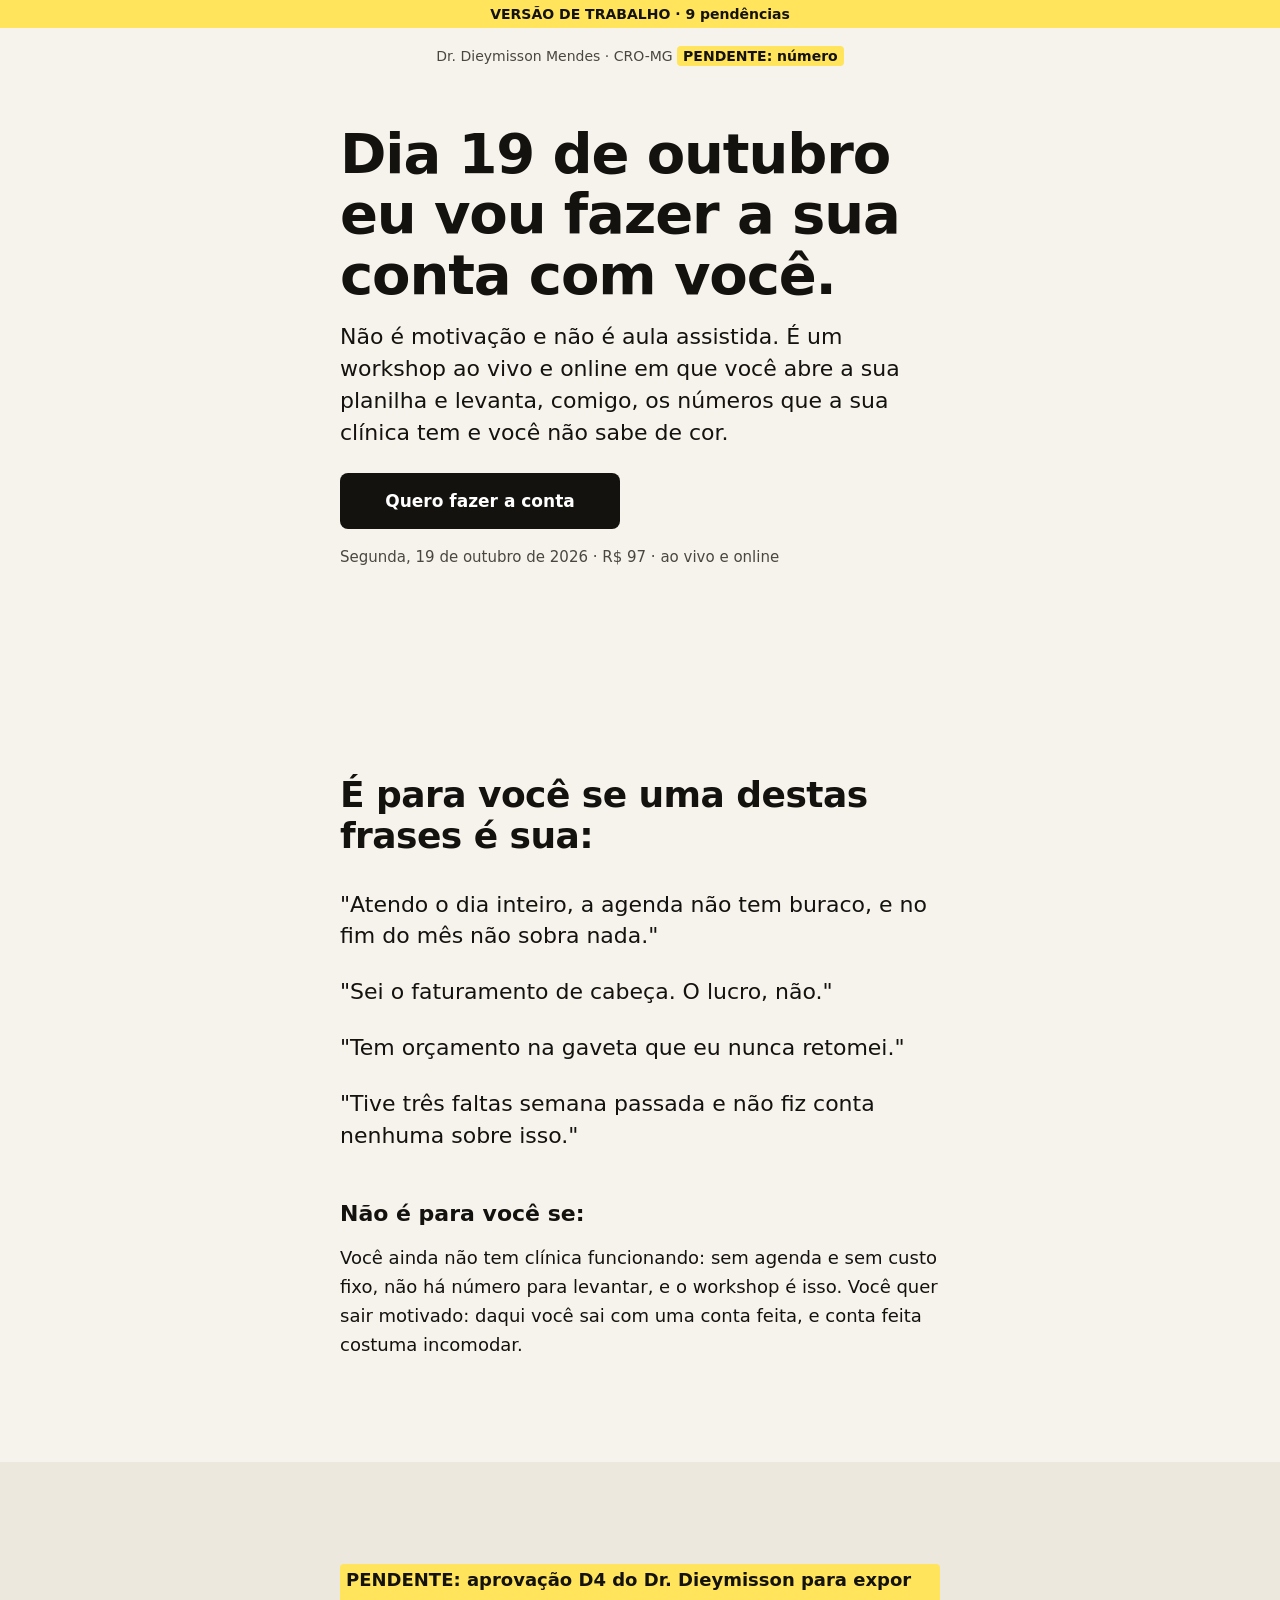
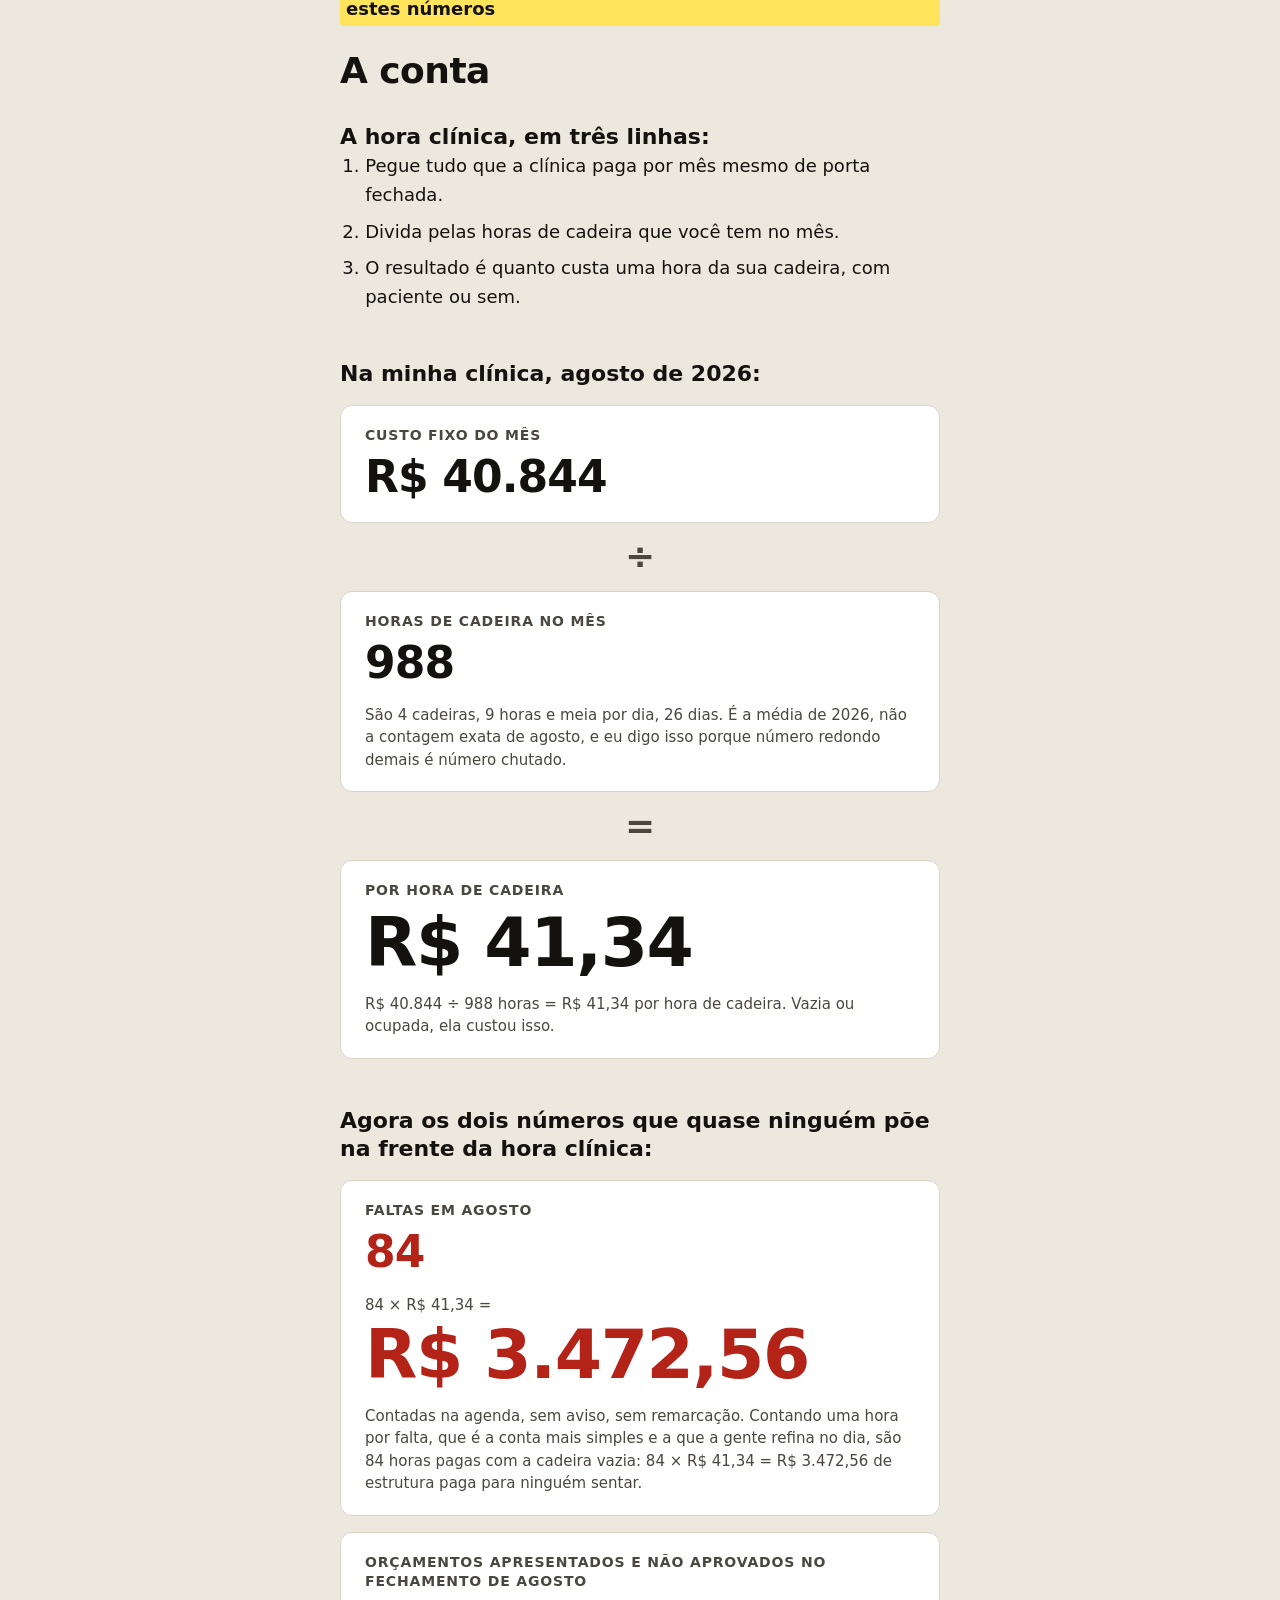
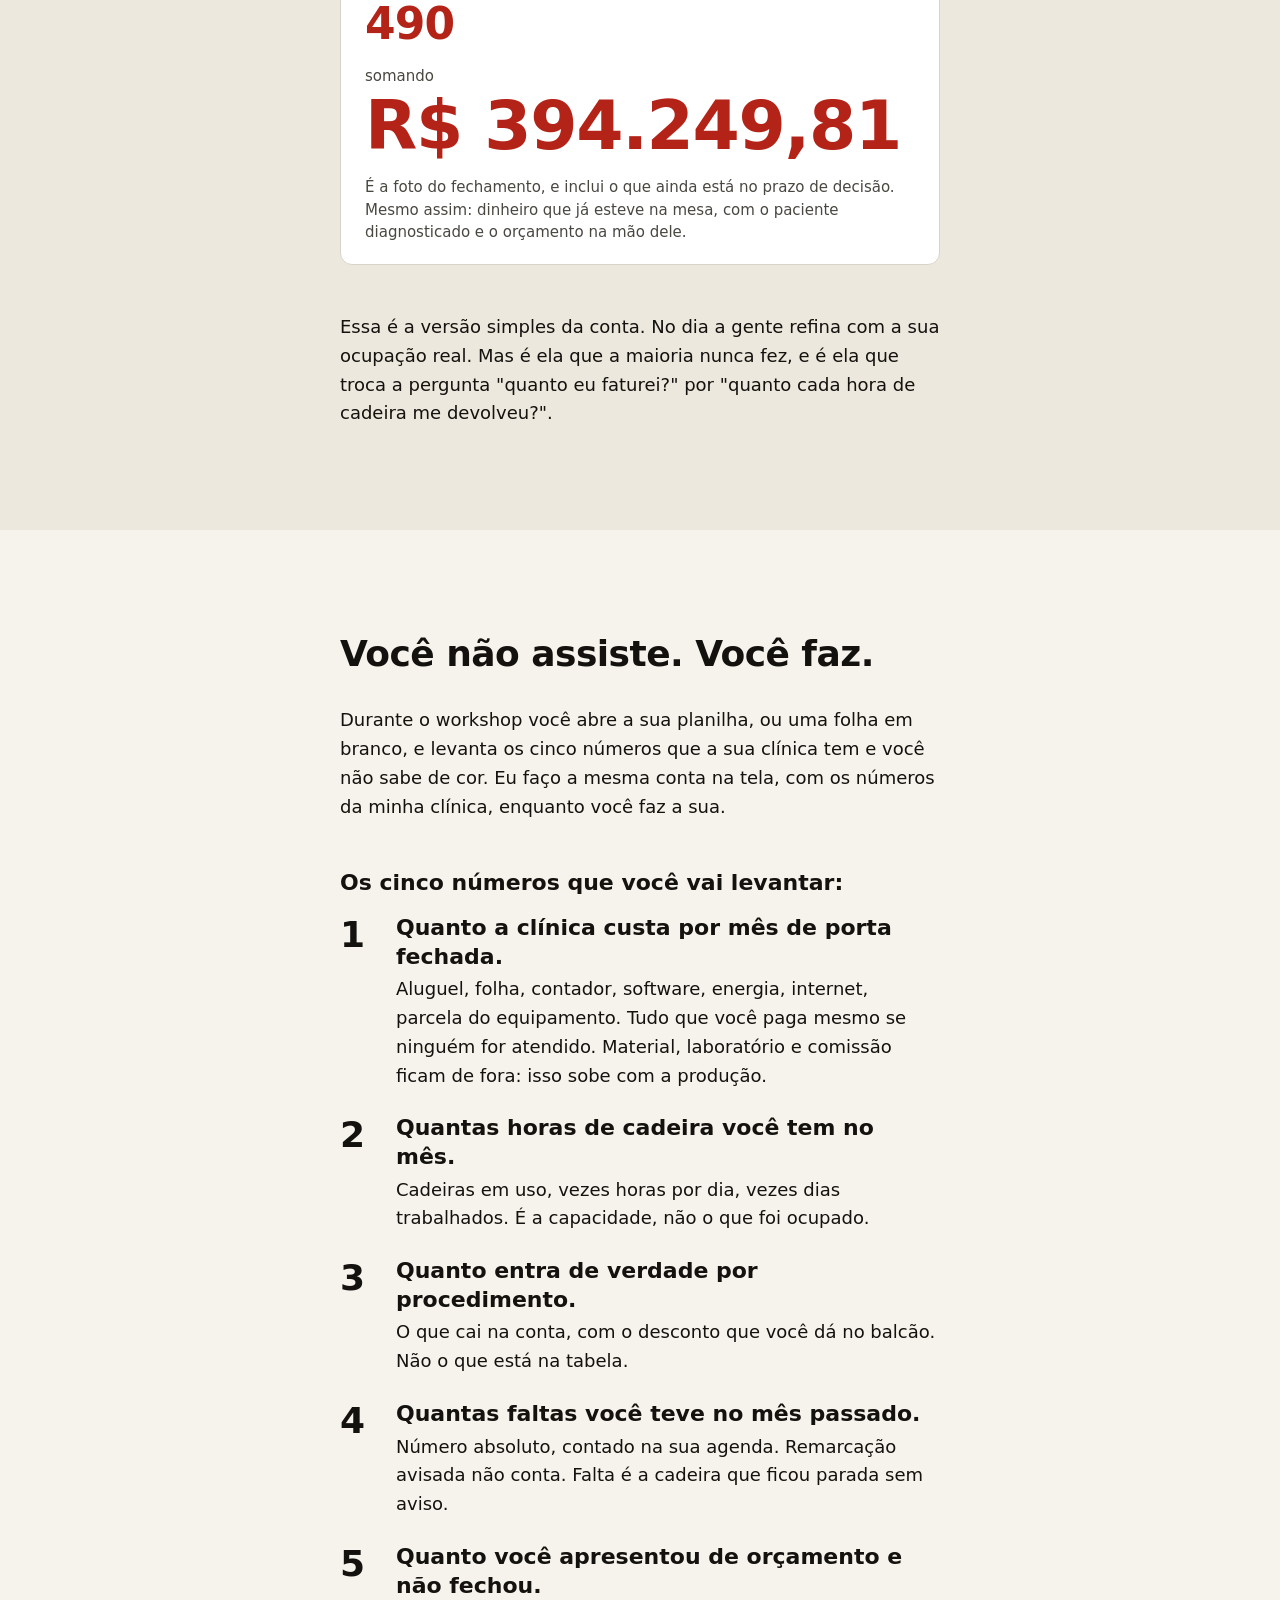
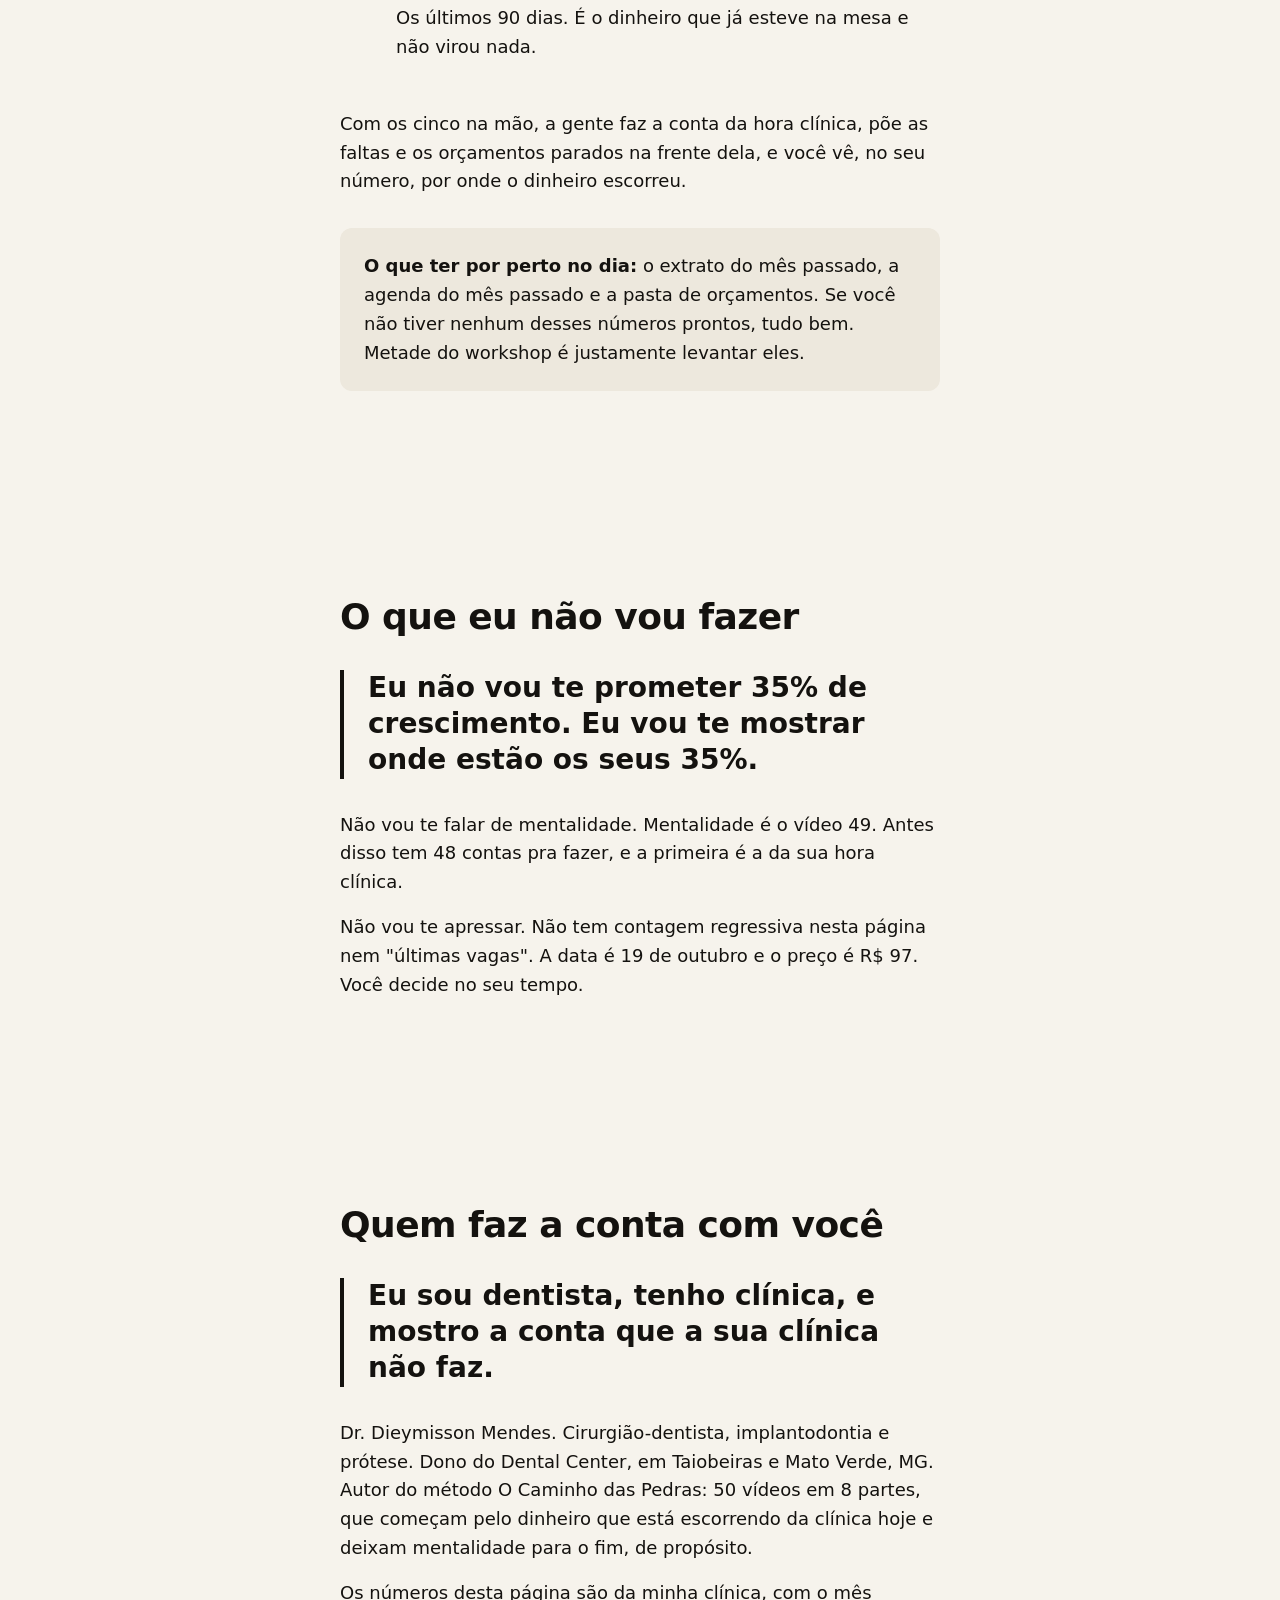
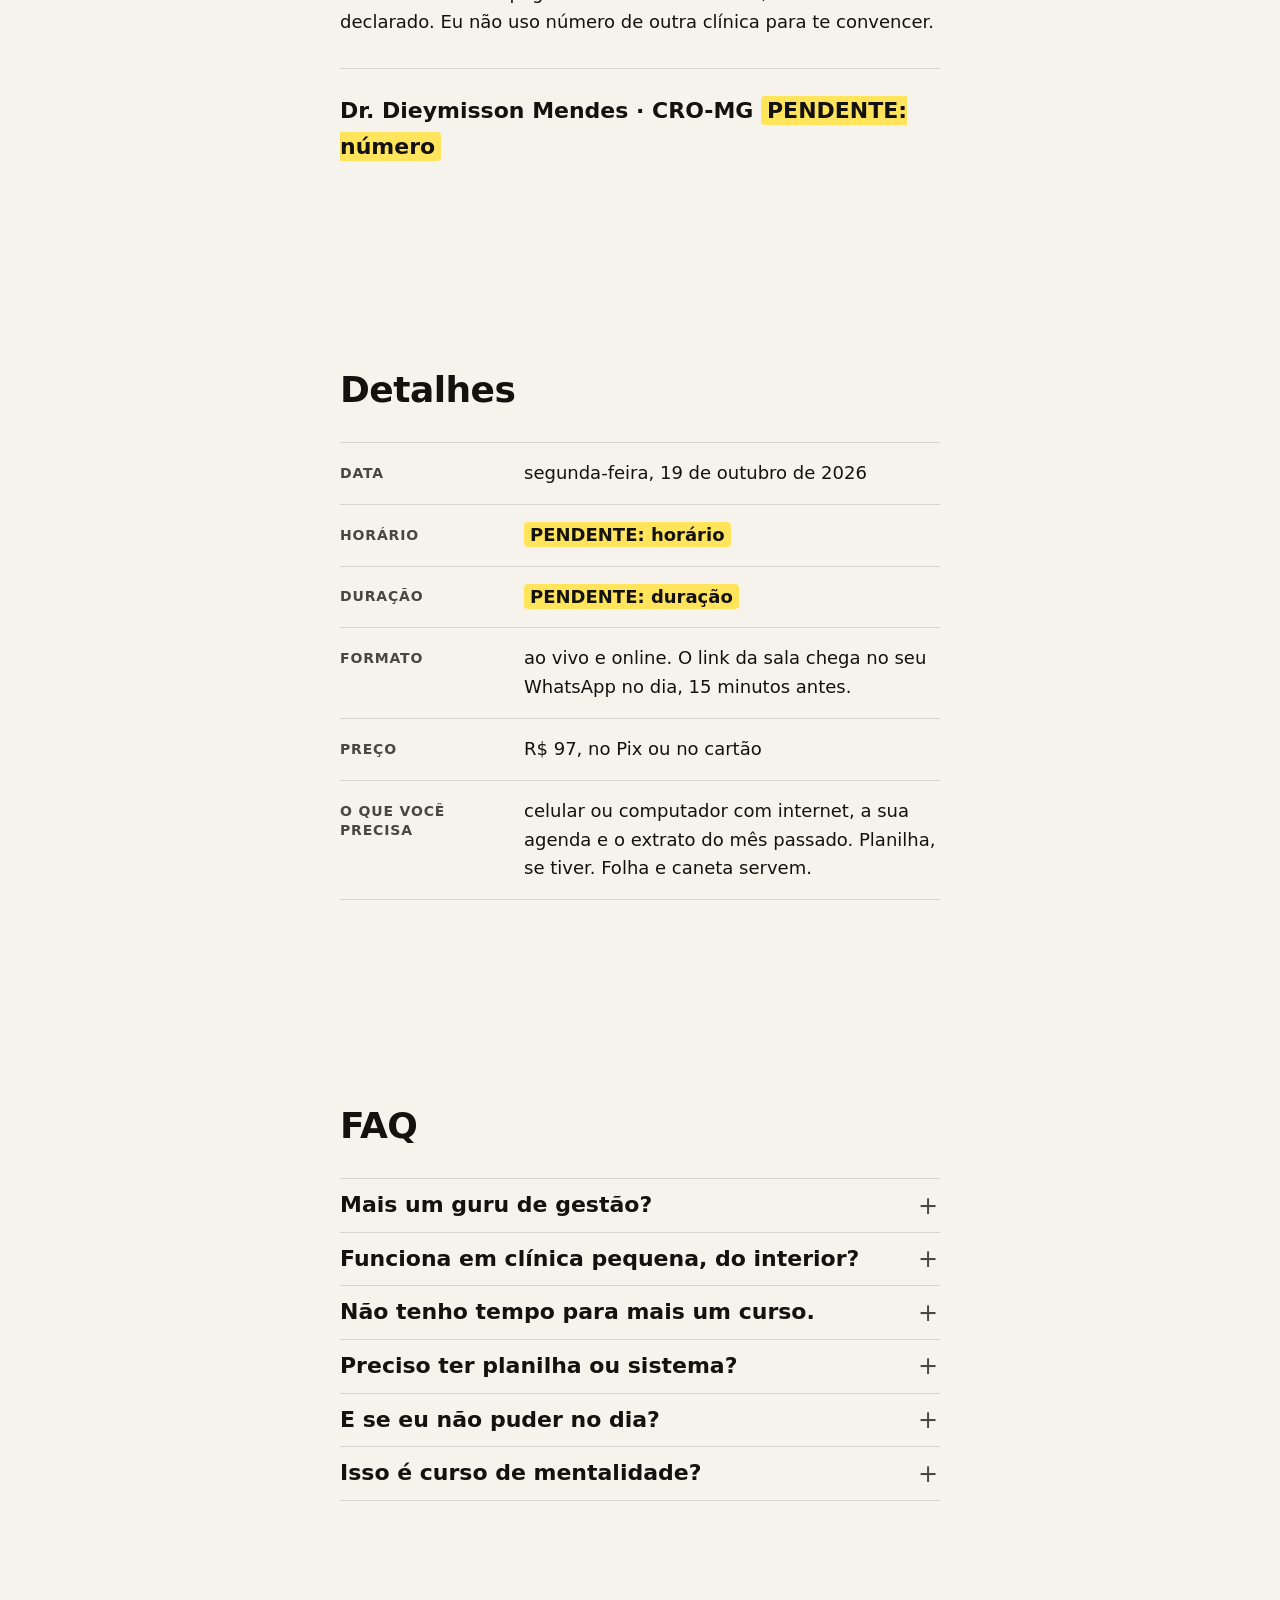
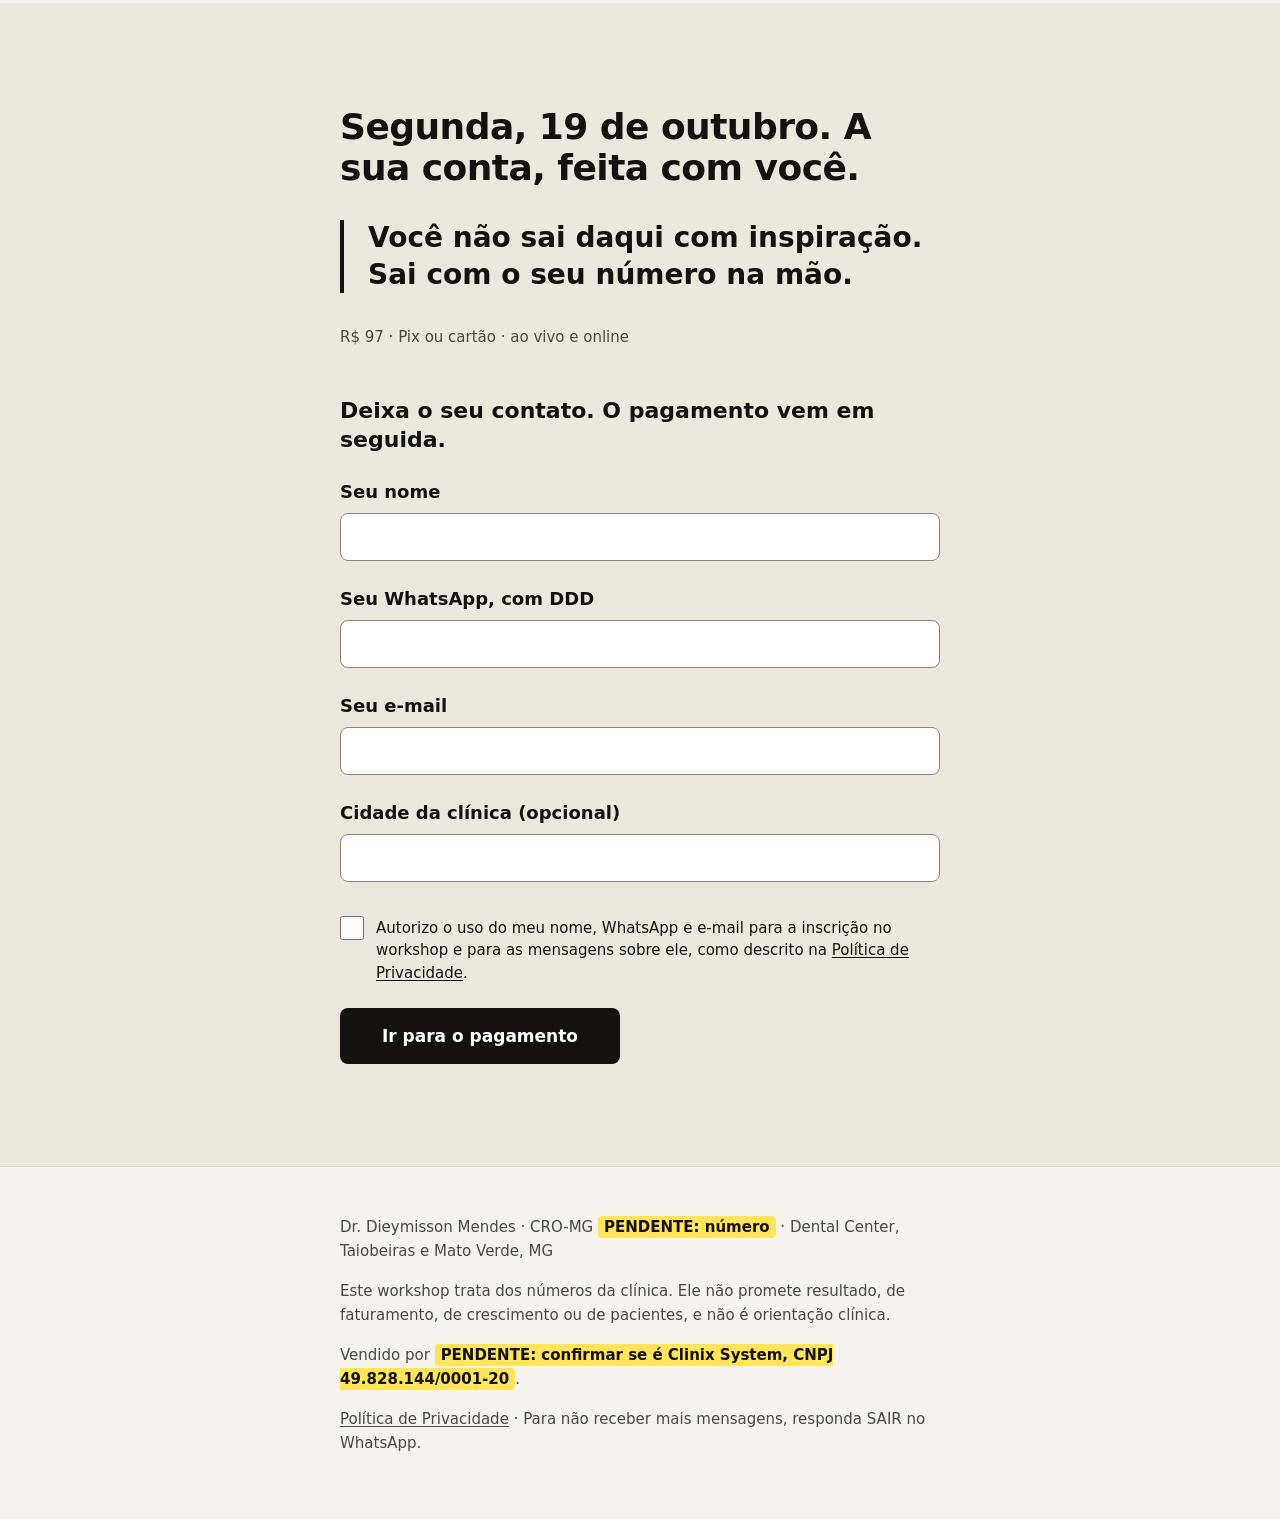
==== index.html @ 8f5d8388 "página de venda construída: copy da Lia, estrutura do Gael, prova no navegador (74/74) e envio real " ====
<!doctype html>
<html lang="pt-BR">
<head>
<meta charset="utf-8">
<meta name="viewport" content="width=device-width, initial-scale=1">
<title>Workshop 19/10 · R$ 97 · a conta que a sua clínica não faz</title>
<meta name="description" content="Segunda, 19 de outubro, ao vivo e online. Você abre a sua planilha e faz, com o Dr. Dieymisson, a conta que a sua clínica não faz. R$ 97, Pix ou cartão.">
<meta name="robots" content="noindex,nofollow">
<!-- <link rel="canonical" href=""> só entra quando o domínio existir (estrutura §4) -->
<meta property="og:type" content="website">
<meta property="og:locale" content="pt_BR">
<meta property="og:title" content="Workshop 19/10 · R$ 97 · a conta que a sua clínica não faz">
<meta property="og:description" content="Segunda, 19 de outubro, ao vivo e online. Você abre a sua planilha e faz, com o Dr. Dieymisson, a conta que a sua clínica não faz. R$ 97, Pix ou cartão.">
<meta property="og:image" content="assets/og.png"><!-- PENDENTE do endereço: trocar por URL absoluta (WhatsApp não lê caminho relativo) -->
<!-- <meta property="og:url" content=""> pendente do endereço final (estrutura §4) -->
<meta name="twitter:card" content="summary_large_image">
<meta name="theme-color" content="#F6F3EC">
<link rel="stylesheet" href="assets/estilo.css">
<script src="assets/pagina.js" defer></script>
</head>
<body class="venda" data-pixel-id="">

<a class="pular" href="#conteudo">Pular para o conteúdo</a>

<div class="faixa" role="note">VERSÃO DE TRABALHO · <span id="n-pendencias">9</span> pendências</div>

<header class="topo">
  <div class="container">Dr. Dieymisson Mendes · CRO-MG <mark class="pendente">PENDENTE: número</mark></div>
</header>

<main id="conteudo">

  <section class="secao hero" id="topo" aria-labelledby="h-topo">
    <div class="container">
      <h1 id="h-topo">Dia 19 de outubro eu vou fazer a sua conta com você.</h1>
      <p class="lead">Não é motivação e não é aula assistida. É um workshop ao vivo e online em que você abre a sua planilha e levanta, comigo, os números que a sua clínica tem e você não sabe de cor.</p>
      <a class="cta" id="cta-hero" href="#inscricao">Quero fazer a conta</a>
      <p class="micro">Segunda, 19 de outubro de 2026 · R$ 97 · ao vivo e online</p>
    </div>
  </section>

  <section class="secao" id="para-quem" aria-labelledby="h-para-quem">
    <div class="container">
      <h2 id="h-para-quem">É para você se uma destas frases é sua:</h2>
      <ul class="frases">
        <li>"Atendo o dia inteiro, a agenda não tem buraco, e no fim do mês não sobra nada."</li>
        <li>"Sei o faturamento de cabeça. O lucro, não."</li>
        <li>"Tem orçamento na gaveta que eu nunca retomei."</li>
        <li>"Tive três faltas semana passada e não fiz conta nenhuma sobre isso."</li>
      </ul>
      <div class="grupo">
        <h3>Não é para você se:</h3>
        <p>Você ainda não tem clínica funcionando: sem agenda e sem custo fixo, não há número para levantar, e o workshop é isso. Você quer sair motivado: daqui você sai com uma conta feita, e conta feita costuma incomodar.</p>
      </div>
    </div>
  </section>

  <section class="secao secao--papel2" id="a-conta" aria-labelledby="h-a-conta">
    <div class="container">
      <mark class="pendente pendente--linha">PENDENTE: aprovação D4 do Dr. Dieymisson para expor estes números</mark>
      <h2 id="h-a-conta">A conta</h2>

      <h3>A hora clínica, em três linhas:</h3>
      <ol class="tres">
        <li>Pegue tudo que a clínica paga por mês mesmo de porta fechada.</li>
        <li>Divida pelas horas de cadeira que você tem no mês.</li>
        <li>O resultado é quanto custa uma hora da sua cadeira, com paciente ou sem.</li>
      </ol>

      <div class="grupo">
        <h3>Na minha clínica, agosto de 2026:</h3>

        <div class="num">
          <div class="num__rotulo">Custo fixo do mês</div>
          <span class="num__valor">R$ 40.844</span>
        </div>
        <div class="op" aria-hidden="true">÷</div>
        <div class="num">
          <div class="num__rotulo">Horas de cadeira no mês</div>
          <span class="num__valor">988</span>
          <p class="num__origem">São 4 cadeiras, 9 horas e meia por dia, 26 dias. É a média de 2026, não a contagem exata de agosto, e eu digo isso porque número redondo demais é número chutado.</p>
        </div>
        <div class="op" aria-hidden="true">=</div>
        <div class="num">
          <div class="num__rotulo">Por hora de cadeira</div>
          <span class="num__valor num__valor--grande">R$ 41,34</span>
          <p class="num__origem">R$ 40.844 ÷ 988 horas = R$ 41,34 por hora de cadeira. Vazia ou ocupada, ela custou isso.</p>
        </div>
      </div>

      <div class="grupo">
        <h3>Agora os dois números que quase ninguém põe na frente da hora clínica:</h3>

        <div class="num">
          <div class="num__rotulo">Faltas em agosto</div>
          <span class="num__valor num__valor--ruim">84</span>
          <p class="num__passo">84 × R$ 41,34 =</p>
          <span class="num__valor num__valor--grande num__valor--ruim">R$ 3.472,56</span>
          <p class="num__origem">Contadas na agenda, sem aviso, sem remarcação. Contando uma hora por falta, que é a conta mais simples e a que a gente refina no dia, são 84 horas pagas com a cadeira vazia: 84 × R$ 41,34 = R$ 3.472,56 de estrutura paga para ninguém sentar.</p>
        </div>
        <div class="num">
          <div class="num__rotulo">Orçamentos apresentados e não aprovados no fechamento de agosto</div>
          <span class="num__valor num__valor--ruim">490</span>
          <p class="num__passo">somando</p>
          <span class="num__valor num__valor--grande num__valor--ruim">R$ 394.249,81</span>
          <p class="num__origem">É a foto do fechamento, e inclui o que ainda está no prazo de decisão. Mesmo assim: dinheiro que já esteve na mesa, com o paciente diagnosticado e o orçamento na mão dele.</p>
        </div>
      </div>

      <p class="conta-fim">Essa é a versão simples da conta. No dia a gente refina com a sua ocupação real. Mas é ela que a maioria nunca fez, e é ela que troca a pergunta "quanto eu faturei?" por "quanto cada hora de cadeira me devolveu?".</p>
    </div>
  </section>

  <section class="secao" id="o-que-acontece" aria-labelledby="h-o-que-acontece">
    <div class="container">
      <h2 id="h-o-que-acontece">Você não assiste. Você faz.</h2>
      <p>Durante o workshop você abre a sua planilha, ou uma folha em branco, e levanta os cinco números que a sua clínica tem e você não sabe de cor. Eu faço a mesma conta na tela, com os números da minha clínica, enquanto você faz a sua.</p>

      <div class="grupo">
        <h3>Os cinco números que você vai levantar:</h3>
        <ol class="cinco" role="list">
          <li><div><strong>Quanto a clínica custa por mês de porta fechada.</strong> Aluguel, folha, contador, software, energia, internet, parcela do equipamento. Tudo que você paga mesmo se ninguém for atendido. Material, laboratório e comissão ficam de fora: isso sobe com a produção.</div></li>
          <li><div><strong>Quantas horas de cadeira você tem no mês.</strong> Cadeiras em uso, vezes horas por dia, vezes dias trabalhados. É a capacidade, não o que foi ocupado.</div></li>
          <li><div><strong>Quanto entra de verdade por procedimento.</strong> O que cai na conta, com o desconto que você dá no balcão. Não o que está na tabela.</div></li>
          <li><div><strong>Quantas faltas você teve no mês passado.</strong> Número absoluto, contado na sua agenda. Remarcação avisada não conta. Falta é a cadeira que ficou parada sem aviso.</div></li>
          <li><div><strong>Quanto você apresentou de orçamento e não fechou.</strong> Os últimos 90 dias. É o dinheiro que já esteve na mesa e não virou nada.</div></li>
        </ol>
      </div>

      <div class="grupo">
        <p>Com os cinco na mão, a gente faz a conta da hora clínica, põe as faltas e os orçamentos parados na frente dela, e você vê, no seu número, por onde o dinheiro escorreu.</p>
      </div>

      <div class="perto">
        <p><strong>O que ter por perto no dia:</strong> o extrato do mês passado, a agenda do mês passado e a pasta de orçamentos. Se você não tiver nenhum desses números prontos, tudo bem. Metade do workshop é justamente levantar eles.</p>
      </div>
    </div>
  </section>

  <section class="secao" id="nao-vou-fazer" aria-labelledby="h-nao-vou-fazer">
    <div class="container">
      <h2 id="h-nao-vou-fazer">O que eu não vou fazer</h2>
      <blockquote class="ancora">Eu não vou te prometer 35% de crescimento. Eu vou te mostrar onde estão os seus 35%.</blockquote>
      <p>Não vou te falar de mentalidade. Mentalidade é o vídeo 49. Antes disso tem 48 contas pra fazer, e a primeira é a da sua hora clínica.</p>
      <p>Não vou te apressar. Não tem contagem regressiva nesta página nem "últimas vagas". A data é 19 de outubro e o preço é R$ 97. Você decide no seu tempo.</p>
    </div>
  </section>

  <section class="secao" id="quem-faz" aria-labelledby="h-quem-faz">
    <div class="container">
      <h2 id="h-quem-faz">Quem faz a conta com você</h2>
      <blockquote class="ancora">Eu sou dentista, tenho clínica, e mostro a conta que a sua clínica não faz.</blockquote>
      <p>Dr. Dieymisson Mendes. Cirurgião-dentista, implantodontia e prótese. Dono do Dental Center, em Taiobeiras e Mato Verde, MG. Autor do método O Caminho das Pedras: 50 vídeos em 8 partes, que começam pelo dinheiro que está escorrendo da clínica hoje e deixam mentalidade para o fim, de propósito.</p>
      <p>Os números desta página são da minha clínica, com o mês declarado. Eu não uso número de outra clínica para te convencer.</p>
      <p class="assinatura">Dr. Dieymisson Mendes · CRO-MG <mark class="pendente">PENDENTE: número</mark></p>
    </div>
  </section>

  <section class="secao" id="detalhes" aria-labelledby="h-detalhes">
    <div class="container">
      <h2 id="h-detalhes">Detalhes</h2>
      <dl class="detalhes">
        <div><dt>Data</dt><dd>segunda-feira, 19 de outubro de 2026</dd></div>
        <div><dt>Horário</dt><dd><mark class="pendente">PENDENTE: horário</mark></dd></div>
        <div><dt>Duração</dt><dd><mark class="pendente">PENDENTE: duração</mark></dd></div>
        <div><dt>Formato</dt><dd>ao vivo e online. O link da sala chega no seu WhatsApp no dia, 15 minutos antes.</dd></div>
        <div><dt>Preço</dt><dd>R$ 97, no Pix ou no cartão</dd></div>
        <div><dt>O que você precisa</dt><dd>celular ou computador com internet, a sua agenda e o extrato do mês passado. Planilha, se tiver. Folha e caneta servem.</dd></div>
      </dl>
    </div>
  </section>

  <section class="secao faq" id="faq" aria-labelledby="h-faq">
    <div class="container">
      <h2 id="h-faq">FAQ</h2>
      <details>
        <summary><h3>Mais um guru de gestão?</h3></summary>
        <div class="resposta"><p>Não. Eu sou dentista, atendo na minha clínica, e os números que você vai ver no dia são dela, com o mês declarado. Guru promete percentual. Eu me recuso a prometer, e mostro a conta.</p></div>
      </details>
      <details>
        <summary><h3>Funciona em clínica pequena, do interior?</h3></summary>
        <div class="resposta"><p>A minha é em Taiobeiras e Mato Verde, MG. Os números desta página saíram de lá. A conta é a mesma com uma cadeira ou com quatro. O que muda é o número que sai, e ele é seu.</p></div>
      </details>
      <details>
        <summary><h3>Não tenho tempo para mais um curso.</h3></summary>
        <div class="resposta"><p>Não é curso. É uma conta, feita numa segunda-feira, em <mark class="pendente">PENDENTE: duração</mark>. Você já assistiu a muito conteúdo de gestão e concordou com quase tudo. Não mudou nada porque assistir não muda número. Aqui você faz a conta.</p></div>
      </details>
      <details>
        <summary><h3>Preciso ter planilha ou sistema?</h3></summary>
        <div class="resposta"><p>Não. Precisa da agenda do mês passado e do que a clínica paga todo mês. Se tiver planilha, use. Se não tiver, folha e caneta resolvem. O sistema de gestão pode ficar fechado: falta sem aviso se conta na agenda, não no relatório.</p></div>
      </details>
      <details>
        <summary><h3>E se eu não puder no dia?</h3></summary>
        <div class="resposta"><p>O ingresso de R$ 97 é o ao vivo. A gravação não faz parte dele. Existe uma oferta à parte, só para quem comprou, que inclui a gravação. <mark class="pendente">PENDENTE: confirmar com o Bruno</mark></p></div>
      </details>
      <details>
        <summary><h3>Isso é curso de mentalidade?</h3></summary>
        <div class="resposta"><p>Não. Quase todo programa de gestão odontológica no Brasil começa por mentalidade e visão de futuro. Este começa pelo contrário, e de propósito: pelo dinheiro que já está escorrendo da sua clínica hoje. Ninguém nunca quebrou por falta de propósito. Quebra por falta de margem.</p></div>
      </details>
    </div>
  </section>

  <section class="secao secao--papel2" id="inscricao" aria-labelledby="h-inscricao">
    <div class="container">
      <h2 id="h-inscricao">Segunda, 19 de outubro. A sua conta, feita com você.</h2>
      <blockquote class="ancora">Você não sai daqui com inspiração. Sai com o seu número na mão.</blockquote>
      <p class="micro">R$ 97 · Pix ou cartão · ao vivo e online</p>

      <h3 class="form-titulo" id="h-form">Deixa o seu contato. O pagamento vem em seguida.</h3>

      <form id="form-inscricao" class="form" method="post" action="https://n8n-webhook.clinixsystem.com.br/webhook/wcp/form/lead" aria-labelledby="h-form">
        <input type="hidden" name="politica_versao" value="2026-09-08">
        <input type="hidden" name="utm_source" value="">
        <input type="hidden" name="utm_medium" value="">
        <input type="hidden" name="utm_campaign" value="">
        <input type="hidden" name="fbclid" value="">
        <input type="hidden" name="pagina" value="">

        <div class="hp" aria-hidden="true">
          <label for="site_url">Não preencha este campo</label>
          <input type="text" id="site_url" name="site_url" tabindex="-1" autocomplete="off">
        </div>

        <div class="campo">
          <label for="nome">Seu nome</label>
          <input type="text" id="nome" name="nome" autocomplete="name" autocapitalize="words" required>
          <p class="campo-erro" id="erro-nome"></p>
        </div>
        <div class="campo">
          <label for="telefone">Seu WhatsApp, com DDD</label>
          <input type="tel" id="telefone" name="telefone" autocomplete="tel-national" inputmode="tel" maxlength="20" required>
          <p class="campo-erro" id="erro-telefone"></p>
        </div>
        <div class="campo">
          <label for="email">Seu e-mail</label>
          <input type="email" id="email" name="email" autocomplete="email" inputmode="email" autocapitalize="none" spellcheck="false" required>
          <p class="campo-erro" id="erro-email"></p>
        </div>
        <div class="campo">
          <label for="cidade">Cidade da clínica (opcional)</label>
          <input type="text" id="cidade" name="cidade" autocomplete="address-level2">
        </div>
        <div class="campo">
          <label class="aceite" for="consentimento">
            <input type="checkbox" id="consentimento" name="consentimento" value="1" required>
            <span>Autorizo o uso do meu nome, WhatsApp e e-mail para a inscrição no workshop e para as mensagens sobre ele, como descrito na <a href="privacidade.html" target="_blank" rel="noopener">Política de Privacidade</a>.</span>
          </label>
          <p class="campo-erro" id="erro-consentimento"></p>
        </div>

        <div class="form-erro" id="form-erro" role="alert"></div>

        <button type="submit" class="cta">Ir para o pagamento</button>
      </form>

      <div class="form-ok" id="form-ok" role="status"></div>
    </div>
  </section>

</main>

<footer class="rodape">
  <div class="container">
    <p>Dr. Dieymisson Mendes · CRO-MG <mark class="pendente">PENDENTE: número</mark> · Dental Center, Taiobeiras e Mato Verde, MG</p>
    <p>Este workshop trata dos números da clínica. Ele não promete resultado, de faturamento, de crescimento ou de pacientes, e não é orientação clínica.</p>
    <p>Vendido por <mark class="pendente">PENDENTE: confirmar se é Clinix System, CNPJ 49.828.144/0001-20</mark>.</p>
    <p><a href="privacidade.html">Política de Privacidade</a> · Para não receber mais mensagens, responda SAIR no WhatsApp.</p>
  </div>
</footer>

<div class="barra" id="barra-cta">
  <a class="cta" href="#inscricao">Quero fazer a conta</a>
</div>

</body>
</html>
---- assets/estilo.css ----
/* Página de venda do Workshop (frente @dieymisson_) · CSS compartilhado por index.html e privacidade.html
   Sistema de design: rascunho/estrutura.md §3 (Gael, 08/09/2026).
   Papel, tinta e vermelho só no número ruim. Tipografia do sistema: zero fonte carregada. Uma coluna de 680 px. */

/* ---------- 1. Tokens ---------- */
:root {
  --papel: #F6F3EC;
  --papel-2: #EDE8DD;
  --branco: #FFFFFF;
  --tinta: #14120F;
  --tinta-2: #2B2823;
  --grafite: #4A4741;
  --vermelho: #B42318;
  --erro-fundo: #FBEAE8;
  --borda: #8A847A;
  --linha: #D9D4C9;
  --pendente: #FFE45C;

  --t-h1: clamp(2.125rem, 1.4rem + 3.2vw, 3.5rem);
  --t-num: clamp(2.5rem, 1.5rem + 5vw, 5rem);
  --t-num-2: clamp(1.75rem, 1.2rem + 2.4vw, 2.75rem);
  --t-h2: clamp(1.5rem, 1.1rem + 1.8vw, 2.25rem);
  --t-h3: clamp(1.125rem, 1rem + 0.6vw, 1.375rem);
  --t-lead: clamp(1.125rem, 1rem + 0.6vw, 1.375rem);
  --t-cit: clamp(1.25rem, 1.05rem + 1.2vw, 1.75rem);
  --t-corpo: clamp(1rem, 0.95rem + 0.3vw, 1.125rem);
  --t-peq: 0.9375rem;
  --t-min: 0.875rem;

  --e1: 8px;
  --e2: 16px;
  --e3: 24px;
  --e4: 32px;
  --e5: 48px;
  --e6: 64px;

  --fonte: system-ui, -apple-system, "Segoe UI", Roboto, "Helvetica Neue", Arial, sans-serif;
  --foco: 3px solid var(--tinta);
}

/* ---------- 2. Base ---------- */
*, *::before, *::after { box-sizing: border-box; }
html { -webkit-text-size-adjust: 100%; text-size-adjust: 100%; }
@media (prefers-reduced-motion: no-preference) { html { scroll-behavior: smooth; } }
body {
  margin: 0;
  background: var(--papel);
  color: var(--tinta);
  font-family: var(--fonte);
  font-size: var(--t-corpo);
  font-weight: 400;
  line-height: 1.6;
  -webkit-font-smoothing: antialiased;
  overflow-wrap: break-word;
}
h1, h2, h3, p, ul, ol, dl, dd, blockquote { margin: 0; }
img { display: block; max-width: 100%; height: auto; }
a { color: inherit; }
[hidden] { display: none !important; }
:focus-visible { outline: var(--foco); outline-offset: 2px; }

h1 { font-size: var(--t-h1); line-height: 1.08; letter-spacing: -0.02em; font-weight: 700; }
h2 { font-size: var(--t-h2); line-height: 1.15; letter-spacing: -0.015em; font-weight: 700; margin-bottom: var(--e4); }
h3 { font-size: var(--t-h3); line-height: 1.3; font-weight: 700; }
p { max-width: 65ch; }
p + p { margin-top: var(--e2); }
strong { font-weight: 700; }

/* ---------- 3. Grade ---------- */
.container { max-width: 680px; margin: 0 auto; padding: 0 clamp(20px, 5vw, 40px); }
.secao { padding: clamp(56px, 8vw, 112px) 0; }
.secao--papel2 { background: var(--papel-2); }
.secao h2 + h3, .secao h2 + p, .secao h2 + ul, .secao h2 + ol { margin-top: 0; }
.grupo { margin-top: var(--e5); }
.grupo > h3 { margin-bottom: var(--e2); }

/* ---------- 4. Topo: pular, faixa de trabalho, header ---------- */
.pular {
  position: absolute; left: -10000px; top: 8px; z-index: 20;
  padding: 12px 16px; background: var(--tinta); color: #fff;
  border-radius: 8px; font-weight: 700; text-decoration: none;
}
.pular:focus { left: 8px; outline: var(--foco); outline-offset: 3px; }

.faixa {
  min-height: 28px; padding: 4px 12px;
  background: var(--pendente); color: var(--tinta);
  font-size: var(--t-min); font-weight: 600; line-height: 20px; text-align: center;
}

.topo { min-height: 56px; display: flex; align-items: center; font-size: var(--t-min); color: var(--grafite); }

/* ---------- 5. Marcador de pendência (some na versão final: remover cada <mark>) ---------- */
.pendente {
  background: var(--pendente); color: var(--tinta);
  font-weight: 600; padding: 2px 6px; border-radius: 4px;
}
.pendente--linha { display: inline-block; margin-bottom: var(--e3); }

/* ---------- 6. Botão CTA (único estilo de botão da página) ---------- */
.cta {
  display: inline-flex; align-items: center; justify-content: center; gap: 10px;
  width: 100%; min-height: 56px; padding: 0 24px;
  background: var(--tinta); color: #fff;
  font-family: inherit; font-size: 1.0625rem; font-weight: 700; line-height: 1.2;
  border: 0; border-radius: 8px; text-decoration: none; cursor: pointer;
  transition: background-color .15s ease, transform .1s ease;
}
.cta:hover { background: var(--tinta-2); }
.cta:active { transform: translateY(1px); }
.cta:focus-visible { outline: var(--foco); outline-offset: 3px; }
.cta[disabled] { cursor: progress; opacity: .7; }
.cta[aria-busy="true"]::before {
  content: ""; width: 16px; height: 16px; flex: none;
  border: 2px solid rgba(255, 255, 255, .35); border-top-color: #fff; border-radius: 50%;
  animation: gira .8s linear infinite;
}
@keyframes gira { to { transform: rotate(360deg); } }
@media (min-width: 768px) { .cta { width: auto; min-width: 280px; } }

/* ---------- 7. Hero ---------- */
.hero { padding-top: 40px; }
.hero h1 { margin-bottom: var(--e2); }
.lead { font-size: var(--t-lead); line-height: 1.45; max-width: 34em; margin-bottom: var(--e3); }
.micro { font-size: var(--t-peq); color: var(--grafite); margin-top: var(--e2); }

/* ---------- 8. Citações ---------- */
.frases { list-style: none; padding: 0; }
.frases li { font-size: var(--t-lead); line-height: 1.45; max-width: 34em; }
.frases li + li { margin-top: var(--e3); }

.ancora {
  font-size: var(--t-cit); line-height: 1.3; font-weight: 700;
  border-left: 4px solid var(--tinta); padding-left: var(--e3);
  margin-bottom: var(--e4); max-width: 28em;
}

/* ---------- 9. A conta ---------- */
.tres { padding-left: 1.4em; max-width: 60ch; }
.tres li + li { margin-top: var(--e1); }

.num { background: var(--branco); border: 1px solid var(--linha); border-radius: 12px; padding: 20px 24px; }
.num + .num { margin-top: var(--e2); }
.num__rotulo { font-size: var(--t-min); font-weight: 700; letter-spacing: .06em; text-transform: uppercase; color: var(--grafite); line-height: 1.4; }
.num__valor {
  display: block; margin-top: var(--e1);
  font-size: min(var(--t-num-2), 8vw); font-weight: 700; line-height: 1.1; letter-spacing: -0.02em;
  font-variant-numeric: tabular-nums; white-space: nowrap;
}
/* teto por largura de tela: R$ 394.249,81 nunca quebra nem vaza do card no celular (estrutura §8) */
.num__valor--grande { font-size: min(var(--t-num), 9.2vw, 4.25rem); line-height: 1; }
.num__valor--ruim { color: var(--vermelho); }
.num__passo { font-size: var(--t-peq); color: var(--grafite); margin-top: var(--e2); }
.num__passo + .num__valor { margin-top: 4px; }
.num__origem { font-size: var(--t-peq); color: var(--grafite); line-height: 1.5; margin-top: var(--e2); max-width: 65ch; }
.op { text-align: center; font-size: var(--t-h2); font-weight: 700; line-height: 1; color: var(--grafite); padding: var(--e2) 0; }
.conta-fim { margin-top: var(--e5); }

/* ---------- 10. Os cinco números ---------- */
.cinco { list-style: none; padding: 0; counter-reset: n; }
.cinco li { counter-increment: n; display: grid; grid-template-columns: 2.5rem 1fr; column-gap: var(--e2); }
.cinco li + li { margin-top: var(--e3); }
.cinco li::before { content: counter(n); font-size: var(--t-h2); font-weight: 700; line-height: 1.15; letter-spacing: -0.015em; }
.cinco li > div { min-width: 0; }
.cinco strong { display: block; font-size: var(--t-h3); line-height: 1.3; margin-bottom: 4px; }
.perto { background: var(--papel-2); border-radius: 12px; padding: var(--e3); margin-top: var(--e4); }
.perto p { max-width: none; }

/* ---------- 11. Quem faz ---------- */
.assinatura { font-size: var(--t-h3); font-weight: 700; border-top: 1px solid var(--linha); padding-top: var(--e3); margin-top: var(--e4); }

/* ---------- 12. Detalhes ---------- */
.detalhes { border-top: 1px solid var(--linha); }
.detalhes > div { padding: var(--e2) 0; border-bottom: 1px solid var(--linha); }
.detalhes dt { font-size: var(--t-min); font-weight: 700; letter-spacing: .06em; text-transform: uppercase; color: var(--grafite); margin-bottom: 4px; line-height: 1.4; }
.detalhes dd { max-width: 65ch; }
@media (min-width: 768px) {
  .detalhes > div { display: grid; grid-template-columns: 10rem 1fr; column-gap: var(--e3); }
  .detalhes dt { margin: 0; padding-top: .35em; }
}

/* ---------- 13. FAQ ---------- */
.faq details { border-bottom: 1px solid var(--linha); }
.faq details:first-of-type { border-top: 1px solid var(--linha); }
.faq summary {
  list-style: none; cursor: pointer; min-height: 48px;
  display: flex; align-items: center; justify-content: space-between; gap: var(--e2);
  padding: 12px 0;
}
.faq summary::-webkit-details-marker { display: none; }
.faq summary::after { content: "+"; flex: none; width: 24px; text-align: center; font-size: 1.5rem; font-weight: 400; line-height: 1; color: var(--grafite); }
.faq details[open] summary::after { content: "−"; }
.faq summary:hover h3 { color: var(--tinta-2); }
.faq summary:focus-visible { outline: var(--foco); outline-offset: 2px; }
.faq .resposta { padding: var(--e1) 40px var(--e4) 0; }

/* ---------- 14. Formulário ---------- */
.form-titulo { margin: var(--e5) 0 var(--e3); }
.campo { margin-bottom: var(--e3); }
.campo label { display: block; font-weight: 700; margin-bottom: 6px; }
.form input[type="text"], .form input[type="tel"], .form input[type="email"] {
  display: block; width: 100%; height: 48px; padding: 0 14px;
  background: var(--branco); color: var(--tinta);
  border: 1px solid var(--borda); border-radius: 8px;
  font-family: inherit; font-size: 1rem; line-height: 1.2;
}
.form input:focus { border: 2px solid var(--tinta); padding: 0 13px; outline: var(--foco); outline-offset: 2px; }
.form input[aria-invalid="true"] { border: 2px solid var(--vermelho); padding: 0 13px; }
.campo-erro { font-size: var(--t-peq); color: var(--vermelho); margin-top: 6px; }
.campo-erro:empty { display: none; }

.aceite {
  display: flex; align-items: flex-start; gap: 12px; min-height: 44px;
  font-size: var(--t-peq); font-weight: 400; line-height: 1.5; cursor: pointer;
}
.campo .aceite { display: flex; margin-bottom: 0; font-weight: 400; }
.aceite input { flex: none; width: 24px; height: 44px; margin: 0; accent-color: var(--tinta); cursor: pointer; }
.aceite input:focus-visible { outline: var(--foco); outline-offset: 2px; }
.aceite span { padding-top: 11px; }
.aceite a { text-decoration: underline; text-underline-offset: 2px; }

.form-erro {
  background: var(--erro-fundo); color: var(--vermelho);
  border-left: 4px solid var(--vermelho); border-radius: 8px;
  padding: var(--e2); font-size: var(--t-peq); line-height: 1.5;
  margin-bottom: var(--e3); max-width: none;
}
.form-erro:empty { display: none; }
.form-erro a { text-decoration: underline; text-underline-offset: 2px; }

.form-ok { font-size: var(--t-lead); line-height: 1.45; font-weight: 700; margin-top: var(--e5); }
.form-ok:empty { display: none; }
.form-ok p { max-width: 34em; }
.form-ok .cta { margin-top: var(--e3); }

/* campo-armadilha: fora da tela, nunca display:none (§2.3) */
.hp { position: absolute; left: -10000px; top: auto; width: 1px; height: 1px; overflow: hidden; }

/* ---------- 15. Rodapé ---------- */
.rodape { border-top: 1px solid var(--linha); padding: var(--e5) 0 var(--e6); font-size: var(--t-peq); color: var(--grafite); }
.rodape p { max-width: 65ch; }
.rodape a { display: inline-block; padding: 12px 0; margin: -12px 0; text-decoration: underline; text-underline-offset: 2px; }
.rodape a:hover { color: var(--tinta); }

/* ---------- 16. Barra fixa de CTA (só no celular; pagina.js liga e desliga) ---------- */
.barra { display: none; }
@media (max-width: 767.98px) {
  .venda { padding-bottom: 80px; }
  .barra {
    display: block; position: fixed; left: 0; right: 0; bottom: 0; z-index: 10;
    background: var(--papel); border-top: 1px solid var(--linha);
    padding: 8px 16px calc(8px + env(safe-area-inset-bottom));
    opacity: 0; visibility: hidden;
    transition: opacity .15s ease, visibility 0s linear .15s;
  }
  .barra.visivel { opacity: 1; visibility: visible; transition-delay: 0s; }
  .barra .cta { min-height: 52px; }
}

/* ---------- 17. Política de privacidade ---------- */
.politica { --t-corpo: clamp(1.0625rem, 1rem + 0.3vw, 1.125rem); padding: var(--e5) 0 var(--e6); }
.politica h1 { font-size: var(--t-h2); margin-bottom: var(--e2); }
.politica .versao { color: var(--grafite); font-size: var(--t-peq); }
.politica .aplica { margin-top: var(--e4); }
.politica .rotulo { display: block; font-size: var(--t-min); font-weight: 700; letter-spacing: .06em; text-transform: uppercase; color: var(--grafite); margin-bottom: 4px; }
.politica .indice { margin-top: var(--e4); padding-top: var(--e3); border-top: 1px solid var(--linha); }
.politica .indice ol { padding-left: 1.6em; columns: 1; }
.politica .indice li + li { margin-top: 0; }
.politica .indice a { display: block; padding: 10px 0; text-decoration: underline; text-underline-offset: 2px; }
.politica section { margin-top: var(--e5); padding: 0; }
.politica h2 { font-size: 1.375rem; line-height: 1.3; letter-spacing: 0; margin-bottom: var(--e2); }
.politica h3 { margin: var(--e3) 0 var(--e1); }
.politica ol:not(.indice ol) { padding-left: 1.4em; max-width: 65ch; }
.politica li + li { margin-top: var(--e1); }
.politica .pendente { display: inline; }
.politica p + .pendente, .politica table + .pendente { display: inline-block; margin-top: var(--e2); }
.politica a { text-decoration: underline; text-underline-offset: 2px; }
.politica .voltar { display: inline-block; padding: 12px 0; margin-top: var(--e5); font-weight: 700; }

.politica table { width: 100%; border-collapse: collapse; margin: var(--e2) 0; font-size: var(--t-peq); line-height: 1.5; }
.politica th, .politica td { text-align: left; vertical-align: top; padding: 10px 12px 10px 0; border-bottom: 1px solid var(--linha); }
.politica th { font-size: var(--t-min); font-weight: 700; letter-spacing: .06em; text-transform: uppercase; color: var(--grafite); }
@media (max-width: 639.98px) {
  .politica table, .politica tbody, .politica tr, .politica td { display: block; }
  .politica thead { position: absolute; left: -10000px; width: 1px; height: 1px; overflow: hidden; }
  .politica tr { padding: 12px 0; border-bottom: 1px solid var(--linha); }
  .politica td { padding: 4px 0; border: 0; }
  .politica td::before { content: attr(data-label); display: block; font-size: var(--t-min); font-weight: 700; letter-spacing: .06em; text-transform: uppercase; color: var(--grafite); }
}

/* ---------- 18. Movimento reduzido ---------- */
@media (prefers-reduced-motion: reduce) {
  *, *::before, *::after { transition: none !important; animation: none !important; }
  html { scroll-behavior: auto; }
}
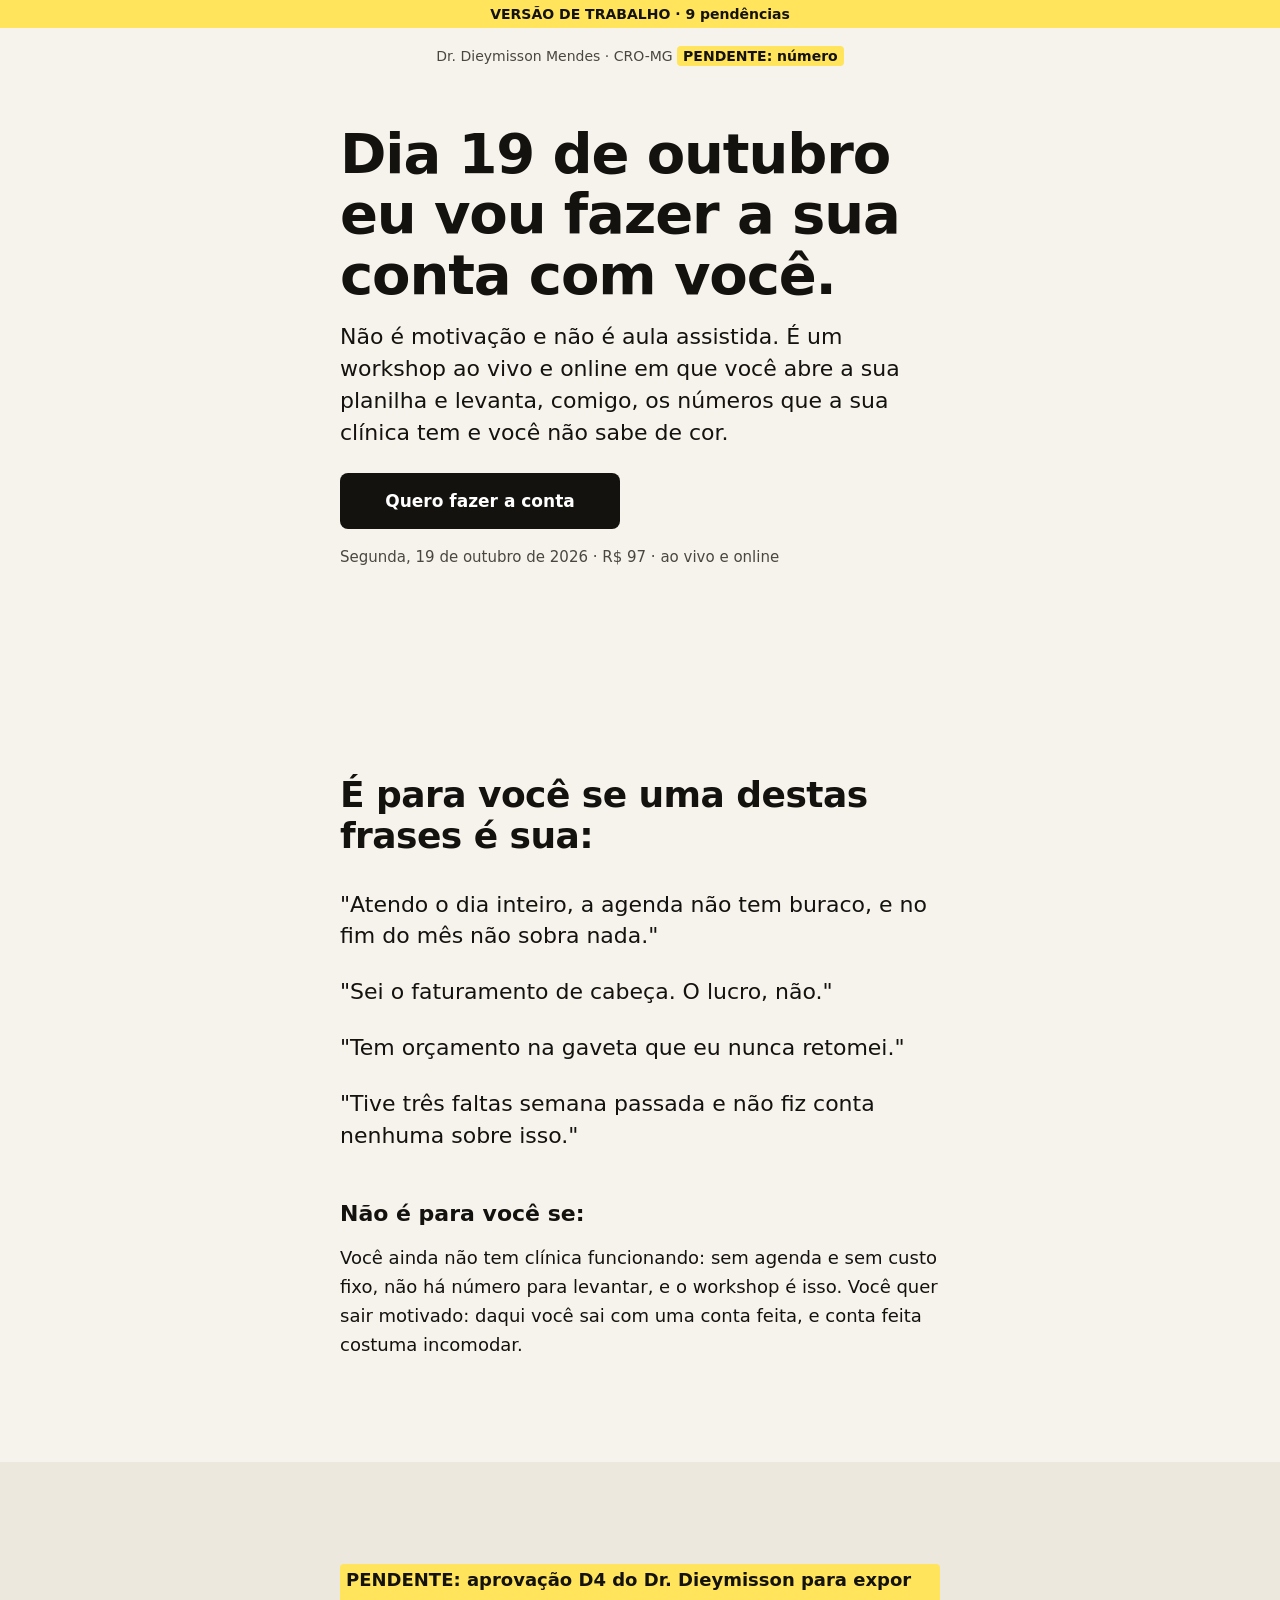
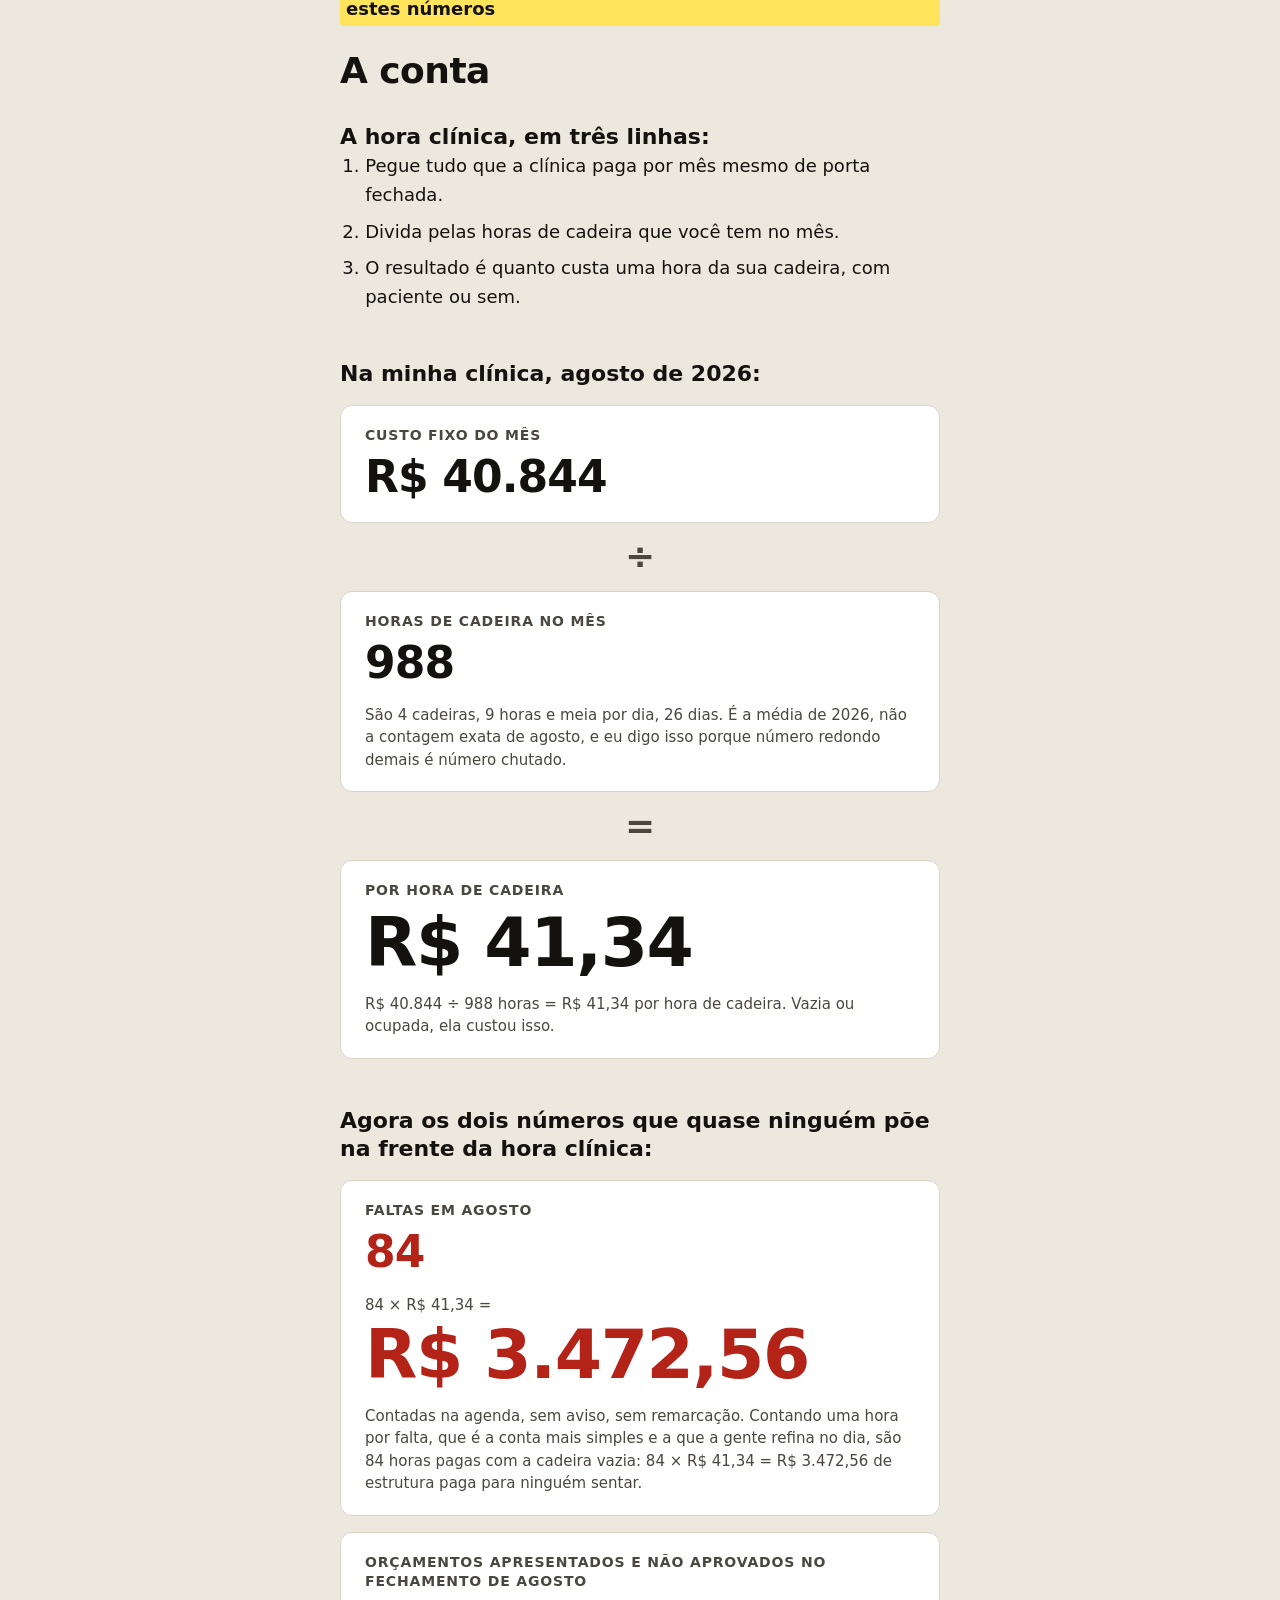
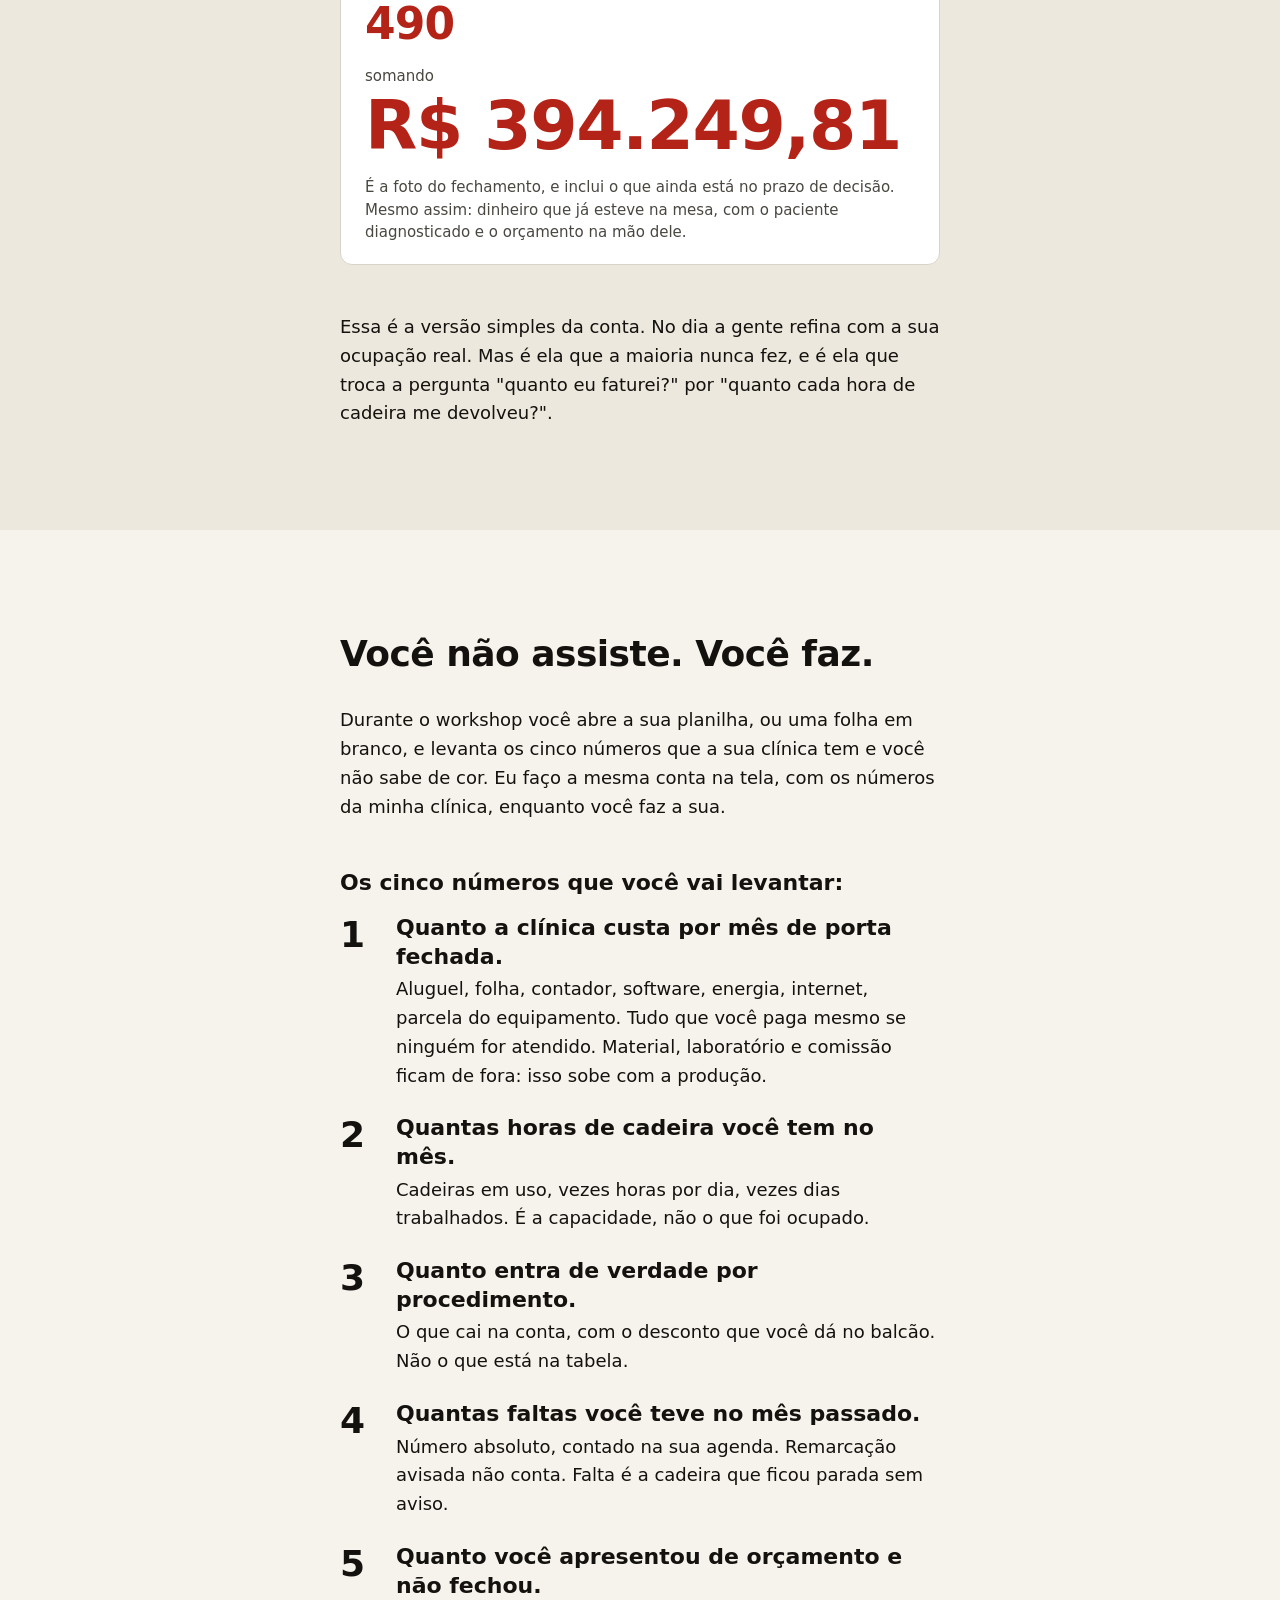
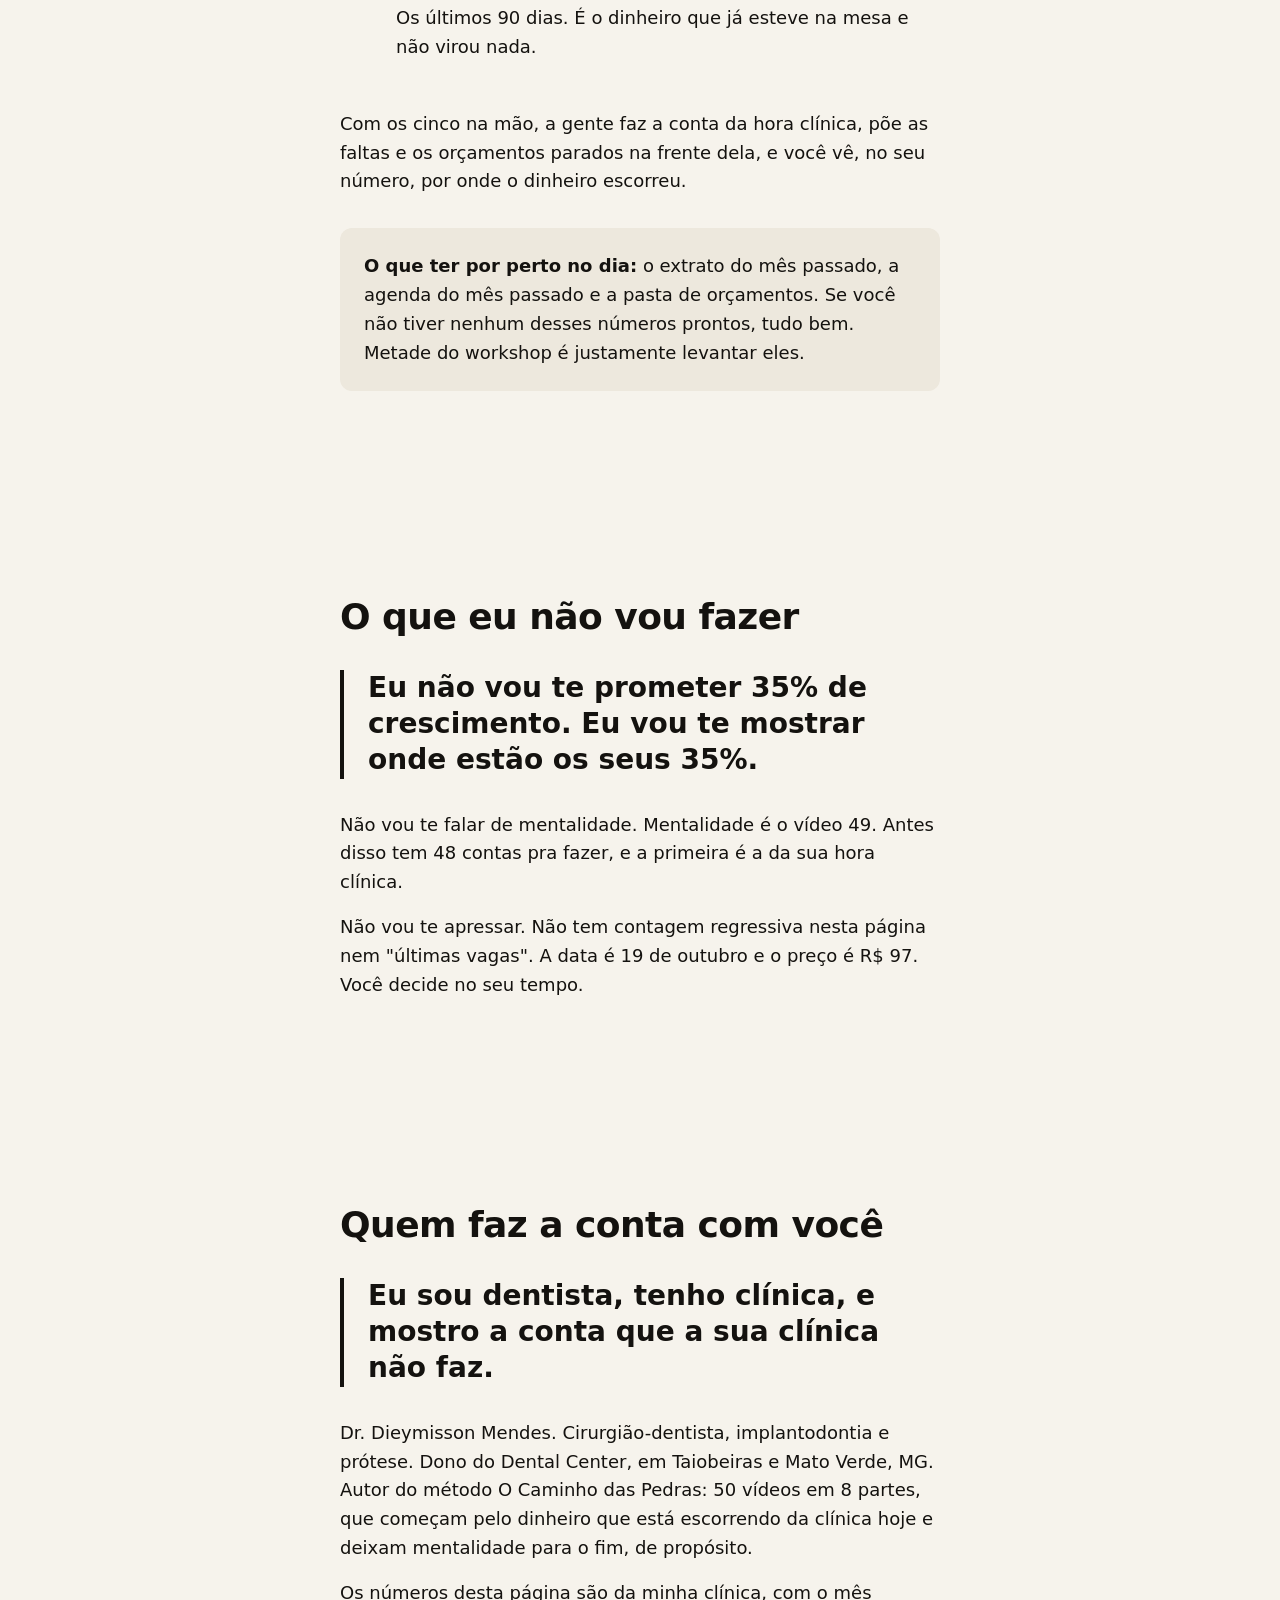
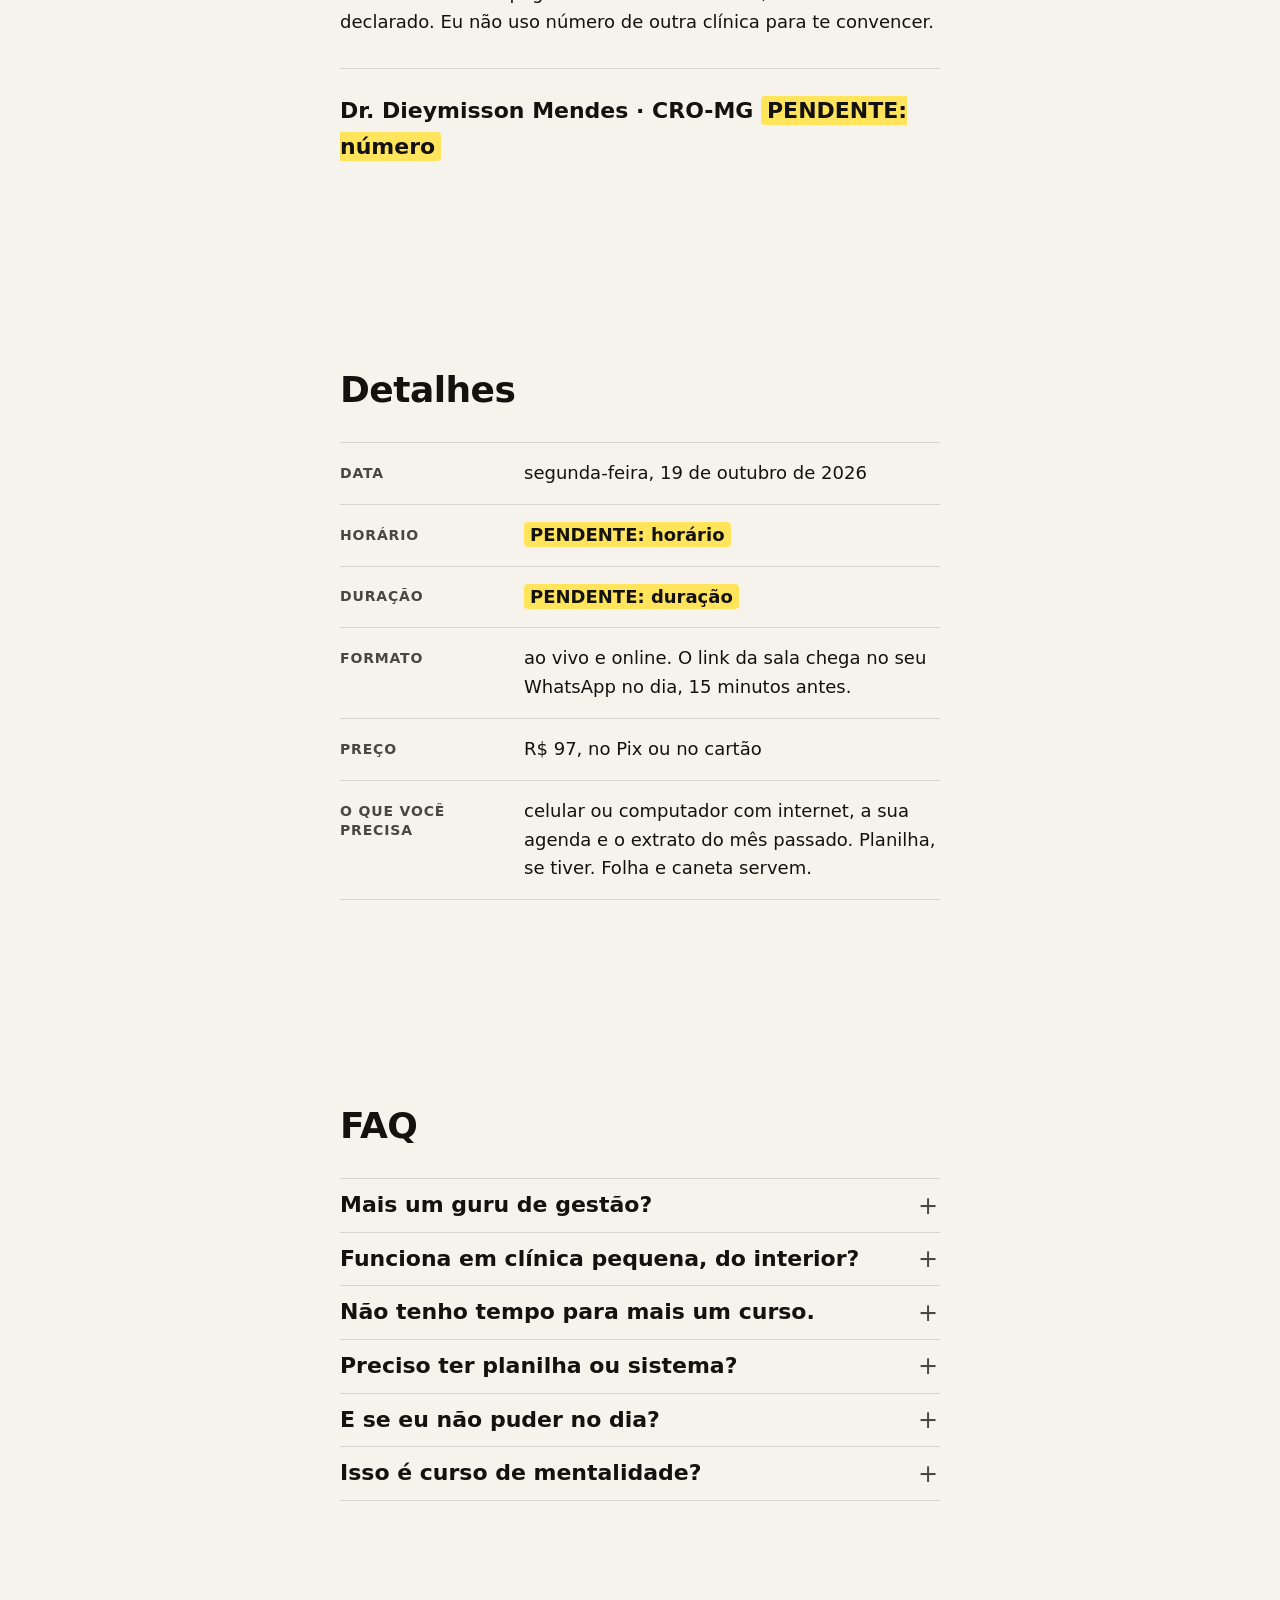
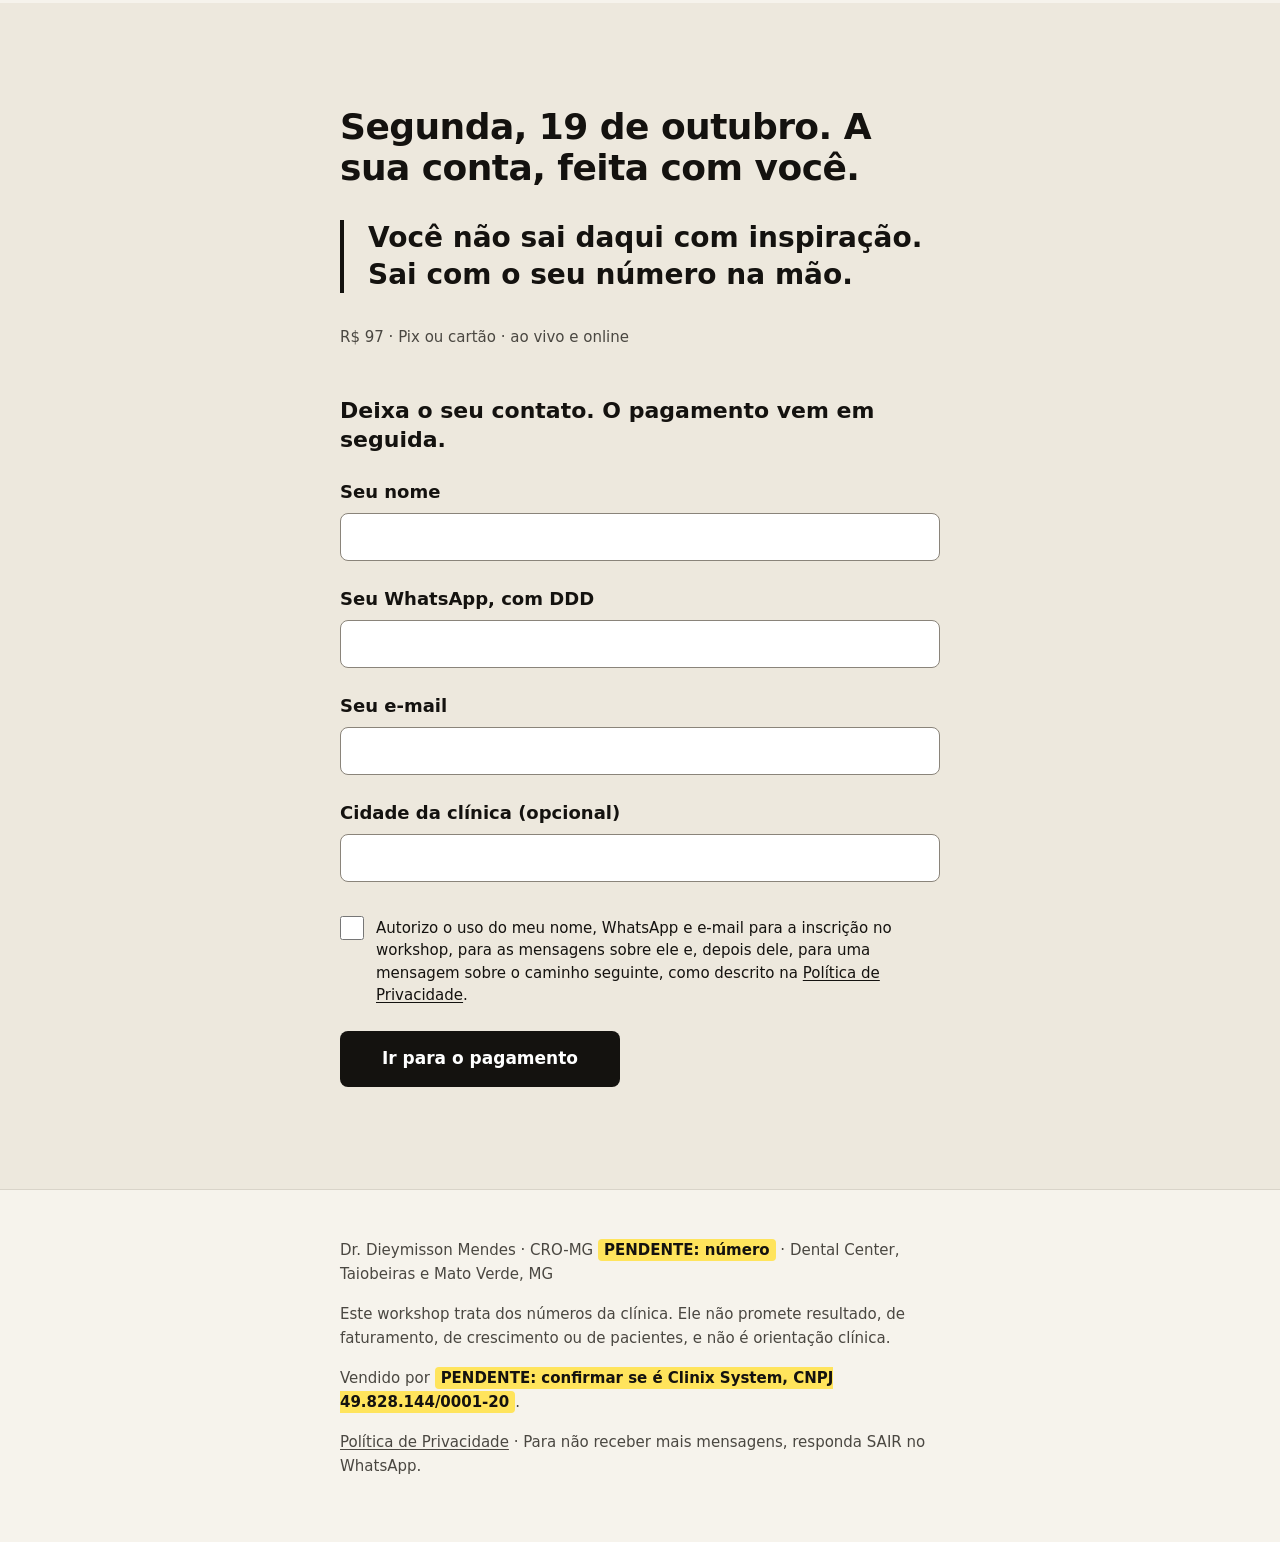
==== commit 4d650d9d: "Aceite nomeia a mensagem pós-workshop (achado da Alba); pendência do vendedor sem processo interno" ====
--- a/index.html
+++ b/index.html
@@ -243,7 +243,7 @@
         <div class="campo">
           <label class="aceite" for="consentimento">
             <input type="checkbox" id="consentimento" name="consentimento" value="1" required>
-            <span>Autorizo o uso do meu nome, WhatsApp e e-mail para a inscrição no workshop e para as mensagens sobre ele, como descrito na <a href="privacidade.html" target="_blank" rel="noopener">Política de Privacidade</a>.</span>
+            <span>Autorizo o uso do meu nome, WhatsApp e e-mail para a inscrição no workshop, para as mensagens sobre ele e, depois dele, para uma mensagem sobre o caminho seguinte, como descrito na <a href="privacidade.html" target="_blank" rel="noopener">Política de Privacidade</a>.</span>
           </label>
           <p class="campo-erro" id="erro-consentimento"></p>
         </div>
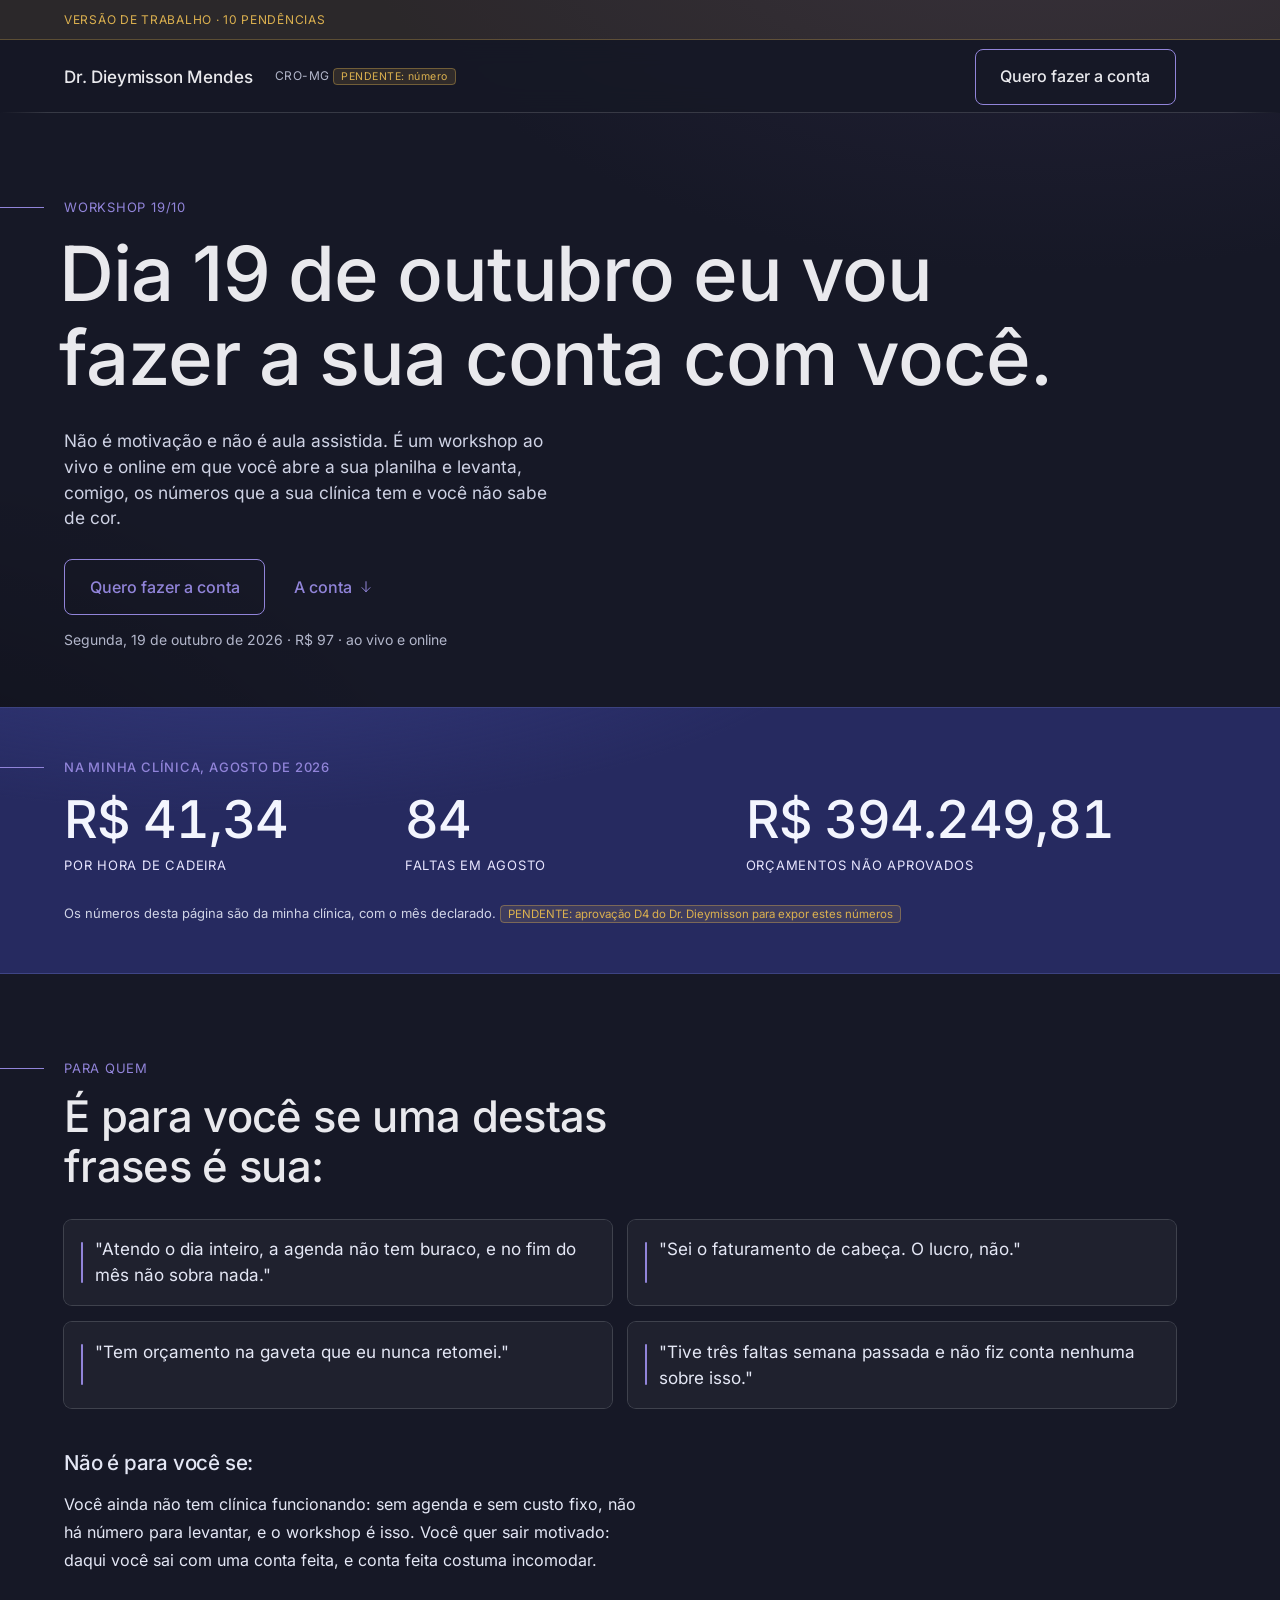
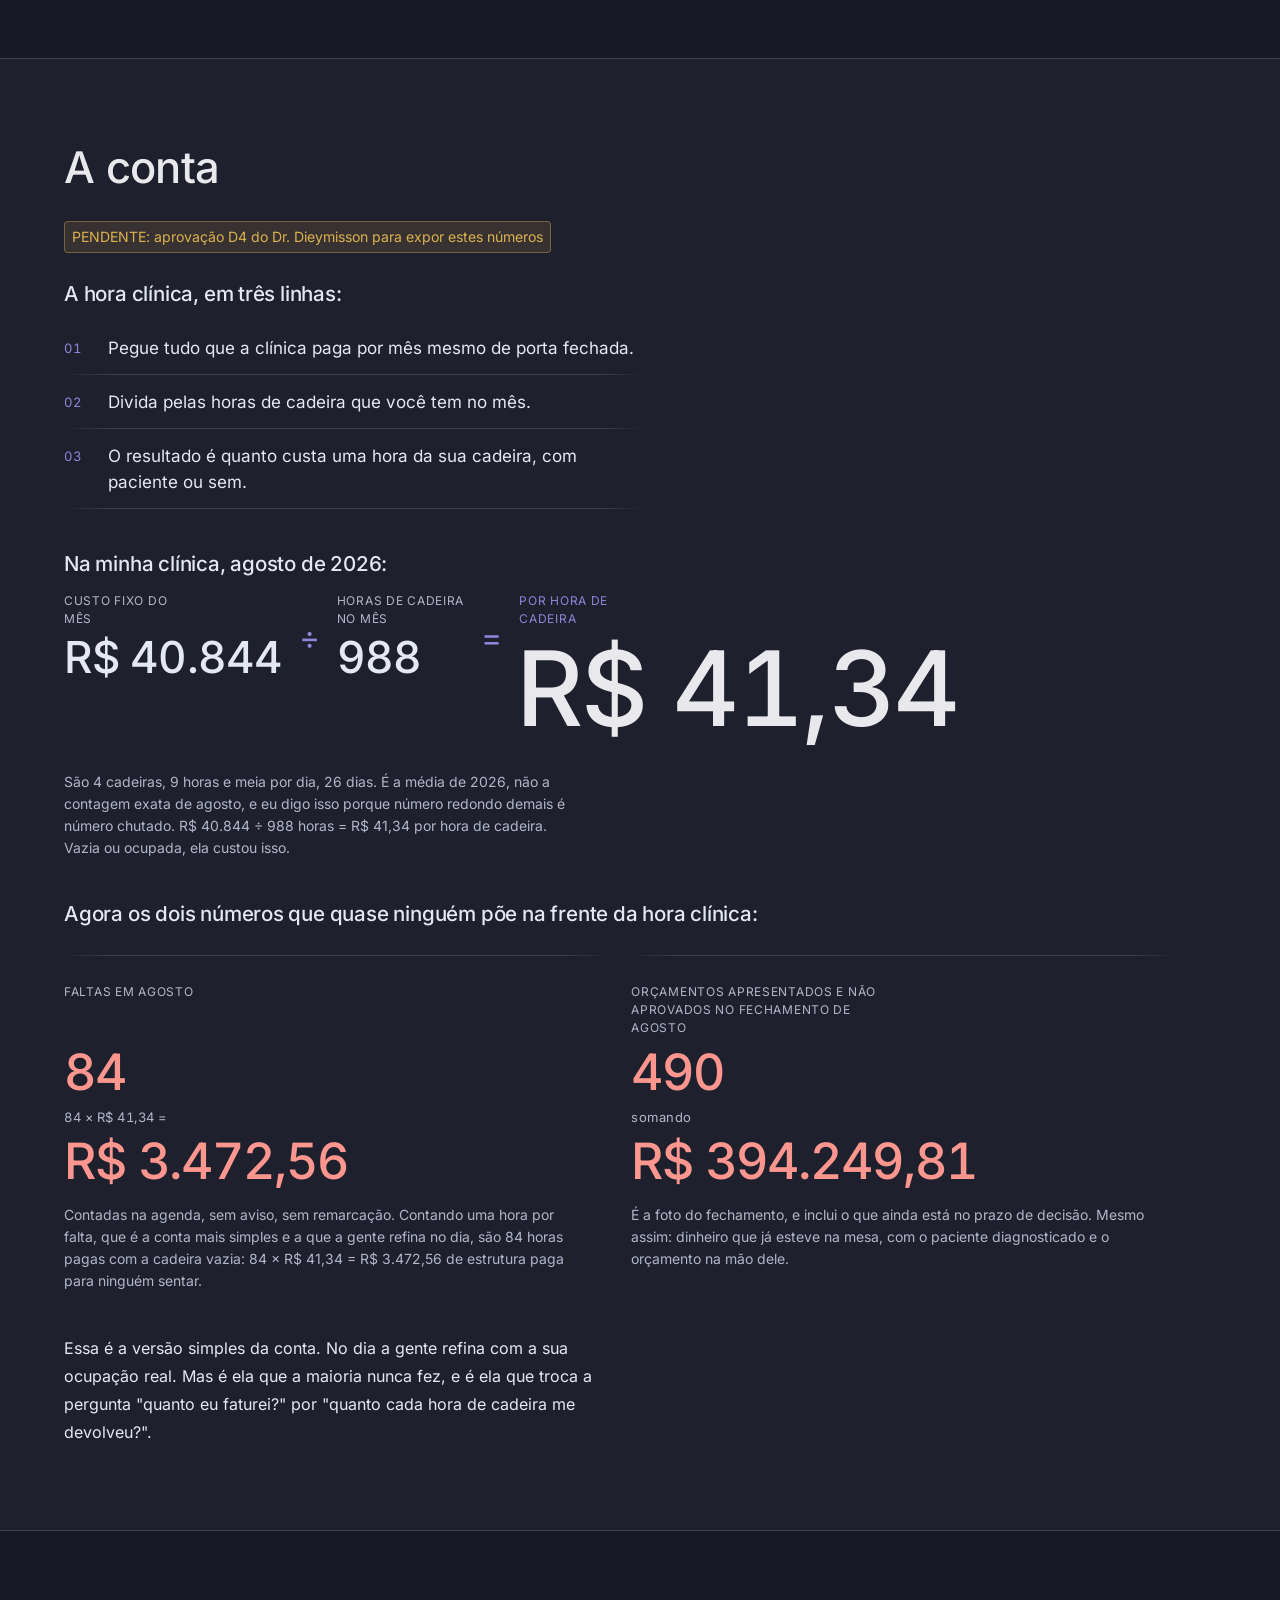
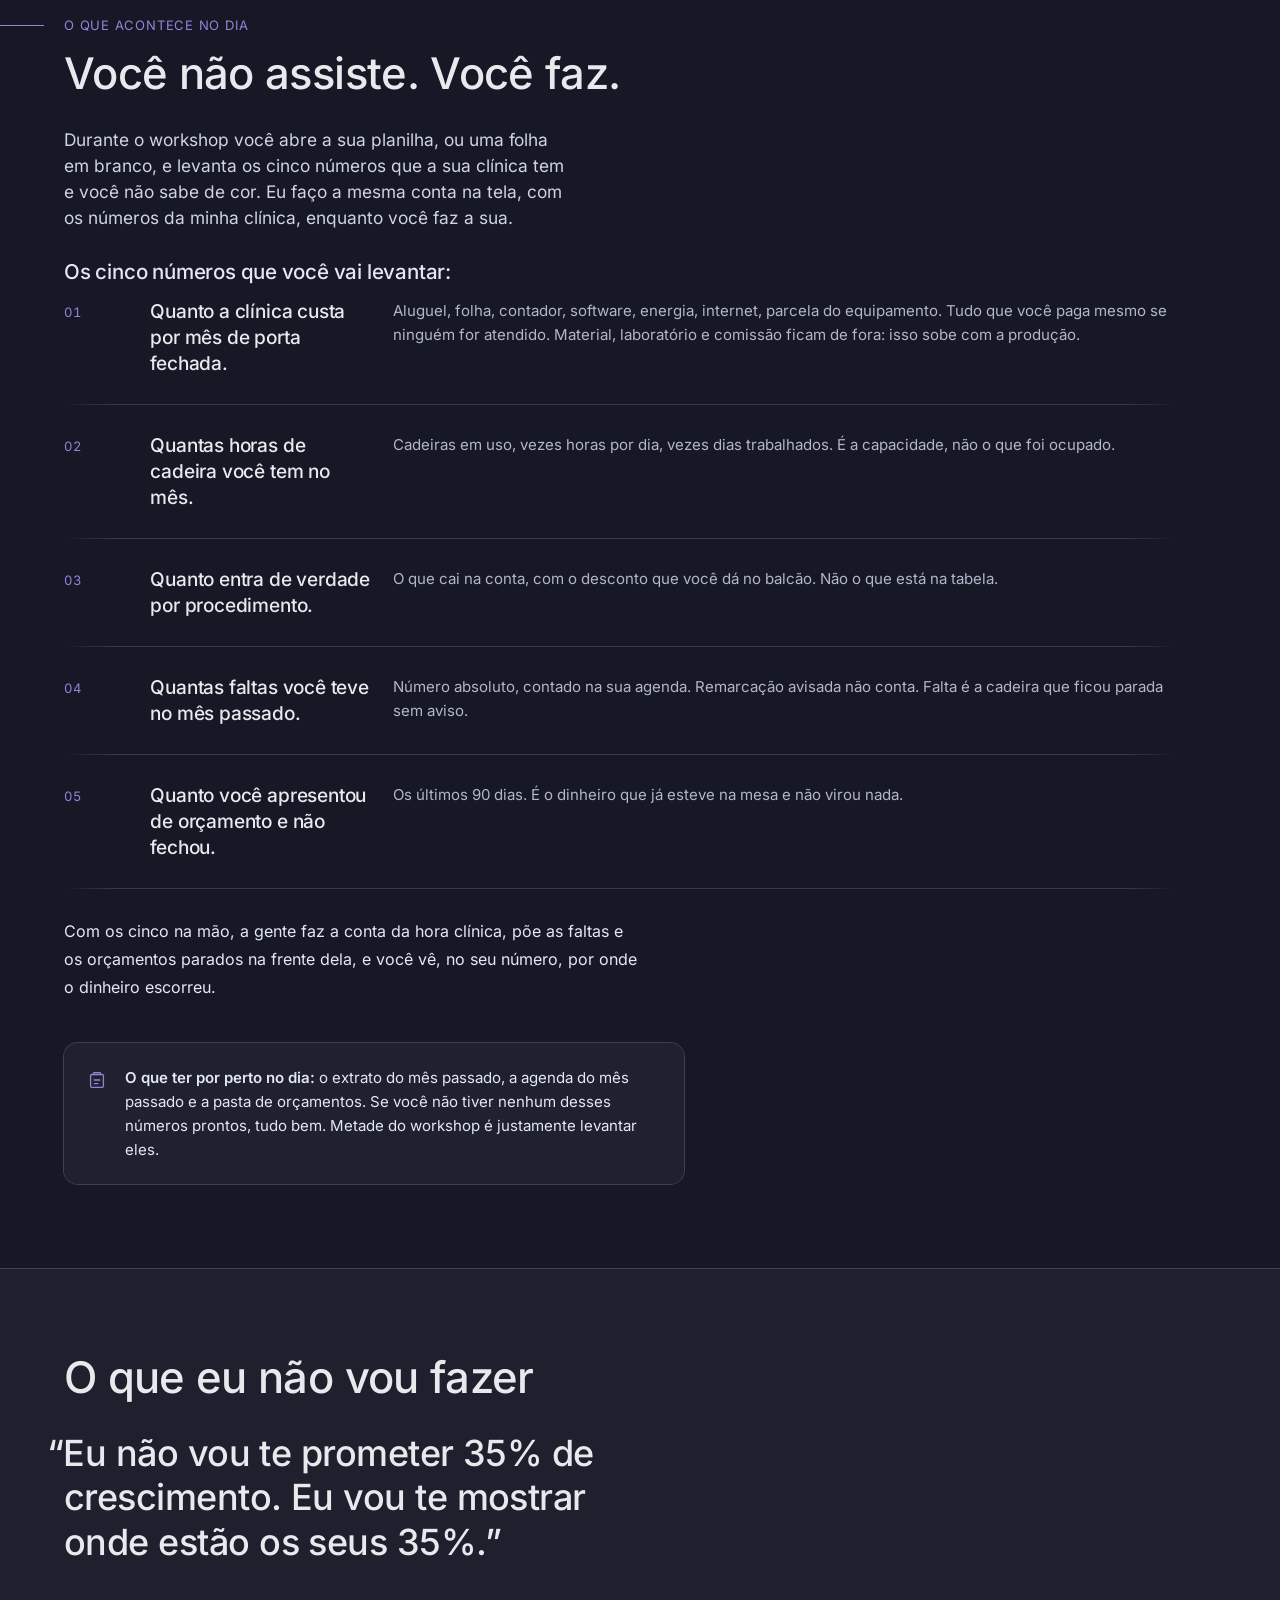
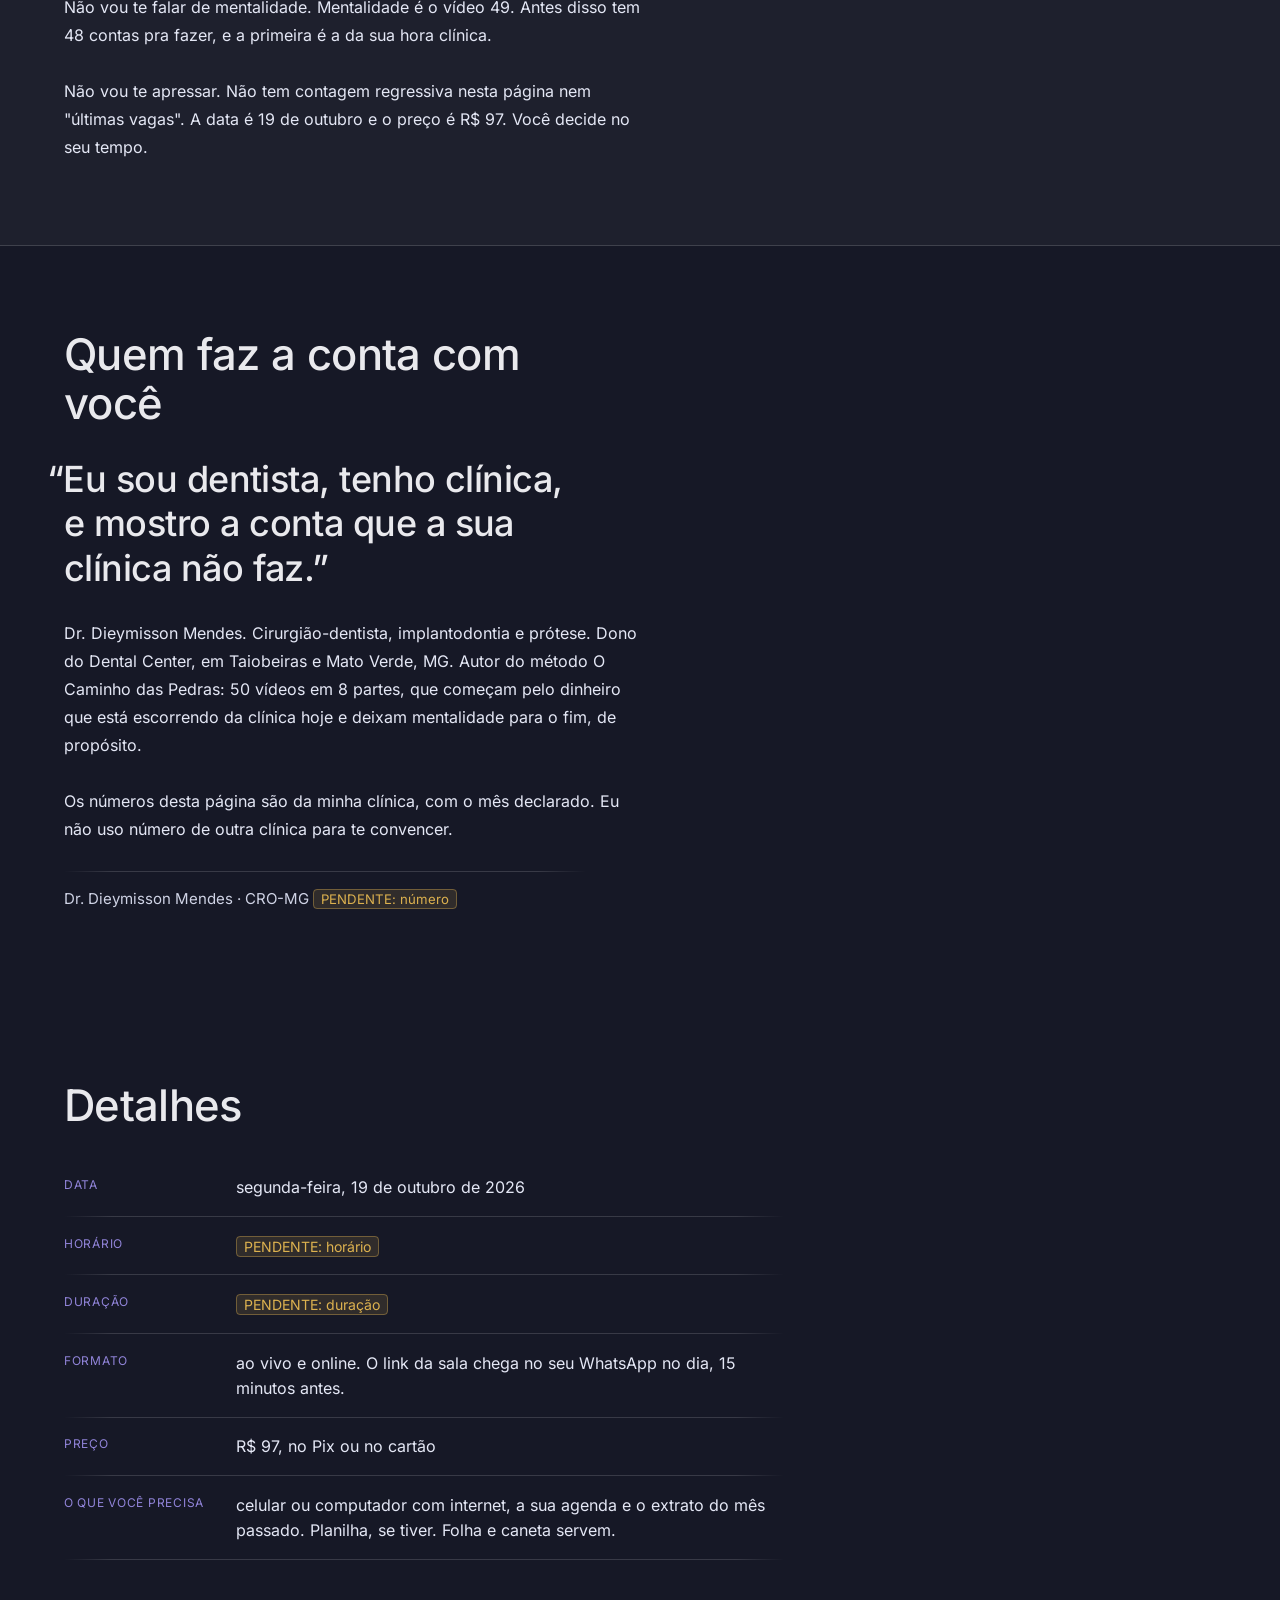
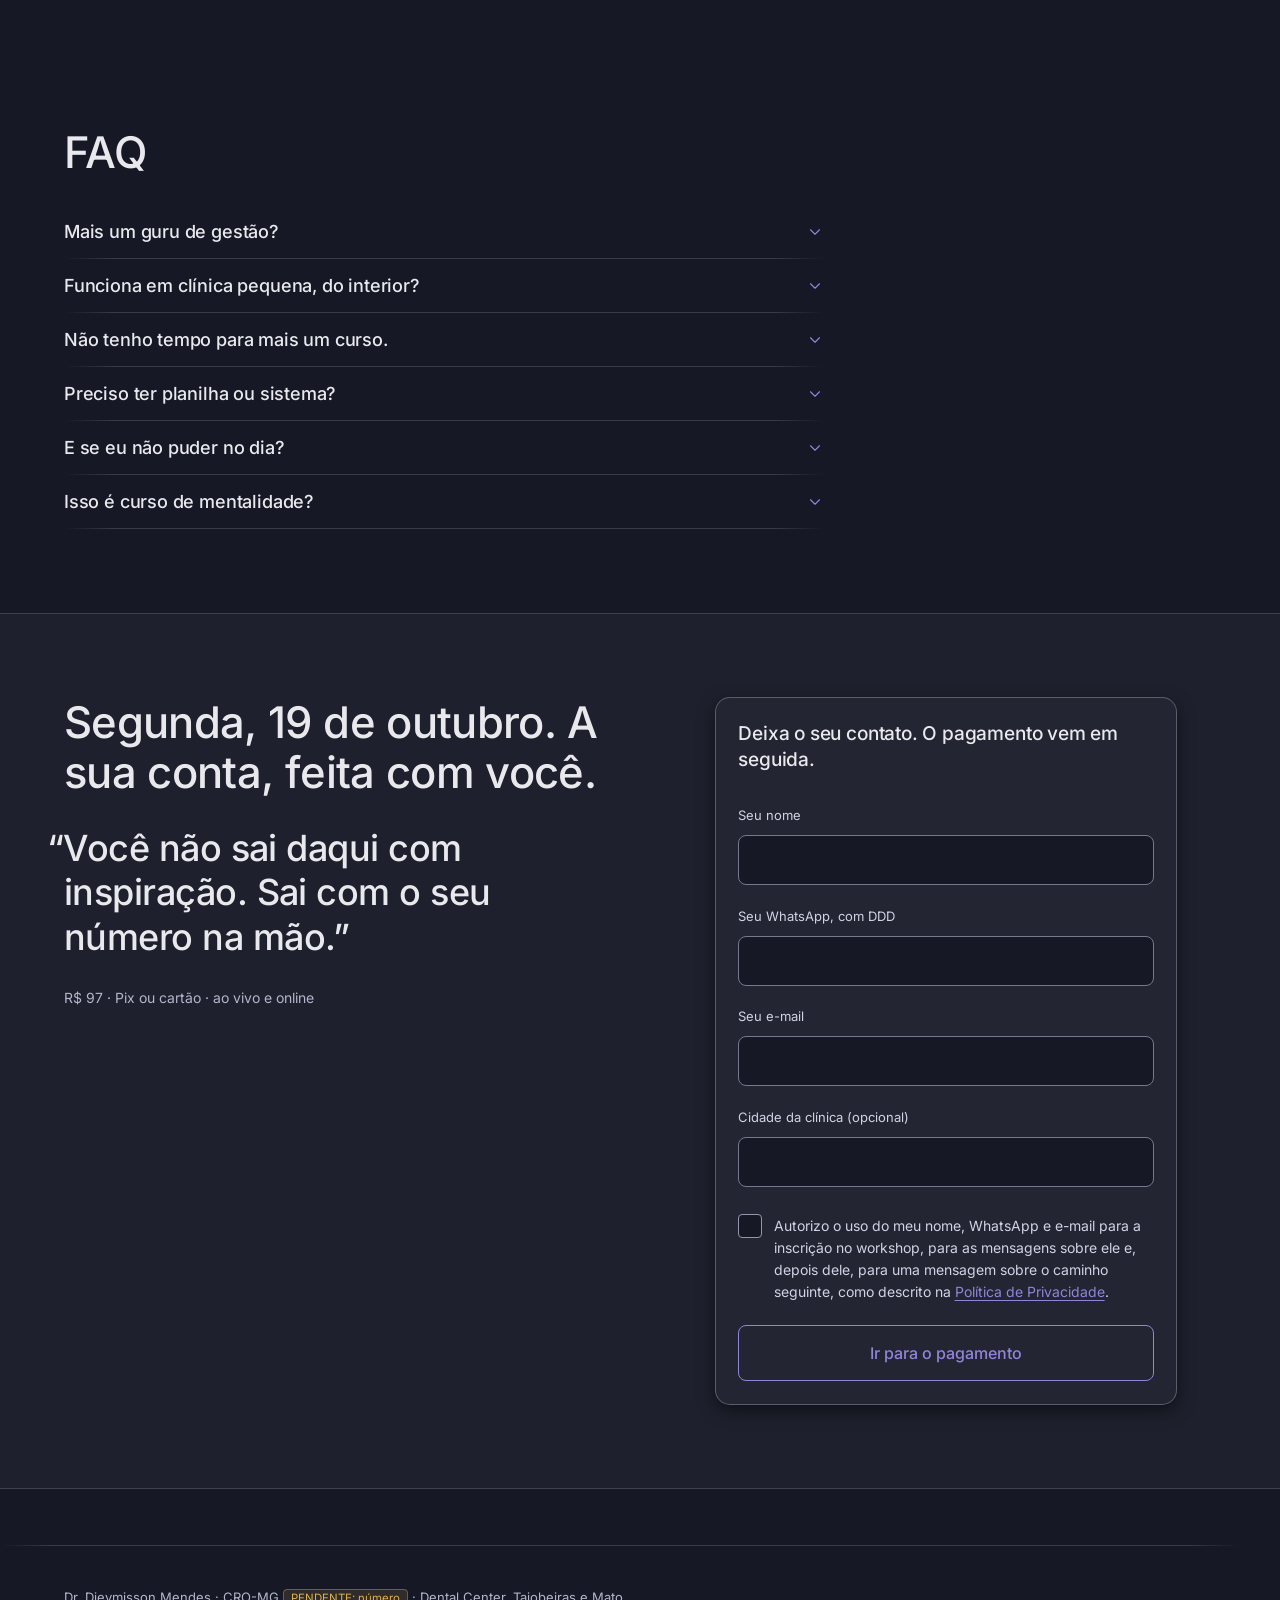
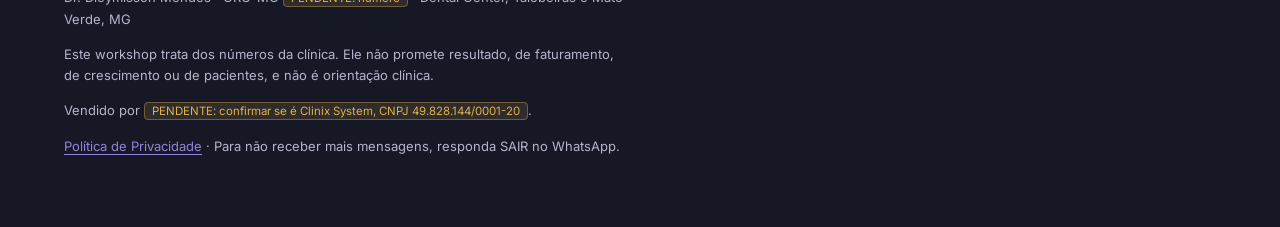
==== commit bb6a74c8: "Página refeita sobre o Nocturne, o design system do Jean - tema escuro do sistema (tokens, rampas, c" ====
--- a/index.html
+++ b/index.html
@@ -14,7 +14,11 @@
 <meta property="og:image" content="assets/og.png"><!-- PENDENTE do endereço: trocar por URL absoluta (WhatsApp não lê caminho relativo) -->
 <!-- <meta property="og:url" content=""> pendente do endereço final (estrutura §4) -->
 <meta name="twitter:card" content="summary_large_image">
-<meta name="theme-color" content="#F6F3EC">
+<meta name="theme-color" content="#161826"><!-- = --color-bg do Nocturne; meta não aceita var() -->
+<link rel="icon" href="assets/favicon.svg" type="image/svg+xml">
+<!-- Inter hospedada por nós; nenhuma requisição de terceiro sai desta página. -->
+<link rel="stylesheet" href="assets/inter.css">
+<link rel="stylesheet" href="nocturne/styles.css">
 <link rel="stylesheet" href="assets/estilo.css">
 <script src="assets/pagina.js" defer></script>
 </head>
@@ -22,143 +26,189 @@
 
 <a class="pular" href="#conteudo">Pular para o conteúdo</a>
 
-<div class="faixa" role="note">VERSÃO DE TRABALHO · <span id="n-pendencias">9</span> pendências</div>
-
-<header class="topo">
-  <div class="container">Dr. Dieymisson Mendes · CRO-MG <mark class="pendente">PENDENTE: número</mark></div>
+<div class="faixa" role="note">VERSÃO DE TRABALHO · <span id="n-pendencias">10</span> pendências</div>
+
+<header class="cabecalho">
+  <nav class="nav" aria-label="Identificação e inscrição">
+    <span class="nav-brand">Dr. Dieymisson Mendes</span>
+    <span class="nav-cro">CRO-MG <mark class="pendente">PENDENTE: número</mark></span>
+    <a class="btn btn-primary cta" href="#inscricao">Quero fazer a conta</a>
+  </nav>
+  <div class="progresso" aria-hidden="true"></div>
 </header>
 
 <main id="conteudo">
 
   <section class="secao hero" id="topo" aria-labelledby="h-topo">
-    <div class="container">
-      <h1 id="h-topo">Dia 19 de outubro eu vou fazer a sua conta com você.</h1>
+    <div class="wrap">
+      <p class="kicker">Workshop 19/10</p>
+      <h1 class="display" id="h-topo"><span class="line">Dia 19 de outubro eu vou fazer a sua conta com você.</span></h1>
       <p class="lead">Não é motivação e não é aula assistida. É um workshop ao vivo e online em que você abre a sua planilha e levanta, comigo, os números que a sua clínica tem e você não sabe de cor.</p>
-      <a class="cta" id="cta-hero" href="#inscricao">Quero fazer a conta</a>
+      <div class="botoes">
+        <a class="btn btn-primary cta" id="cta-hero" href="#inscricao">Quero fazer a conta</a>
+        <a class="btn btn-ghost cta" href="#a-conta">A conta
+          <svg class="seta" viewBox="0 0 24 24" fill="none" stroke="currentColor" stroke-width="1.5" stroke-linecap="round" stroke-linejoin="round" aria-hidden="true"><path d="M12 4v15m0 0 6-6m-6 6-6-6"/></svg>
+        </a>
+      </div>
       <p class="micro">Segunda, 19 de outubro de 2026 · R$ 97 · ao vivo e online</p>
     </div>
   </section>
 
+  <section class="numeros" aria-labelledby="h-numeros">
+    <div class="wrap">
+      <h2 class="kicker" id="h-numeros">Na minha clínica, agosto de 2026</h2>
+      <dl class="numeros-grade">
+        <div>
+          <dt>R$ 41,34</dt>
+          <dd>Por hora de cadeira</dd>
+        </div>
+        <div>
+          <dt>84</dt>
+          <dd>Faltas em agosto</dd>
+        </div>
+        <div>
+          <dt>R$ 394.249,81</dt>
+          <dd>Orçamentos não aprovados</dd>
+        </div>
+      </dl>
+      <p class="origem">Os números desta página são da minha clínica, com o mês declarado. <mark class="pendente">PENDENTE: aprovação D4 do Dr. Dieymisson para expor estes números</mark></p>
+    </div>
+  </section>
+
   <section class="secao" id="para-quem" aria-labelledby="h-para-quem">
-    <div class="container">
-      <h2 id="h-para-quem">É para você se uma destas frases é sua:</h2>
-      <ul class="frases">
+    <div class="wrap">
+      <p class="kicker">Para quem</p>
+      <h2 class="titulo" id="h-para-quem">É para você se uma destas frases é sua:</h2>
+      <ul class="frases revela">
         <li>"Atendo o dia inteiro, a agenda não tem buraco, e no fim do mês não sobra nada."</li>
         <li>"Sei o faturamento de cabeça. O lucro, não."</li>
         <li>"Tem orçamento na gaveta que eu nunca retomei."</li>
         <li>"Tive três faltas semana passada e não fiz conta nenhuma sobre isso."</li>
       </ul>
-      <div class="grupo">
-        <h3>Não é para você se:</h3>
-        <p>Você ainda não tem clínica funcionando: sem agenda e sem custo fixo, não há número para levantar, e o workshop é isso. Você quer sair motivado: daqui você sai com uma conta feita, e conta feita costuma incomodar.</p>
-      </div>
-    </div>
-  </section>
-
-  <section class="secao secao--papel2" id="a-conta" aria-labelledby="h-a-conta">
-    <div class="container">
+      <div class="filtro">
+        <h3 class="sub">Não é para você se:</h3>
+        <p class="corpo">Você ainda não tem clínica funcionando: sem agenda e sem custo fixo, não há número para levantar, e o workshop é isso. Você quer sair motivado: daqui você sai com uma conta feita, e conta feita costuma incomodar.</p>
+      </div>
+    </div>
+  </section>
+
+  <section class="secao secao--tinta" id="a-conta" aria-labelledby="h-a-conta">
+    <div class="wrap">
+      <h2 class="titulo titulo--grande" id="h-a-conta">A conta</h2>
       <mark class="pendente pendente--linha">PENDENTE: aprovação D4 do Dr. Dieymisson para expor estes números</mark>
-      <h2 id="h-a-conta">A conta</h2>
-
-      <h3>A hora clínica, em três linhas:</h3>
-      <ol class="tres">
+
+      <h3 class="sub">A hora clínica, em três linhas:</h3>
+      <ol class="receita">
         <li>Pegue tudo que a clínica paga por mês mesmo de porta fechada.</li>
         <li>Divida pelas horas de cadeira que você tem no mês.</li>
         <li>O resultado é quanto custa uma hora da sua cadeira, com paciente ou sem.</li>
       </ol>
 
-      <div class="grupo">
-        <h3>Na minha clínica, agosto de 2026:</h3>
-
-        <div class="num">
-          <div class="num__rotulo">Custo fixo do mês</div>
-          <span class="num__valor">R$ 40.844</span>
+      <h3 class="sub">Na minha clínica, agosto de 2026:</h3>
+
+      <div class="equacao revela">
+        <div class="parcela">
+          <p class="rotulo">Custo fixo do mês</p>
+          <span class="parcela-valor">R$ 40.844</span>
         </div>
         <div class="op" aria-hidden="true">÷</div>
-        <div class="num">
-          <div class="num__rotulo">Horas de cadeira no mês</div>
-          <span class="num__valor">988</span>
-          <p class="num__origem">São 4 cadeiras, 9 horas e meia por dia, 26 dias. É a média de 2026, não a contagem exata de agosto, e eu digo isso porque número redondo demais é número chutado.</p>
+        <div class="parcela">
+          <p class="rotulo">Horas de cadeira no mês</p>
+          <span class="parcela-valor">988</span>
         </div>
         <div class="op" aria-hidden="true">=</div>
-        <div class="num">
-          <div class="num__rotulo">Por hora de cadeira</div>
-          <span class="num__valor num__valor--grande">R$ 41,34</span>
-          <p class="num__origem">R$ 40.844 ÷ 988 horas = R$ 41,34 por hora de cadeira. Vazia ou ocupada, ela custou isso.</p>
-        </div>
-      </div>
-
-      <div class="grupo">
-        <h3>Agora os dois números que quase ninguém põe na frente da hora clínica:</h3>
-
-        <div class="num">
-          <div class="num__rotulo">Faltas em agosto</div>
-          <span class="num__valor num__valor--ruim">84</span>
-          <p class="num__passo">84 × R$ 41,34 =</p>
-          <span class="num__valor num__valor--grande num__valor--ruim">R$ 3.472,56</span>
-          <p class="num__origem">Contadas na agenda, sem aviso, sem remarcação. Contando uma hora por falta, que é a conta mais simples e a que a gente refina no dia, são 84 horas pagas com a cadeira vazia: 84 × R$ 41,34 = R$ 3.472,56 de estrutura paga para ninguém sentar.</p>
-        </div>
-        <div class="num">
-          <div class="num__rotulo">Orçamentos apresentados e não aprovados no fechamento de agosto</div>
-          <span class="num__valor num__valor--ruim">490</span>
-          <p class="num__passo">somando</p>
-          <span class="num__valor num__valor--grande num__valor--ruim">R$ 394.249,81</span>
-          <p class="num__origem">É a foto do fechamento, e inclui o que ainda está no prazo de decisão. Mesmo assim: dinheiro que já esteve na mesa, com o paciente diagnosticado e o orçamento na mão dele.</p>
-        </div>
-      </div>
-
-      <p class="conta-fim">Essa é a versão simples da conta. No dia a gente refina com a sua ocupação real. Mas é ela que a maioria nunca fez, e é ela que troca a pergunta "quanto eu faturei?" por "quanto cada hora de cadeira me devolveu?".</p>
+        <div class="parcela parcela--total">
+          <p class="rotulo">Por hora de cadeira</p>
+          <span class="parcela-valor">R$ 41,34</span>
+        </div>
+      </div>
+
+      <p class="miudo equacao-nota">São 4 cadeiras, 9 horas e meia por dia, 26 dias. É a média de 2026, não a contagem exata de agosto, e eu digo isso porque número redondo demais é número chutado. R$ 40.844 ÷ 988 horas = R$ 41,34 por hora de cadeira. Vazia ou ocupada, ela custou isso.</p>
+
+      <h3 class="sub">Agora os dois números que quase ninguém põe na frente da hora clínica:</h3>
+
+      <div class="maus">
+        <div class="mau revela">
+          <p class="rotulo">Faltas em agosto</p>
+          <span class="mau-valor">84</span>
+          <p class="mau-passo">84 × R$ 41,34 =</p>
+          <span class="mau-valor">R$ 3.472,56</span>
+          <p class="miudo">Contadas na agenda, sem aviso, sem remarcação. Contando uma hora por falta, que é a conta mais simples e a que a gente refina no dia, são 84 horas pagas com a cadeira vazia: 84 × R$ 41,34 = R$ 3.472,56 de estrutura paga para ninguém sentar.</p>
+        </div>
+        <div class="mau revela">
+          <p class="rotulo">Orçamentos apresentados e não aprovados no fechamento de agosto</p>
+          <span class="mau-valor">490</span>
+          <p class="mau-passo">somando</p>
+          <span class="mau-valor">R$ 394.249,81</span>
+          <p class="miudo">É a foto do fechamento, e inclui o que ainda está no prazo de decisão. Mesmo assim: dinheiro que já esteve na mesa, com o paciente diagnosticado e o orçamento na mão dele.</p>
+        </div>
+      </div>
+
+      <p class="corpo conta-fim">Essa é a versão simples da conta. No dia a gente refina com a sua ocupação real. Mas é ela que a maioria nunca fez, e é ela que troca a pergunta "quanto eu faturei?" por "quanto cada hora de cadeira me devolveu?".</p>
     </div>
   </section>
 
   <section class="secao" id="o-que-acontece" aria-labelledby="h-o-que-acontece">
-    <div class="container">
-      <h2 id="h-o-que-acontece">Você não assiste. Você faz.</h2>
-      <p>Durante o workshop você abre a sua planilha, ou uma folha em branco, e levanta os cinco números que a sua clínica tem e você não sabe de cor. Eu faço a mesma conta na tela, com os números da minha clínica, enquanto você faz a sua.</p>
-
-      <div class="grupo">
-        <h3>Os cinco números que você vai levantar:</h3>
-        <ol class="cinco" role="list">
-          <li><div><strong>Quanto a clínica custa por mês de porta fechada.</strong> Aluguel, folha, contador, software, energia, internet, parcela do equipamento. Tudo que você paga mesmo se ninguém for atendido. Material, laboratório e comissão ficam de fora: isso sobe com a produção.</div></li>
-          <li><div><strong>Quantas horas de cadeira você tem no mês.</strong> Cadeiras em uso, vezes horas por dia, vezes dias trabalhados. É a capacidade, não o que foi ocupado.</div></li>
-          <li><div><strong>Quanto entra de verdade por procedimento.</strong> O que cai na conta, com o desconto que você dá no balcão. Não o que está na tabela.</div></li>
-          <li><div><strong>Quantas faltas você teve no mês passado.</strong> Número absoluto, contado na sua agenda. Remarcação avisada não conta. Falta é a cadeira que ficou parada sem aviso.</div></li>
-          <li><div><strong>Quanto você apresentou de orçamento e não fechou.</strong> Os últimos 90 dias. É o dinheiro que já esteve na mesa e não virou nada.</div></li>
-        </ol>
-      </div>
-
-      <div class="grupo">
-        <p>Com os cinco na mão, a gente faz a conta da hora clínica, põe as faltas e os orçamentos parados na frente dela, e você vê, no seu número, por onde o dinheiro escorreu.</p>
-      </div>
+    <div class="wrap">
+      <p class="kicker">O que acontece no dia</p>
+      <h2 class="titulo" id="h-o-que-acontece">Você não assiste. Você faz.</h2>
+      <p class="lead">Durante o workshop você abre a sua planilha, ou uma folha em branco, e levanta os cinco números que a sua clínica tem e você não sabe de cor. Eu faço a mesma conta na tela, com os números da minha clínica, enquanto você faz a sua.</p>
+
+      <h3 class="sub">Os cinco números que você vai levantar:</h3>
+      <ol class="linhas">
+        <li class="revela">
+          <p class="linha-t">Quanto a clínica custa por mês de porta fechada.</p>
+          <p class="linha-b">Aluguel, folha, contador, software, energia, internet, parcela do equipamento. Tudo que você paga mesmo se ninguém for atendido. Material, laboratório e comissão ficam de fora: isso sobe com a produção.</p>
+        </li>
+        <li class="revela">
+          <p class="linha-t">Quantas horas de cadeira você tem no mês.</p>
+          <p class="linha-b">Cadeiras em uso, vezes horas por dia, vezes dias trabalhados. É a capacidade, não o que foi ocupado.</p>
+        </li>
+        <li class="revela">
+          <p class="linha-t">Quanto entra de verdade por procedimento.</p>
+          <p class="linha-b">O que cai na conta, com o desconto que você dá no balcão. Não o que está na tabela.</p>
+        </li>
+        <li class="revela">
+          <p class="linha-t">Quantas faltas você teve no mês passado.</p>
+          <p class="linha-b">Número absoluto, contado na sua agenda. Remarcação avisada não conta. Falta é a cadeira que ficou parada sem aviso.</p>
+        </li>
+        <li class="revela">
+          <p class="linha-t">Quanto você apresentou de orçamento e não fechou.</p>
+          <p class="linha-b">Os últimos 90 dias. É o dinheiro que já esteve na mesa e não virou nada.</p>
+        </li>
+      </ol>
+
+      <p class="corpo fecho">Com os cinco na mão, a gente faz a conta da hora clínica, põe as faltas e os orçamentos parados na frente dela, e você vê, no seu número, por onde o dinheiro escorreu.</p>
 
       <div class="perto">
+        <svg viewBox="0 0 24 24" width="22" height="22" fill="none" stroke="currentColor" stroke-width="1.4" stroke-linecap="round" stroke-linejoin="round" aria-hidden="true"><path d="M9 4h6a1 1 0 0 1 1 1v1H8V5a1 1 0 0 1 1-1Z"/><path d="M8 6H6.5A1.5 1.5 0 0 0 5 7.5v11A1.5 1.5 0 0 0 6.5 20h11a1.5 1.5 0 0 0 1.5-1.5v-11A1.5 1.5 0 0 0 17.5 6H16"/><path d="M9 12h6M9 16h4"/></svg>
         <p><strong>O que ter por perto no dia:</strong> o extrato do mês passado, a agenda do mês passado e a pasta de orçamentos. Se você não tiver nenhum desses números prontos, tudo bem. Metade do workshop é justamente levantar eles.</p>
       </div>
     </div>
   </section>
 
-  <section class="secao" id="nao-vou-fazer" aria-labelledby="h-nao-vou-fazer">
-    <div class="container">
-      <h2 id="h-nao-vou-fazer">O que eu não vou fazer</h2>
-      <blockquote class="ancora">Eu não vou te prometer 35% de crescimento. Eu vou te mostrar onde estão os seus 35%.</blockquote>
-      <p>Não vou te falar de mentalidade. Mentalidade é o vídeo 49. Antes disso tem 48 contas pra fazer, e a primeira é a da sua hora clínica.</p>
-      <p>Não vou te apressar. Não tem contagem regressiva nesta página nem "últimas vagas". A data é 19 de outubro e o preço é R$ 97. Você decide no seu tempo.</p>
+  <section class="secao secao--tinta" id="nao-vou-fazer" aria-labelledby="h-nao-vou-fazer">
+    <div class="wrap">
+      <h2 class="titulo" id="h-nao-vou-fazer">O que eu não vou fazer</h2>
+      <blockquote class="citacao">Eu não vou te prometer 35% de crescimento. Eu vou te mostrar onde estão os seus 35%.</blockquote>
+      <p class="corpo">Não vou te falar de mentalidade. Mentalidade é o vídeo 49. Antes disso tem 48 contas pra fazer, e a primeira é a da sua hora clínica.</p>
+      <p class="corpo">Não vou te apressar. Não tem contagem regressiva nesta página nem "últimas vagas". A data é 19 de outubro e o preço é R$ 97. Você decide no seu tempo.</p>
     </div>
   </section>
 
   <section class="secao" id="quem-faz" aria-labelledby="h-quem-faz">
-    <div class="container">
-      <h2 id="h-quem-faz">Quem faz a conta com você</h2>
-      <blockquote class="ancora">Eu sou dentista, tenho clínica, e mostro a conta que a sua clínica não faz.</blockquote>
-      <p>Dr. Dieymisson Mendes. Cirurgião-dentista, implantodontia e prótese. Dono do Dental Center, em Taiobeiras e Mato Verde, MG. Autor do método O Caminho das Pedras: 50 vídeos em 8 partes, que começam pelo dinheiro que está escorrendo da clínica hoje e deixam mentalidade para o fim, de propósito.</p>
-      <p>Os números desta página são da minha clínica, com o mês declarado. Eu não uso número de outra clínica para te convencer.</p>
+    <div class="wrap">
+      <h2 class="titulo" id="h-quem-faz">Quem faz a conta com você</h2>
+      <blockquote class="citacao citacao--curta">Eu sou dentista, tenho clínica, e mostro a conta que a sua clínica não faz.</blockquote>
+      <p class="corpo">Dr. Dieymisson Mendes. Cirurgião-dentista, implantodontia e prótese. Dono do Dental Center, em Taiobeiras e Mato Verde, MG. Autor do método O Caminho das Pedras: 50 vídeos em 8 partes, que começam pelo dinheiro que está escorrendo da clínica hoje e deixam mentalidade para o fim, de propósito.</p>
+      <p class="corpo">Os números desta página são da minha clínica, com o mês declarado. Eu não uso número de outra clínica para te convencer.</p>
       <p class="assinatura">Dr. Dieymisson Mendes · CRO-MG <mark class="pendente">PENDENTE: número</mark></p>
     </div>
   </section>
 
   <section class="secao" id="detalhes" aria-labelledby="h-detalhes">
-    <div class="container">
-      <h2 id="h-detalhes">Detalhes</h2>
+    <div class="wrap">
+      <h2 class="titulo" id="h-detalhes">Detalhes</h2>
       <dl class="detalhes">
         <div><dt>Data</dt><dd>segunda-feira, 19 de outubro de 2026</dd></div>
         <div><dt>Horário</dt><dd><mark class="pendente">PENDENTE: horário</mark></dd></div>
@@ -170,97 +220,105 @@
     </div>
   </section>
 
-  <section class="secao faq" id="faq" aria-labelledby="h-faq">
-    <div class="container">
-      <h2 id="h-faq">FAQ</h2>
-      <details>
-        <summary><h3>Mais um guru de gestão?</h3></summary>
-        <div class="resposta"><p>Não. Eu sou dentista, atendo na minha clínica, e os números que você vai ver no dia são dela, com o mês declarado. Guru promete percentual. Eu me recuso a prometer, e mostro a conta.</p></div>
-      </details>
-      <details>
-        <summary><h3>Funciona em clínica pequena, do interior?</h3></summary>
-        <div class="resposta"><p>A minha é em Taiobeiras e Mato Verde, MG. Os números desta página saíram de lá. A conta é a mesma com uma cadeira ou com quatro. O que muda é o número que sai, e ele é seu.</p></div>
-      </details>
-      <details>
-        <summary><h3>Não tenho tempo para mais um curso.</h3></summary>
-        <div class="resposta"><p>Não é curso. É uma conta, feita numa segunda-feira, em <mark class="pendente">PENDENTE: duração</mark>. Você já assistiu a muito conteúdo de gestão e concordou com quase tudo. Não mudou nada porque assistir não muda número. Aqui você faz a conta.</p></div>
-      </details>
-      <details>
-        <summary><h3>Preciso ter planilha ou sistema?</h3></summary>
-        <div class="resposta"><p>Não. Precisa da agenda do mês passado e do que a clínica paga todo mês. Se tiver planilha, use. Se não tiver, folha e caneta resolvem. O sistema de gestão pode ficar fechado: falta sem aviso se conta na agenda, não no relatório.</p></div>
-      </details>
-      <details>
-        <summary><h3>E se eu não puder no dia?</h3></summary>
-        <div class="resposta"><p>O ingresso de R$ 97 é o ao vivo. A gravação não faz parte dele. Existe uma oferta à parte, só para quem comprou, que inclui a gravação. <mark class="pendente">PENDENTE: confirmar com o Bruno</mark></p></div>
-      </details>
-      <details>
-        <summary><h3>Isso é curso de mentalidade?</h3></summary>
-        <div class="resposta"><p>Não. Quase todo programa de gestão odontológica no Brasil começa por mentalidade e visão de futuro. Este começa pelo contrário, e de propósito: pelo dinheiro que já está escorrendo da sua clínica hoje. Ninguém nunca quebrou por falta de propósito. Quebra por falta de margem.</p></div>
-      </details>
-    </div>
-  </section>
-
-  <section class="secao secao--papel2" id="inscricao" aria-labelledby="h-inscricao">
-    <div class="container">
-      <h2 id="h-inscricao">Segunda, 19 de outubro. A sua conta, feita com você.</h2>
-      <blockquote class="ancora">Você não sai daqui com inspiração. Sai com o seu número na mão.</blockquote>
-      <p class="micro">R$ 97 · Pix ou cartão · ao vivo e online</p>
-
-      <h3 class="form-titulo" id="h-form">Deixa o seu contato. O pagamento vem em seguida.</h3>
-
-      <form id="form-inscricao" class="form" method="post" action="https://n8n-webhook.clinixsystem.com.br/webhook/wcp/form/lead" aria-labelledby="h-form">
-        <input type="hidden" name="politica_versao" value="2026-09-08">
-        <input type="hidden" name="utm_source" value="">
-        <input type="hidden" name="utm_medium" value="">
-        <input type="hidden" name="utm_campaign" value="">
-        <input type="hidden" name="fbclid" value="">
-        <input type="hidden" name="pagina" value="">
-
-        <div class="hp" aria-hidden="true">
-          <label for="site_url">Não preencha este campo</label>
-          <input type="text" id="site_url" name="site_url" tabindex="-1" autocomplete="off">
-        </div>
-
-        <div class="campo">
-          <label for="nome">Seu nome</label>
-          <input type="text" id="nome" name="nome" autocomplete="name" autocapitalize="words" required>
-          <p class="campo-erro" id="erro-nome"></p>
-        </div>
-        <div class="campo">
-          <label for="telefone">Seu WhatsApp, com DDD</label>
-          <input type="tel" id="telefone" name="telefone" autocomplete="tel-national" inputmode="tel" maxlength="20" required>
-          <p class="campo-erro" id="erro-telefone"></p>
-        </div>
-        <div class="campo">
-          <label for="email">Seu e-mail</label>
-          <input type="email" id="email" name="email" autocomplete="email" inputmode="email" autocapitalize="none" spellcheck="false" required>
-          <p class="campo-erro" id="erro-email"></p>
-        </div>
-        <div class="campo">
-          <label for="cidade">Cidade da clínica (opcional)</label>
-          <input type="text" id="cidade" name="cidade" autocomplete="address-level2">
-        </div>
-        <div class="campo">
-          <label class="aceite" for="consentimento">
-            <input type="checkbox" id="consentimento" name="consentimento" value="1" required>
-            <span>Autorizo o uso do meu nome, WhatsApp e e-mail para a inscrição no workshop, para as mensagens sobre ele e, depois dele, para uma mensagem sobre o caminho seguinte, como descrito na <a href="privacidade.html" target="_blank" rel="noopener">Política de Privacidade</a>.</span>
-          </label>
-          <p class="campo-erro" id="erro-consentimento"></p>
-        </div>
-
-        <div class="form-erro" id="form-erro" role="alert"></div>
-
-        <button type="submit" class="cta">Ir para o pagamento</button>
-      </form>
-
-      <div class="form-ok" id="form-ok" role="status"></div>
+  <section class="secao" id="faq" aria-labelledby="h-faq">
+    <div class="wrap">
+      <h2 class="titulo" id="h-faq">FAQ</h2>
+      <div class="faq-lista">
+        <details>
+          <summary><h3>Mais um guru de gestão?</h3><svg class="chev" viewBox="0 0 24 24" fill="none" stroke="currentColor" stroke-width="1.5" stroke-linecap="round" stroke-linejoin="round" aria-hidden="true"><path d="m6 9 6 6 6-6"/></svg></summary>
+          <div class="resposta"><p>Não. Eu sou dentista, atendo na minha clínica, e os números que você vai ver no dia são dela, com o mês declarado. Guru promete percentual. Eu me recuso a prometer, e mostro a conta.</p></div>
+        </details>
+        <details>
+          <summary><h3>Funciona em clínica pequena, do interior?</h3><svg class="chev" viewBox="0 0 24 24" fill="none" stroke="currentColor" stroke-width="1.5" stroke-linecap="round" stroke-linejoin="round" aria-hidden="true"><path d="m6 9 6 6 6-6"/></svg></summary>
+          <div class="resposta"><p>A minha é em Taiobeiras e Mato Verde, MG. Os números desta página saíram de lá. A conta é a mesma com uma cadeira ou com quatro. O que muda é o número que sai, e ele é seu.</p></div>
+        </details>
+        <details>
+          <summary><h3>Não tenho tempo para mais um curso.</h3><svg class="chev" viewBox="0 0 24 24" fill="none" stroke="currentColor" stroke-width="1.5" stroke-linecap="round" stroke-linejoin="round" aria-hidden="true"><path d="m6 9 6 6 6-6"/></svg></summary>
+          <div class="resposta"><p>Não é curso. É uma conta, feita numa segunda-feira, em <mark class="pendente">PENDENTE: duração</mark>. Você já assistiu a muito conteúdo de gestão e concordou com quase tudo. Não mudou nada porque assistir não muda número. Aqui você faz a conta.</p></div>
+        </details>
+        <details>
+          <summary><h3>Preciso ter planilha ou sistema?</h3><svg class="chev" viewBox="0 0 24 24" fill="none" stroke="currentColor" stroke-width="1.5" stroke-linecap="round" stroke-linejoin="round" aria-hidden="true"><path d="m6 9 6 6 6-6"/></svg></summary>
+          <div class="resposta"><p>Não. Precisa da agenda do mês passado e do que a clínica paga todo mês. Se tiver planilha, use. Se não tiver, folha e caneta resolvem. O sistema de gestão pode ficar fechado: falta sem aviso se conta na agenda, não no relatório.</p></div>
+        </details>
+        <details>
+          <summary><h3>E se eu não puder no dia?</h3><svg class="chev" viewBox="0 0 24 24" fill="none" stroke="currentColor" stroke-width="1.5" stroke-linecap="round" stroke-linejoin="round" aria-hidden="true"><path d="m6 9 6 6 6-6"/></svg></summary>
+          <div class="resposta"><p>O ingresso de R$ 97 é o ao vivo. A gravação não faz parte dele. Existe uma oferta à parte, só para quem comprou, que inclui a gravação. <mark class="pendente">PENDENTE: confirmar com o Bruno</mark></p></div>
+        </details>
+        <details>
+          <summary><h3>Isso é curso de mentalidade?</h3><svg class="chev" viewBox="0 0 24 24" fill="none" stroke="currentColor" stroke-width="1.5" stroke-linecap="round" stroke-linejoin="round" aria-hidden="true"><path d="m6 9 6 6 6-6"/></svg></summary>
+          <div class="resposta"><p>Não. Quase todo programa de gestão odontológica no Brasil começa por mentalidade e visão de futuro. Este começa pelo contrário, e de propósito: pelo dinheiro que já está escorrendo da sua clínica hoje. Ninguém nunca quebrou por falta de propósito. Quebra por falta de margem.</p></div>
+        </details>
+      </div>
+    </div>
+  </section>
+
+  <section class="secao secao--tinta" id="inscricao" aria-labelledby="h-inscricao">
+    <div class="wrap">
+      <div class="inscricao-grade">
+        <div>
+          <h2 class="titulo" id="h-inscricao">Segunda, 19 de outubro. A sua conta, feita com você.</h2>
+          <blockquote class="citacao citacao--curta">Você não sai daqui com inspiração. Sai com o seu número na mão.</blockquote>
+          <p class="miudo">R$ 97 · Pix ou cartão · ao vivo e online</p>
+        </div>
+
+        <div class="form-caixa">
+          <h3 class="form-titulo" id="h-form">Deixa o seu contato. O pagamento vem em seguida.</h3>
+
+          <form id="form-inscricao" class="form" method="post" action="https://n8n-webhook.clinixsystem.com.br/webhook/wcp/form/lead" aria-labelledby="h-form">
+            <input type="hidden" name="politica_versao" value="2026-09-08">
+            <input type="hidden" name="utm_source" value="">
+            <input type="hidden" name="utm_medium" value="">
+            <input type="hidden" name="utm_campaign" value="">
+            <input type="hidden" name="fbclid" value="">
+            <input type="hidden" name="pagina" value="">
+
+            <div class="hp" aria-hidden="true">
+              <label for="site_url">Não preencha este campo</label>
+              <input type="text" id="site_url" name="site_url" tabindex="-1" autocomplete="off">
+            </div>
+
+            <div class="field">
+              <label for="nome">Seu nome</label>
+              <input class="input" type="text" id="nome" name="nome" autocomplete="name" autocapitalize="words" required>
+              <p class="campo-erro" id="erro-nome"></p>
+            </div>
+            <div class="field">
+              <label for="telefone">Seu WhatsApp, com DDD</label>
+              <input class="input" type="tel" id="telefone" name="telefone" autocomplete="tel-national" inputmode="tel" maxlength="20" required>
+              <p class="campo-erro" id="erro-telefone"></p>
+            </div>
+            <div class="field">
+              <label for="email">Seu e-mail</label>
+              <input class="input" type="email" id="email" name="email" autocomplete="email" inputmode="email" autocapitalize="none" spellcheck="false" required>
+              <p class="campo-erro" id="erro-email"></p>
+            </div>
+            <div class="field">
+              <label for="cidade">Cidade da clínica (opcional)</label>
+              <input class="input" type="text" id="cidade" name="cidade" autocomplete="address-level2">
+            </div>
+            <div class="field">
+              <label class="aceite" for="consentimento">
+                <input type="checkbox" id="consentimento" name="consentimento" value="1" required>
+                <span>Autorizo o uso do meu nome, WhatsApp e e-mail para a inscrição no workshop, para as mensagens sobre ele e, depois dele, para uma mensagem sobre o caminho seguinte, como descrito na <a href="privacidade.html" target="_blank" rel="noopener">Política de Privacidade</a>.</span>
+              </label>
+              <p class="campo-erro" id="erro-consentimento"></p>
+            </div>
+
+            <div class="form-erro" id="form-erro" role="alert"></div>
+
+            <button type="submit" class="btn btn-primary cta btn-block">Ir para o pagamento</button>
+          </form>
+
+          <div class="form-ok" id="form-ok" role="status"></div>
+        </div>
+      </div>
     </div>
   </section>
 
 </main>
 
 <footer class="rodape">
-  <div class="container">
+  <div class="wrap">
     <p>Dr. Dieymisson Mendes · CRO-MG <mark class="pendente">PENDENTE: número</mark> · Dental Center, Taiobeiras e Mato Verde, MG</p>
     <p>Este workshop trata dos números da clínica. Ele não promete resultado, de faturamento, de crescimento ou de pacientes, e não é orientação clínica.</p>
     <p>Vendido por <mark class="pendente">PENDENTE: confirmar se é Clinix System, CNPJ 49.828.144/0001-20</mark>.</p>
@@ -269,7 +327,7 @@
 </footer>
 
 <div class="barra" id="barra-cta">
-  <a class="cta" href="#inscricao">Quero fazer a conta</a>
+  <a class="btn btn-primary cta" href="#inscricao">Quero fazer a conta</a>
 </div>
 
 </body>
--- a/assets/inter.css
+++ b/assets/inter.css
@@ -0,0 +1,20 @@
+/* Inter, hospedada por nós. ⛔ Nunca voltar ao CDN do Google: a política de
+   privacidade da página lista quem recebe dado do visitante, e o CDN receberia
+   o IP de cada pessoa que abre a página. Baixado em 08/09/2026 de fonts.gstatic.com.
+   Arquivo variável: o mesmo woff2 serve 400 a 700. */
+@font-face {
+  font-family: 'Inter';
+  font-style: normal;
+  font-weight: 400 700;
+  font-display: swap;
+  src: url('fontes/inter-latin.woff2') format('woff2');
+  unicode-range: U+0000-00FF, U+0131, U+0152-0153, U+02BB-02BC, U+02C6, U+02DA, U+02DC, U+0304, U+0308, U+0329, U+2000-206F, U+20AC, U+2122, U+2191, U+2193, U+2212, U+2215, U+FEFF, U+FFFD;
+}
+@font-face {
+  font-family: 'Inter';
+  font-style: normal;
+  font-weight: 400 700;
+  font-display: swap;
+  src: url('fontes/inter-latin-ext.woff2') format('woff2');
+  unicode-range: U+0100-02BA, U+02BD-02C5, U+02C7-02CC, U+02CE-02D7, U+02DD-02FF, U+0304, U+0308, U+0329, U+1D00-1DBF, U+1E00-1E9F, U+1EF2-1EFF, U+2020, U+20A0-20AB, U+20AD-20C0, U+2113, U+2C60-2C7F, U+A720-A7FF;
+}
--- a/nocturne/styles.css
+++ b/nocturne/styles.css
@@ -0,0 +1,298 @@
+/* Nocturne — design-system tokens and component classes. This file is the source of truth for the system's look; retune it here and see readme.md. */
+/* 🔑 CÓPIA DE LEITURA do projeto "Nocturne" no Claude Design (projectId
+   992fe3f7-a744-401a-96fb-cfbde88579a4), baixada em 08/09/2026. A FONTE é o
+   projeto remoto, não este arquivo. Uma única alteração local, declarada:
+   o @import da fonte Inter do CDN do Google foi REMOVIDO e a família passou a
+   ser servida de assets/ — a política de privacidade da página lista quem
+   recebe dado do visitante, e o CDN do Google receberia o IP dele. */
+
+:root {
+  --color-bg: #161826;
+  --color-surface: #232532;
+  --color-text: #e9e9ed;
+  --color-accent: #9184d9; /* review round 7 (Barron): the accent moves to
+     the product's blurple — OKLCH hue 289.2, the hue of the app's own Pro
+     accent (#9a8fe0, --om-accent-pro) — at the same lightness the steel
+     accent held (L 0.660, so the documented ratios survive) and chroma
+     in the product blurple's own range (its token sits at C 0.118; the
+     accent takes 0.125, from the old steel's 0.030):
+     the accent now reads as an accent rather than another neutral. */
+  --color-accent-2: #a7a1db; /* the machine-derived stand-in follows: same
+     hue, same L 0.734, chroma at the same 2:3 proportion it held */
+  --color-divider: color-mix(in srgb, #e9e9ed 16%, transparent);
+
+  /* Tonal ramps — generated in OKLCH on one shared lightness scale, so the
+     same step of any role matches the others in visual value. */
+  --color-neutral-100: #f3f5fe;
+  --color-neutral-200: #e4e7f5;
+  --color-neutral-300: #cfd3e5;
+  --color-neutral-400: #b2b6ca;
+  --color-neutral-500: #9397ab;
+  --color-neutral-600: #75798c;
+  --color-neutral-700: #595d6c;
+  --color-neutral-800: #3f424d;
+  --color-neutral-900: #292b31;
+
+  --color-accent-100: #f5f4ff;
+  --color-accent-200: #e7e5fe;
+  --color-accent-300: #d2cefd;
+  --color-accent-400: #b5abfc;
+  --color-accent-500: #968ae0;
+  --color-accent-600: #796cbf;
+  --color-accent-700: #5d5294;
+  --color-accent-800: #423a6a;
+  --color-accent-900: #2b2741;
+
+  --color-accent-2-100: #f5f4ff;
+  --color-accent-2-200: #e7e5fe;
+  --color-accent-2-300: #d2cefd;
+  --color-accent-2-400: #b5afe8;
+  --color-accent-2-500: #9690c9;
+  --color-accent-2-600: #7972a9;
+  --color-accent-2-700: #5c5783;
+  --color-accent-2-800: #423e5d;
+  --color-accent-2-900: #2b293a;
+
+  /* Deck section-divider ground — review round 3: saturation as presence.
+     Dividers take a saturated deep indigo (hue 277, the neutral ramp's own
+     family; C 0.094 — written when the accent held C 0.030, before the
+     round-7 blurple raised it past the ground's) with a lighter bloom and
+     a ghost tint of the same hue, while the slide grounds stay
+     desaturated. Deck-scale fills only — not interface colors. */
+  --color-section: #262a60;
+  --color-section-glow: #353b80;
+  --color-section-ghost: #4c5397;
+
+  --font-heading: "Inter", system-ui, sans-serif;
+  --font-heading-weight: 500;
+  --font-body: "Inter", system-ui, sans-serif;
+
+  --space-1: 2.8px;
+  --space-2: 5.6px;
+  --space-3: 8.4px;
+  --space-4: 11.2px;
+  --space-6: 16.8px;
+  --space-8: 22.4px;
+
+  --radius-sm: 4px;
+  --radius-md: 8px;
+  --radius-lg: 14px;
+
+  /* Elevation — derived from the ground: soft ink-tinted shadows on a
+     light theme, a hairline edge + ambient darkness on a dark one. */
+  --shadow-sm: 0 0 0 1px #3f424d;
+  --shadow-md: 0 0 0 1px #595d6c, 0 6px 18px rgba(0,0,0,0.55);
+  --shadow-lg: 0 0 0 1px #9397ab, 0 16px 40px rgba(0,0,0,0.65);
+}
+
+body {
+  background: var(--color-bg);
+  color: var(--color-text);
+  font-family: var(--font-body);
+}
+h1, h2, h3, h4 { font-family: var(--font-heading); font-weight: var(--font-heading-weight); }
+
+.lighten{mix-blend-mode:lighten;background-color:transparent}
+
+/* ══════════════════════════════════════════════════════════════════════════
+   Components — built with the tokens above. Plain CSS
+   on plain HTML: no JavaScript, no build step. Each class is documented in
+   readme.md and demonstrated in foundations/ and components/.
+   ══════════════════════════════════════════════════════════════════════ */
+
+*, *::before, *::after { box-sizing: border-box; }
+body { margin: 0; font-size: 15px; line-height: 1.55; font-weight: 400; }
+h1, h2, h3, h4, h5, h6 {
+  font-family: var(--font-heading); font-weight: var(--font-heading-weight);
+  line-height: 1.12; letter-spacing: -0.015em; margin: 0 0 var(--space-2);
+}
+h1 { font-size: 42px; }
+h2 { font-size: 32px; }
+h3 { font-size: 25px; }
+h4 { font-size: 20px; }
+h5 { font-size: 16px; }
+h6 { font-size: 13px; }
+h6 { letter-spacing: 0.08em; text-transform: uppercase; }
+p { margin: 0 0 var(--space-3); }
+a { color: var(--color-accent); text-underline-offset: 3px; }
+img { display: block; max-width: 100%; }
+figure { margin: 0; }
+figcaption {
+  font-size: 11px; margin-top: var(--space-1);
+  color: color-mix(in srgb, var(--color-text) 55%, transparent);
+}
+.text-muted { color: color-mix(in srgb, var(--color-text) 55%, transparent); }
+:focus { outline: none; }
+:focus-visible { outline: 2px solid var(--color-accent); outline-offset: 2px; }
+::selection { background: color-mix(in srgb, var(--color-accent) 30%, transparent); }
+
+/* — rules — */
+/* Rules fade to transparent at both ends instead of stopping cleanly — a
+   Nocturne signature. The ramp is 48px an end (one deck baseline unit),
+   painted from the same divider token. Freestanding rules fade; box
+   outlines, in-control separators, and short accent marks stay solid. */
+.hr {
+  height: 1px; border: 0; margin: var(--space-4) 0;
+  background: linear-gradient(to right,
+    transparent, var(--color-divider) 48px,
+    var(--color-divider) calc(100% - 48px), transparent);
+}
+
+/* — buttons — */
+.btn {
+  display: inline-flex; align-items: center; justify-content: center; gap: 6px;
+  cursor: pointer; text-decoration: none;
+  font-family: var(--font-heading); font-weight: var(--font-heading-weight);
+  font-size: 14px; line-height: 1.2; color: var(--color-text); /* matches the .input's 14px —
+     the pair sits side by side in sign-up rows */
+  background: transparent; border: 1px solid transparent;
+  padding: var(--space-2) calc(var(--space-3) * 1.2);
+  border-radius: var(--radius-md);
+}
+.btn svg { display: block; }
+.btn:disabled { opacity: 0.45; cursor: not-allowed; }
+.btn-primary { color: var(--color-accent); border-color: var(--color-accent); }
+.btn-primary:hover { background: color-mix(in srgb, var(--color-accent) 12%, transparent); }
+.btn-primary:active { background: color-mix(in srgb, var(--color-accent) 22%, transparent); }
+.btn-secondary { border-color: var(--color-divider); }
+.btn-secondary:hover { background: color-mix(in srgb, var(--color-text) 7%, transparent); }
+.btn-secondary:active { background: color-mix(in srgb, var(--color-text) 14%, transparent); }
+.btn-ghost { color: var(--color-accent); padding-inline: var(--space-1); }
+.btn-ghost:hover { background: color-mix(in srgb, var(--color-accent) 10%, transparent); }
+.btn-ghost:active { background: color-mix(in srgb, var(--color-accent) 18%, transparent); }
+.btn-icon { width: 36px; height: 36px; padding: 0; }
+.btn-block { width: 100%; margin-top: var(--space-2); }
+
+/* — forms — */
+.field > label {
+  display: block; font-size: 12px; margin-bottom: 5px;
+  color: color-mix(in srgb, var(--color-text) 70%, transparent);
+}
+.input {
+  width: 100%; min-height: 36px; padding: 6px 10px; font: inherit;
+  font-size: 14px; color: var(--color-text); caret-color: var(--color-accent);
+  background: var(--color-surface);
+  border: 1px solid var(--color-divider); border-radius: var(--radius-md);
+}
+.input:hover { border-color: color-mix(in srgb, var(--color-text) 45%, transparent); }
+.input:focus-visible { border-color: var(--color-accent); outline-offset: 0; }
+textarea.input { min-height: 90px; resize: vertical; }
+.radio { display: inline-flex; align-items: center; gap: 8px; cursor: pointer; font-size: 14px; }
+.radio input, .seg-opt input {
+  position: absolute; opacity: 0; width: 0; height: 0; pointer-events: none;
+}
+.radio .dot {
+  width: 16px; height: 16px; flex: none; border-radius: 50%;
+  border: 1.5px solid var(--color-divider);
+}
+.radio:hover .dot { border-color: var(--color-accent); }
+.radio input:checked + .dot {
+  border-color: var(--color-accent); background: var(--color-accent);
+  box-shadow: inset 0 0 0 4px var(--color-bg);
+}
+.radio input:focus-visible + .dot { outline: 2px solid var(--color-accent); outline-offset: 2px; }
+.seg {
+  display: inline-flex; overflow: hidden;
+  border: 1px solid var(--color-divider); border-radius: var(--radius-md);
+}
+.seg-opt {
+  display: inline-flex; align-items: center; gap: 6px;
+  padding: 7px 12px; font-size: 13px; cursor: pointer;
+}
+.seg-opt + .seg-opt { border-left: 1px solid var(--color-divider); }
+.seg-opt:has(input:checked) { color: var(--color-accent); box-shadow: inset 0 0 0 1px var(--color-accent); }
+.seg-opt:not(:has(input:checked)):hover { background: color-mix(in srgb, var(--color-text) 7%, transparent); }
+.seg-opt:has(input:focus-visible) { outline: 2px solid var(--color-accent); outline-offset: -2px; }
+
+/* — cards — */
+.card {
+  display: flex; flex-direction: column; gap: var(--space-2);
+  padding: var(--space-3); border-radius: var(--radius-md); background: var(--color-surface);
+}
+.card-kicker { font-size: 10px; letter-spacing: 0.1em; text-transform: uppercase; color: var(--color-accent); }
+.card-title {
+  font-family: var(--font-heading); font-weight: var(--font-heading-weight);
+  font-size: 17px; line-height: 1.2;
+}
+.card-body { margin: 0; font-size: 13px; opacity: 0.8; flex: 1; }
+.card-meta {
+  display: flex; align-items: center; gap: 6px; font-size: 11px;
+  color: color-mix(in srgb, var(--color-text) 50%, transparent);
+}
+.elev-sm { box-shadow: var(--shadow-sm); }
+.elev-md { box-shadow: var(--shadow-md); }
+.elev-lg { box-shadow: var(--shadow-lg); }
+
+/* — tags — */
+.tag {
+  display: inline-flex; align-items: center; font-size: 11px;
+  letter-spacing: 0.02em; padding: 3px 10px;
+  border-radius: calc(var(--radius-md) * 0.75);
+}
+.tag-accent { background: var(--color-accent-800); color: var(--color-accent-100); }
+.tag-accent-2 { background: var(--color-accent-2-800); color: var(--color-accent-2-100); }
+.tag-neutral { background: var(--color-neutral-800); color: var(--color-neutral-100); }
+.tag-outline { border: 1px solid var(--color-accent); color: var(--color-accent); }
+
+/* — navigation — */
+.nav {
+  display: flex; align-items: center; gap: var(--space-4);
+  padding: var(--space-3) var(--space-4);
+  border-bottom: none;
+}
+.nav-brand {
+  font-family: var(--font-heading); font-weight: var(--font-heading-weight);
+  font-size: 18px; margin-right: auto;
+}
+.nav a { color: inherit; text-decoration: none; font-size: 14px; }
+.nav a:hover, .nav a[aria-current='page'] { color: var(--color-accent); }
+
+/* — tables — */
+.table { width: 100%; border-collapse: collapse; font-size: 14px; }
+.table th {
+  text-align: left; font-size: 11px; letter-spacing: 0.08em; text-transform: uppercase;
+  color: color-mix(in srgb, var(--color-text) 60%, transparent);
+  padding: var(--space-2); border-bottom: 1px solid transparent; /* keeps layout; the row paints the fading rule */
+}
+.table td {
+  padding: var(--space-2);
+  border-bottom: 1px solid transparent;
+}
+/* Row rules as row-level strips so the end-fade spans the row, not each cell. */
+.table thead tr {
+  background: linear-gradient(to right,
+    transparent, var(--color-divider) 48px,
+    var(--color-divider) calc(100% - 48px), transparent) no-repeat bottom / 100% 1px;
+}
+.table tbody tr {
+  background: linear-gradient(to right,
+    transparent, color-mix(in srgb, var(--color-text) 8%, transparent) 48px,
+    color-mix(in srgb, var(--color-text) 8%, transparent) calc(100% - 48px), transparent) no-repeat bottom / 100% 1px;
+}
+.table tbody tr:hover {
+  /* the hover tint layers over the row rule, which keeps painting */
+  background:
+    linear-gradient(color-mix(in srgb, var(--color-text) 4%, transparent),
+                    color-mix(in srgb, var(--color-text) 4%, transparent)) no-repeat 0 0 / 100% 100%,
+    linear-gradient(to right,
+      transparent, color-mix(in srgb, var(--color-text) 8%, transparent) 48px,
+      color-mix(in srgb, var(--color-text) 8%, transparent) calc(100% - 48px), transparent) no-repeat bottom / 100% 1px;
+}
+
+/* — dialog — */
+.dialog-backdrop {
+  position: fixed; inset: 0; display: grid; place-items: center;
+  padding: var(--space-4);
+  background: color-mix(in srgb, var(--color-neutral-900) 50%, transparent);
+}
+.dialog {
+  width: min(440px, 100%); display: flex; flex-direction: column; gap: var(--space-3);
+  padding: var(--space-4); border-radius: var(--radius-lg);
+  background: var(--color-surface); box-shadow: var(--shadow-lg);
+}
+.dialog-title {
+  font-family: var(--font-heading); font-weight: var(--font-heading-weight);
+  font-size: 20px;
+}
+.dialog-body { font-size: 14px; opacity: 0.85; }
+.dialog-actions { display: flex; justify-content: flex-end; gap: var(--space-2); margin-top: var(--space-2); }
--- a/assets/estilo.css
+++ b/assets/estilo.css
@@ -1,295 +1,672 @@
-/* Página de venda do Workshop (frente @dieymisson_) · CSS compartilhado por index.html e privacidade.html
-   Sistema de design: rascunho/estrutura.md §3 (Gael, 08/09/2026).
-   Papel, tinta e vermelho só no número ruim. Tipografia do sistema: zero fonte carregada. Uma coluna de 680 px. */
-
-/* ---------- 1. Tokens ---------- */
+/* ══════════════════════════════════════════════════════════════════════════
+   Página de venda do Workshop · assets/estilo.css
+   Carrega DEPOIS de nocturne/styles.css. O Nocturne é a fonte da verdade do
+   visual: cor, fonte, espaço, raio e sombra saem SEMPRE das variáveis dele
+   (--color-*, --font-*, --space-*, --radius-*, --shadow-*).
+   ⛔ nocturne/styles.css é cópia de leitura do projeto remoto: não se edita.
+   O que é nosso vive aqui, e está declarado no bloco "adições" abaixo.
+   Contrato de comportamento: rascunho/estrutura.md §2 (formulário) e §5.
+   ══════════════════════════════════════════════════════════════════════════ */
+
 :root {
-  --papel: #F6F3EC;
-  --papel-2: #EDE8DD;
-  --branco: #FFFFFF;
-  --tinta: #14120F;
-  --tinta-2: #2B2823;
-  --grafite: #4A4741;
-  --vermelho: #B42318;
-  --erro-fundo: #FBEAE8;
-  --borda: #8A847A;
-  --linha: #D9D4C9;
-  --pendente: #FFE45C;
-
-  --t-h1: clamp(2.125rem, 1.4rem + 3.2vw, 3.5rem);
-  --t-num: clamp(2.5rem, 1.5rem + 5vw, 5rem);
-  --t-num-2: clamp(1.75rem, 1.2rem + 2.4vw, 2.75rem);
-  --t-h2: clamp(1.5rem, 1.1rem + 1.8vw, 2.25rem);
-  --t-h3: clamp(1.125rem, 1rem + 0.6vw, 1.375rem);
-  --t-lead: clamp(1.125rem, 1rem + 0.6vw, 1.375rem);
-  --t-cit: clamp(1.25rem, 1.05rem + 1.2vw, 1.75rem);
-  --t-corpo: clamp(1rem, 0.95rem + 0.3vw, 1.125rem);
-  --t-peq: 0.9375rem;
-  --t-min: 0.875rem;
-
-  --e1: 8px;
-  --e2: 16px;
-  --e3: 24px;
-  --e4: 32px;
-  --e5: 48px;
-  --e6: 64px;
-
-  --fonte: system-ui, -apple-system, "Segoe UI", Roboto, "Helvetica Neue", Arial, sans-serif;
-  --foco: 3px solid var(--tinta);
-}
-
-/* ---------- 2. Base ---------- */
-*, *::before, *::after { box-sizing: border-box; }
-html { -webkit-text-size-adjust: 100%; text-size-adjust: 100%; }
+  /* Ritmo do template de landing do Nocturne: uma unidade só. Toda
+     entrelinha e toda margem de bloco é múltipla dela (meio-passo = 14px). */
+  --leading: 28px;
+  --meio: 14px;
+  --edge: clamp(20px, 5vw, 72px);   /* goteira */
+  --measure: 58ch;                  /* medida de leitura */
+  --coluna: 1240px;                 /* teto da coluna; o ar sobra à direita */
+
+  /* ─── ADIÇÕES NOSSAS AO SISTEMA (o Nocturne é monocromático e não tem
+     nem vermelho nem amarelo). As duas foram derivadas na MESMA escala
+     tonal do sistema, em OKLCH, para não parecerem cor de fora:
+       L = 0.780  → a lightness exata de --color-accent-400 (#b5abfc)
+       C = 0.125  → a chroma do --color-accent (0.124), a mesma "força"
+       H = 25     → vermelho   ·   H = 85 → amarelo
+     --ruim  #fd968f  contraste 8,33:1 sobre --color-bg (AA e AAA)
+     --pend  #dcb14f  contraste 8,76:1 sobre --color-bg (AA e AAA)
+     Uso permitido: --ruim SÓ como tinta dos dois números ruins da conta
+     (marca, nunca fundo); --pend SÓ nas marcas de pendência da versão de
+     trabalho, que somem quando a página for publicada. */
+  --ruim: #fd968f;
+  --pend: #dcb14f;
+}
+
+/* ---------- 1. Fundo "aceso" e base ---------- */
+
+html { scroll-padding-top: 96px; }
 @media (prefers-reduced-motion: no-preference) { html { scroll-behavior: smooth; } }
+
 body {
+  font-size: 16px;
+  line-height: var(--leading);
+  min-height: 100%;
+  background:
+    radial-gradient(1200px 720px at 82% -160px,
+      color-mix(in srgb, var(--color-accent-900) 75%, transparent), transparent 60%),
+    radial-gradient(1100px 800px at -10% 100%,
+      color-mix(in srgb, black 30%, transparent), transparent 55%),
+    var(--color-bg);
+  background-attachment: fixed;
+  -webkit-font-smoothing: antialiased;
+}
+
+p { margin: 0 0 var(--leading); }
+p:last-child { margin-bottom: 0; }
+strong { font-weight: 600; }
+
+/* ---------- 2. Grade: conteúdo abraça a borda esquerda ---------- */
+
+.wrap {
+  width: 100%;
+  max-width: var(--coluna);
+  margin-inline: 0 auto;
+  padding-inline: var(--edge);
+}
+.secao { padding-block: calc(var(--leading) * 2); }
+@media (min-width: 900px) { .secao { padding-block: calc(var(--leading) * 3); } }
+
+/* Faixa de superfície (alternância de fundo), sangrando de borda a borda */
+.secao--tinta {
+  background: color-mix(in srgb, var(--color-surface) 60%, transparent);
+  border-block: 1px solid var(--color-divider);
+}
+
+/* ---------- 3. Etiqueta de seção (.kicker) ---------- */
+
+.kicker {
+  position: relative;
+  font-family: var(--font-heading);
+  font-size: 13px; line-height: 20px;
+  letter-spacing: .06em; text-transform: uppercase;
+  color: var(--color-accent);
+  margin: 0 0 var(--meio);
+}
+/* O traço de 44px é uma marca curta de acento: fica sólido, não some. */
+@media (min-width: 1280px) {
+  .kicker::before {
+    content: ""; position: absolute; left: -64px; top: 10px;
+    width: 44px; height: 1px; background: var(--color-accent);
+  }
+}
+
+/* ---------- 4. Títulos: hierarquia por tamanho e espaço, peso ≤ 500 ---------- */
+
+.display {
+  font-family: var(--font-heading); font-weight: var(--font-heading-weight);
+  font-size: clamp(34px, 6.4vw, 76px);
+  line-height: 1.11;
+  letter-spacing: -.015em;
+  margin: 0 0 var(--leading) -0.06em;   /* alinhamento óptico do Inter */
+  max-width: 14em;
+  text-box: trim-both cap alphabetic;
+}
+.display .line { display: block; }
+
+.titulo--grande { font-size: clamp(34px, 5vw, 64px); max-width: 16ch; }
+.titulo {
+  font-size: clamp(28px, 3.4vw, 44px);
+  line-height: 1.14; letter-spacing: -.015em;
+  margin: 0 0 var(--leading);
+  max-width: 20ch;
+}
+.sub {
+  font-size: clamp(19px, 1.6vw, 22px);
+  line-height: 1.3; letter-spacing: -.01em;
+  margin: calc(var(--leading) * 1.5) 0 var(--meio);
+  color: var(--color-neutral-200);
+}
+.secao > .wrap > .sub:first-of-type { margin-top: 0; }
+
+.lead {
+  font-size: clamp(17px, 1.35vw, 20px);
+  line-height: 1.5;
+  max-width: 46ch;
+  color: var(--color-neutral-300);   /* 11,8:1 sobre o fundo */
+  margin: 0 0 var(--leading);
+}
+.corpo { max-width: var(--measure); color: var(--color-neutral-200); }
+.miudo {
+  font-size: 14px; line-height: 22px;
+  color: var(--color-neutral-400);   /* 8,7:1 sobre o fundo */
+  max-width: var(--measure);
+}
+
+/* ---------- 5. Navegação ---------- */
+
+.pular {
+  position: absolute; left: -9999px; top: 0; z-index: 90;
+  padding: var(--space-3) var(--space-6);
+  background: var(--color-surface); color: var(--color-text);
+  border-radius: var(--radius-md); box-shadow: var(--shadow-md);
+  text-decoration: none;
+}
+.pular:focus { left: var(--space-4); top: var(--space-4); }
+
+.faixa {
+  font-size: 12px; letter-spacing: .06em; text-transform: uppercase;
+  color: var(--pend);
+  background: color-mix(in srgb, var(--pend) 10%, transparent);
+  border-bottom: 1px solid color-mix(in srgb, var(--pend) 28%, transparent);
+  padding: var(--space-2) var(--edge);
+}
+
+.cabecalho {
+  position: sticky; top: 0; z-index: 50;
+  background: color-mix(in srgb, var(--color-bg) 84%, transparent);
+  backdrop-filter: blur(12px); -webkit-backdrop-filter: blur(12px);
+}
+.cabecalho::after {
+  content: ""; position: absolute; left: 0; right: 0; bottom: 0; height: 1px;
+  background: linear-gradient(to right,
+    transparent, var(--color-divider) 48px,
+    var(--color-divider) calc(100% - 48px), transparent);
+}
+.nav {
+  max-width: var(--coluna); margin-inline: 0 auto;
+  padding: var(--space-3) var(--edge);
+  gap: var(--space-4); flex-wrap: wrap;
+}
+.nav-brand { font-size: 17px; margin-right: var(--space-4); letter-spacing: -.01em; }
+.nav-cro {
+  font-size: 12px; color: var(--color-neutral-400);
+  margin-right: auto; letter-spacing: .04em;
+}
+.nav .btn { flex: none; }
+@media (max-width: 719px) {
+  .nav-brand { font-size: 15px; margin-right: var(--space-2); }
+  .nav .cta { display: none; }   /* no celular, a barra fixa faz esse papel */
+}
+
+/* Barra de progresso de leitura: puro CSS, sem ouvir scroll no JS. */
+.progresso {
+  position: absolute; left: 0; bottom: 0; height: 2px; width: 100%;
+  transform: scaleX(0); transform-origin: 0 50%;
+  background: var(--color-accent);
+}
+@supports (animation-timeline: scroll()) {
+  @media (prefers-reduced-motion: no-preference) {
+    .progresso { animation: avanca linear both; animation-timeline: scroll(root block); }
+    @keyframes avanca { from { transform: scaleX(0); } to { transform: scaleX(1); } }
+  }
+}
+
+/* ---------- 6. Botões (contornados, nunca preenchidos) ---------- */
+
+.btn.cta {
+  min-height: 56px; font-size: 16px;
+  padding-inline: calc(var(--space-8) * 1.1);
+  border-radius: var(--radius-md);
+  transition: background-color .16s ease, border-color .16s ease;
+}
+.btn.btn-ghost.cta { padding-inline: var(--space-6); }
+@media (prefers-reduced-motion: reduce) { .btn.cta { transition: none; } }
+
+.botoes {
+  display: flex; flex-wrap: wrap; gap: var(--space-4);
+  margin-bottom: var(--meio);
+}
+@media (max-width: 519px) {
+  .botoes { display: grid; justify-items: start; }
+  .botoes .btn-primary.cta { width: 100%; }
+}
+
+button.cta[aria-busy="true"]::before {
+  content: ""; width: 16px; height: 16px; flex: none; margin-right: var(--space-2);
+  border: 2px solid color-mix(in srgb, var(--color-accent) 30%, transparent);
+  border-top-color: var(--color-accent); border-radius: 50%;
+  animation: gira .8s linear infinite;
+}
+@keyframes gira { to { transform: rotate(360deg); } }
+@media (prefers-reduced-motion: reduce) { button.cta[aria-busy="true"]::before { animation: none; } }
+
+.seta { width: 16px; height: 16px; flex: none; }
+
+/* ---------- 7. Hero ---------- */
+
+.hero { padding-top: calc(var(--leading) * 1.5); padding-bottom: calc(var(--leading) * 2); }
+@media (min-width: 900px) { .hero { padding-top: calc(var(--leading) * 3); } }
+.hero .micro {
+  font-size: 14px; line-height: 22px; color: var(--color-neutral-400);
   margin: 0;
-  background: var(--papel);
-  color: var(--tinta);
-  font-family: var(--fonte);
-  font-size: var(--t-corpo);
-  font-weight: 400;
-  line-height: 1.6;
-  -webkit-font-smoothing: antialiased;
-  overflow-wrap: break-word;
-}
-h1, h2, h3, p, ul, ol, dl, dd, blockquote { margin: 0; }
-img { display: block; max-width: 100%; height: auto; }
-a { color: inherit; }
-[hidden] { display: none !important; }
-:focus-visible { outline: var(--foco); outline-offset: 2px; }
-
-h1 { font-size: var(--t-h1); line-height: 1.08; letter-spacing: -0.02em; font-weight: 700; }
-h2 { font-size: var(--t-h2); line-height: 1.15; letter-spacing: -0.015em; font-weight: 700; margin-bottom: var(--e4); }
-h3 { font-size: var(--t-h3); line-height: 1.3; font-weight: 700; }
-p { max-width: 65ch; }
-p + p { margin-top: var(--e2); }
-strong { font-weight: 700; }
-
-/* ---------- 3. Grade ---------- */
-.container { max-width: 680px; margin: 0 auto; padding: 0 clamp(20px, 5vw, 40px); }
-.secao { padding: clamp(56px, 8vw, 112px) 0; }
-.secao--papel2 { background: var(--papel-2); }
-.secao h2 + h3, .secao h2 + p, .secao h2 + ul, .secao h2 + ol { margin-top: 0; }
-.grupo { margin-top: var(--e5); }
-.grupo > h3 { margin-bottom: var(--e2); }
-
-/* ---------- 4. Topo: pular, faixa de trabalho, header ---------- */
-.pular {
-  position: absolute; left: -10000px; top: 8px; z-index: 20;
-  padding: 12px 16px; background: var(--tinta); color: #fff;
-  border-radius: 8px; font-weight: 700; text-decoration: none;
-}
-.pular:focus { left: 8px; outline: var(--foco); outline-offset: 3px; }
-
-.faixa {
-  min-height: 28px; padding: 4px 12px;
-  background: var(--pendente); color: var(--tinta);
-  font-size: var(--t-min); font-weight: 600; line-height: 20px; text-align: center;
-}
-
-.topo { min-height: 56px; display: flex; align-items: center; font-size: var(--t-min); color: var(--grafite); }
-
-/* ---------- 5. Marcador de pendência (some na versão final: remover cada <mark>) ---------- */
+}
+
+/* ---------- 8. Faixa de números (a única inundação de acento permitida) ---------- */
+
+.numeros {
+  background:
+    radial-gradient(900px 300px at 18% -40%, var(--color-section-glow), transparent 70%),
+    var(--color-section);
+  border-block: 1px solid color-mix(in srgb, var(--color-section-ghost) 60%, transparent);
+  padding-block: calc(var(--leading) * 1.75);
+}
+.numeros-grade {
+  display: grid; gap: var(--leading);
+  grid-template-columns: 1fr;
+}
+@media (min-width: 720px) { .numeros-grade { grid-template-columns: repeat(3, minmax(0, 1fr)); gap: var(--space-8); max-width: 1000px; } }
+.numeros dt {
+  font-family: var(--font-heading); font-weight: var(--font-heading-weight);
+  font-size: clamp(32px, 4.4vw, 52px); line-height: 1.05; letter-spacing: -.02em;
+  font-variant-numeric: tabular-nums; white-space: nowrap;
+  color: var(--color-neutral-100);
+}
+.numeros dd {
+  margin: var(--space-3) 0 0;
+  font-size: 13px; line-height: 19px; letter-spacing: .06em; text-transform: uppercase;
+  color: var(--color-accent-200);    /* 10,8:1 sobre --color-section */
+}
+.numeros .origem {
+  margin: var(--leading) 0 0; font-size: 13px; line-height: 20px;
+  color: var(--color-neutral-300);   /* 8,9:1 sobre --color-section */
+}
+
+/* ---------- 9. PARA QUEM: as frases do dentista ---------- */
+
+.frases { list-style: none; padding: 0; margin: 0; display: grid; gap: var(--space-4); }
+@media (min-width: 900px) { .frases { grid-template-columns: repeat(2, minmax(0, 1fr)); gap: var(--space-6); } }
+.frases li {
+  position: relative;
+  padding: var(--space-6) var(--space-6) var(--space-6) calc(var(--space-6) + 14px);
+  border-radius: var(--radius-md);
+  background: color-mix(in srgb, var(--color-surface) 70%, transparent);
+  box-shadow: var(--shadow-sm);
+  font-size: 17px; line-height: 26px; color: var(--color-neutral-200);
+}
+/* marca curta de acento: fica sólida */
+.frases li::before {
+  content: ""; position: absolute; left: var(--space-6); top: var(--space-8); bottom: var(--space-8);
+  width: 2px; background: var(--color-accent); border-radius: 2px;
+}
+.filtro { margin-top: calc(var(--leading) * 1.5); }
+
+/* ---------- 10. A CONTA ---------- */
+
 .pendente {
-  background: var(--pendente); color: var(--tinta);
-  font-weight: 600; padding: 2px 6px; border-radius: 4px;
-}
-.pendente--linha { display: inline-block; margin-bottom: var(--e3); }
-
-/* ---------- 6. Botão CTA (único estilo de botão da página) ---------- */
-.cta {
-  display: inline-flex; align-items: center; justify-content: center; gap: 10px;
-  width: 100%; min-height: 56px; padding: 0 24px;
-  background: var(--tinta); color: #fff;
-  font-family: inherit; font-size: 1.0625rem; font-weight: 700; line-height: 1.2;
-  border: 0; border-radius: 8px; text-decoration: none; cursor: pointer;
-  transition: background-color .15s ease, transform .1s ease;
-}
-.cta:hover { background: var(--tinta-2); }
-.cta:active { transform: translateY(1px); }
-.cta:focus-visible { outline: var(--foco); outline-offset: 3px; }
-.cta[disabled] { cursor: progress; opacity: .7; }
-.cta[aria-busy="true"]::before {
-  content: ""; width: 16px; height: 16px; flex: none;
-  border: 2px solid rgba(255, 255, 255, .35); border-top-color: #fff; border-radius: 50%;
-  animation: gira .8s linear infinite;
-}
-@keyframes gira { to { transform: rotate(360deg); } }
-@media (min-width: 768px) { .cta { width: auto; min-width: 280px; } }
-
-/* ---------- 7. Hero ---------- */
-.hero { padding-top: 40px; }
-.hero h1 { margin-bottom: var(--e2); }
-.lead { font-size: var(--t-lead); line-height: 1.45; max-width: 34em; margin-bottom: var(--e3); }
-.micro { font-size: var(--t-peq); color: var(--grafite); margin-top: var(--e2); }
-
-/* ---------- 8. Citações ---------- */
-.frases { list-style: none; padding: 0; }
-.frases li { font-size: var(--t-lead); line-height: 1.45; max-width: 34em; }
-.frases li + li { margin-top: var(--e3); }
-
-.ancora {
-  font-size: var(--t-cit); line-height: 1.3; font-weight: 700;
-  border-left: 4px solid var(--tinta); padding-left: var(--e3);
-  margin-bottom: var(--e4); max-width: 28em;
-}
-
-/* ---------- 9. A conta ---------- */
-.tres { padding-left: 1.4em; max-width: 60ch; }
-.tres li + li { margin-top: var(--e1); }
-
-.num { background: var(--branco); border: 1px solid var(--linha); border-radius: 12px; padding: 20px 24px; }
-.num + .num { margin-top: var(--e2); }
-.num__rotulo { font-size: var(--t-min); font-weight: 700; letter-spacing: .06em; text-transform: uppercase; color: var(--grafite); line-height: 1.4; }
-.num__valor {
-  display: block; margin-top: var(--e1);
-  font-size: min(var(--t-num-2), 8vw); font-weight: 700; line-height: 1.1; letter-spacing: -0.02em;
+  background: color-mix(in srgb, var(--pend) 13%, transparent);
+  color: var(--pend);
+  border: 1px solid color-mix(in srgb, var(--pend) 38%, transparent);
+  border-radius: var(--radius-sm);
+  padding: 1px 7px; font-size: .88em;
+  box-decoration-break: clone; -webkit-box-decoration-break: clone;
+}
+.pendente--linha { display: inline-block; margin-bottom: var(--leading); }
+
+.receita { list-style: none; counter-reset: r; padding: 0; margin: 0 0 calc(var(--leading) * 1.5); max-width: var(--measure); }
+.receita li {
+  counter-increment: r; position: relative;
+  padding: var(--meio) 0 var(--meio) 44px;
+  font-size: 17px; line-height: 26px; color: var(--color-neutral-200);
+  background: linear-gradient(to right,
+    transparent, var(--color-divider) 48px,
+    var(--color-divider) calc(100% - 48px), transparent) no-repeat bottom / 100% 1px;
+}
+.receita li::before {
+  content: counter(r, decimal-leading-zero);
+  position: absolute; left: 0; top: var(--meio);
+  font-family: var(--font-heading); font-size: 13px; line-height: 26px;
+  letter-spacing: .06em; color: var(--color-accent); font-variant-numeric: tabular-nums;
+}
+
+/* A conta armada */
+.equacao {
+  display: flex; flex-wrap: wrap; align-items: baseline;
+  gap: var(--space-4) var(--space-6);
+  margin-bottom: var(--leading);
+}
+.parcela { display: flex; flex-direction: column; gap: var(--space-2); }
+@media (min-width: 720px) { .parcela .rotulo { max-width: 16ch; } }
+.rotulo {
+  font-size: 12px; line-height: 18px; letter-spacing: .06em; text-transform: uppercase;
+  color: var(--color-neutral-400); margin: 0;
+}
+.parcela-valor {
+  display: block;
+  font-family: var(--font-heading); font-weight: var(--font-heading-weight);
+  font-size: clamp(30px, 3.6vw, 44px); line-height: 1.05; letter-spacing: -.02em;
   font-variant-numeric: tabular-nums; white-space: nowrap;
-}
-/* teto por largura de tela: R$ 394.249,81 nunca quebra nem vaza do card no celular (estrutura §8) */
-.num__valor--grande { font-size: min(var(--t-num), 9.2vw, 4.25rem); line-height: 1; }
-.num__valor--ruim { color: var(--vermelho); }
-.num__passo { font-size: var(--t-peq); color: var(--grafite); margin-top: var(--e2); }
-.num__passo + .num__valor { margin-top: 4px; }
-.num__origem { font-size: var(--t-peq); color: var(--grafite); line-height: 1.5; margin-top: var(--e2); max-width: 65ch; }
-.op { text-align: center; font-size: var(--t-h2); font-weight: 700; line-height: 1; color: var(--grafite); padding: var(--e2) 0; }
-.conta-fim { margin-top: var(--e5); }
-
-/* ---------- 10. Os cinco números ---------- */
-.cinco { list-style: none; padding: 0; counter-reset: n; }
-.cinco li { counter-increment: n; display: grid; grid-template-columns: 2.5rem 1fr; column-gap: var(--e2); }
-.cinco li + li { margin-top: var(--e3); }
-.cinco li::before { content: counter(n); font-size: var(--t-h2); font-weight: 700; line-height: 1.15; letter-spacing: -0.015em; }
-.cinco li > div { min-width: 0; }
-.cinco strong { display: block; font-size: var(--t-h3); line-height: 1.3; margin-bottom: 4px; }
-.perto { background: var(--papel-2); border-radius: 12px; padding: var(--e3); margin-top: var(--e4); }
-.perto p { max-width: none; }
-
-/* ---------- 11. Quem faz ---------- */
-.assinatura { font-size: var(--t-h3); font-weight: 700; border-top: 1px solid var(--linha); padding-top: var(--e3); margin-top: var(--e4); }
-
-/* ---------- 12. Detalhes ---------- */
-.detalhes { border-top: 1px solid var(--linha); }
-.detalhes > div { padding: var(--e2) 0; border-bottom: 1px solid var(--linha); }
-.detalhes dt { font-size: var(--t-min); font-weight: 700; letter-spacing: .06em; text-transform: uppercase; color: var(--grafite); margin-bottom: 4px; line-height: 1.4; }
-.detalhes dd { max-width: 65ch; }
-@media (min-width: 768px) {
-  .detalhes > div { display: grid; grid-template-columns: 10rem 1fr; column-gap: var(--e3); }
-  .detalhes dt { margin: 0; padding-top: .35em; }
-}
-
-/* ---------- 13. FAQ ---------- */
-.faq details { border-bottom: 1px solid var(--linha); }
-.faq details:first-of-type { border-top: 1px solid var(--linha); }
-.faq summary {
-  list-style: none; cursor: pointer; min-height: 48px;
-  display: flex; align-items: center; justify-content: space-between; gap: var(--e2);
-  padding: 12px 0;
-}
-.faq summary::-webkit-details-marker { display: none; }
-.faq summary::after { content: "+"; flex: none; width: 24px; text-align: center; font-size: 1.5rem; font-weight: 400; line-height: 1; color: var(--grafite); }
-.faq details[open] summary::after { content: "−"; }
-.faq summary:hover h3 { color: var(--tinta-2); }
-.faq summary:focus-visible { outline: var(--foco); outline-offset: 2px; }
-.faq .resposta { padding: var(--e1) 40px var(--e4) 0; }
-
-/* ---------- 14. Formulário ---------- */
-.form-titulo { margin: var(--e5) 0 var(--e3); }
-.campo { margin-bottom: var(--e3); }
-.campo label { display: block; font-weight: 700; margin-bottom: 6px; }
-.form input[type="text"], .form input[type="tel"], .form input[type="email"] {
-  display: block; width: 100%; height: 48px; padding: 0 14px;
-  background: var(--branco); color: var(--tinta);
-  border: 1px solid var(--borda); border-radius: 8px;
-  font-family: inherit; font-size: 1rem; line-height: 1.2;
-}
-.form input:focus { border: 2px solid var(--tinta); padding: 0 13px; outline: var(--foco); outline-offset: 2px; }
-.form input[aria-invalid="true"] { border: 2px solid var(--vermelho); padding: 0 13px; }
-.campo-erro { font-size: var(--t-peq); color: var(--vermelho); margin-top: 6px; }
+  color: var(--color-neutral-200);
+}
+.op {
+  font-family: var(--font-heading);
+  font-size: clamp(22px, 2.6vw, 32px); line-height: 1;
+  color: var(--color-accent);
+}
+@media (max-width: 719px) {
+  /* conta armada: o operador ganha a própria linha, encostado à esquerda */
+  .equacao { display: block; }
+  .op { margin: var(--space-4) 0; }
+  .parcela + .op { margin-top: var(--space-6); }
+}
+@media (min-width: 720px) {
+  /* alinha o operador ao miolo do número, não ao meio da caixa toda */
+  .op { align-self: flex-start; margin-top: calc(18px + var(--space-2) + 6px); }
+}
+.parcela--total .parcela-valor {
+  font-size: clamp(56px, 8.4vw, 104px);
+  color: var(--color-text);
+  margin-left: -.03em;
+}
+.parcela--total .rotulo { color: var(--color-accent); }
+.equacao-nota { margin: 0 0 calc(var(--leading) * 1.5); }
+
+/* Os dois números ruins */
+.maus { display: grid; gap: var(--leading); margin-top: var(--leading); }
+@media (min-width: 900px) { .maus { grid-template-columns: repeat(2, minmax(0, 1fr)); gap: var(--space-8); } }
+.mau {
+  padding-top: var(--leading);
+  background: linear-gradient(to right,
+    transparent, var(--color-divider) 48px,
+    var(--color-divider) calc(100% - 48px), transparent) no-repeat top / 100% 1px;
+}
+.mau .rotulo { max-width: 34ch; }
+@media (min-width: 900px) { .mau .rotulo { min-height: 54px; } }
+.mau-valor {
+  display: block; margin-top: var(--space-3);
+  font-family: var(--font-heading); font-weight: var(--font-heading-weight);
+  font-size: clamp(30px, 4.4vw, 50px); line-height: 1.05; letter-spacing: -.02em;
+  font-variant-numeric: tabular-nums; white-space: nowrap;
+  color: var(--ruim);                 /* 8,33:1 sobre --color-bg */
+}
+.mau-passo {
+  margin: var(--space-3) 0 0; font-size: 13px; line-height: 20px;
+  letter-spacing: .04em; color: var(--color-neutral-400);
+  font-variant-numeric: tabular-nums;
+}
+.mau .miudo { margin-top: var(--space-6); }
+.conta-fim { margin-top: calc(var(--leading) * 1.5); }
+
+/* ---------- 11. O QUE ACONTECE NO DIA: linhas numeradas ---------- */
+
+.linhas { list-style: none; counter-reset: l; padding: 0; margin: 0; }
+.linhas li {
+  counter-increment: l;
+  display: grid; gap: 0 var(--space-6);
+  grid-template-columns: 40px minmax(0, 1fr);
+  padding-block: var(--leading);
+  background: linear-gradient(to right,
+    transparent, var(--color-divider) 48px,
+    var(--color-divider) calc(100% - 48px), transparent) no-repeat bottom / 100% 1px;
+}
+.linhas li:first-child { padding-top: 0; }
+@media (min-width: 900px) {
+  .linhas li { grid-template-columns: 64px minmax(0, 22ch) minmax(0, 1fr); gap: 0 var(--space-8); }
+}
+.linhas li::before {
+  content: counter(l, decimal-leading-zero);
+  grid-row: 1 / span 2;
+  font-family: var(--font-heading); font-size: 13px; line-height: 26px;
+  letter-spacing: .06em; color: var(--color-accent); font-variant-numeric: tabular-nums;
+}
+@media (min-width: 900px) { .linhas li::before { grid-row: 1; } }
+.linha-t {
+  font-family: var(--font-heading); font-weight: var(--font-heading-weight);
+  font-size: 19px; line-height: 26px; letter-spacing: -.01em;
+  color: var(--color-text); margin: 0 0 var(--space-3);
+}
+@media (min-width: 900px) { .linha-t { margin-bottom: 0; } }
+.linha-b { margin: 0; font-size: 15px; line-height: 24px; color: var(--color-neutral-400); }
+.fecho { margin-top: var(--leading); }
+
+.perto {
+  display: flex; gap: var(--space-6); align-items: flex-start;
+  margin-top: calc(var(--leading) * 1.5);
+  padding: var(--space-8);
+  border-radius: var(--radius-lg);
+  background: color-mix(in srgb, var(--color-surface) 70%, transparent);
+  box-shadow: var(--shadow-sm);
+  max-width: 62ch;
+}
+.perto svg { flex: none; color: var(--color-accent); margin-top: 3px; }
+.perto p { margin: 0; font-size: 15px; line-height: 24px; color: var(--color-neutral-200); }
+
+/* ---------- 12. Citação (aspa pendurada) ---------- */
+
+.citacao {
+  margin: 0 0 var(--leading);
+  font-family: var(--font-heading); font-weight: var(--font-heading-weight);
+  font-size: clamp(23px, 2.9vw, 36px); line-height: 1.24; letter-spacing: -.015em;
+  color: var(--color-text);
+  max-width: 24ch;
+  text-indent: -0.474em;      /* pendura a aspa de abertura */
+}
+.citacao::before { content: "\201C"; }
+.citacao::after { content: "\201D"; }
+.citacao--curta { max-width: 22ch; }
+
+/* ---------- 13. QUEM FAZ ---------- */
+
+.assinatura {
+  margin-top: var(--leading); padding-top: var(--meio);
+  font-family: var(--font-heading); font-size: 15px;
+  color: var(--color-neutral-300);
+  background: linear-gradient(to right,
+    transparent, var(--color-divider) 48px,
+    var(--color-divider) calc(100% - 48px), transparent) no-repeat top / 100% 1px;
+  max-width: var(--measure);
+}
+
+/* ---------- 14. DETALHES ---------- */
+
+.detalhes { margin: 0; max-width: 72ch; }
+.detalhes > div {
+  display: grid; gap: var(--space-2) var(--space-8);
+  grid-template-columns: 1fr;
+  padding-block: var(--space-6);
+  background: linear-gradient(to right,
+    transparent, var(--color-divider) 48px,
+    var(--color-divider) calc(100% - 48px), transparent) no-repeat bottom / 100% 1px;
+}
+@media (min-width: 720px) { .detalhes > div { grid-template-columns: 15ch minmax(0, 1fr); } }
+.detalhes dt {
+  font-size: 12px; line-height: 20px; letter-spacing: .06em; text-transform: uppercase;
+  color: var(--color-accent);
+}
+.detalhes dd { margin: 0; font-size: 16px; line-height: 25px; color: var(--color-neutral-200); }
+
+/* ---------- 15. FAQ ---------- */
+
+.faq-lista { max-width: 76ch; }
+.faq-lista details {
+  background: linear-gradient(to right,
+    transparent, var(--color-divider) 48px,
+    var(--color-divider) calc(100% - 48px), transparent) no-repeat bottom / 100% 1px;
+}
+.faq-lista summary {
+  display: flex; align-items: center; justify-content: space-between; gap: var(--space-6);
+  min-height: 48px; padding-block: var(--meio);
+  cursor: pointer; list-style: none;
+}
+.faq-lista summary::-webkit-details-marker { display: none; }
+.faq-lista summary h3 {
+  margin: 0; font-size: 18px; line-height: 26px; letter-spacing: -.01em;
+  color: var(--color-text);
+}
+.faq-lista summary:hover h3 { color: var(--color-accent); }
+.faq-lista summary:focus-visible { outline: 2px solid var(--color-accent); outline-offset: 2px; }
+.faq-lista .chev {
+  flex: none; width: 18px; height: 18px; color: var(--color-accent);
+  transition: transform .18s ease;
+}
+.faq-lista details[open] .chev { transform: rotate(180deg); }
+@media (prefers-reduced-motion: reduce) { .faq-lista .chev { transition: none; } }
+.resposta { padding: 0 0 var(--leading); max-width: var(--measure); }
+.resposta p { margin: 0; font-size: 16px; line-height: 26px; color: var(--color-neutral-300); }
+
+/* ---------- 16. Inscrição e formulário ---------- */
+
+.inscricao-grade { display: grid; gap: calc(var(--leading) * 1.5); }
+@media (min-width: 980px) {
+  .inscricao-grade { grid-template-columns: minmax(0, 1fr) minmax(0, 460px); gap: var(--space-8) calc(var(--leading) * 2); align-items: start; }
+}
+.form-caixa {
+  padding: var(--space-8);
+  border-radius: var(--radius-lg);
+  background: var(--color-surface);
+  box-shadow: var(--shadow-md);
+}
+.form-titulo { margin: 0 0 var(--leading); font-size: 19px; line-height: 26px; letter-spacing: -.01em; }
+
+.form .field { margin-bottom: var(--space-6); }
+.form .field > label { font-size: 13px; margin-bottom: 6px; color: var(--color-neutral-300); }
+.form .input {
+  min-height: 48px; padding: 12px 14px; font-size: 16px; line-height: 24px;
+  border-radius: var(--radius-md);
+  background: var(--color-bg);
+  border-color: var(--color-neutral-600);   /* 3,5:1 sobre o cartão */
+}
+.form .input:hover { border-color: var(--color-neutral-400); }
+.form .input::placeholder { color: var(--color-neutral-500); }
+.form .input[aria-invalid="true"] { border-color: var(--ruim); }
+.campo-erro { margin: 6px 0 0; font-size: 13px; line-height: 20px; color: var(--ruim); }
 .campo-erro:empty { display: none; }
 
-.aceite {
-  display: flex; align-items: flex-start; gap: 12px; min-height: 44px;
-  font-size: var(--t-peq); font-weight: 400; line-height: 1.5; cursor: pointer;
-}
-.campo .aceite { display: flex; margin-bottom: 0; font-weight: 400; }
-.aceite input { flex: none; width: 24px; height: 44px; margin: 0; accent-color: var(--tinta); cursor: pointer; }
-.aceite input:focus-visible { outline: var(--foco); outline-offset: 2px; }
+/* especificidade acima de `.field > label` do Nocturne, que impõe display:block */
+.form .field > label.aceite {
+  display: flex; align-items: flex-start; gap: var(--space-4);
+  min-height: 44px; margin-bottom: 0; cursor: pointer;
+  font-size: 14px; line-height: 22px; color: var(--color-neutral-300);
+}
+.aceite input {
+  flex: none; width: 24px; height: 44px; margin: 0; cursor: pointer;
+  position: relative; appearance: none; -webkit-appearance: none;
+  background: transparent; border: 0;
+}
+.aceite input::before {
+  content: ""; position: absolute; left: 0; top: 10px; width: 24px; height: 24px;
+  border: 1px solid var(--color-neutral-500); border-radius: var(--radius-sm);
+  background: var(--color-bg);
+}
+.aceite input:hover::before { border-color: var(--color-accent); }
+.aceite input:checked::before {
+  border-color: var(--color-accent);
+  background: color-mix(in srgb, var(--color-accent) 22%, transparent);
+}
+.aceite input:checked::after {
+  content: ""; position: absolute; left: 8px; top: 15px; width: 7px; height: 12px;
+  border: 2px solid var(--color-accent); border-top: 0; border-left: 0;
+  transform: rotate(42deg);
+}
+.aceite input:focus-visible { outline: 2px solid var(--color-accent); outline-offset: 2px; }
 .aceite span { padding-top: 11px; }
-.aceite a { text-decoration: underline; text-underline-offset: 2px; }
 
 .form-erro {
-  background: var(--erro-fundo); color: var(--vermelho);
-  border-left: 4px solid var(--vermelho); border-radius: 8px;
-  padding: var(--e2); font-size: var(--t-peq); line-height: 1.5;
-  margin-bottom: var(--e3); max-width: none;
+  margin-bottom: var(--space-6); padding: var(--space-4) var(--space-6);
+  font-size: 14px; line-height: 22px; color: var(--ruim);
+  border: 1px solid color-mix(in srgb, var(--ruim) 40%, transparent);
+  border-radius: var(--radius-md);
+  background: color-mix(in srgb, var(--ruim) 8%, transparent);
 }
 .form-erro:empty { display: none; }
-.form-erro a { text-decoration: underline; text-underline-offset: 2px; }
-
-.form-ok { font-size: var(--t-lead); line-height: 1.45; font-weight: 700; margin-top: var(--e5); }
+.form-erro a { color: var(--ruim); }
 .form-ok:empty { display: none; }
-.form-ok p { max-width: 34em; }
-.form-ok .cta { margin-top: var(--e3); }
-
-/* campo-armadilha: fora da tela, nunca display:none (§2.3) */
+.form-ok p { font-size: 17px; line-height: 27px; color: var(--color-text); }
+.form-ok .cta { margin-top: var(--space-6); }
+
+/* campo-armadilha: fora da tela, nunca display:none (estrutura §2.3) */
 .hp { position: absolute; left: -10000px; top: auto; width: 1px; height: 1px; overflow: hidden; }
 
-/* ---------- 15. Rodapé ---------- */
-.rodape { border-top: 1px solid var(--linha); padding: var(--e5) 0 var(--e6); font-size: var(--t-peq); color: var(--grafite); }
-.rodape p { max-width: 65ch; }
-.rodape a { display: inline-block; padding: 12px 0; margin: -12px 0; text-decoration: underline; text-underline-offset: 2px; }
-.rodape a:hover { color: var(--tinta); }
-
-/* ---------- 16. Barra fixa de CTA (só no celular; pagina.js liga e desliga) ---------- */
-.barra { display: none; }
-@media (max-width: 767.98px) {
-  .venda { padding-bottom: 80px; }
-  .barra {
-    display: block; position: fixed; left: 0; right: 0; bottom: 0; z-index: 10;
-    background: var(--papel); border-top: 1px solid var(--linha);
-    padding: 8px 16px calc(8px + env(safe-area-inset-bottom));
-    opacity: 0; visibility: hidden;
-    transition: opacity .15s ease, visibility 0s linear .15s;
+/* ---------- 17. Rodapé ---------- */
+
+.rodape { padding-block: calc(var(--leading) * 2); }
+.rodape .wrap {
+  padding-top: calc(var(--leading) * 1.5);
+  background: linear-gradient(to right,
+    transparent, var(--color-divider) 48px,
+    var(--color-divider) calc(100% - 48px), transparent) no-repeat top / 100% 1px;
+}
+.rodape p {
+  margin: 0 0 var(--meio); max-width: 70ch;
+  font-size: 13px; line-height: 21px; color: var(--color-neutral-400);
+}
+.rodape a { display: inline-block; padding-block: 11px; margin-block: -11px; }
+
+/* ---------- 18. Barra fixa de CTA no celular (estrutura §3.6) ---------- */
+
+.barra {
+  position: fixed; left: 0; right: 0; bottom: 0; z-index: 40;
+  padding: var(--space-4) var(--edge) calc(var(--space-4) + env(safe-area-inset-bottom));
+  background: color-mix(in srgb, var(--color-bg) 88%, transparent);
+  backdrop-filter: blur(12px); -webkit-backdrop-filter: blur(12px);
+  transform: translateY(110%); visibility: hidden;
+  transition: transform .22s ease, visibility .22s;
+}
+.barra::before {
+  content: ""; position: absolute; left: 0; right: 0; top: 0; height: 1px;
+  background: linear-gradient(to right,
+    transparent, var(--color-divider) 48px,
+    var(--color-divider) calc(100% - 48px), transparent);
+}
+.barra.visivel { transform: none; visibility: visible; }
+.barra .cta { width: 100%; }
+@media (prefers-reduced-motion: reduce) { .barra { transition: none; } }
+@media (min-width: 720px) { .barra { display: none; } }
+
+/* ---------- 19. Movimento (só entrada, só com IntersectionObserver) ---------- */
+
+/* Só translada: o estado de repouso NUNCA esconde conteúdo. Sem JavaScript,
+   com o observador falhando ou numa captura de página inteira, o bloco está
+   lá e legível; o movimento é o único que se perde. */
+@media (prefers-reduced-motion: no-preference) {
+  .revela { transform: translateY(12px); }
+  .revela.dentro { transform: none; transition: transform .55s cubic-bezier(.22,.61,.36,1); }
+}
+
+/* ---------- 20. Página de privacidade ---------- */
+
+.politica { padding-block: calc(var(--leading) * 2) calc(var(--leading) * 2.5); }
+.politica h1 { font-size: clamp(30px, 3.8vw, 46px); line-height: 1.12; margin: 0 0 var(--space-3); }
+.politica .versao { font-size: 14px; color: var(--color-accent); margin-bottom: var(--leading); }
+.politica > .wrap > p { max-width: var(--measure); color: var(--color-neutral-200); }
+.politica section { margin-top: calc(var(--leading) * 1.5); max-width: 78ch; }
+.politica h2 {
+  font-size: 21px; line-height: 29px; margin: 0 0 var(--meio);
+  padding-top: var(--meio);
+  background: linear-gradient(to right,
+    transparent, var(--color-divider) 48px,
+    var(--color-divider) calc(100% - 48px), transparent) no-repeat top / 100% 1px;
+}
+.politica p, .politica li { color: var(--color-neutral-200); }
+.politica p { max-width: var(--measure); }
+.politica ol, .politica ul { padding-left: 1.35em; margin: 0 0 var(--leading); max-width: var(--measure); }
+.politica li { margin-bottom: var(--space-3); }
+
+.indice {
+  margin: var(--leading) 0 0; padding: var(--space-8);
+  border-radius: var(--radius-lg);
+  background: color-mix(in srgb, var(--color-surface) 70%, transparent);
+  box-shadow: var(--shadow-sm);
+}
+.indice ol { columns: 2; column-gap: var(--space-8); margin: 0; padding-left: 1.2em; max-width: none; }
+@media (max-width: 640px) { .indice ol { columns: 1; } }
+.indice li { margin-bottom: var(--space-2); font-size: 14px; }
+.indice a { text-decoration: none; }
+.indice a:hover { text-decoration: underline; }
+
+.politica .table { margin-bottom: var(--leading); }
+.politica .table td { color: var(--color-neutral-200); vertical-align: top; }
+@media (max-width: 640px) {
+  .politica .table, .politica .table tbody, .politica .table tr, .politica .table td { display: block; width: 100%; }
+  .politica .table thead { position: absolute; left: -10000px; }
+  .politica .table tr { padding-block: var(--space-4); }
+  .politica .table td { padding: 2px 0; }
+  .politica .table td::before {
+    content: attr(data-label); display: block;
+    font-size: 11px; letter-spacing: .06em; text-transform: uppercase;
+    color: var(--color-neutral-400);
   }
-  .barra.visivel { opacity: 1; visibility: visible; transition-delay: 0s; }
-  .barra .cta { min-height: 52px; }
-}
-
-/* ---------- 17. Política de privacidade ---------- */
-.politica { --t-corpo: clamp(1.0625rem, 1rem + 0.3vw, 1.125rem); padding: var(--e5) 0 var(--e6); }
-.politica h1 { font-size: var(--t-h2); margin-bottom: var(--e2); }
-.politica .versao { color: var(--grafite); font-size: var(--t-peq); }
-.politica .aplica { margin-top: var(--e4); }
-.politica .rotulo { display: block; font-size: var(--t-min); font-weight: 700; letter-spacing: .06em; text-transform: uppercase; color: var(--grafite); margin-bottom: 4px; }
-.politica .indice { margin-top: var(--e4); padding-top: var(--e3); border-top: 1px solid var(--linha); }
-.politica .indice ol { padding-left: 1.6em; columns: 1; }
-.politica .indice li + li { margin-top: 0; }
-.politica .indice a { display: block; padding: 10px 0; text-decoration: underline; text-underline-offset: 2px; }
-.politica section { margin-top: var(--e5); padding: 0; }
-.politica h2 { font-size: 1.375rem; line-height: 1.3; letter-spacing: 0; margin-bottom: var(--e2); }
-.politica h3 { margin: var(--e3) 0 var(--e1); }
-.politica ol:not(.indice ol) { padding-left: 1.4em; max-width: 65ch; }
-.politica li + li { margin-top: var(--e1); }
-.politica .pendente { display: inline; }
-.politica p + .pendente, .politica table + .pendente { display: inline-block; margin-top: var(--e2); }
-.politica a { text-decoration: underline; text-underline-offset: 2px; }
-.politica .voltar { display: inline-block; padding: 12px 0; margin-top: var(--e5); font-weight: 700; }
-
-.politica table { width: 100%; border-collapse: collapse; margin: var(--e2) 0; font-size: var(--t-peq); line-height: 1.5; }
-.politica th, .politica td { text-align: left; vertical-align: top; padding: 10px 12px 10px 0; border-bottom: 1px solid var(--linha); }
-.politica th { font-size: var(--t-min); font-weight: 700; letter-spacing: .06em; text-transform: uppercase; color: var(--grafite); }
-@media (max-width: 639.98px) {
-  .politica table, .politica tbody, .politica tr, .politica td { display: block; }
-  .politica thead { position: absolute; left: -10000px; width: 1px; height: 1px; overflow: hidden; }
-  .politica tr { padding: 12px 0; border-bottom: 1px solid var(--linha); }
-  .politica td { padding: 4px 0; border: 0; }
-  .politica td::before { content: attr(data-label); display: block; font-size: var(--t-min); font-weight: 700; letter-spacing: .06em; text-transform: uppercase; color: var(--grafite); }
-}
-
-/* ---------- 18. Movimento reduzido ---------- */
-@media (prefers-reduced-motion: reduce) {
-  *, *::before, *::after { transition: none !important; animation: none !important; }
-  html { scroll-behavior: auto; }
-}
+}
+.voltar { display: inline-block; margin-top: calc(var(--leading) * 1.5); padding-block: 11px; }
+
+/* O campo-armadilha herda a altura dos campos reais: ele fica fora da tela,
+   mas o medidor de alvo de toque olha a caixa dele como olha a dos outros. */
+.hp input { display: block; width: 100%; height: 48px; }
+
+.politica h3 {
+  font-size: 16px; line-height: 24px; letter-spacing: 0;
+  color: var(--color-accent); margin: var(--leading) 0 var(--space-3);
+}
+.politica .aplica .rotulo { display: block; margin-bottom: var(--space-2); }
+.politica .indice a { color: var(--color-neutral-200); }
+.politica .indice a:hover { color: var(--color-accent); }
+.politica .pendente { display: inline-block; margin-bottom: var(--leading); }
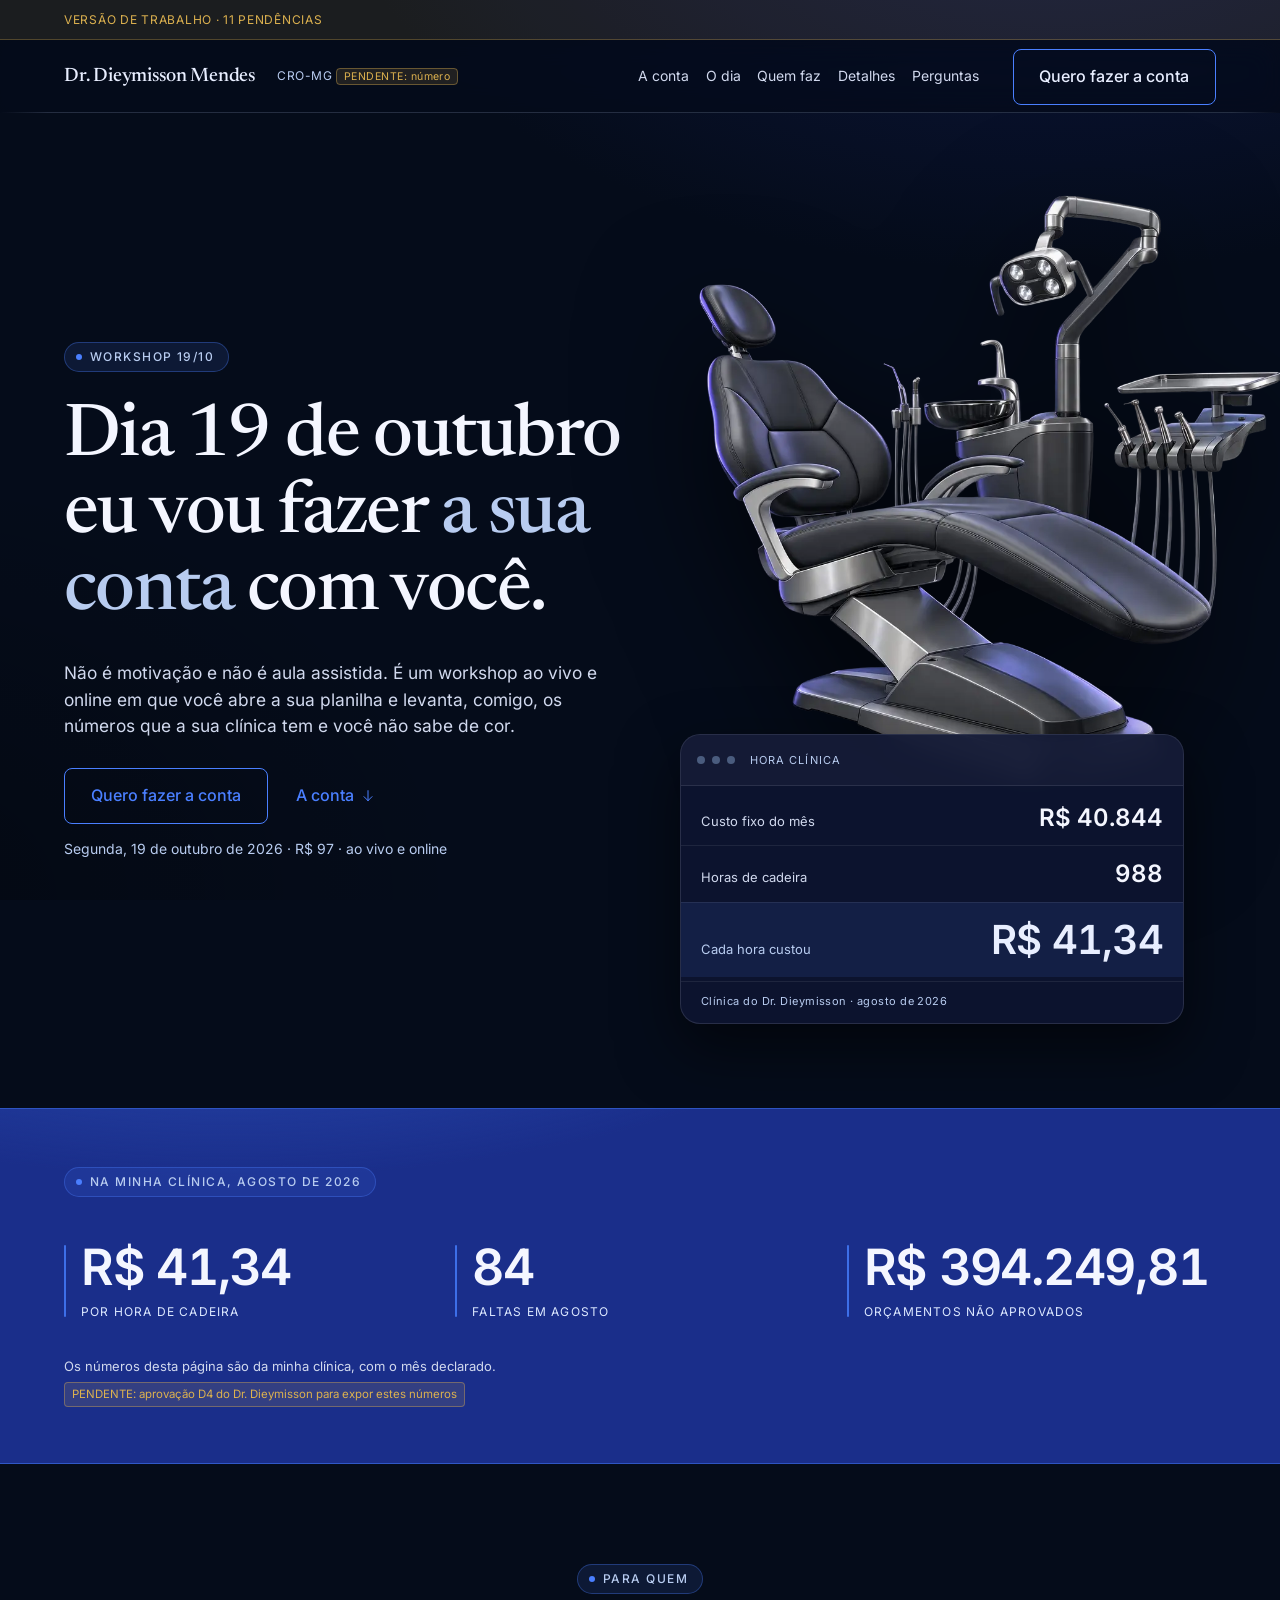
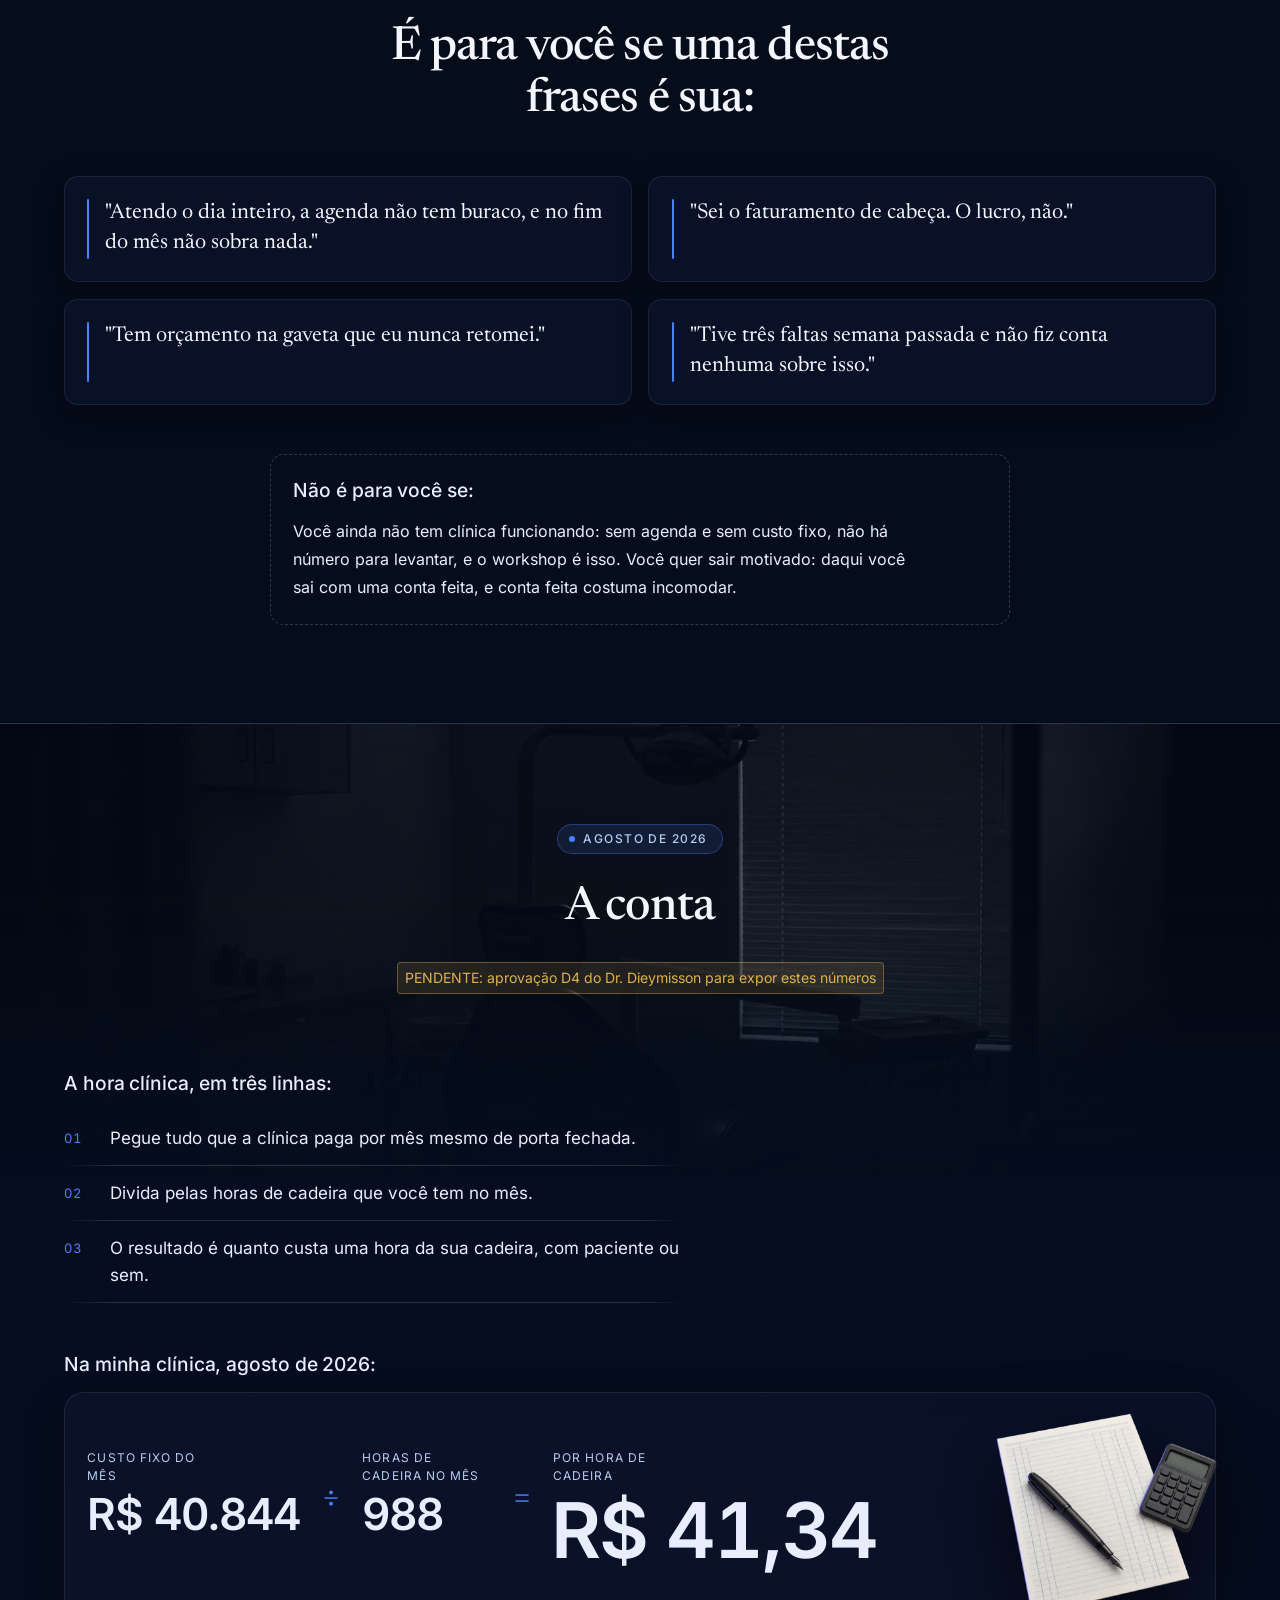
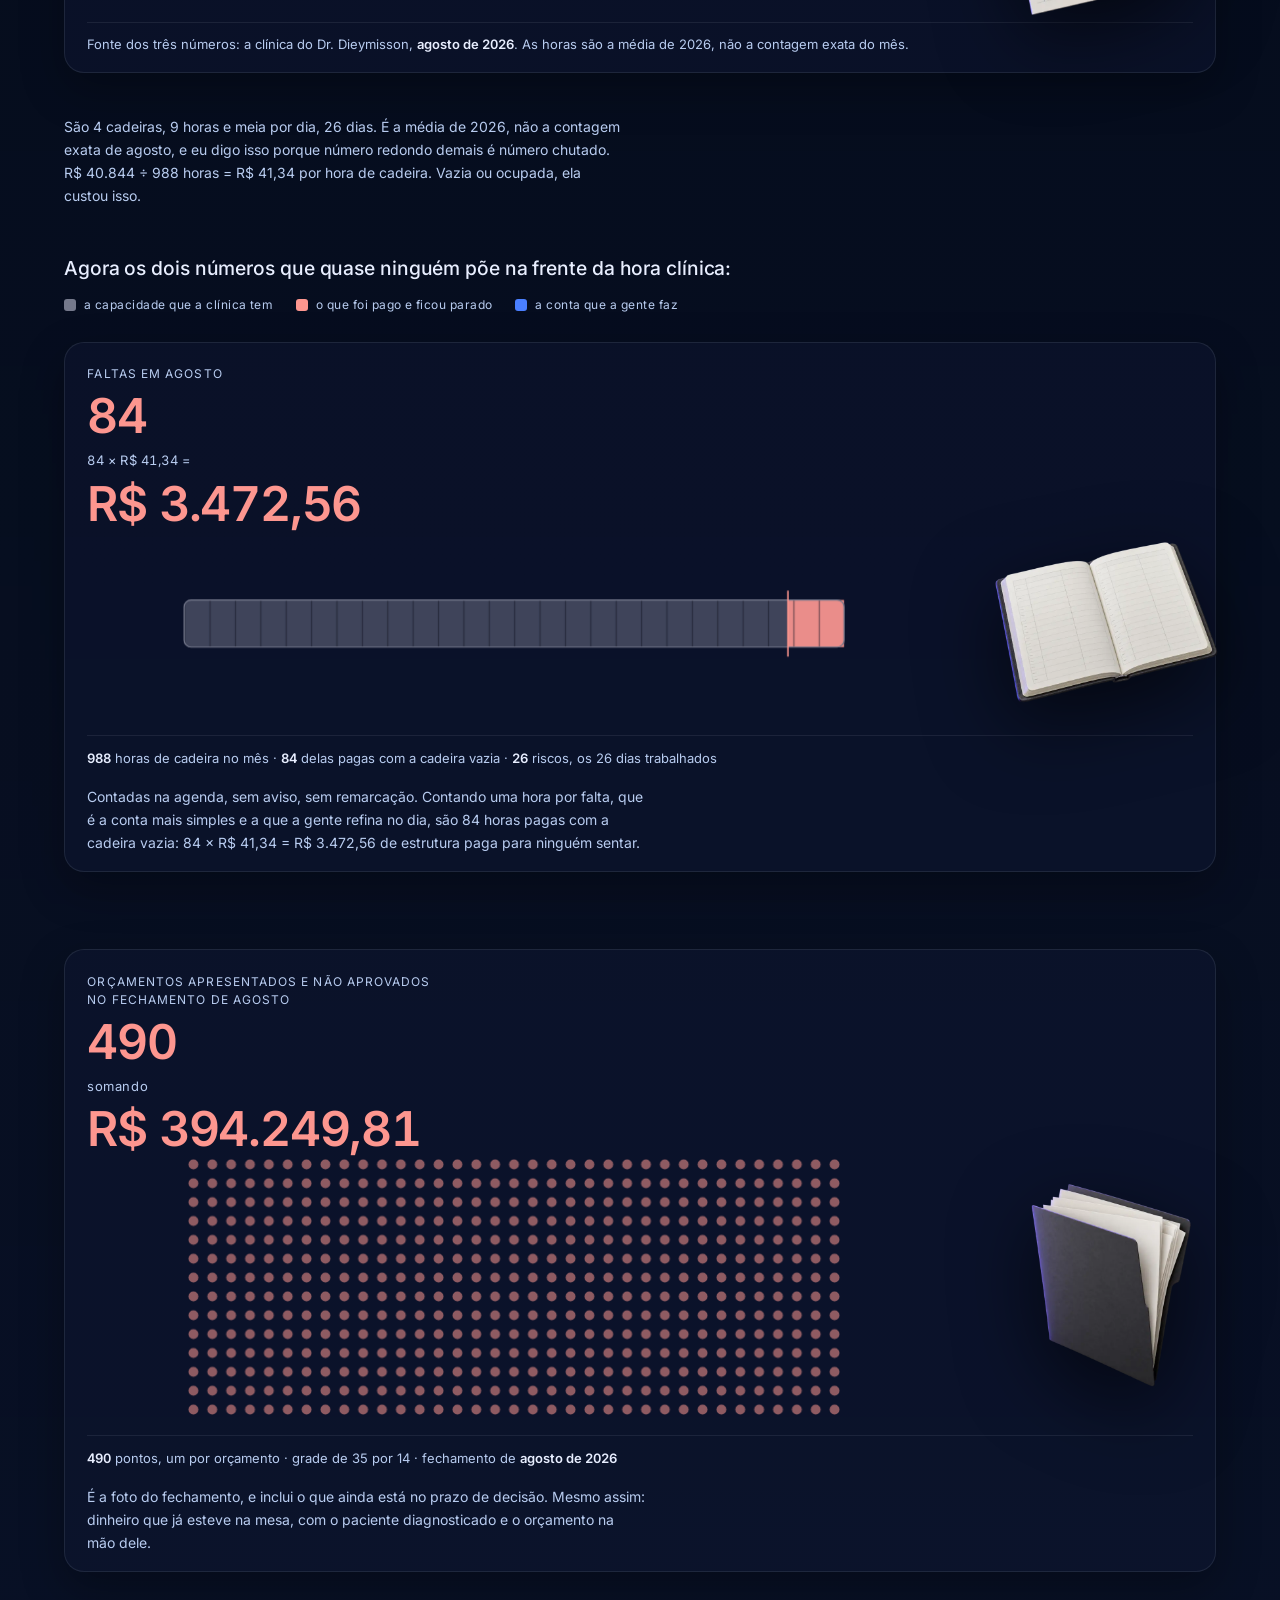
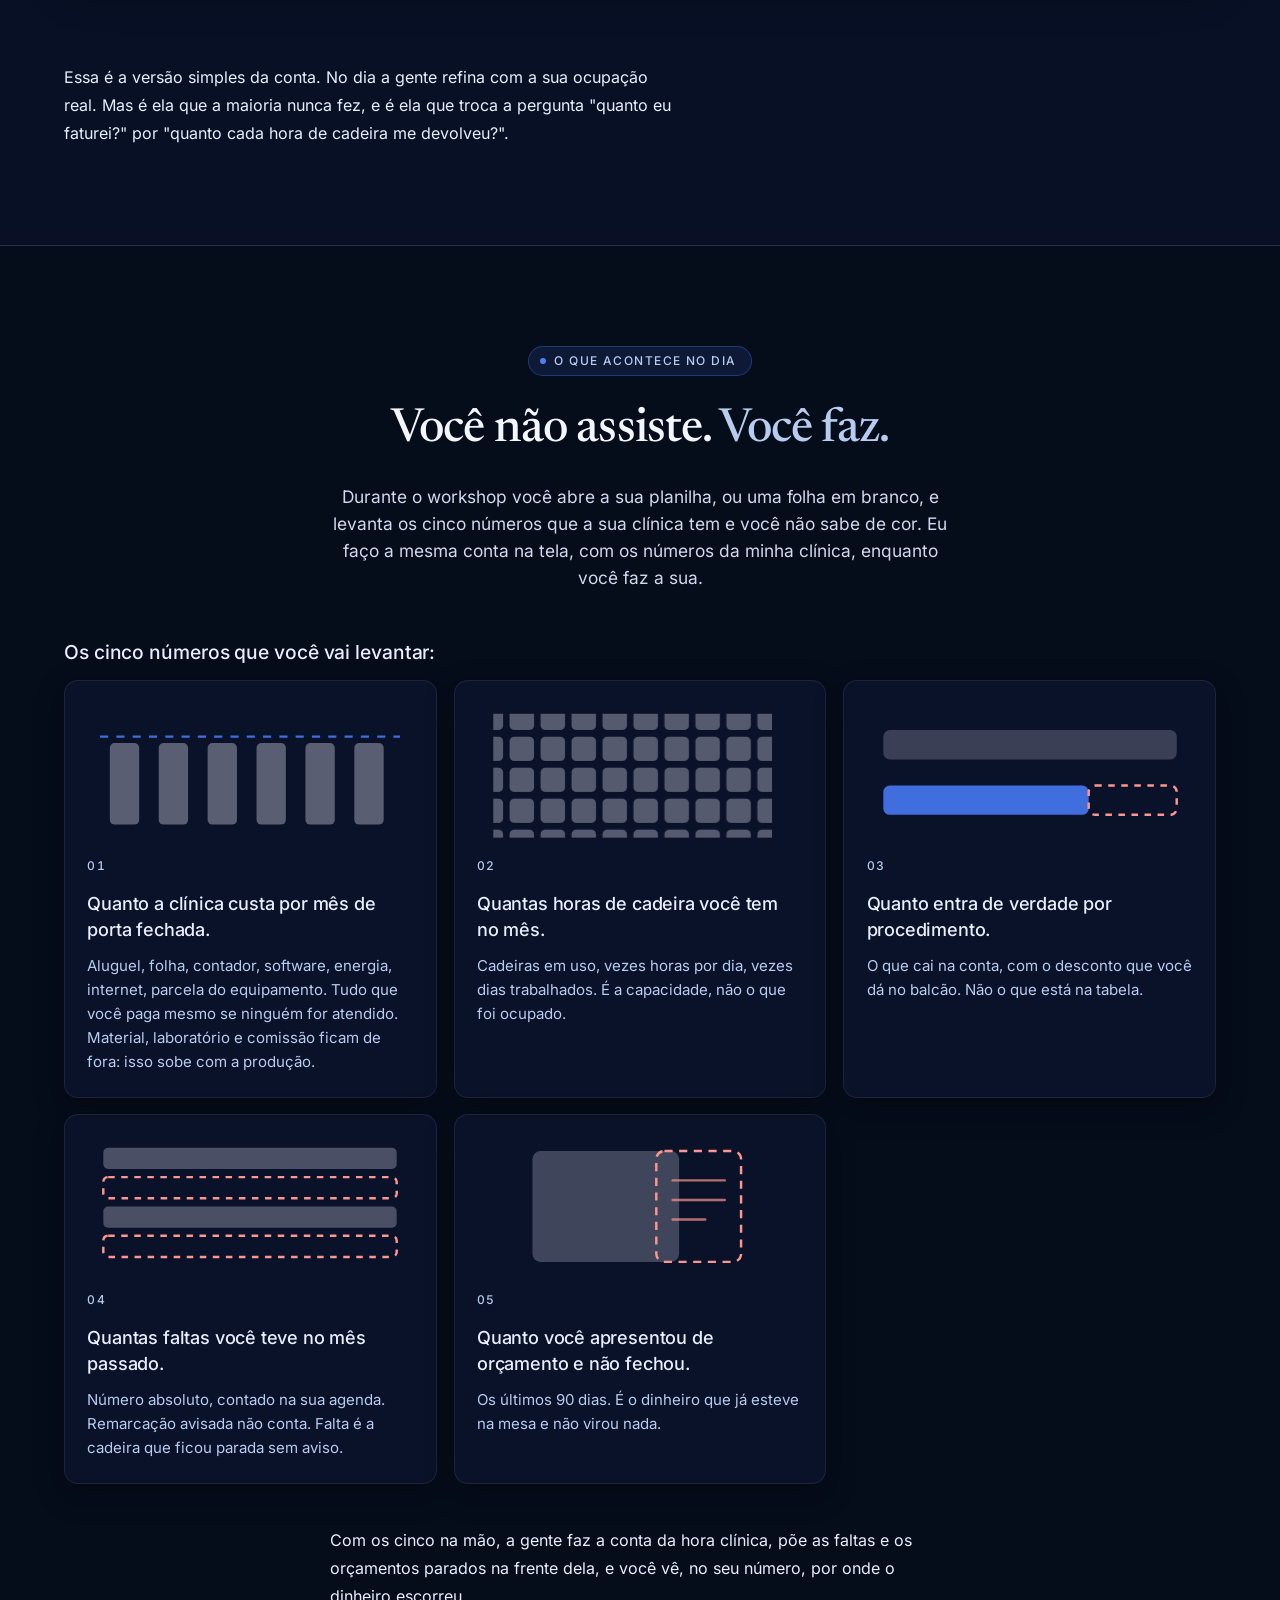
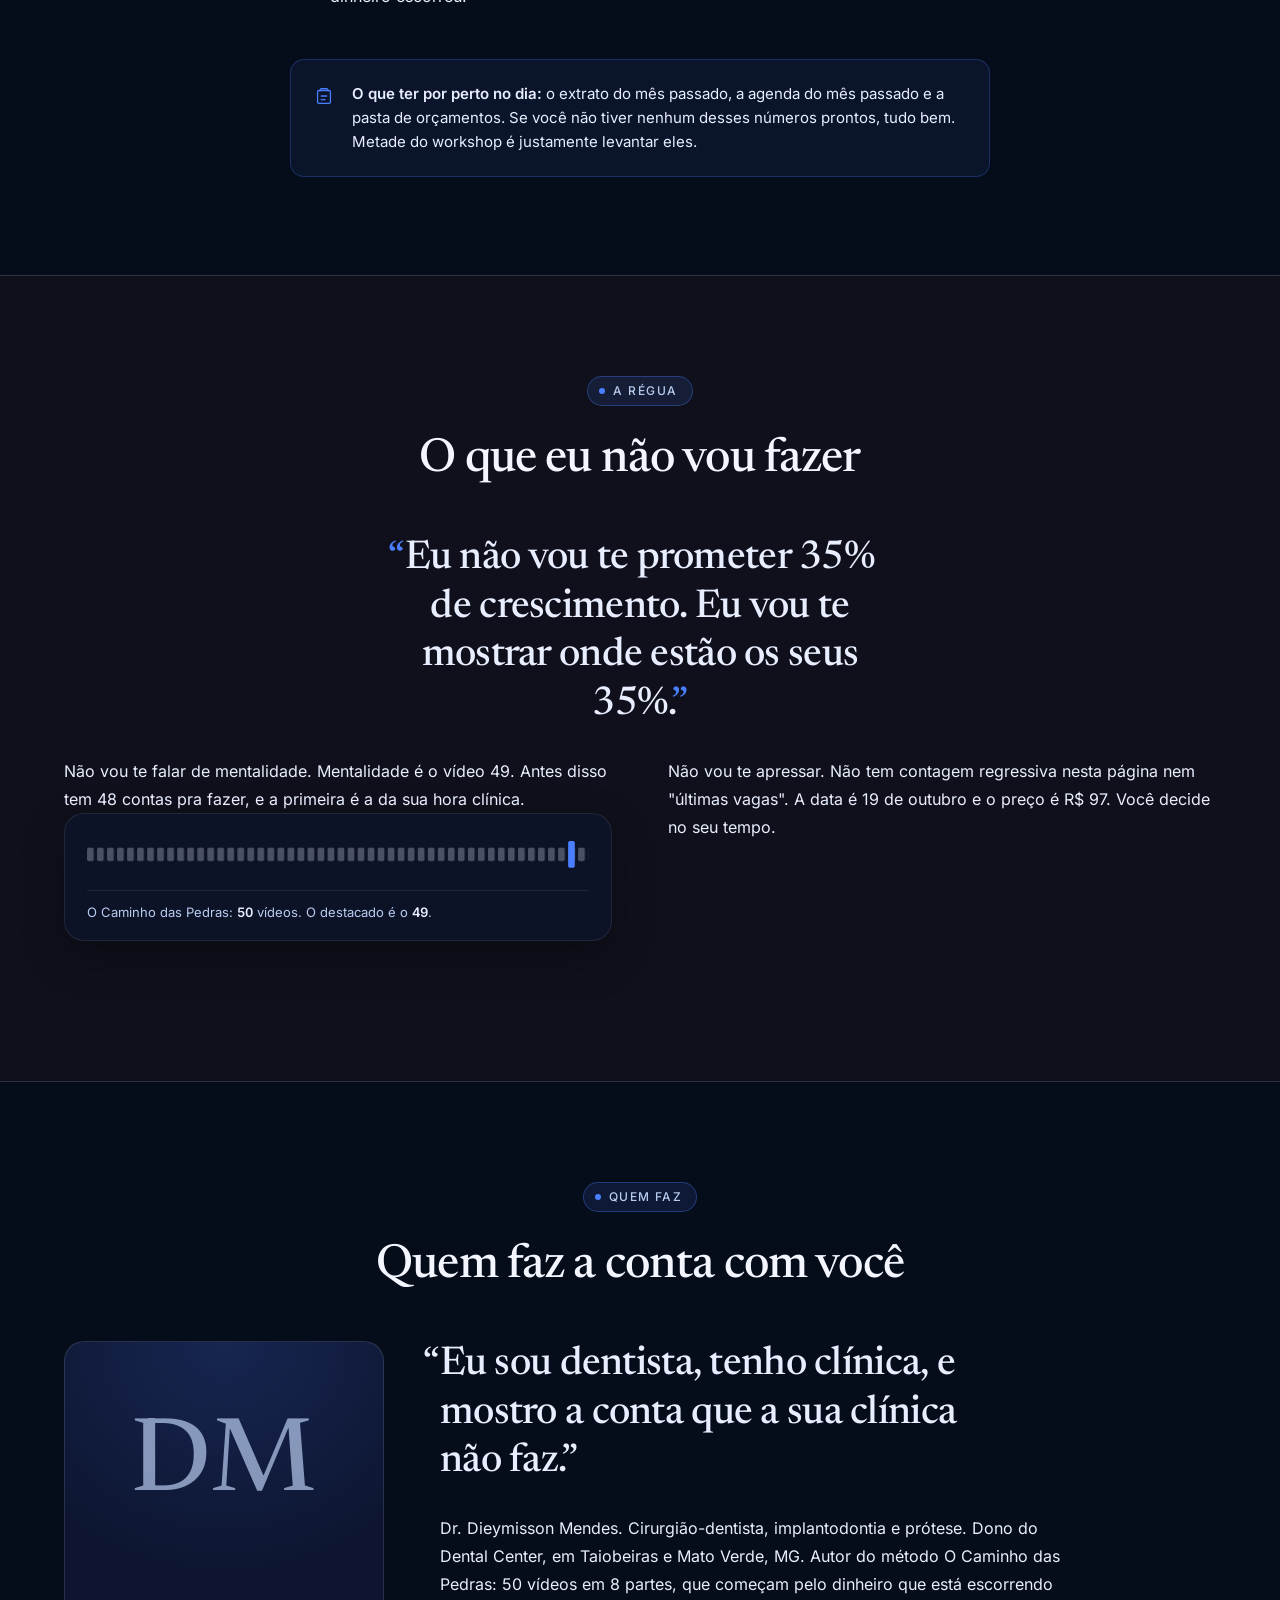
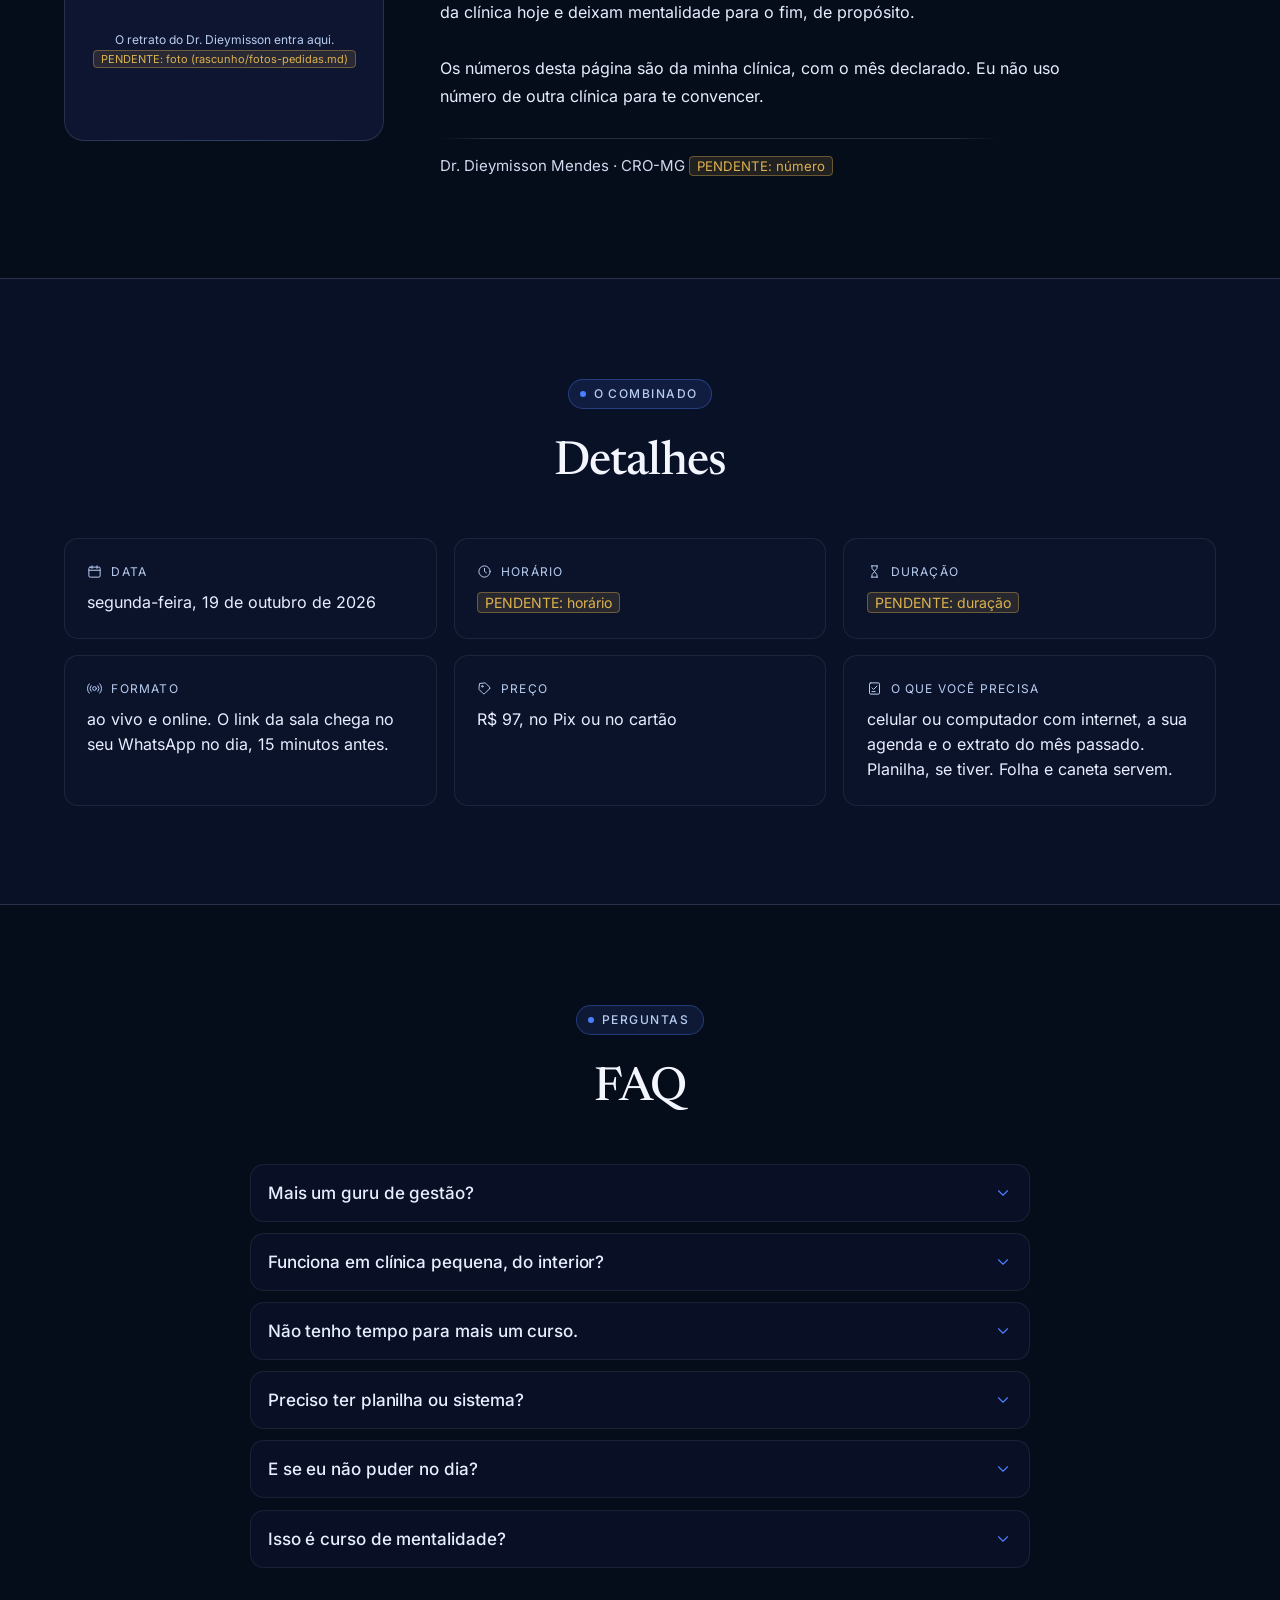
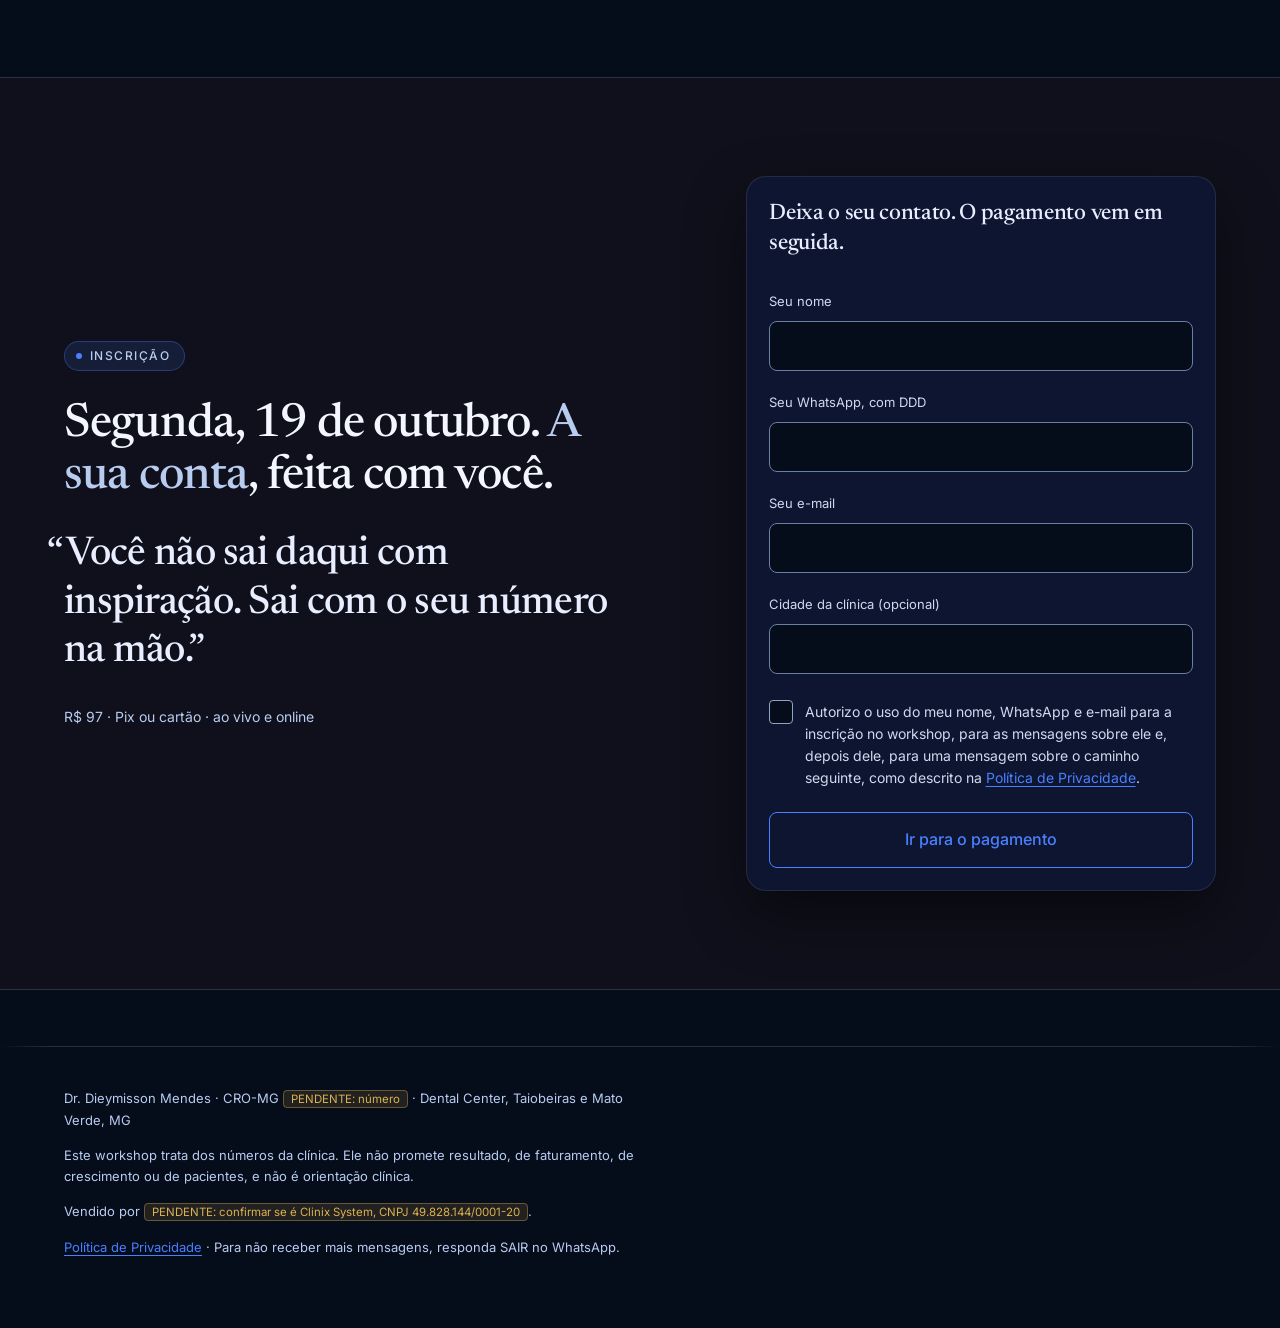
==== commit ab47093f: "Página de venda refeita pelo Gael, com a paleta da Clinix System Pedido do Jean, nas palavras dele: " ====
--- a/index.html
+++ b/index.html
@@ -16,8 +16,11 @@
 <meta name="twitter:card" content="summary_large_image">
 <meta name="theme-color" content="#161826"><!-- = --color-bg do Nocturne; meta não aceita var() -->
 <link rel="icon" href="assets/favicon.svg" type="image/svg+xml">
-<!-- Inter hospedada por nós; nenhuma requisição de terceiro sai desta página. -->
+<!-- Inter e Newsreader hospedadas por nós; nenhuma requisição de terceiro sai desta página. -->
+<link rel="preload" href="assets/fontes/inter-latin.woff2" as="font" type="font/woff2" crossorigin>
+<link rel="preload" href="assets/fontes/newsreader-latin.woff2" as="font" type="font/woff2" crossorigin>
 <link rel="stylesheet" href="assets/inter.css">
+<link rel="stylesheet" href="assets/newsreader.css">
 <link rel="stylesheet" href="nocturne/styles.css">
 <link rel="stylesheet" href="assets/estilo.css">
 <script src="assets/pagina.js" defer></script>
@@ -26,12 +29,19 @@
 
 <a class="pular" href="#conteudo">Pular para o conteúdo</a>
 
-<div class="faixa" role="note">VERSÃO DE TRABALHO · <span id="n-pendencias">10</span> pendências</div>
+<div class="faixa" role="note">VERSÃO DE TRABALHO · <span id="n-pendencias">11</span> pendências</div>
 
 <header class="cabecalho">
   <nav class="nav" aria-label="Identificação e inscrição">
     <span class="nav-brand">Dr. Dieymisson Mendes</span>
     <span class="nav-cro">CRO-MG <mark class="pendente">PENDENTE: número</mark></span>
+    <span class="nav-links">
+      <a href="#a-conta">A conta</a>
+      <a href="#o-que-acontece">O dia</a>
+      <a href="#quem-faz">Quem faz</a>
+      <a href="#detalhes">Detalhes</a>
+      <a href="#faq">Perguntas</a>
+    </span>
     <a class="btn btn-primary cta" href="#inscricao">Quero fazer a conta</a>
   </nav>
   <div class="progresso" aria-hidden="true"></div>
@@ -39,35 +49,61 @@
 
 <main id="conteudo">
 
+  <!-- ══ 1. HERO ══════════════════════════════════════════════════════════ -->
   <section class="secao hero" id="topo" aria-labelledby="h-topo">
-    <div class="wrap">
-      <p class="kicker">Workshop 19/10</p>
-      <h1 class="display" id="h-topo"><span class="line">Dia 19 de outubro eu vou fazer a sua conta com você.</span></h1>
-      <p class="lead">Não é motivação e não é aula assistida. É um workshop ao vivo e online em que você abre a sua planilha e levanta, comigo, os números que a sua clínica tem e você não sabe de cor.</p>
-      <div class="botoes">
-        <a class="btn btn-primary cta" id="cta-hero" href="#inscricao">Quero fazer a conta</a>
-        <a class="btn btn-ghost cta" href="#a-conta">A conta
-          <svg class="seta" viewBox="0 0 24 24" fill="none" stroke="currentColor" stroke-width="1.5" stroke-linecap="round" stroke-linejoin="round" aria-hidden="true"><path d="M12 4v15m0 0 6-6m-6 6-6-6"/></svg>
-        </a>
-      </div>
-      <p class="micro">Segunda, 19 de outubro de 2026 · R$ 97 · ao vivo e online</p>
-    </div>
-  </section>
-
+    <div class="wrap wrap--larga hero-grade">
+      <div class="hero-texto">
+        <p class="kicker">Workshop 19/10</p>
+        <h1 class="display" id="h-topo">Dia 19 de outubro eu vou fazer <em class="grifo">a sua conta</em> com você.</h1>
+        <p class="lead">Não é motivação e não é aula assistida. É um workshop ao vivo e online em que você abre a sua planilha e levanta, comigo, os números que a sua clínica tem e você não sabe de cor.</p>
+        <div class="botoes">
+          <a class="btn btn-primary cta" id="cta-hero" href="#inscricao">Quero fazer a conta</a>
+          <a class="btn btn-ghost cta" href="#a-conta">A conta
+            <svg class="seta" viewBox="0 0 24 24" fill="none" stroke="currentColor" stroke-width="1.5" stroke-linecap="round" stroke-linejoin="round" aria-hidden="true"><path d="M12 4v15m0 0 6-6m-6 6-6-6"/></svg>
+          </a>
+        </div>
+        <p class="micro">Segunda, 19 de outubro de 2026 · R$ 97 · ao vivo e online</p>
+      </div>
+
+      <!-- O palco do topo. Um site de software põe o mockup do produto aqui; o
+           equivalente honesto aqui é A CONTA, com os números reais da clínica do
+           Dr. Dieymisson e o mês declarado, na frente do objeto que ela mede.
+           ⛔ Nada inventado, nada de gráfico decorativo, nada de porcentagem. -->
+      <figure class="palco">
+        <img class="palco-obj" src="assets/img/cadeira.webp" width="1024" height="1024"
+             alt="Uma cadeira odontológica, em ilustração tridimensional, sobre fundo escuro."
+             fetchpriority="high" decoding="async">
+        <div class="folha">
+          <div class="folha-topo">
+            <span class="folha-ponto"></span><span class="folha-ponto"></span><span class="folha-ponto"></span>
+            <span class="folha-nome">hora clínica</span>
+          </div>
+          <dl class="folha-linhas">
+            <div><dt>Custo fixo do mês</dt><dd data-conta="40844" data-formato="brl0">R$ 40.844</dd></div>
+            <div><dt>Horas de cadeira</dt><dd data-conta="988" data-formato="int">988</dd></div>
+            <div class="folha-res"><dt>Cada hora custou</dt><dd data-conta="41.34" data-formato="brl2">R$ 41,34</dd></div>
+          </dl>
+          <p class="folha-pe">Clínica do Dr. Dieymisson · agosto de 2026</p>
+        </div>
+      </figure>
+    </div>
+  </section>
+
+  <!-- ══ 2. FAIXA DE NÚMEROS ══════════════════════════════════════════════ -->
   <section class="numeros" aria-labelledby="h-numeros">
-    <div class="wrap">
+    <div class="wrap wrap--larga">
       <h2 class="kicker" id="h-numeros">Na minha clínica, agosto de 2026</h2>
       <dl class="numeros-grade">
         <div>
-          <dt>R$ 41,34</dt>
+          <dt data-conta="41.34" data-formato="brl2">R$ 41,34</dt>
           <dd>Por hora de cadeira</dd>
         </div>
         <div>
-          <dt>84</dt>
+          <dt data-conta="84" data-formato="int">84</dt>
           <dd>Faltas em agosto</dd>
         </div>
         <div>
-          <dt>R$ 394.249,81</dt>
+          <dt data-conta="394249.81" data-formato="brl2">R$ 394.249,81</dt>
           <dd>Orçamentos não aprovados</dd>
         </div>
       </dl>
@@ -75,10 +111,13 @@
     </div>
   </section>
 
+  <!-- ══ 3. PARA QUEM ═════════════════════════════════════════════════════ -->
   <section class="secao" id="para-quem" aria-labelledby="h-para-quem">
-    <div class="wrap">
-      <p class="kicker">Para quem</p>
-      <h2 class="titulo" id="h-para-quem">É para você se uma destas frases é sua:</h2>
+    <div class="wrap wrap--larga">
+      <div class="cabeca">
+        <p class="kicker">Para quem</p>
+        <h2 class="titulo" id="h-para-quem">É para você se uma destas frases é sua:</h2>
+      </div>
       <ul class="frases revela">
         <li>"Atendo o dia inteiro, a agenda não tem buraco, e no fim do mês não sobra nada."</li>
         <li>"Sei o faturamento de cabeça. O lucro, não."</li>
@@ -92,10 +131,19 @@
     </div>
   </section>
 
-  <section class="secao secao--tinta" id="a-conta" aria-labelledby="h-a-conta">
-    <div class="wrap">
-      <h2 class="titulo titulo--grande" id="h-a-conta">A conta</h2>
-      <mark class="pendente pendente--linha">PENDENTE: aprovação D4 do Dr. Dieymisson para expor estes números</mark>
+  <!-- ══ 4. A CONTA ═══════════════════════════════════════════════════════ -->
+  <section class="secao secao--tinta secao--cena" id="a-conta" aria-labelledby="h-a-conta">
+    <!-- A sala vazia é a primeira linha da conta: "tudo que a clínica paga por
+         mês mesmo de porta fechada". Fica atrás do título, sob um véu escuro
+         que garante o contraste do texto. `aria-hidden`: é cenário, não informação. -->
+    <img class="cena" src="assets/img/clinica-fechada.webp" width="1600" height="1067"
+         alt="" aria-hidden="true" loading="lazy" decoding="async">
+    <div class="wrap wrap--larga">
+      <div class="cabeca">
+        <p class="kicker">Agosto de 2026</p>
+        <h2 class="titulo titulo--grande" id="h-a-conta">A conta</h2>
+        <mark class="pendente pendente--linha">PENDENTE: aprovação D4 do Dr. Dieymisson para expor estes números</mark>
+      </div>
 
       <h3 class="sub">A hora clínica, em três linhas:</h3>
       <ol class="receita">
@@ -106,75 +154,196 @@
 
       <h3 class="sub">Na minha clínica, agosto de 2026:</h3>
 
-      <div class="equacao revela">
-        <div class="parcela">
-          <p class="rotulo">Custo fixo do mês</p>
-          <span class="parcela-valor">R$ 40.844</span>
-        </div>
-        <div class="op" aria-hidden="true">÷</div>
-        <div class="parcela">
-          <p class="rotulo">Horas de cadeira no mês</p>
-          <span class="parcela-valor">988</span>
-        </div>
-        <div class="op" aria-hidden="true">=</div>
-        <div class="parcela parcela--total">
-          <p class="rotulo">Por hora de cadeira</p>
-          <span class="parcela-valor">R$ 41,34</span>
-        </div>
-      </div>
+      <!-- ILUSTRAÇÃO 1 · a conta se armando. Os três números são os declarados
+           de agosto/2026 e nada mais entra aqui. -->
+      <figure class="quadro revela">
+        <div class="quadro-par">
+          <div class="equacao">
+            <div class="parcela">
+              <p class="rotulo">Custo fixo do mês</p>
+              <span class="parcela-valor" data-conta="40844" data-formato="brl0">R$ 40.844</span>
+            </div>
+            <div class="op" aria-hidden="true">÷</div>
+            <div class="parcela">
+              <p class="rotulo">Horas de cadeira no mês</p>
+              <span class="parcela-valor" data-conta="988" data-formato="int">988</span>
+            </div>
+            <div class="op" aria-hidden="true">=</div>
+            <div class="parcela parcela--total">
+              <p class="rotulo">Por hora de cadeira</p>
+              <span class="parcela-valor" data-conta="41.34" data-formato="brl2">R$ 41,34</span>
+            </div>
+          </div>
+          <img class="quadro-obj" src="assets/img/planilha.webp" width="700" height="700"
+               alt="Uma folha de papel pautada em branco, com caneta e calculadora, em ilustração tridimensional."
+               loading="lazy" decoding="async">
+        </div>
+        <p class="quadro-legenda">Fonte dos três números: a clínica do Dr. Dieymisson, <b>agosto de 2026</b>. As horas são a média de 2026, não a contagem exata do mês.</p>
+      </figure>
 
       <p class="miudo equacao-nota">São 4 cadeiras, 9 horas e meia por dia, 26 dias. É a média de 2026, não a contagem exata de agosto, e eu digo isso porque número redondo demais é número chutado. R$ 40.844 ÷ 988 horas = R$ 41,34 por hora de cadeira. Vazia ou ocupada, ela custou isso.</p>
 
       <h3 class="sub">Agora os dois números que quase ninguém põe na frente da hora clínica:</h3>
 
+      <ul class="tintas" aria-label="O que cada cor representa nas ilustrações">
+        <li><i style="background: var(--tinta-capacidade)"></i> a capacidade que a clínica tem</li>
+        <li><i style="background: var(--ruim)"></i> o que foi pago e ficou parado</li>
+        <li><i style="background: var(--color-accent)"></i> a conta que a gente faz</li>
+      </ul>
+
       <div class="maus">
-        <div class="mau revela">
+
+        <!-- ILUSTRAÇÃO 2 · 988 horas de capacidade, 84 pagas com a cadeira vazia.
+             A largura vermelha é 84/988 da barra, medida, não estimada. Os 26
+             riscos verticais são os 26 dias trabalhados que compõem as 988 h. -->
+        <figure class="quadro mau revela">
           <p class="rotulo">Faltas em agosto</p>
-          <span class="mau-valor">84</span>
+          <span class="mau-valor" data-conta="84" data-formato="int">84</span>
           <p class="mau-passo">84 × R$ 41,34 =</p>
-          <span class="mau-valor">R$ 3.472,56</span>
+          <span class="mau-valor" data-conta="3472.56" data-formato="brl2">R$ 3.472,56</span>
+
+          <div class="quadro-par">
+            <svg class="ilustra" viewBox="0 0 560 84" role="img"
+                 aria-label="Barra da capacidade do mês: 988 horas de cadeira em agosto de 2026, das quais 84 horas, no trecho final, foram pagas com a cadeira vazia.">
+              <defs>
+                <pattern id="dias" width="21.538" height="40" patternUnits="userSpaceOnUse">
+                  <rect x="0" y="0" width="1" height="40" fill="#161826" opacity=".55"></rect>
+                </pattern>
+              </defs>
+              <g class="barra-cresce">
+                <rect x="0" y="22" width="560" height="40" rx="6" fill="var(--tinta-capacidade)" opacity=".5"></rect>
+                <rect x="512.4" y="22" width="47.6" height="40" fill="var(--ruim)" opacity=".9"></rect>
+                <rect x="0" y="22" width="560" height="40" rx="6" fill="url(#dias)"></rect>
+                <rect x="0" y="22" width="560" height="40" rx="6" fill="none" stroke="var(--tinta-capacidade)" stroke-width="1"></rect>
+                <line x1="512.4" y1="14" x2="512.4" y2="70" stroke="var(--ruim)" stroke-width="1.5" opacity=".85"></line>
+              </g>
+            </svg>
+            <img class="quadro-obj" src="assets/img/agenda.webp" width="700" height="700"
+                 alt="Uma agenda aberta com páginas pautadas em branco, em ilustração tridimensional."
+                 loading="lazy" decoding="async">
+          </div>
+          <p class="quadro-legenda"><b>988</b> horas de cadeira no mês · <b>84</b> delas pagas com a cadeira vazia · <b>26</b> riscos, os 26 dias trabalhados</p>
+
           <p class="miudo">Contadas na agenda, sem aviso, sem remarcação. Contando uma hora por falta, que é a conta mais simples e a que a gente refina no dia, são 84 horas pagas com a cadeira vazia: 84 × R$ 41,34 = R$ 3.472,56 de estrutura paga para ninguém sentar.</p>
-        </div>
-        <div class="mau revela">
+        </figure>
+
+        <!-- ILUSTRAÇÃO 3 · 490 orçamentos, um ponto cada. A grade é 35 × 14, que
+             dá 490 pontos EXATOS, nem arredondamento nem enfeite. -->
+        <figure class="quadro mau revela">
           <p class="rotulo">Orçamentos apresentados e não aprovados no fechamento de agosto</p>
-          <span class="mau-valor">490</span>
+          <span class="mau-valor" data-conta="490" data-formato="int">490</span>
           <p class="mau-passo">somando</p>
-          <span class="mau-valor">R$ 394.249,81</span>
+          <span class="mau-valor" data-conta="394249.81" data-formato="brl2">R$ 394.249,81</span>
+
+          <div class="quadro-par">
+            <svg class="ilustra" viewBox="0 0 560 224" role="img"
+                 aria-label="Grade de 490 pontos, um para cada orçamento apresentado e não aprovado no fechamento de agosto de 2026.">
+              <defs>
+                <pattern id="orcamentos" width="16" height="16" patternUnits="userSpaceOnUse">
+                  <circle cx="8" cy="8" r="4.2" fill="var(--ruim)" opacity=".55"></circle>
+                </pattern>
+              </defs>
+              <g class="pontos-cortina">
+                <rect x="0" y="0" width="560" height="224" fill="url(#orcamentos)"></rect>
+              </g>
+            </svg>
+            <img class="quadro-obj" src="assets/img/pasta.webp" width="700" height="700"
+                 alt="Uma pilha de folhas em branco dentro de uma pasta, em ilustração tridimensional."
+                 loading="lazy" decoding="async">
+          </div>
+          <p class="quadro-legenda"><b>490</b> pontos, um por orçamento · grade de 35 por 14 · fechamento de <b>agosto de 2026</b></p>
+
           <p class="miudo">É a foto do fechamento, e inclui o que ainda está no prazo de decisão. Mesmo assim: dinheiro que já esteve na mesa, com o paciente diagnosticado e o orçamento na mão dele.</p>
-        </div>
+        </figure>
       </div>
 
       <p class="corpo conta-fim">Essa é a versão simples da conta. No dia a gente refina com a sua ocupação real. Mas é ela que a maioria nunca fez, e é ela que troca a pergunta "quanto eu faturei?" por "quanto cada hora de cadeira me devolveu?".</p>
     </div>
   </section>
 
+  <!-- ══ 5. O QUE ACONTECE NO DIA ═════════════════════════════════════════ -->
   <section class="secao" id="o-que-acontece" aria-labelledby="h-o-que-acontece">
-    <div class="wrap">
-      <p class="kicker">O que acontece no dia</p>
-      <h2 class="titulo" id="h-o-que-acontece">Você não assiste. Você faz.</h2>
-      <p class="lead">Durante o workshop você abre a sua planilha, ou uma folha em branco, e levanta os cinco números que a sua clínica tem e você não sabe de cor. Eu faço a mesma conta na tela, com os números da minha clínica, enquanto você faz a sua.</p>
+    <div class="wrap wrap--larga">
+      <div class="cabeca">
+        <p class="kicker">O que acontece no dia</p>
+        <h2 class="titulo" id="h-o-que-acontece">Você não assiste. <em class="grifo">Você faz.</em></h2>
+        <p class="lead">Durante o workshop você abre a sua planilha, ou uma folha em branco, e levanta os cinco números que a sua clínica tem e você não sabe de cor. Eu faço a mesma conta na tela, com os números da minha clínica, enquanto você faz a sua.</p>
+      </div>
 
       <h3 class="sub">Os cinco números que você vai levantar:</h3>
-      <ol class="linhas">
-        <li class="revela">
-          <p class="linha-t">Quanto a clínica custa por mês de porta fechada.</p>
-          <p class="linha-b">Aluguel, folha, contador, software, energia, internet, parcela do equipamento. Tudo que você paga mesmo se ninguém for atendido. Material, laboratório e comissão ficam de fora: isso sobe com a produção.</p>
+
+      <!-- Os cinco cartões, cada um com o próprio desenho. Os desenhos são
+           ESQUEMÁTICOS de propósito: nenhum número aparece neles, porque
+           nenhum destes cinco números é do Dr. Dieymisson: são os SEUS. -->
+      <ol class="cartoes">
+        <li class="cartao revela">
+          <svg class="cartao-fig" viewBox="0 0 200 84" role="img" aria-label="Desenho: barras de mesma altura sob uma linha constante, o custo que não muda com o movimento.">
+            <line x1="8" y1="20" x2="192" y2="20" stroke="var(--color-accent)" stroke-width="1.5" stroke-dasharray="5 5" opacity=".85"></line>
+            <g fill="var(--tinta-capacidade)" opacity=".75">
+              <rect x="14" y="24" width="18" height="50" rx="3"></rect>
+              <rect x="44" y="24" width="18" height="50" rx="3"></rect>
+              <rect x="74" y="24" width="18" height="50" rx="3"></rect>
+              <rect x="104" y="24" width="18" height="50" rx="3"></rect>
+              <rect x="134" y="24" width="18" height="50" rx="3"></rect>
+              <rect x="164" y="24" width="18" height="50" rx="3"></rect>
+            </g>
+          </svg>
+          <span class="cartao-n" aria-hidden="true"></span>
+          <p class="cartao-t">Quanto a clínica custa por mês de porta fechada.</p>
+          <p class="cartao-b">Aluguel, folha, contador, software, energia, internet, parcela do equipamento. Tudo que você paga mesmo se ninguém for atendido. Material, laboratório e comissão ficam de fora: isso sobe com a produção.</p>
         </li>
-        <li class="revela">
-          <p class="linha-t">Quantas horas de cadeira você tem no mês.</p>
-          <p class="linha-b">Cadeiras em uso, vezes horas por dia, vezes dias trabalhados. É a capacidade, não o que foi ocupado.</p>
+        <li class="cartao revela">
+          <svg class="cartao-fig" viewBox="0 0 200 84" role="img" aria-label="Desenho: quatro fileiras de blocos, as cadeiras vezes as horas do dia, a capacidade do mês.">
+            <defs>
+              <pattern id="cap" width="19" height="19" patternUnits="userSpaceOnUse">
+                <rect x="1" y="1" width="15" height="15" rx="3" fill="var(--tinta-capacidade)" opacity=".7"></rect>
+              </pattern>
+            </defs>
+            <rect x="10" y="6" width="171" height="76" fill="url(#cap)"></rect>
+          </svg>
+          <span class="cartao-n" aria-hidden="true"></span>
+          <p class="cartao-t">Quantas horas de cadeira você tem no mês.</p>
+          <p class="cartao-b">Cadeiras em uso, vezes horas por dia, vezes dias trabalhados. É a capacidade, não o que foi ocupado.</p>
         </li>
-        <li class="revela">
-          <p class="linha-t">Quanto entra de verdade por procedimento.</p>
-          <p class="linha-b">O que cai na conta, com o desconto que você dá no balcão. Não o que está na tabela.</p>
+        <li class="cartao revela">
+          <svg class="cartao-fig" viewBox="0 0 200 84" role="img" aria-label="Desenho: uma barra cheia, a tabela, e abaixo dela uma barra menor com o trecho que falta pontilhado, o desconto do balcão.">
+            <rect x="10" y="16" width="180" height="18" rx="4" fill="var(--tinta-capacidade)" opacity=".45"></rect>
+            <rect x="10" y="50" width="126" height="18" rx="4" fill="var(--color-accent)" opacity=".85"></rect>
+            <rect x="136" y="50" width="54" height="18" rx="4" fill="none" stroke="var(--ruim)" stroke-width="1.5" stroke-dasharray="4 4"></rect>
+          </svg>
+          <span class="cartao-n" aria-hidden="true"></span>
+          <p class="cartao-t">Quanto entra de verdade por procedimento.</p>
+          <p class="cartao-b">O que cai na conta, com o desconto que você dá no balcão. Não o que está na tabela.</p>
         </li>
-        <li class="revela">
-          <p class="linha-t">Quantas faltas você teve no mês passado.</p>
-          <p class="linha-b">Número absoluto, contado na sua agenda. Remarcação avisada não conta. Falta é a cadeira que ficou parada sem aviso.</p>
+        <li class="cartao revela">
+          <svg class="cartao-fig" viewBox="0 0 200 84" role="img" aria-label="Desenho: uma coluna de horários da agenda com duas faixas vazias, contornadas, no meio das ocupadas.">
+            <g>
+              <rect x="10" y="6" width="180" height="13" rx="3" fill="var(--tinta-capacidade)" opacity=".6"></rect>
+              <rect x="10" y="24" width="180" height="13" rx="3" fill="none" stroke="var(--ruim)" stroke-width="1.5" stroke-dasharray="4 4"></rect>
+              <rect x="10" y="42" width="180" height="13" rx="3" fill="var(--tinta-capacidade)" opacity=".6"></rect>
+              <rect x="10" y="60" width="180" height="13" rx="3" fill="none" stroke="var(--ruim)" stroke-width="1.5" stroke-dasharray="4 4"></rect>
+            </g>
+          </svg>
+          <span class="cartao-n" aria-hidden="true"></span>
+          <p class="cartao-t">Quantas faltas você teve no mês passado.</p>
+          <p class="cartao-b">Número absoluto, contado na sua agenda. Remarcação avisada não conta. Falta é a cadeira que ficou parada sem aviso.</p>
         </li>
-        <li class="revela">
-          <p class="linha-t">Quanto você apresentou de orçamento e não fechou.</p>
-          <p class="linha-b">Os últimos 90 dias. É o dinheiro que já esteve na mesa e não virou nada.</p>
+        <li class="cartao revela">
+          <svg class="cartao-fig" viewBox="0 0 200 84" role="img" aria-label="Desenho: três folhas de orçamento sobrepostas, a da frente ainda em contorno pontilhado, sem assinatura.">
+            <g fill="var(--tinta-capacidade)" opacity=".5">
+              <rect x="34" y="8" width="52" height="68" rx="5"></rect>
+              <rect x="72" y="8" width="52" height="68" rx="5"></rect>
+            </g>
+            <rect x="110" y="8" width="52" height="68" rx="5" fill="none" stroke="var(--ruim)" stroke-width="1.5" stroke-dasharray="5 4"></rect>
+            <g stroke="var(--ruim)" stroke-width="1.5" opacity=".7" stroke-linecap="round">
+              <line x1="120" y1="26" x2="152" y2="26"></line>
+              <line x1="120" y1="38" x2="152" y2="38"></line>
+              <line x1="120" y1="50" x2="140" y2="50"></line>
+            </g>
+          </svg>
+          <span class="cartao-n" aria-hidden="true"></span>
+          <p class="cartao-t">Quanto você apresentou de orçamento e não fechou.</p>
+          <p class="cartao-b">Os últimos 90 dias. É o dinheiro que já esteve na mesa e não virou nada.</p>
         </li>
       </ol>
 
@@ -187,42 +356,93 @@
     </div>
   </section>
 
-  <section class="secao secao--tinta" id="nao-vou-fazer" aria-labelledby="h-nao-vou-fazer">
-    <div class="wrap">
-      <h2 class="titulo" id="h-nao-vou-fazer">O que eu não vou fazer</h2>
-      <blockquote class="citacao">Eu não vou te prometer 35% de crescimento. Eu vou te mostrar onde estão os seus 35%.</blockquote>
-      <p class="corpo">Não vou te falar de mentalidade. Mentalidade é o vídeo 49. Antes disso tem 48 contas pra fazer, e a primeira é a da sua hora clínica.</p>
-      <p class="corpo">Não vou te apressar. Não tem contagem regressiva nesta página nem "últimas vagas". A data é 19 de outubro e o preço é R$ 97. Você decide no seu tempo.</p>
-    </div>
-  </section>
-
+  <!-- ══ 6. O QUE EU NÃO VOU FAZER ════════════════════════════════════════ -->
+  <section class="secao secao--baixa" id="nao-vou-fazer" aria-labelledby="h-nao-vou-fazer">
+    <div class="wrap wrap--larga">
+      <div class="cabeca">
+        <p class="kicker">A régua</p>
+        <h2 class="titulo" id="h-nao-vou-fazer">O que eu não vou fazer</h2>
+      </div>
+      <blockquote class="citacao citacao--centro">Eu não vou te prometer 35% de crescimento. Eu vou te mostrar onde estão os seus 35%.</blockquote>
+      <div class="recusa">
+        <div>
+          <p class="corpo">Não vou te falar de mentalidade. Mentalidade é o vídeo 49. Antes disso tem 48 contas pra fazer, e a primeira é a da sua hora clínica.</p>
+          <!-- ILUSTRAÇÃO 4 · os 50 vídeos de O Caminho das Pedras, com o 49 marcado.
+               Os dois números vêm da própria copy: "50 vídeos em 8 partes" e
+               "Mentalidade é o vídeo 49". Nada mais. -->
+          <figure class="quadro">
+            <svg class="ilustra" viewBox="0 0 600 44" role="img"
+                 aria-label="Cinquenta traços, um por vídeo do método O Caminho das Pedras. O quadragésimo nono, o de mentalidade, está destacado no fim.">
+              <defs>
+                <pattern id="videos" width="12" height="44" patternUnits="userSpaceOnUse">
+                  <rect x="0" y="14" width="8" height="16" rx="2" fill="var(--tinta-capacidade)" opacity=".6"></rect>
+                </pattern>
+              </defs>
+              <rect x="0" y="0" width="600" height="44" fill="url(#videos)"></rect>
+              <rect x="576" y="6" width="8" height="32" rx="2" fill="var(--color-accent)"></rect>
+            </svg>
+            <p class="quadro-legenda">O Caminho das Pedras: <b>50</b> vídeos. O destacado é o <b>49</b>.</p>
+          </figure>
+        </div>
+        <p class="corpo">Não vou te apressar. Não tem contagem regressiva nesta página nem "últimas vagas". A data é 19 de outubro e o preço é R$ 97. Você decide no seu tempo.</p>
+      </div>
+    </div>
+  </section>
+
+  <!-- ══ 7. QUEM FAZ A CONTA COM VOCÊ ═════════════════════════════════════ -->
   <section class="secao" id="quem-faz" aria-labelledby="h-quem-faz">
-    <div class="wrap">
-      <h2 class="titulo" id="h-quem-faz">Quem faz a conta com você</h2>
-      <blockquote class="citacao citacao--curta">Eu sou dentista, tenho clínica, e mostro a conta que a sua clínica não faz.</blockquote>
-      <p class="corpo">Dr. Dieymisson Mendes. Cirurgião-dentista, implantodontia e prótese. Dono do Dental Center, em Taiobeiras e Mato Verde, MG. Autor do método O Caminho das Pedras: 50 vídeos em 8 partes, que começam pelo dinheiro que está escorrendo da clínica hoje e deixam mentalidade para o fim, de propósito.</p>
-      <p class="corpo">Os números desta página são da minha clínica, com o mês declarado. Eu não uso número de outra clínica para te convencer.</p>
-      <p class="assinatura">Dr. Dieymisson Mendes · CRO-MG <mark class="pendente">PENDENTE: número</mark></p>
-    </div>
-  </section>
-
-  <section class="secao" id="detalhes" aria-labelledby="h-detalhes">
-    <div class="wrap">
-      <h2 class="titulo" id="h-detalhes">Detalhes</h2>
+    <div class="wrap wrap--larga">
+      <div class="cabeca">
+        <p class="kicker">Quem faz</p>
+        <h2 class="titulo" id="h-quem-faz">Quem faz a conta com você</h2>
+      </div>
+      <div class="autor">
+        <!-- ⛔ O retrato do Dr. Dieymisson NÃO existe no acervo (medido em 08/09).
+             Não entra rosto de banco de imagem nem gerado por IA no lugar dele:
+             a página nomeia a pessoa e põe o CRO ao lado. O que pedir a ele está
+             em rascunho/fotos-pedidas.md. -->
+        <figure class="retrato">
+          <span class="retrato-sigla" aria-hidden="true">DM</span>
+          <figcaption class="retrato-pe">
+            O retrato do Dr. Dieymisson entra aqui.<br>
+            <mark class="pendente">PENDENTE: foto (rascunho/fotos-pedidas.md)</mark>
+          </figcaption>
+        </figure>
+        <div>
+          <blockquote class="citacao citacao--curta">Eu sou dentista, tenho clínica, e mostro a conta que a sua clínica não faz.</blockquote>
+          <p class="corpo">Dr. Dieymisson Mendes. Cirurgião-dentista, implantodontia e prótese. Dono do Dental Center, em Taiobeiras e Mato Verde, MG. Autor do método O Caminho das Pedras: 50 vídeos em 8 partes, que começam pelo dinheiro que está escorrendo da clínica hoje e deixam mentalidade para o fim, de propósito.</p>
+          <p class="corpo">Os números desta página são da minha clínica, com o mês declarado. Eu não uso número de outra clínica para te convencer.</p>
+          <p class="assinatura">Dr. Dieymisson Mendes · CRO-MG <mark class="pendente">PENDENTE: número</mark></p>
+        </div>
+      </div>
+    </div>
+  </section>
+
+  <!-- ══ 8. DETALHES ══════════════════════════════════════════════════════ -->
+  <section class="secao secao--tinta" id="detalhes" aria-labelledby="h-detalhes">
+    <div class="wrap wrap--larga">
+      <div class="cabeca">
+        <p class="kicker">O combinado</p>
+        <h2 class="titulo" id="h-detalhes">Detalhes</h2>
+      </div>
       <dl class="detalhes">
-        <div><dt>Data</dt><dd>segunda-feira, 19 de outubro de 2026</dd></div>
-        <div><dt>Horário</dt><dd><mark class="pendente">PENDENTE: horário</mark></dd></div>
-        <div><dt>Duração</dt><dd><mark class="pendente">PENDENTE: duração</mark></dd></div>
-        <div><dt>Formato</dt><dd>ao vivo e online. O link da sala chega no seu WhatsApp no dia, 15 minutos antes.</dd></div>
-        <div><dt>Preço</dt><dd>R$ 97, no Pix ou no cartão</dd></div>
-        <div><dt>O que você precisa</dt><dd>celular ou computador com internet, a sua agenda e o extrato do mês passado. Planilha, se tiver. Folha e caneta servem.</dd></div>
+        <div><dt><svg viewBox="0 0 24 24" width="15" height="15" fill="none" stroke="currentColor" stroke-width="1.6" stroke-linecap="round" aria-hidden="true"><rect x="3" y="5" width="18" height="16" rx="2"/><path d="M8 3v4M16 3v4M3 10h18"/></svg>Data</dt><dd>segunda-feira, 19 de outubro de 2026</dd></div>
+        <div><dt><svg viewBox="0 0 24 24" width="15" height="15" fill="none" stroke="currentColor" stroke-width="1.6" stroke-linecap="round" aria-hidden="true"><circle cx="12" cy="12" r="9"/><path d="M12 7v5l3 2"/></svg>Horário</dt><dd><mark class="pendente">PENDENTE: horário</mark></dd></div>
+        <div><dt><svg viewBox="0 0 24 24" width="15" height="15" fill="none" stroke="currentColor" stroke-width="1.6" stroke-linecap="round" stroke-linejoin="round" aria-hidden="true"><path d="M7 3h10M7 21h10M8 3v4l4 5 4-5V3M8 21v-4l4-5 4 5v4"/></svg>Duração</dt><dd><mark class="pendente">PENDENTE: duração</mark></dd></div>
+        <div><dt><svg viewBox="0 0 24 24" width="15" height="15" fill="none" stroke="currentColor" stroke-width="1.6" stroke-linecap="round" aria-hidden="true"><circle cx="12" cy="12" r="3"/><path d="M6.5 7.5a7 7 0 0 0 0 9M17.5 7.5a7 7 0 0 1 0 9M3.5 4.5a11 11 0 0 0 0 15M20.5 4.5a11 11 0 0 1 0 15"/></svg>Formato</dt><dd>ao vivo e online. O link da sala chega no seu WhatsApp no dia, 15 minutos antes.</dd></div>
+        <div><dt><svg viewBox="0 0 24 24" width="15" height="15" fill="none" stroke="currentColor" stroke-width="1.6" stroke-linecap="round" stroke-linejoin="round" aria-hidden="true"><path d="M20 12.5 12.5 20a2 2 0 0 1-2.8 0l-6-6A2 2 0 0 1 3.1 12L4 4l8-.9a2 2 0 0 1 2 .6l6 6a2 2 0 0 1 0 2.8Z"/><circle cx="8.5" cy="8.5" r="1.2"/></svg>Preço</dt><dd>R$ 97, no Pix ou no cartão</dd></div>
+        <div><dt><svg viewBox="0 0 24 24" width="15" height="15" fill="none" stroke="currentColor" stroke-width="1.6" stroke-linecap="round" stroke-linejoin="round" aria-hidden="true"><rect x="4" y="3" width="16" height="18" rx="2"/><path d="m8 11 2.5 2.5L16 8M8 17h5"/></svg>O que você precisa</dt><dd>celular ou computador com internet, a sua agenda e o extrato do mês passado. Planilha, se tiver. Folha e caneta servem.</dd></div>
       </dl>
     </div>
   </section>
 
+  <!-- ══ 9. FAQ ═══════════════════════════════════════════════════════════ -->
   <section class="secao" id="faq" aria-labelledby="h-faq">
-    <div class="wrap">
-      <h2 class="titulo" id="h-faq">FAQ</h2>
+    <div class="wrap wrap--larga">
+      <div class="cabeca">
+        <p class="kicker">Perguntas</p>
+        <h2 class="titulo" id="h-faq">FAQ</h2>
+      </div>
       <div class="faq-lista">
         <details>
           <summary><h3>Mais um guru de gestão?</h3><svg class="chev" viewBox="0 0 24 24" fill="none" stroke="currentColor" stroke-width="1.5" stroke-linecap="round" stroke-linejoin="round" aria-hidden="true"><path d="m6 9 6 6 6-6"/></svg></summary>
@@ -252,11 +472,13 @@
     </div>
   </section>
 
-  <section class="secao secao--tinta" id="inscricao" aria-labelledby="h-inscricao">
-    <div class="wrap">
+  <!-- ══ 10. INSCRIÇÃO ════════════════════════════════════════════════════ -->
+  <section class="secao secao--baixa" id="inscricao" aria-labelledby="h-inscricao">
+    <div class="wrap wrap--larga">
       <div class="inscricao-grade">
         <div>
-          <h2 class="titulo" id="h-inscricao">Segunda, 19 de outubro. A sua conta, feita com você.</h2>
+          <p class="kicker">Inscrição</p>
+          <h2 class="titulo" id="h-inscricao">Segunda, 19 de outubro. <em class="grifo">A sua conta</em>, feita com você.</h2>
           <blockquote class="citacao citacao--curta">Você não sai daqui com inspiração. Sai com o seu número na mão.</blockquote>
           <p class="miudo">R$ 97 · Pix ou cartão · ao vivo e online</p>
         </div>
@@ -318,7 +540,7 @@
 </main>
 
 <footer class="rodape">
-  <div class="wrap">
+  <div class="wrap wrap--larga">
     <p>Dr. Dieymisson Mendes · CRO-MG <mark class="pendente">PENDENTE: número</mark> · Dental Center, Taiobeiras e Mato Verde, MG</p>
     <p>Este workshop trata dos números da clínica. Ele não promete resultado, de faturamento, de crescimento ou de pacientes, e não é orientação clínica.</p>
     <p>Vendido por <mark class="pendente">PENDENTE: confirmar se é Clinix System, CNPJ 49.828.144/0001-20</mark>.</p>
--- a/assets/newsreader.css
+++ b/assets/newsreader.css
@@ -0,0 +1,24 @@
+/* Newsreader (Production Type), SIL Open Font License 1.1, a família de
+   display da página. Hospedada por nós. ⛔ Nunca voltar ao CDN do Google: a
+   política de privacidade lista quem recebe dado do visitante, e o CDN
+   receberia o IP de cada pessoa que abre a página.
+
+   Como o arquivo foi feito (08/09/2026), para dar para refazer:
+     1. baixado o woff2 latin de fonts.gstatic.com (132 KB, variável em opsz+wght)
+     2. `python3 -m fontTools.subset` para o latin básico + pontuação tipográfica
+        (vezes, dividido, menos, ponto medio, aspas, reticencias). O resto do repertório não aparece na página
+     3. `fontTools.varLib.instancer` fixando o eixo opsz em 40 (o tamanho óptico
+        de título, que é o único uso da família aqui)
+   Resultado: 53,8 KB, com o eixo wght 200..800 preservado.
+
+   Uso: SÓ display (h1, títulos de seção, citações, marca do cabeçalho, sigla do
+   retrato). Corpo, rótulo, número e interface continuam em Inter: dois papéis,
+   duas famílias, nunca as duas na mesma função. */
+@font-face {
+  font-family: 'Newsreader';
+  font-style: normal;
+  font-weight: 200 800;
+  font-display: swap;
+  src: url('fontes/newsreader-latin.woff2') format('woff2');
+  unicode-range: U+0000-00FF, U+0131, U+0152-0153, U+02BB-02BC, U+02C6, U+02DA, U+02DC, U+2000-206F, U+2122, U+2212, U+2215;
+}
--- a/assets/estilo.css
+++ b/assets/estilo.css
@@ -1,3 +1,75 @@
+
+/* ══════════════════════════════════════════════════════════════════════════
+   PALETA CLINIX SYSTEM : decisão do Jean, 08/09/2026
+   ............................................................................
+   Ele pediu três vezes que a página usasse as cores da Clinix, e a terceira foi
+   direta: "Só as cores que não são a nossa né Gael?". É decisão dele e está
+   registrada aqui, com a ressalva que eu levantei e que ele decidiu contra:
+   o cofre separa as duas frentes, e esta página vende o Dr. Dieymisson, não a
+   Clinix System. Se um dia isso voltar à mesa, é este bloco que se apaga.
+
+   Os valores vieram MEDIDOS do site no ar e do CLAUDE.md do repo `clinix-site`,
+   não de memória. Contraste calculado antes de escrever: texto 16,86:1,
+   secundário 12,04:1, azul 5,37:1 sobre o fundo e 4,94:1 sobre o cartão.
+   ⛔ O único que não alcança AA para texto de corpo é o `--muted` sobre cartão
+   (4,45:1): por isso ele fica só em rótulo pequeno em caixa alta e ícone.
+   ══════════════════════════════════════════════════════════════════════════ */
+:root {
+  --color-bg: #050C1A;          /* --night   */
+  --color-surface: #0D1530;     /* --card    */
+  --color-text: #E8EEFF;        /* --soft    */
+  --color-accent: #4A7FFF;      /* --bright  */
+  --color-accent-2: #3D6FE8;    /* --glow    */
+  --color-divider: color-mix(in srgb, #B8CCF0 18%, transparent);
+
+  /* Rampa neutra puxada para o azul da marca, mantendo a escala de luminosidade
+     do Nocturne (os componentes dele leem estes passos). */
+  --color-neutral-100: #F4F6FF;
+  --color-neutral-200: #E8EEFF;
+  --color-neutral-300: #D1D9EE;
+  --color-neutral-400: #B8CCF0;
+  --color-neutral-500: #8FA3C8;
+  --color-neutral-600: #6B7FA3;
+  --color-neutral-700: #4A5C7E;
+  --color-neutral-800: #2A3A5C;
+  --color-neutral-900: #141E38;
+
+  /* Rampa do azul da marca: do gelo ao royal. */
+  --color-accent-100: #F0F5FF;
+  --color-accent-200: #DCE8FF;
+  --color-accent-300: #B8CCF0;
+  --color-accent-400: #7FA6FF;
+  --color-accent-500: #4A7FFF;
+  --color-accent-600: #3D6FE8;
+  --color-accent-700: #2A4DB5;
+  --color-accent-800: #1A2E8A;
+  --color-accent-900: #101C52;
+
+  --color-accent-2-100: #F0F5FF;
+  --color-accent-2-200: #DCE8FF;
+  --color-accent-2-300: #B8CCF0;
+  --color-accent-2-400: #7FA6FF;
+  --color-accent-2-500: #3D6FE8;
+  --color-accent-2-600: #2A4DB5;
+  --color-accent-2-700: #1F3A8F;
+  --color-accent-2-800: #16296B;
+  --color-accent-2-900: #0E1B45;
+
+  /* A faixa saturada (o único momento de cor cheia) vira o royal da marca. */
+  --color-section: #1A2E8A;
+  --color-section-glow: #2A4DB5;
+  --color-section-ghost: #3D6FE8;
+
+  /* Elevação recalibrada para o fundo mais escuro. */
+  --shadow-sm: 0 0 0 1px #2A3A5C;
+  --shadow-md: 0 0 0 1px #4A5C7E, 0 6px 18px rgba(0,0,0,0.6);
+  --shadow-lg: 0 0 0 1px #6B7FA3, 0 16px 40px rgba(0,0,0,0.7);
+
+  /* O vermelho do número ruim: 9,25:1 sobre o fundo novo, 8,51:1 sobre o cartão.
+     Continua sendo tinta de número, nunca fundo. */
+  --ruim: #fd968f;
+}
+
 /* ══════════════════════════════════════════════════════════════════════════
    Página de venda do Workshop · assets/estilo.css
    Carrega DEPOIS de nocturne/styles.css. O Nocturne é a fonte da verdade do
@@ -6,6 +78,11 @@
    ⛔ nocturne/styles.css é cópia de leitura do projeto remoto: não se edita.
    O que é nosso vive aqui, e está declarado no bloco "adições" abaixo.
    Contrato de comportamento: rascunho/estrutura.md §2 (formulário) e §5.
+
+   ⚠️ Este arquivo também é carregado por checkout.html, obrigado.html e
+   privacidade.html. Classe compartilhada não se renomeia: .wrap .secao .titulo
+   .lead .miudo .btn .cta .faixa .cabecalho .nav .nav-brand .nav-cro .pendente
+   .field .input .campo-erro .rodape .pular .politica.
    ══════════════════════════════════════════════════════════════════════════ */
 
 :root {
@@ -14,8 +91,9 @@
   --leading: 28px;
   --meio: 14px;
   --edge: clamp(20px, 5vw, 72px);   /* goteira */
-  --measure: 58ch;                  /* medida de leitura */
-  --coluna: 1240px;                 /* teto da coluna; o ar sobra à direita */
+  --measure: 62ch;                  /* medida de leitura */
+  --coluna: 1200px;                 /* teto da coluna de conteúdo */
+  --coluna-larga: 1320px;           /* teto das grades de cartão */
 
   /* ─── ADIÇÕES NOSSAS AO SISTEMA (o Nocturne é monocromático e não tem
      nem vermelho nem amarelo). As duas foram derivadas na MESMA escala
@@ -25,11 +103,31 @@
        H = 25     → vermelho   ·   H = 85 → amarelo
      --ruim  #fd968f  contraste 8,33:1 sobre --color-bg (AA e AAA)
      --pend  #dcb14f  contraste 8,76:1 sobre --color-bg (AA e AAA)
-     Uso permitido: --ruim SÓ como tinta dos dois números ruins da conta
-     (marca, nunca fundo); --pend SÓ nas marcas de pendência da versão de
-     trabalho, que somem quando a página for publicada. */
+     Uso permitido: --ruim SÓ como tinta dos números ruins da conta e das
+     ilustrações de perda (marca, nunca fundo); --pend SÓ nas marcas de
+     pendência da versão de trabalho, que somem quando a página for publicada. */
   --ruim: #fd968f;
   --pend: #dcb14f;
+
+  /* ─── EVOLUÇÃO DO NOCTURNE (08/09/2026), declarada e justificada:
+     1. --fundo-baixo: um chão MAIS ESCURO que --color-bg, para as seções de
+        quebra. Não é cor nova: é o próprio --color-bg puxado para o preto.
+        O Nocturne tem um só chão, e uma página de venda de 11 seções precisa
+        de ritmo, senão vira o "tudo na mesma cadência" que o Jean apontou.
+     2. --tinta-capacidade: o cinza do sistema (--color-neutral-600) como tinta
+        da CAPACIDADE nas ilustrações. Também não é cor nova.
+     A tríade de tinta das ilustrações, e ela é regra, não gosto:
+        accent (#9184d9) = a conta que a gente faz
+        --tinta-capacidade = o que a clínica TEM (capacidade, estrutura)
+        --ruim = o que escorreu
+     ⛔ Nenhuma outra cor entra numa ilustração. */
+  --fundo-baixo: #0f101b;           /* = color-mix(--color-bg 78%, black) */
+  --tinta-capacidade: #75798c;      /* = --color-neutral-600 */
+
+  /* Família de display, hospedada por nós (assets/newsreader.css). */
+  --font-display: "Newsreader", Georgia, "Times New Roman", serif;
+
+  --raio-xl: 20px;                  /* cartões grandes; o Nocturne para em 14px */
 }
 
 /* ---------- 1. Fundo "aceso" e base ---------- */
@@ -49,85 +147,130 @@
     var(--color-bg);
   background-attachment: fixed;
   -webkit-font-smoothing: antialiased;
+  overflow-x: clip;   /* rede do objeto 3D que sangra da coluna: nunca vira barra horizontal */
 }
 
 p { margin: 0 0 var(--leading); }
 p:last-child { margin-bottom: 0; }
 strong { font-weight: 600; }
 
-/* ---------- 2. Grade: conteúdo abraça a borda esquerda ---------- */
+/* ---------- 2. Grade ---------- */
 
 .wrap {
   width: 100%;
   max-width: var(--coluna);
-  margin-inline: 0 auto;
+  margin-inline: auto;  /* 🔑 08/09: era `0 auto`, que é margem-esquerda ZERO e direita automática: empurrava a página inteira para a esquerda e deixava 680px mortos numa tela de 1920. O Jean viu antes de mim. */
   padding-inline: var(--edge);
 }
-.secao { padding-block: calc(var(--leading) * 2); }
-@media (min-width: 900px) { .secao { padding-block: calc(var(--leading) * 3); } }
+.wrap--larga { max-width: var(--coluna-larga); }
+.secao { position: relative; padding-block: calc(var(--leading) * 2.25); }
+@media (min-width: 900px) { .secao { padding-block: calc(var(--leading) * 3.5); } }
 
 /* Faixa de superfície (alternância de fundo), sangrando de borda a borda */
 .secao--tinta {
   background: color-mix(in srgb, var(--color-surface) 60%, transparent);
   border-block: 1px solid var(--color-divider);
 }
-
-/* ---------- 3. Etiqueta de seção (.kicker) ---------- */
+/* Chão baixo: a quebra de ritmo. Duas por página, no máximo. */
+.secao--baixa {
+  background: var(--fundo-baixo);
+  border-block: 1px solid var(--color-divider);
+}
+
+/* Seção com cenário ao fundo. O véu escuro não é decoração: é o que garante o
+   contraste do texto sobre a foto. Nada legível fica sobre pixel claro. */
+.secao--cena { overflow: clip; }
+.secao--cena > .wrap { position: relative; z-index: 1; }
+.cena {
+  position: absolute; inset: 0 0 auto 0; z-index: 0;
+  width: 100%; height: 46%; min-height: 260px; max-height: 460px;
+  object-fit: cover; object-position: 50% 45%;
+  opacity: .30;
+  -webkit-mask-image: linear-gradient(to bottom, #000 0%, #000 42%, transparent 100%);
+  mask-image: linear-gradient(to bottom, #000 0%, #000 42%, transparent 100%);
+  pointer-events: none;
+}
+.secao--cena::before {
+  content: ""; position: absolute; inset: 0; z-index: 0; pointer-events: none;
+  background: linear-gradient(to bottom,
+    color-mix(in srgb, var(--color-bg) 74%, transparent) 0%,
+    color-mix(in srgb, var(--color-bg) 60%, transparent) 45%,
+    transparent 100%);
+}
+
+/* Cabeça de seção centralizada (o acabamento do site da Clinix). O BLOCO é
+   centralizado; o parágrafo longo continua alinhado à esquerda, porque texto
+   corrido centralizado é ilegível (typography-color.md). */
+.cabeca { text-align: center; margin-bottom: calc(var(--leading) * 1.75); }
+.cabeca .titulo, .cabeca .titulo--grande { margin-inline: auto; }
+.cabeca .lead { margin-inline: auto; text-align: center; max-width: 56ch; }
+.cabeca .kicker { justify-content: center; }
+
+/* ---------- 3. Etiqueta de seção (.kicker), agora em pílula ---------- */
 
 .kicker {
-  position: relative;
-  font-family: var(--font-heading);
-  font-size: 13px; line-height: 20px;
-  letter-spacing: .06em; text-transform: uppercase;
-  color: var(--color-accent);
-  margin: 0 0 var(--meio);
-}
-/* O traço de 44px é uma marca curta de acento: fica sólido, não some. */
-@media (min-width: 1280px) {
-  .kicker::before {
-    content: ""; position: absolute; left: -64px; top: 10px;
-    width: 44px; height: 1px; background: var(--color-accent);
-  }
-}
-
-/* ---------- 4. Títulos: hierarquia por tamanho e espaço, peso ≤ 500 ---------- */
-
+  display: inline-flex; align-items: center; gap: 8px;
+  font-family: var(--font-body);
+  font-size: 12px; line-height: 18px; font-weight: 500;
+  letter-spacing: .12em; text-transform: uppercase;
+  color: var(--color-accent-300);
+  background: color-mix(in srgb, var(--color-accent) 12%, transparent);
+  border: 1px solid color-mix(in srgb, var(--color-accent) 34%, transparent);
+  border-radius: 999px;
+  padding: 5px 14px 5px 11px;
+  margin: 0 0 var(--leading);
+}
+.kicker::before {
+  content: ""; width: 6px; height: 6px; flex: none;
+  border-radius: 50%; background: var(--color-accent);
+}
+
+/* ---------- 4. Títulos ---------- */
+
+.display, .titulo, .titulo--grande, .citacao, .form-titulo, .politica h1 {
+  font-family: var(--font-display);
+  font-weight: 500;
+}
 .display {
-  font-family: var(--font-heading); font-weight: var(--font-heading-weight);
-  font-size: clamp(34px, 6.4vw, 76px);
-  line-height: 1.11;
-  letter-spacing: -.015em;
-  margin: 0 0 var(--leading) -0.06em;   /* alinhamento óptico do Inter */
-  max-width: 14em;
-  text-box: trim-both cap alphabetic;
+  font-size: clamp(37px, 5.9vw, 74px);
+  line-height: 1.045;
+  letter-spacing: -.021em;
+  margin: 0 0 var(--leading);
+  max-width: 15ch;
+  color: var(--color-neutral-100);
 }
 .display .line { display: block; }
-
-.titulo--grande { font-size: clamp(34px, 5vw, 64px); max-width: 16ch; }
+/* Palavra em cor dentro do título: é ESTILO, não copy nova. Nenhuma palavra
+   entra, sai ou muda de lugar; a marcação só pinta o que já estava escrito. */
+.grifo { font-style: normal; color: var(--color-accent-300); }
+
+.titulo--grande { font-size: clamp(36px, 5.2vw, 66px); line-height: 1.06; letter-spacing: -.022em; max-width: 15ch; margin: 0 0 var(--leading); }
 .titulo {
-  font-size: clamp(28px, 3.4vw, 44px);
-  line-height: 1.14; letter-spacing: -.015em;
+  font-size: clamp(30px, 3.7vw, 48px);
+  line-height: 1.1; letter-spacing: -.018em;
   margin: 0 0 var(--leading);
-  max-width: 20ch;
+  max-width: 21ch;
+  color: var(--color-neutral-100);
 }
 .sub {
-  font-size: clamp(19px, 1.6vw, 22px);
-  line-height: 1.3; letter-spacing: -.01em;
-  margin: calc(var(--leading) * 1.5) 0 var(--meio);
+  font-family: var(--font-body); font-weight: 500;
+  font-size: clamp(18px, 1.5vw, 21px);
+  line-height: 1.35; letter-spacing: -.005em;
+  margin: calc(var(--leading) * 1.75) 0 var(--meio);
   color: var(--color-neutral-200);
 }
 .secao > .wrap > .sub:first-of-type { margin-top: 0; }
 
 .lead {
   font-size: clamp(17px, 1.35vw, 20px);
-  line-height: 1.5;
-  max-width: 46ch;
+  line-height: 1.55;
+  max-width: 50ch;
   color: var(--color-neutral-300);   /* 11,8:1 sobre o fundo */
   margin: 0 0 var(--leading);
 }
 .corpo { max-width: var(--measure); color: var(--color-neutral-200); }
 .miudo {
-  font-size: 14px; line-height: 22px;
+  font-size: 14px; line-height: 23px;
   color: var(--color-neutral-400);   /* 8,7:1 sobre o fundo */
   max-width: var(--measure);
 }
@@ -153,8 +296,8 @@
 
 .cabecalho {
   position: sticky; top: 0; z-index: 50;
-  background: color-mix(in srgb, var(--color-bg) 84%, transparent);
-  backdrop-filter: blur(12px); -webkit-backdrop-filter: blur(12px);
+  background: color-mix(in srgb, var(--color-bg) 82%, transparent);
+  backdrop-filter: blur(14px) saturate(140%); -webkit-backdrop-filter: blur(14px) saturate(140%);
 }
 .cabecalho::after {
   content: ""; position: absolute; left: 0; right: 0; bottom: 0; height: 1px;
@@ -163,18 +306,25 @@
     var(--color-divider) calc(100% - 48px), transparent);
 }
 .nav {
-  max-width: var(--coluna); margin-inline: 0 auto;
+  max-width: var(--coluna-larga); margin-inline: auto;  /* 🔑 08/09: era `0 auto`, que é margem-esquerda ZERO e direita automática: empurrava a página inteira para a esquerda e deixava 680px mortos numa tela de 1920. O Jean viu antes de mim. */
   padding: var(--space-3) var(--edge);
   gap: var(--space-4); flex-wrap: wrap;
 }
-.nav-brand { font-size: 17px; margin-right: var(--space-4); letter-spacing: -.01em; }
+.nav-brand { font-family: var(--font-display); font-weight: 500; font-size: 19px; margin-right: var(--space-4); letter-spacing: -.01em; }
 .nav-cro {
   font-size: 12px; color: var(--color-neutral-400);
   margin-right: auto; letter-spacing: .04em;
 }
 .nav .btn { flex: none; }
+.nav-links { display: none; gap: var(--space-6); margin-right: var(--space-8); }
+@media (min-width: 1060px) { .nav-links { display: flex; } }
+.nav-links a {
+  font-size: 14px; color: var(--color-neutral-300); text-decoration: none;
+  padding-block: 6px; border-bottom: 1px solid transparent;
+}
+.nav-links a:hover { color: var(--color-accent-300); border-bottom-color: color-mix(in srgb, var(--color-accent) 55%, transparent); }
 @media (max-width: 719px) {
-  .nav-brand { font-size: 15px; margin-right: var(--space-2); }
+  .nav-brand { font-size: 16px; margin-right: var(--space-2); }
   .nav .cta { display: none; }   /* no celular, a barra fixa faz esse papel */
 }
 
@@ -182,7 +332,7 @@
 .progresso {
   position: absolute; left: 0; bottom: 0; height: 2px; width: 100%;
   transform: scaleX(0); transform-origin: 0 50%;
-  background: var(--color-accent);
+  background: linear-gradient(to right, var(--color-accent), var(--color-accent-2));
 }
 @supports (animation-timeline: scroll()) {
   @media (prefers-reduced-motion: no-preference) {
@@ -191,16 +341,18 @@
   }
 }
 
-/* ---------- 6. Botões (contornados, nunca preenchidos) ---------- */
+/* ---------- 6. Botões (contornados, nunca preenchidos: assinatura do Nocturne) ---------- */
 
 .btn.cta {
   min-height: 56px; font-size: 16px;
-  padding-inline: calc(var(--space-8) * 1.1);
+  padding-inline: calc(var(--space-8) * 1.15);
   border-radius: var(--radius-md);
-  transition: background-color .16s ease, border-color .16s ease;
-}
+  transition: background-color .16s ease, border-color .16s ease, transform .16s ease;
+}
+.btn.btn-primary.cta:hover { transform: translateY(-1px); }
+.btn.btn-primary.cta:active { transform: none; }
 .btn.btn-ghost.cta { padding-inline: var(--space-6); }
-@media (prefers-reduced-motion: reduce) { .btn.cta { transition: none; } }
+@media (prefers-reduced-motion: reduce) { .btn.cta { transition: none; } .btn.btn-primary.cta:hover { transform: none; } }
 
 .botoes {
   display: flex; flex-wrap: wrap; gap: var(--space-4);
@@ -224,63 +376,192 @@
 
 /* ---------- 7. Hero ---------- */
 
-.hero { padding-top: calc(var(--leading) * 1.5); padding-bottom: calc(var(--leading) * 2); }
-@media (min-width: 900px) { .hero { padding-top: calc(var(--leading) * 3); } }
+.hero { padding-top: calc(var(--leading) * 1.25); padding-bottom: calc(var(--leading) * 2.25); }
+@media (min-width: 900px) { .hero { padding-top: calc(var(--leading) * 2.25); padding-bottom: calc(var(--leading) * 3); } }
 .hero .micro {
   font-size: 14px; line-height: 22px; color: var(--color-neutral-400);
   margin: 0;
 }
-
-/* ---------- 8. Faixa de números (a única inundação de acento permitida) ---------- */
+.hero-grade {
+  display: grid; grid-template-columns: minmax(0, 1fr);
+  gap: calc(var(--leading) * 2); align-items: center;
+}
+@media (min-width: 980px) {
+  .hero-grade { grid-template-columns: minmax(0, 1.02fr) minmax(0, 0.98fr); gap: clamp(40px, 4.5vw, 80px); }
+}
+
+/* ── O palco do topo ───────────────────────────────────────────────────────
+   O Jean comparou com o site da Clinix e disse, com razão, que a página estava
+   "tudo jogado pro lado esquerdo". Um site de software põe o mockup do produto
+   aqui; o equivalente honesto aqui é A CONTA, com os números reais e o mês
+   declarado, e o objeto que a conta mede: a cadeira.
+   🔴 A versão anterior (.flutua) empilhava dois cartões POR CIMA dos números da
+   folha e os deixava ilegíveis. Foi apagada, não remendada: aqui a peça 3D fica
+   ATRÁS e o cartão de dados fica na frente, e nada cobre número nenhum. */
+.palco { position: relative; margin: 0; isolation: isolate; }
+.palco-obj {
+  position: relative; z-index: 0;
+  display: block; width: 100%; height: auto;
+  margin-inline: auto;
+  max-width: 520px;
+  filter: drop-shadow(0 40px 60px rgba(0,0,0,.65));
+}
+@media (min-width: 980px) {
+  /* "se desprende da tela": o objeto sangra para fora da coluna, e o cartão
+     de dados encosta sobre ele por baixo. `overflow-x: clip` no body é a rede. */
+  .palco-obj { max-width: none; width: 118%; margin-left: -4%; margin-bottom: -14%; }
+}
+.folha {
+  position: relative; z-index: 1;
+  background: color-mix(in srgb, var(--color-surface) 94%, transparent);
+  backdrop-filter: blur(10px); -webkit-backdrop-filter: blur(10px);
+  border: 1px solid color-mix(in srgb, var(--color-text) 12%, transparent);
+  border-radius: var(--raio-xl);
+  box-shadow: 0 24px 60px rgba(0,0,0,.55);
+  overflow: hidden;
+  margin-top: calc(var(--leading) * -0.5);
+}
+@media (min-width: 980px) { .folha { margin-top: 0; margin-right: 6%; } }
+.folha-topo {
+  display: flex; align-items: center; gap: 7px;
+  padding: 11px 16px;
+  border-bottom: 1px solid color-mix(in srgb, var(--color-text) 10%, transparent);
+  background: color-mix(in srgb, var(--color-text) 3%, transparent);
+}
+.folha-ponto { width: 8px; height: 8px; border-radius: 50%; background: var(--color-neutral-700); }
+.folha-nome {
+  margin-left: 8px; font-size: 11px; letter-spacing: .1em; text-transform: uppercase;
+  color: var(--color-neutral-400);
+}
+.folha-linhas { margin: 0; padding: 4px 0; }
+.folha-linhas > div {
+  display: flex; align-items: baseline; justify-content: space-between; gap: 16px;
+  padding: 14px 20px;
+}
+.folha-linhas > div + div { border-top: 1px solid color-mix(in srgb, var(--color-text) 8%, transparent); }
+.folha-linhas dt { font-size: 13px; line-height: 20px; color: var(--color-neutral-300); }
+.folha-linhas dd {
+  margin: 0; font-family: var(--font-body); font-weight: 600;
+  font-size: clamp(19px, 2vw, 24px); line-height: 1.15;
+  font-variant-numeric: tabular-nums; white-space: nowrap;
+  color: var(--color-neutral-100);
+}
+.folha-res { background: color-mix(in srgb, var(--color-accent) 11%, transparent); }
+.folha-res dt { color: var(--color-accent-300); }
+.folha-res dd { font-size: clamp(28px, 3.2vw, 40px); color: var(--color-text); letter-spacing: -.02em; }
+.folha-pe {
+  margin: 0; padding: 11px 20px 13px;
+  border-top: 1px solid color-mix(in srgb, var(--color-text) 8%, transparent);
+  font-size: 11px; line-height: 17px; letter-spacing: .04em;
+  color: var(--color-neutral-400);
+}
+
+/* ---------- 8. Faixa de números ---------- */
 
 .numeros {
+  position: relative;
   background:
     radial-gradient(900px 300px at 18% -40%, var(--color-section-glow), transparent 70%),
     var(--color-section);
   border-block: 1px solid color-mix(in srgb, var(--color-section-ghost) 60%, transparent);
-  padding-block: calc(var(--leading) * 1.75);
+  padding-block: calc(var(--leading) * 2);
 }
 .numeros-grade {
   display: grid; gap: var(--leading);
   grid-template-columns: 1fr;
 }
-@media (min-width: 720px) { .numeros-grade { grid-template-columns: repeat(3, minmax(0, 1fr)); gap: var(--space-8); max-width: 1000px; } }
+@media (min-width: 760px) { .numeros-grade { grid-template-columns: repeat(3, minmax(0, 1fr)); gap: var(--space-8); } }
+.numeros-grade > div { position: relative; padding-left: var(--space-6); }
+.numeros-grade > div::before {
+  content: ""; position: absolute; left: 0; top: 4px; bottom: 4px; width: 2px;
+  border-radius: 2px; background: var(--color-accent-2);
+}
 .numeros dt {
-  font-family: var(--font-heading); font-weight: var(--font-heading-weight);
-  font-size: clamp(32px, 4.4vw, 52px); line-height: 1.05; letter-spacing: -.02em;
+  font-family: var(--font-body); font-weight: 600;
+  font-size: clamp(31px, 4.2vw, 50px); line-height: 1.05; letter-spacing: -.025em;
   font-variant-numeric: tabular-nums; white-space: nowrap;
   color: var(--color-neutral-100);
 }
 .numeros dd {
   margin: var(--space-3) 0 0;
-  font-size: 13px; line-height: 19px; letter-spacing: .06em; text-transform: uppercase;
+  font-size: 12px; line-height: 19px; letter-spacing: .1em; text-transform: uppercase;
   color: var(--color-accent-200);    /* 10,8:1 sobre --color-section */
 }
 .numeros .origem {
-  margin: var(--leading) 0 0; font-size: 13px; line-height: 20px;
+  margin: calc(var(--leading) * 1.25) 0 0; font-size: 13px; line-height: 21px;
   color: var(--color-neutral-300);   /* 8,9:1 sobre --color-section */
-}
-
-/* ---------- 9. PARA QUEM: as frases do dentista ---------- */
-
-.frases { list-style: none; padding: 0; margin: 0; display: grid; gap: var(--space-4); }
-@media (min-width: 900px) { .frases { grid-template-columns: repeat(2, minmax(0, 1fr)); gap: var(--space-6); } }
+  max-width: 78ch;
+}
+/* a marca amarela quebrava no meio e virava duas caixas partidas na faixa mais
+   visivel da pagina; como bloco inline ela quebra INTEIRA para a linha de baixo */
+.numeros .origem .pendente { display: inline-block; max-width: 100%; margin-top: var(--space-2); }
+
+/* ---------- 9. PARA QUEM ---------- */
+
+.frases { list-style: none; padding: 0; margin: 0; display: grid; gap: var(--space-6); }
+@media (min-width: 860px) { .frases { grid-template-columns: repeat(2, minmax(0, 1fr)); } }
 .frases li {
   position: relative;
-  padding: var(--space-6) var(--space-6) var(--space-6) calc(var(--space-6) + 14px);
-  border-radius: var(--radius-md);
-  background: color-mix(in srgb, var(--color-surface) 70%, transparent);
-  box-shadow: var(--shadow-sm);
-  font-size: 17px; line-height: 26px; color: var(--color-neutral-200);
-}
-/* marca curta de acento: fica sólida */
+  padding: var(--space-8) var(--space-8) var(--space-8) calc(var(--space-8) + 18px);
+  border-radius: var(--radius-lg);
+  background: color-mix(in srgb, var(--color-surface) 66%, transparent);
+  border: 1px solid color-mix(in srgb, var(--color-text) 8%, transparent);
+  box-shadow: 0 10px 30px rgba(0,0,0,.28);
+  font-family: var(--font-display); font-weight: 400;
+  font-size: clamp(18px, 1.7vw, 21px); line-height: 1.42;
+  color: var(--color-neutral-100);
+}
+/* marca curta de acento: fica sólida (regra do Nocturne) */
 .frases li::before {
-  content: ""; position: absolute; left: var(--space-6); top: var(--space-8); bottom: var(--space-8);
+  content: ""; position: absolute; left: var(--space-8); top: var(--space-8); bottom: var(--space-8);
   width: 2px; background: var(--color-accent); border-radius: 2px;
 }
-.filtro { margin-top: calc(var(--leading) * 1.5); }
-
-/* ---------- 10. A CONTA ---------- */
+.filtro {
+  margin-top: calc(var(--leading) * 1.75);
+  padding: var(--space-8);
+  border-radius: var(--radius-lg);
+  border: 1px dashed color-mix(in srgb, var(--color-text) 20%, transparent);
+  max-width: 74ch; margin-inline: auto;
+}
+.filtro .sub { margin-top: 0; }
+
+/* ---------- 10. Cartões dos cinco números (grade com ilustração própria) ---------- */
+
+.cartoes {
+  list-style: none; padding: 0; margin: 0;
+  counter-reset: c;
+  display: grid; gap: var(--space-6);
+  grid-template-columns: minmax(0, 1fr);
+}
+@media (min-width: 640px) { .cartoes { grid-template-columns: repeat(2, minmax(0, 1fr)); } }
+@media (min-width: 1040px) { .cartoes { grid-template-columns: repeat(3, minmax(0, 1fr)); } }
+.cartao {
+  counter-increment: c;
+  display: flex; flex-direction: column; gap: var(--space-4);
+  padding: var(--space-8);
+  border-radius: var(--radius-lg);
+  background: color-mix(in srgb, var(--color-surface) 72%, transparent);
+  border: 1px solid color-mix(in srgb, var(--color-text) 8%, transparent);
+  box-shadow: 0 10px 30px rgba(0,0,0,.28);
+  transition: border-color .2s ease, transform .2s ease;
+}
+.cartao:hover { border-color: color-mix(in srgb, var(--color-accent) 40%, transparent); transform: translateY(-2px); }
+@media (prefers-reduced-motion: reduce) { .cartao { transition: none; } .cartao:hover { transform: none; } }
+.cartao-fig { display: block; width: 100%; height: auto; }
+.cartao-n {
+  font-family: var(--font-body); font-size: 12px; font-weight: 500;
+  letter-spacing: .12em; color: var(--color-accent-300);
+  font-variant-numeric: tabular-nums;
+}
+.cartao-n::before { content: counter(c, decimal-leading-zero); }
+.cartao-t {
+  font-family: var(--font-body); font-weight: 500;
+  font-size: 18px; line-height: 26px; letter-spacing: -.01em;
+  color: var(--color-text); margin: 0;
+}
+.cartao-b { margin: 0; font-size: 15px; line-height: 24px; color: var(--color-neutral-400); }
+
+/* ---------- 11. A CONTA ---------- */
 
 .pendente {
   background: color-mix(in srgb, var(--pend) 13%, transparent);
@@ -295,8 +576,8 @@
 .receita { list-style: none; counter-reset: r; padding: 0; margin: 0 0 calc(var(--leading) * 1.5); max-width: var(--measure); }
 .receita li {
   counter-increment: r; position: relative;
-  padding: var(--meio) 0 var(--meio) 44px;
-  font-size: 17px; line-height: 26px; color: var(--color-neutral-200);
+  padding: var(--meio) 0 var(--meio) 46px;
+  font-size: 17px; line-height: 27px; color: var(--color-neutral-200);
   background: linear-gradient(to right,
     transparent, var(--color-divider) 48px,
     var(--color-divider) calc(100% - 48px), transparent) no-repeat bottom / 100% 1px;
@@ -304,67 +585,92 @@
 .receita li::before {
   content: counter(r, decimal-leading-zero);
   position: absolute; left: 0; top: var(--meio);
-  font-family: var(--font-heading); font-size: 13px; line-height: 26px;
-  letter-spacing: .06em; color: var(--color-accent); font-variant-numeric: tabular-nums;
+  font-family: var(--font-body); font-size: 13px; line-height: 27px;
+  letter-spacing: .08em; color: var(--color-accent); font-variant-numeric: tabular-nums;
+}
+
+/* Quadro de ilustração: o continente de toda peça desenhada por nós. */
+.quadro {
+  margin: 0 0 calc(var(--leading) * 1.5);
+  padding: var(--space-8) var(--space-8) var(--space-6);
+  border-radius: var(--raio-xl);
+  background: color-mix(in srgb, var(--color-surface) 62%, transparent);
+  border: 1px solid color-mix(in srgb, var(--color-text) 9%, transparent);
+  box-shadow: 0 16px 44px rgba(0,0,0,.3);
+}
+.quadro-legenda {
+  margin: var(--space-6) 0 0; padding-top: var(--space-4);
+  border-top: 1px solid color-mix(in srgb, var(--color-text) 8%, transparent);
+  font-size: 13px; line-height: 21px; color: var(--color-neutral-400);
+}
+.quadro-legenda b { color: var(--color-neutral-200); font-weight: 600; font-variant-numeric: tabular-nums; }
+
+/* Quadro com o objeto 3D ao lado */
+.quadro-par { display: grid; gap: var(--leading); align-items: center; }
+@media (min-width: 1120px) { .quadro-par { grid-template-columns: minmax(0, 1fr) minmax(0, 230px); gap: var(--space-8); } }
+.quadro-obj {
+  display: block; width: 100%; height: auto; max-width: 230px; margin-inline: auto;
+  filter: drop-shadow(0 26px 40px rgba(0,0,0,.6));
+}
+/* "se desprende da tela": o objeto encosta para fora da moldura do quadro, com a
+   sombra caindo sobre o fundo da seção. Só a partir de 1120px, que é onde o
+   quadro tem largura de sobra; e a rede continua sendo `overflow-x: clip` no
+   body, para nenhum overhang virar barra de rolagem horizontal. */
+@media (min-width: 1120px) {
+  .quadro-par .quadro-obj {
+    max-width: 260px;
+    margin-right: calc(var(--space-8) * -1.2);
+    margin-block: calc(var(--space-8) * -0.9);
+  }
 }
 
 /* A conta armada */
 .equacao {
   display: flex; flex-wrap: wrap; align-items: baseline;
-  gap: var(--space-4) var(--space-6);
-  margin-bottom: var(--leading);
+  gap: var(--space-4) var(--space-8);
 }
 .parcela { display: flex; flex-direction: column; gap: var(--space-2); }
 @media (min-width: 720px) { .parcela .rotulo { max-width: 16ch; } }
 .rotulo {
-  font-size: 12px; line-height: 18px; letter-spacing: .06em; text-transform: uppercase;
+  font-size: 12px; line-height: 18px; letter-spacing: .09em; text-transform: uppercase;
   color: var(--color-neutral-400); margin: 0;
 }
 .parcela-valor {
   display: block;
-  font-family: var(--font-heading); font-weight: var(--font-heading-weight);
-  font-size: clamp(30px, 3.6vw, 44px); line-height: 1.05; letter-spacing: -.02em;
+  font-family: var(--font-body); font-weight: 600;
+  font-size: clamp(30px, 3.6vw, 44px); line-height: 1.05; letter-spacing: -.025em;
   font-variant-numeric: tabular-nums; white-space: nowrap;
   color: var(--color-neutral-200);
 }
 .op {
-  font-family: var(--font-heading);
-  font-size: clamp(22px, 2.6vw, 32px); line-height: 1;
+  font-family: var(--font-display); font-weight: 500;
+  font-size: clamp(24px, 2.8vw, 34px); line-height: 1;
   color: var(--color-accent);
 }
 @media (max-width: 719px) {
-  /* conta armada: o operador ganha a própria linha, encostado à esquerda */
   .equacao { display: block; }
   .op { margin: var(--space-4) 0; }
   .parcela + .op { margin-top: var(--space-6); }
 }
 @media (min-width: 720px) {
-  /* alinha o operador ao miolo do número, não ao meio da caixa toda */
-  .op { align-self: flex-start; margin-top: calc(18px + var(--space-2) + 6px); }
+  .op { align-self: flex-start; margin-top: calc(18px + var(--space-2) + 8px); }
 }
 .parcela--total .parcela-valor {
-  font-size: clamp(56px, 8.4vw, 104px);
+  font-size: clamp(46px, 6vw, 78px);
   color: var(--color-text);
   margin-left: -.03em;
 }
-.parcela--total .rotulo { color: var(--color-accent); }
+.parcela--total .rotulo { color: var(--color-accent-300); }
 .equacao-nota { margin: 0 0 calc(var(--leading) * 1.5); }
 
 /* Os dois números ruins */
-.maus { display: grid; gap: var(--leading); margin-top: var(--leading); }
-@media (min-width: 900px) { .maus { grid-template-columns: repeat(2, minmax(0, 1fr)); gap: var(--space-8); } }
-.mau {
-  padding-top: var(--leading);
-  background: linear-gradient(to right,
-    transparent, var(--color-divider) 48px,
-    var(--color-divider) calc(100% - 48px), transparent) no-repeat top / 100% 1px;
-}
-.mau .rotulo { max-width: 34ch; }
-@media (min-width: 900px) { .mau .rotulo { min-height: 54px; } }
+.maus { display: grid; gap: calc(var(--leading) * 1.25); margin-top: var(--leading); }
+.mau { max-width: 100%; }
+.mau .rotulo { max-width: 44ch; }
 .mau-valor {
   display: block; margin-top: var(--space-3);
-  font-family: var(--font-heading); font-weight: var(--font-heading-weight);
-  font-size: clamp(30px, 4.4vw, 50px); line-height: 1.05; letter-spacing: -.02em;
+  font-family: var(--font-body); font-weight: 600;
+  font-size: clamp(30px, 4.2vw, 48px); line-height: 1.05; letter-spacing: -.025em;
   font-variant-numeric: tabular-nums; white-space: nowrap;
   color: var(--ruim);                 /* 8,33:1 sobre --color-bg */
 }
@@ -374,71 +680,112 @@
   font-variant-numeric: tabular-nums;
 }
 .mau .miudo { margin-top: var(--space-6); }
-.conta-fim { margin-top: calc(var(--leading) * 1.5); }
-
-/* ---------- 11. O QUE ACONTECE NO DIA: linhas numeradas ---------- */
-
-.linhas { list-style: none; counter-reset: l; padding: 0; margin: 0; }
-.linhas li {
-  counter-increment: l;
-  display: grid; gap: 0 var(--space-6);
-  grid-template-columns: 40px minmax(0, 1fr);
-  padding-block: var(--leading);
-  background: linear-gradient(to right,
-    transparent, var(--color-divider) 48px,
-    var(--color-divider) calc(100% - 48px), transparent) no-repeat bottom / 100% 1px;
-}
-.linhas li:first-child { padding-top: 0; }
-@media (min-width: 900px) {
-  .linhas li { grid-template-columns: 64px minmax(0, 22ch) minmax(0, 1fr); gap: 0 var(--space-8); }
-}
-.linhas li::before {
-  content: counter(l, decimal-leading-zero);
-  grid-row: 1 / span 2;
-  font-family: var(--font-heading); font-size: 13px; line-height: 26px;
-  letter-spacing: .06em; color: var(--color-accent); font-variant-numeric: tabular-nums;
-}
-@media (min-width: 900px) { .linhas li::before { grid-row: 1; } }
-.linha-t {
-  font-family: var(--font-heading); font-weight: var(--font-heading-weight);
-  font-size: 19px; line-height: 26px; letter-spacing: -.01em;
-  color: var(--color-text); margin: 0 0 var(--space-3);
-}
-@media (min-width: 900px) { .linha-t { margin-bottom: 0; } }
-.linha-b { margin: 0; font-size: 15px; line-height: 24px; color: var(--color-neutral-400); }
-.fecho { margin-top: var(--leading); }
+.conta-fim { margin-top: calc(var(--leading) * 1.75); }
+
+/* Legenda de tinta das ilustrações */
+.tintas { display: flex; flex-wrap: wrap; gap: var(--space-4) var(--space-8); margin: 0 0 var(--space-6); padding: 0; list-style: none; }
+.tintas li { display: flex; align-items: center; gap: 8px; font-size: 12px; line-height: 18px; letter-spacing: .04em; color: var(--color-neutral-400); }
+.tintas i { width: 12px; height: 12px; border-radius: 3px; flex: none; }
+
+/* ---------- 12. Ilustrações SVG ---------- */
+
+.ilustra { display: block; width: 100%; max-width: 660px; height: auto; margin-inline: auto; overflow: visible; }
+
+/* 🔴 DEFEITO CORRIGIDO EM 08/09, e a lição vale para toda animação desta página.
+   A primeira versão punha `transform: scaleX(0)` como estado de REPOUSO e voltava
+   a 1 quando o IntersectionObserver marcasse `.dentro`. Na captura de página
+   inteira o observador não dispara para o que está fora do viewport, e as duas
+   ilustrações apareceram como um retângulo vazio. `scale(0)` esconde exatamente
+   como `opacity: 0` esconde: a trava do enunciado é sobre ESCONDER, não sobre a
+   propriedade usada.
+   Padrão certo, e é o único que entra aqui: o repouso é o estado FINAL, e a
+   entrada é uma `animation` com `from` que só existe se `.dentro` chegar.
+   Observador mudo, JavaScript morto, captura sem rolagem: a peça está desenhada. */
+@media (prefers-reduced-motion: no-preference) {
+  .dentro .barra-cresce { animation: cresce-x 1.1s cubic-bezier(.22,.61,.36,1) both; }
+  .dentro .pontos-cortina { animation: cresce-y 1s cubic-bezier(.22,.61,.36,1) .1s both; }
+}
+@keyframes cresce-x { from { transform: scaleX(0); } to { transform: scaleX(1); } }
+@keyframes cresce-y { from { transform: scaleY(0); } to { transform: scaleY(1); } }
+.barra-cresce { transform-box: fill-box; transform-origin: left center; }
+.pontos-cortina { transform-box: fill-box; transform-origin: top center; }
+
+/* ---------- 13. O QUE ACONTECE NO DIA ---------- */
+
+.fecho { margin-top: calc(var(--leading) * 1.5); margin-inline: auto; }
 
 .perto {
   display: flex; gap: var(--space-6); align-items: flex-start;
-  margin-top: calc(var(--leading) * 1.5);
+  margin: calc(var(--leading) * 1.75) auto 0;
   padding: var(--space-8);
   border-radius: var(--radius-lg);
-  background: color-mix(in srgb, var(--color-surface) 70%, transparent);
-  box-shadow: var(--shadow-sm);
-  max-width: 62ch;
+  background: color-mix(in srgb, var(--color-accent) 8%, transparent);
+  border: 1px solid color-mix(in srgb, var(--color-accent) 26%, transparent);
+  max-width: 70ch;
 }
 .perto svg { flex: none; color: var(--color-accent); margin-top: 3px; }
 .perto p { margin: 0; font-size: 15px; line-height: 24px; color: var(--color-neutral-200); }
 
-/* ---------- 12. Citação (aspa pendurada) ---------- */
+/* ---------- 14. Citação ---------- */
 
 .citacao {
   margin: 0 0 var(--leading);
-  font-family: var(--font-heading); font-weight: var(--font-heading-weight);
-  font-size: clamp(23px, 2.9vw, 36px); line-height: 1.24; letter-spacing: -.015em;
+  font-size: clamp(25px, 3.1vw, 40px); line-height: 1.22; letter-spacing: -.018em;
   color: var(--color-text);
-  max-width: 24ch;
-  text-indent: -0.474em;      /* pendura a aspa de abertura */
+  max-width: 26ch;
+  text-indent: -0.42em;      /* pendura a aspa de abertura */
 }
 .citacao::before { content: "\201C"; }
 .citacao::after { content: "\201D"; }
-.citacao--curta { max-width: 22ch; }
-
-/* ---------- 13. QUEM FAZ ---------- */
+.citacao--curta { max-width: 24ch; }
+.citacao--centro { margin-inline: auto; text-align: center; max-width: 22ch; }
+.citacao--centro::before { color: var(--color-accent); }
+.citacao--centro::after { color: var(--color-accent); }
+
+.recusa { display: grid; gap: var(--leading); align-items: start; }
+@media (min-width: 900px) { .recusa { grid-template-columns: repeat(2, minmax(0, 1fr)); gap: var(--space-8) calc(var(--leading) * 2); } }
+.recusa .corpo { margin: 0; }
+
+/* ---------- 15. QUEM FAZ ---------- */
+
+.autor { display: grid; gap: calc(var(--leading) * 1.5); align-items: start; }
+@media (min-width: 900px) { .autor { grid-template-columns: minmax(0, 320px) minmax(0, 1fr); gap: calc(var(--leading) * 2); } }
+
+/* Slot da foto. Ela NÃO existe (medido em 08/09: nenhum retrato do
+   Dr. Dieymisson no disco). ⛔ Rosto de banco de imagem ou gerado por IA aqui
+   seria mentira sobre pessoa identificável, com CRO ao lado do nome. Enquanto
+   a foto real não chega, o lugar dela é uma placa tipográfica com a pendência
+   à vista. O que pedir a ele: rascunho/fotos-pedidas.md */
+.retrato {
+  position: relative; aspect-ratio: 4 / 5;
+  border-radius: var(--raio-xl);
+  background:
+    radial-gradient(120% 90% at 50% 0%, color-mix(in srgb, var(--color-accent) 16%, transparent), transparent 65%),
+    var(--color-surface);
+  border: 1px solid color-mix(in srgb, var(--color-text) 12%, transparent);
+  display: grid; place-items: center; gap: var(--space-4);
+  padding: var(--space-8); text-align: center;
+  overflow: hidden;
+}
+.retrato-sigla {
+  font-family: var(--font-display); font-weight: 500;
+  font-size: clamp(64px, 9vw, 104px); line-height: 1;
+  letter-spacing: .02em;
+  color: color-mix(in srgb, var(--color-accent-300) 70%, transparent);
+}
+.retrato-pe { font-size: 12px; line-height: 19px; color: var(--color-neutral-400); }
+.retrato .pendente { font-size: 11px; }
+
+.credencial { display: grid; gap: var(--space-3); margin: var(--leading) 0 0; padding: 0; list-style: none; }
+.credencial li {
+  display: flex; align-items: flex-start; gap: var(--space-4);
+  font-size: 15px; line-height: 24px; color: var(--color-neutral-300);
+}
+.credencial svg { flex: none; margin-top: 4px; color: var(--color-accent); }
 
 .assinatura {
   margin-top: var(--leading); padding-top: var(--meio);
-  font-family: var(--font-heading); font-size: 15px;
+  font-family: var(--font-body); font-size: 15px;
   color: var(--color-neutral-300);
   background: linear-gradient(to right,
     transparent, var(--color-divider) 48px,
@@ -446,44 +793,50 @@
   max-width: var(--measure);
 }
 
-/* ---------- 14. DETALHES ---------- */
-
-.detalhes { margin: 0; max-width: 72ch; }
+/* ---------- 16. DETALHES ---------- */
+
+.detalhes { margin: 0; display: grid; gap: var(--space-6); grid-template-columns: minmax(0, 1fr); }
+@media (min-width: 640px) { .detalhes { grid-template-columns: repeat(2, minmax(0, 1fr)); } }
+@media (min-width: 1040px) { .detalhes { grid-template-columns: repeat(3, minmax(0, 1fr)); } }
 .detalhes > div {
-  display: grid; gap: var(--space-2) var(--space-8);
-  grid-template-columns: 1fr;
-  padding-block: var(--space-6);
-  background: linear-gradient(to right,
-    transparent, var(--color-divider) 48px,
-    var(--color-divider) calc(100% - 48px), transparent) no-repeat bottom / 100% 1px;
-}
-@media (min-width: 720px) { .detalhes > div { grid-template-columns: 15ch minmax(0, 1fr); } }
+  display: flex; flex-direction: column; gap: var(--space-3);
+  padding: var(--space-8);
+  border-radius: var(--radius-lg);
+  background: color-mix(in srgb, var(--color-surface) 62%, transparent);
+  border: 1px solid color-mix(in srgb, var(--color-text) 8%, transparent);
+}
 .detalhes dt {
-  font-size: 12px; line-height: 20px; letter-spacing: .06em; text-transform: uppercase;
-  color: var(--color-accent);
-}
+  display: flex; align-items: center; gap: 9px;
+  font-size: 12px; line-height: 20px; letter-spacing: .1em; text-transform: uppercase;
+  color: var(--color-accent-300);
+}
+.detalhes dt svg { flex: none; }
 .detalhes dd { margin: 0; font-size: 16px; line-height: 25px; color: var(--color-neutral-200); }
 
-/* ---------- 15. FAQ ---------- */
-
-.faq-lista { max-width: 76ch; }
+/* ---------- 17. FAQ ---------- */
+
+.faq-lista { max-width: 78ch; margin-inline: auto; }
 .faq-lista details {
-  background: linear-gradient(to right,
-    transparent, var(--color-divider) 48px,
-    var(--color-divider) calc(100% - 48px), transparent) no-repeat bottom / 100% 1px;
-}
+  border-radius: var(--radius-lg);
+  border: 1px solid color-mix(in srgb, var(--color-text) 8%, transparent);
+  background: color-mix(in srgb, var(--color-surface) 55%, transparent);
+  padding-inline: var(--space-6);
+  margin-bottom: var(--space-4);
+}
+.faq-lista details[open] { border-color: color-mix(in srgb, var(--color-accent) 34%, transparent); }
 .faq-lista summary {
   display: flex; align-items: center; justify-content: space-between; gap: var(--space-6);
-  min-height: 48px; padding-block: var(--meio);
+  min-height: 56px; padding-block: var(--meio);
   cursor: pointer; list-style: none;
 }
 .faq-lista summary::-webkit-details-marker { display: none; }
 .faq-lista summary h3 {
-  margin: 0; font-size: 18px; line-height: 26px; letter-spacing: -.01em;
+  margin: 0; font-family: var(--font-body); font-weight: 500;
+  font-size: 17px; line-height: 26px; letter-spacing: -.005em;
   color: var(--color-text);
 }
-.faq-lista summary:hover h3 { color: var(--color-accent); }
-.faq-lista summary:focus-visible { outline: 2px solid var(--color-accent); outline-offset: 2px; }
+.faq-lista summary:hover h3 { color: var(--color-accent-300); }
+.faq-lista summary:focus-visible { outline: 2px solid var(--color-accent); outline-offset: 2px; border-radius: var(--radius-sm); }
 .faq-lista .chev {
   flex: none; width: 18px; height: 18px; color: var(--color-accent);
   transition: transform .18s ease;
@@ -493,19 +846,20 @@
 .resposta { padding: 0 0 var(--leading); max-width: var(--measure); }
 .resposta p { margin: 0; font-size: 16px; line-height: 26px; color: var(--color-neutral-300); }
 
-/* ---------- 16. Inscrição e formulário ---------- */
+/* ---------- 18. Inscrição e formulário ---------- */
 
 .inscricao-grade { display: grid; gap: calc(var(--leading) * 1.5); }
 @media (min-width: 980px) {
-  .inscricao-grade { grid-template-columns: minmax(0, 1fr) minmax(0, 460px); gap: var(--space-8) calc(var(--leading) * 2); align-items: start; }
+  .inscricao-grade { grid-template-columns: minmax(0, 1fr) minmax(0, 470px); gap: var(--space-8) calc(var(--leading) * 2); align-items: center; }
 }
 .form-caixa {
   padding: var(--space-8);
-  border-radius: var(--radius-lg);
+  border-radius: var(--raio-xl);
   background: var(--color-surface);
-  box-shadow: var(--shadow-md);
-}
-.form-titulo { margin: 0 0 var(--leading); font-size: 19px; line-height: 26px; letter-spacing: -.01em; }
+  border: 1px solid color-mix(in srgb, var(--color-text) 10%, transparent);
+  box-shadow: 0 24px 60px rgba(0,0,0,.45);
+}
+.form-titulo { margin: 0 0 var(--leading); font-size: 22px; line-height: 30px; letter-spacing: -.015em; }
 
 .form .field { margin-bottom: var(--space-6); }
 .form .field > label { font-size: 13px; margin-bottom: 6px; color: var(--color-neutral-300); }
@@ -565,8 +919,11 @@
 
 /* campo-armadilha: fora da tela, nunca display:none (estrutura §2.3) */
 .hp { position: absolute; left: -10000px; top: auto; width: 1px; height: 1px; overflow: hidden; }
-
-/* ---------- 17. Rodapé ---------- */
+/* O campo-armadilha herda a altura dos campos reais: ele fica fora da tela,
+   mas o medidor de alvo de toque olha a caixa dele como olha a dos outros. */
+.hp input { display: block; width: 100%; height: 48px; }
+
+/* ---------- 19. Rodapé ---------- */
 
 .rodape { padding-block: calc(var(--leading) * 2); }
 .rodape .wrap {
@@ -576,12 +933,12 @@
     var(--color-divider) calc(100% - 48px), transparent) no-repeat top / 100% 1px;
 }
 .rodape p {
-  margin: 0 0 var(--meio); max-width: 70ch;
+  margin: 0 0 var(--meio); max-width: 74ch;
   font-size: 13px; line-height: 21px; color: var(--color-neutral-400);
 }
 .rodape a { display: inline-block; padding-block: 11px; margin-block: -11px; }
 
-/* ---------- 18. Barra fixa de CTA no celular (estrutura §3.6) ---------- */
+/* ---------- 20. Barra fixa de CTA no celular (estrutura §3.6) ---------- */
 
 .barra {
   position: fixed; left: 0; right: 0; bottom: 0; z-index: 40;
@@ -602,17 +959,19 @@
 @media (prefers-reduced-motion: reduce) { .barra { transition: none; } }
 @media (min-width: 720px) { .barra { display: none; } }
 
-/* ---------- 19. Movimento (só entrada, só com IntersectionObserver) ---------- */
+/* ---------- 21. Movimento (só entrada, só com IntersectionObserver) ---------- */
 
 /* Só translada: o estado de repouso NUNCA esconde conteúdo. Sem JavaScript,
    com o observador falhando ou numa captura de página inteira, o bloco está
-   lá e legível; o movimento é o único que se perde. */
+   lá e legível; o movimento é o único que se perde.
+   ⛔ Nunca `opacity: 0` de repouso, e nunca ScrollTrigger com `start` calculado:
+   o site da Clinix teve três defeitos por isso. */
 @media (prefers-reduced-motion: no-preference) {
-  .revela { transform: translateY(12px); }
+  .revela { transform: translateY(14px); }
   .revela.dentro { transform: none; transition: transform .55s cubic-bezier(.22,.61,.36,1); }
 }
 
-/* ---------- 20. Página de privacidade ---------- */
+/* ---------- 22. Página de privacidade ---------- */
 
 .politica { padding-block: calc(var(--leading) * 2) calc(var(--leading) * 2.5); }
 .politica h1 { font-size: clamp(30px, 3.8vw, 46px); line-height: 1.12; margin: 0 0 var(--space-3); }
@@ -620,8 +979,9 @@
 .politica > .wrap > p { max-width: var(--measure); color: var(--color-neutral-200); }
 .politica section { margin-top: calc(var(--leading) * 1.5); max-width: 78ch; }
 .politica h2 {
+  font-family: var(--font-body); font-weight: 500;
   font-size: 21px; line-height: 29px; margin: 0 0 var(--meio);
-  padding-top: var(--meio);
+  padding-top: var(--meio); max-width: none;
   background: linear-gradient(to right,
     transparent, var(--color-divider) 48px,
     var(--color-divider) calc(100% - 48px), transparent) no-repeat top / 100% 1px;
@@ -658,10 +1018,6 @@
 }
 .voltar { display: inline-block; margin-top: calc(var(--leading) * 1.5); padding-block: 11px; }
 
-/* O campo-armadilha herda a altura dos campos reais: ele fica fora da tela,
-   mas o medidor de alvo de toque olha a caixa dele como olha a dos outros. */
-.hp input { display: block; width: 100%; height: 48px; }
-
 .politica h3 {
   font-size: 16px; line-height: 24px; letter-spacing: 0;
   color: var(--color-accent); margin: var(--leading) 0 var(--space-3);
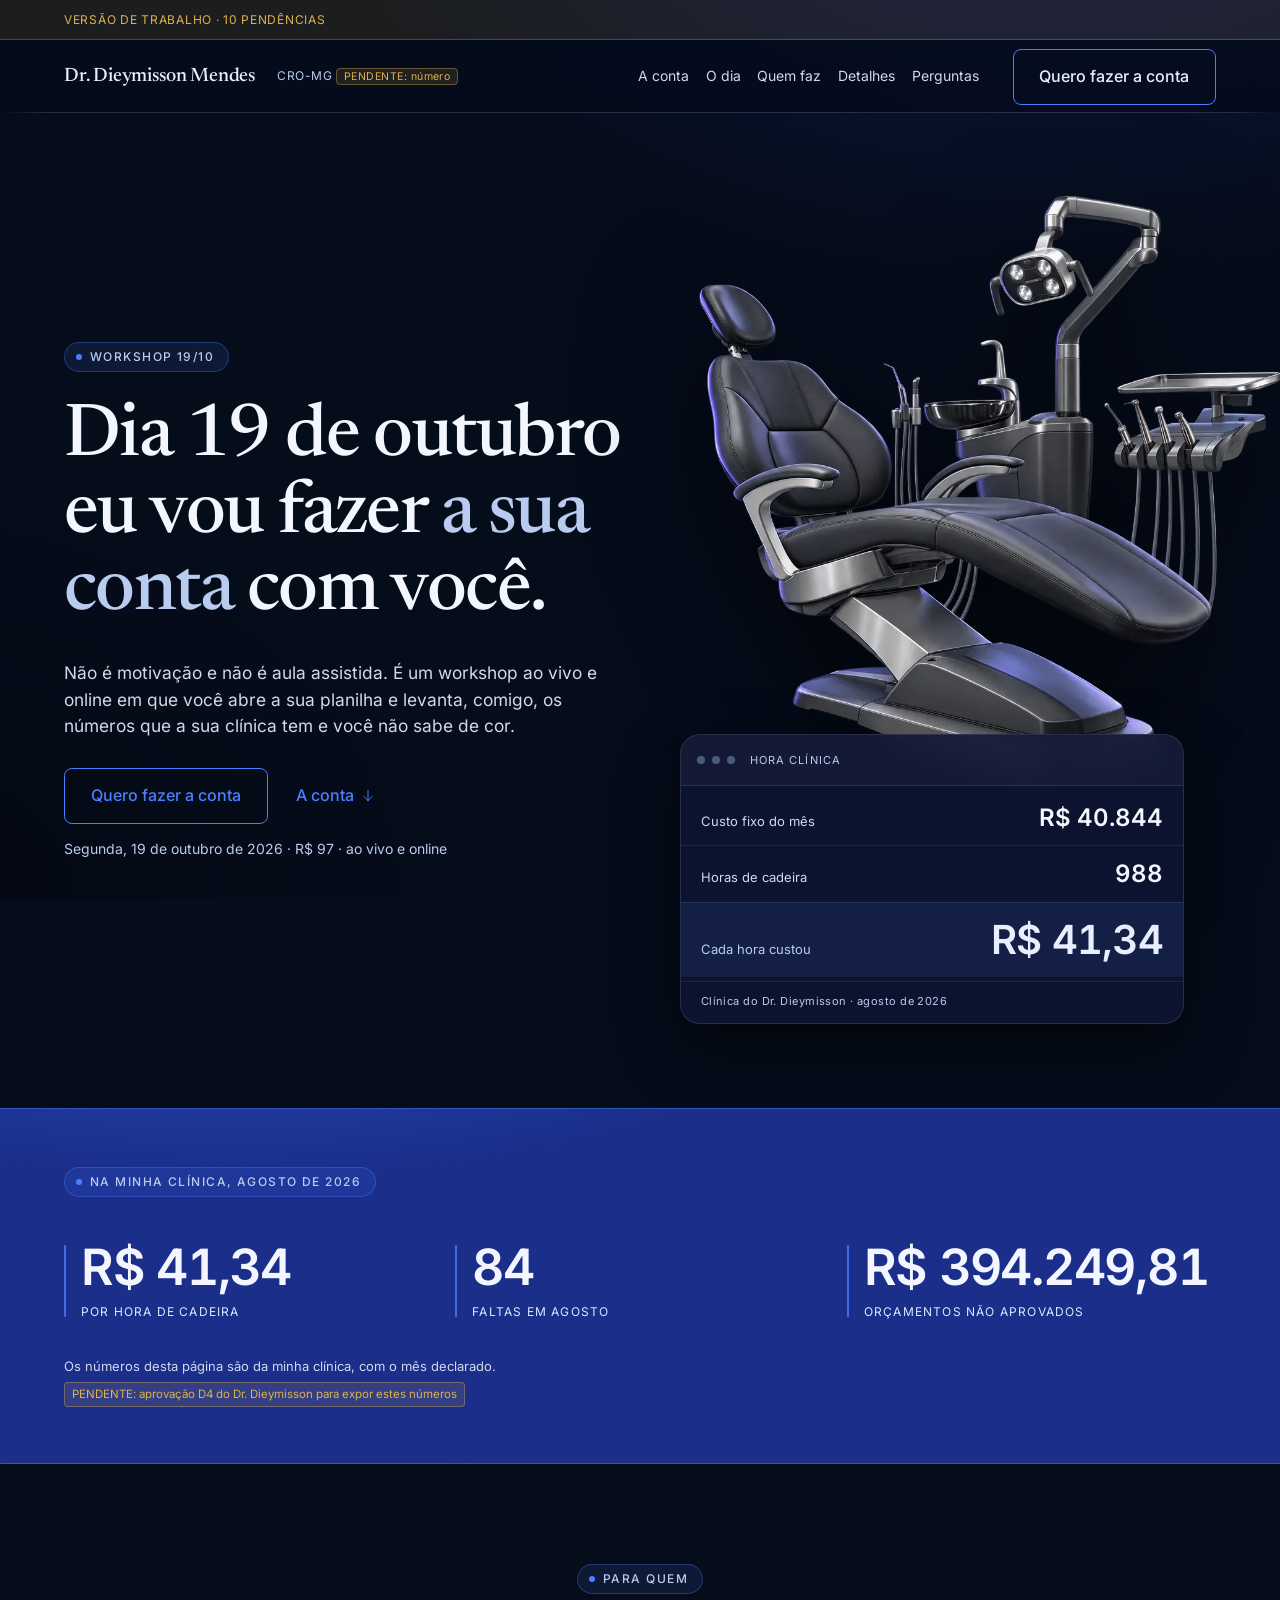
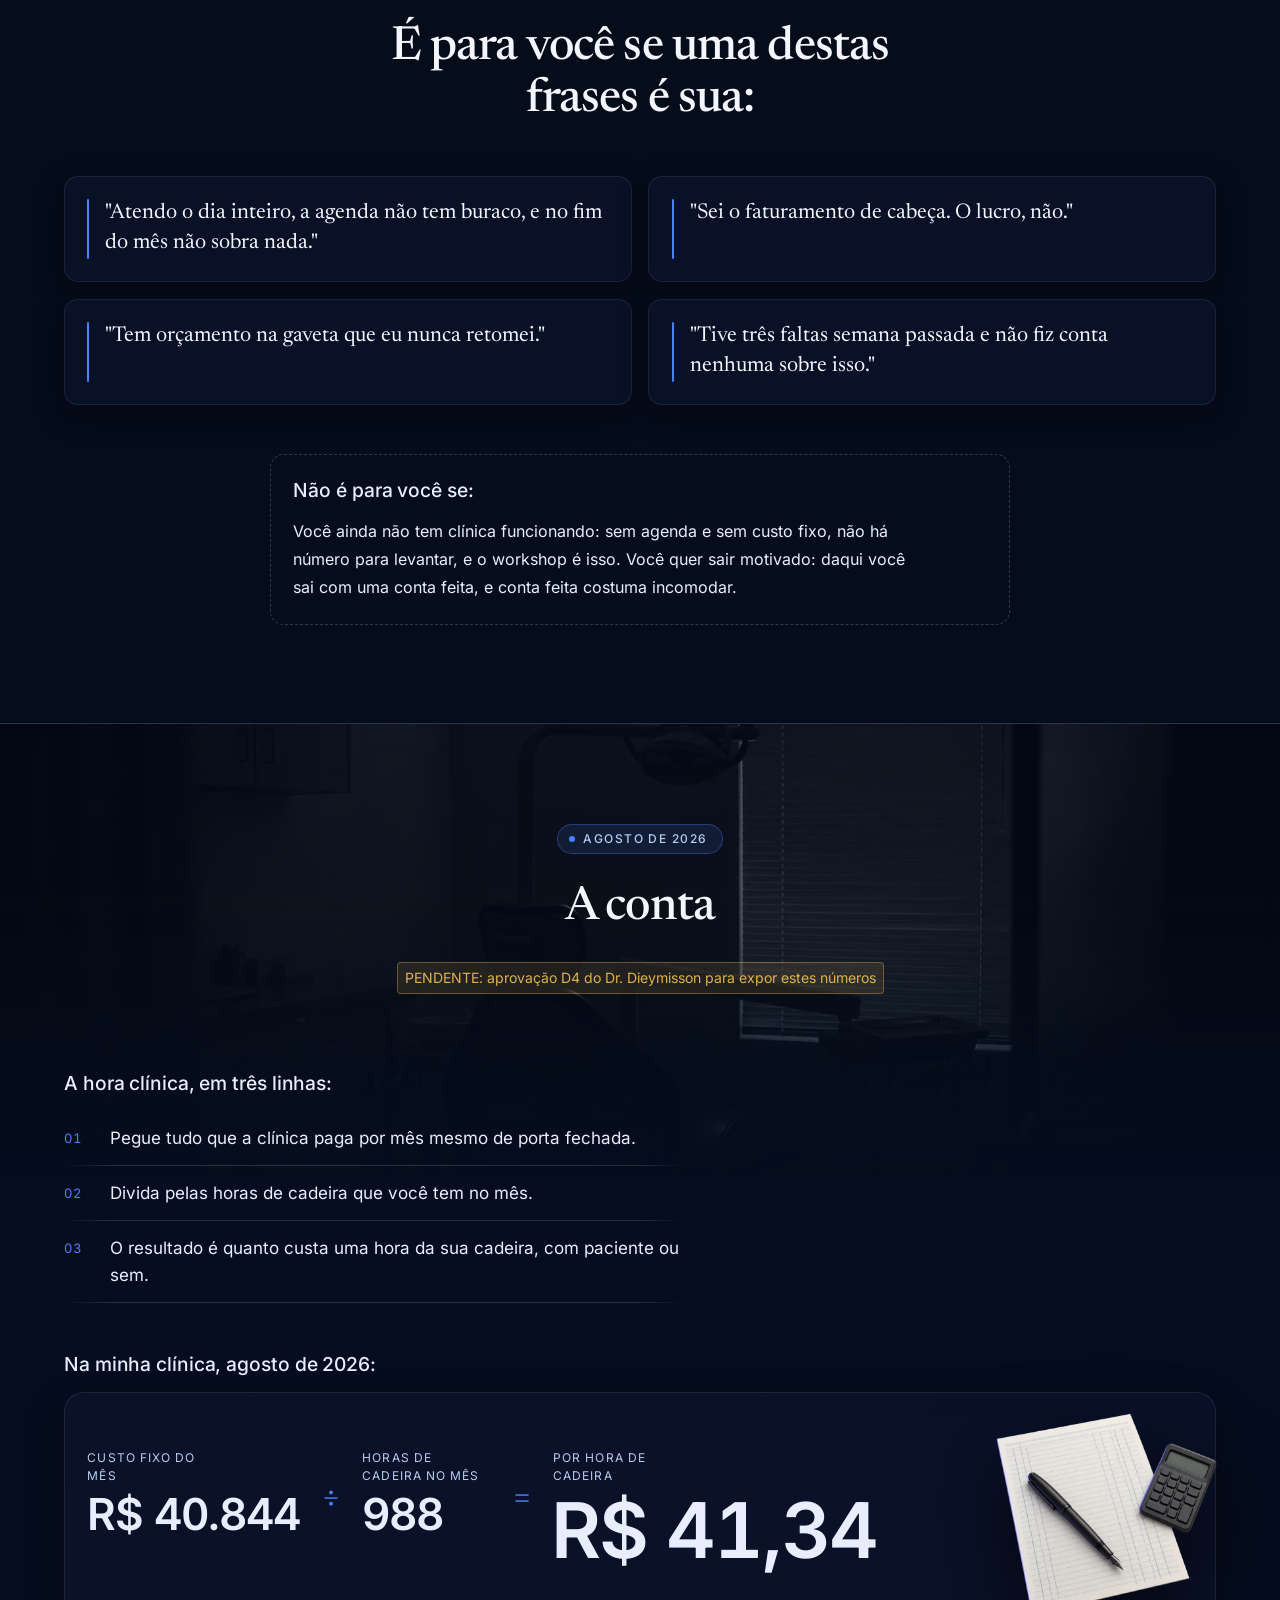
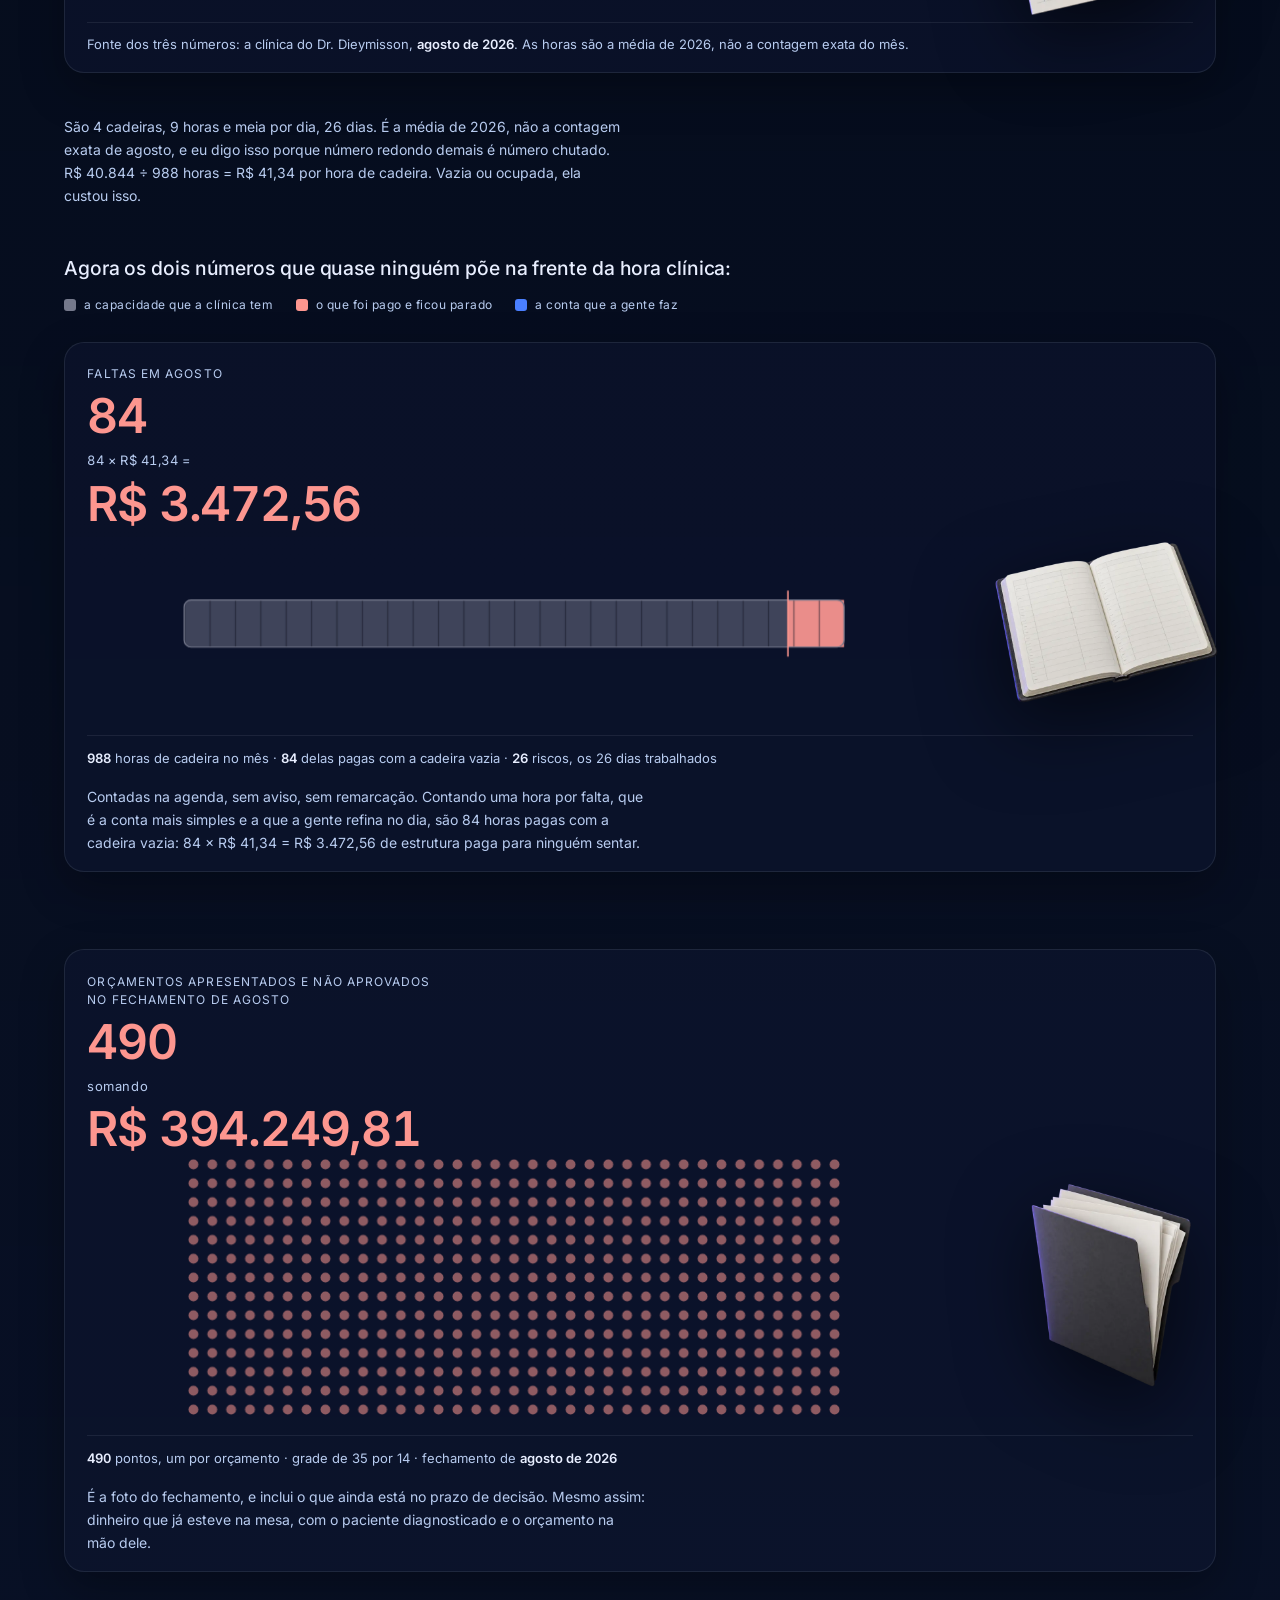
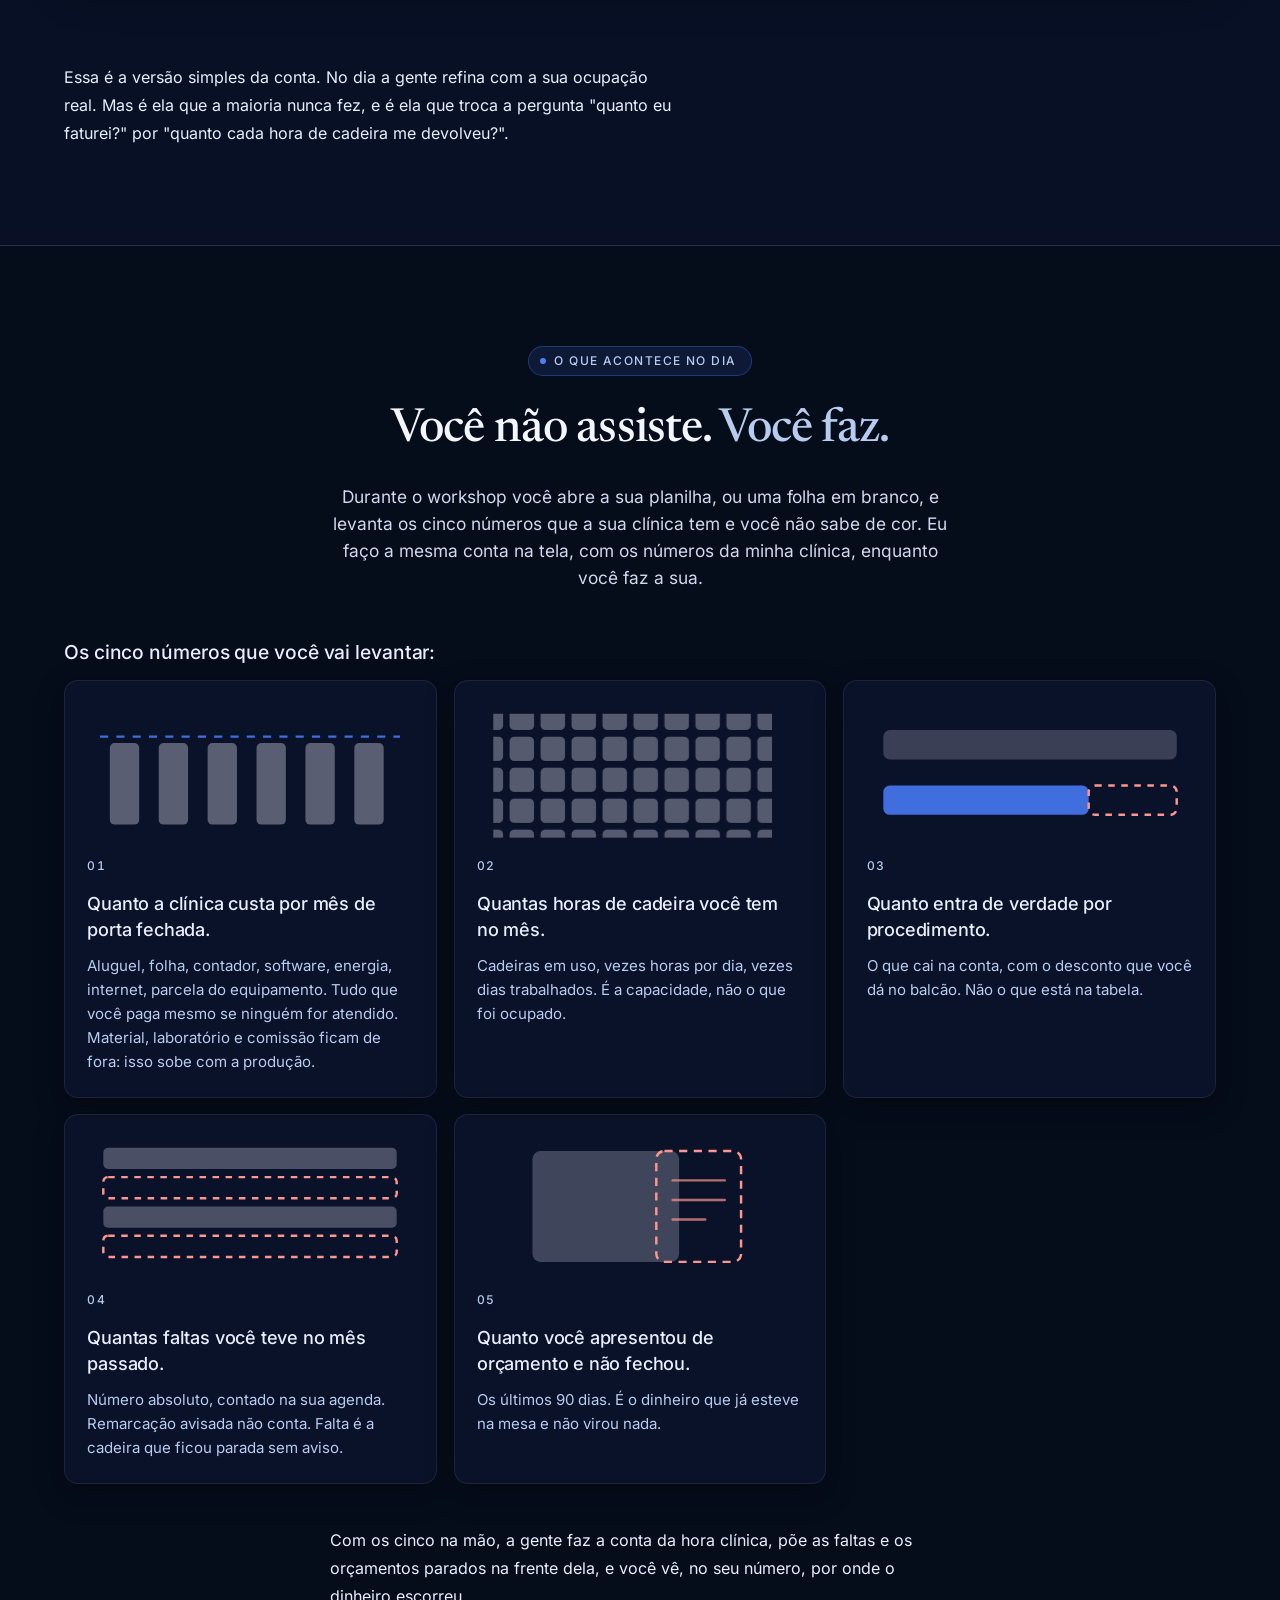
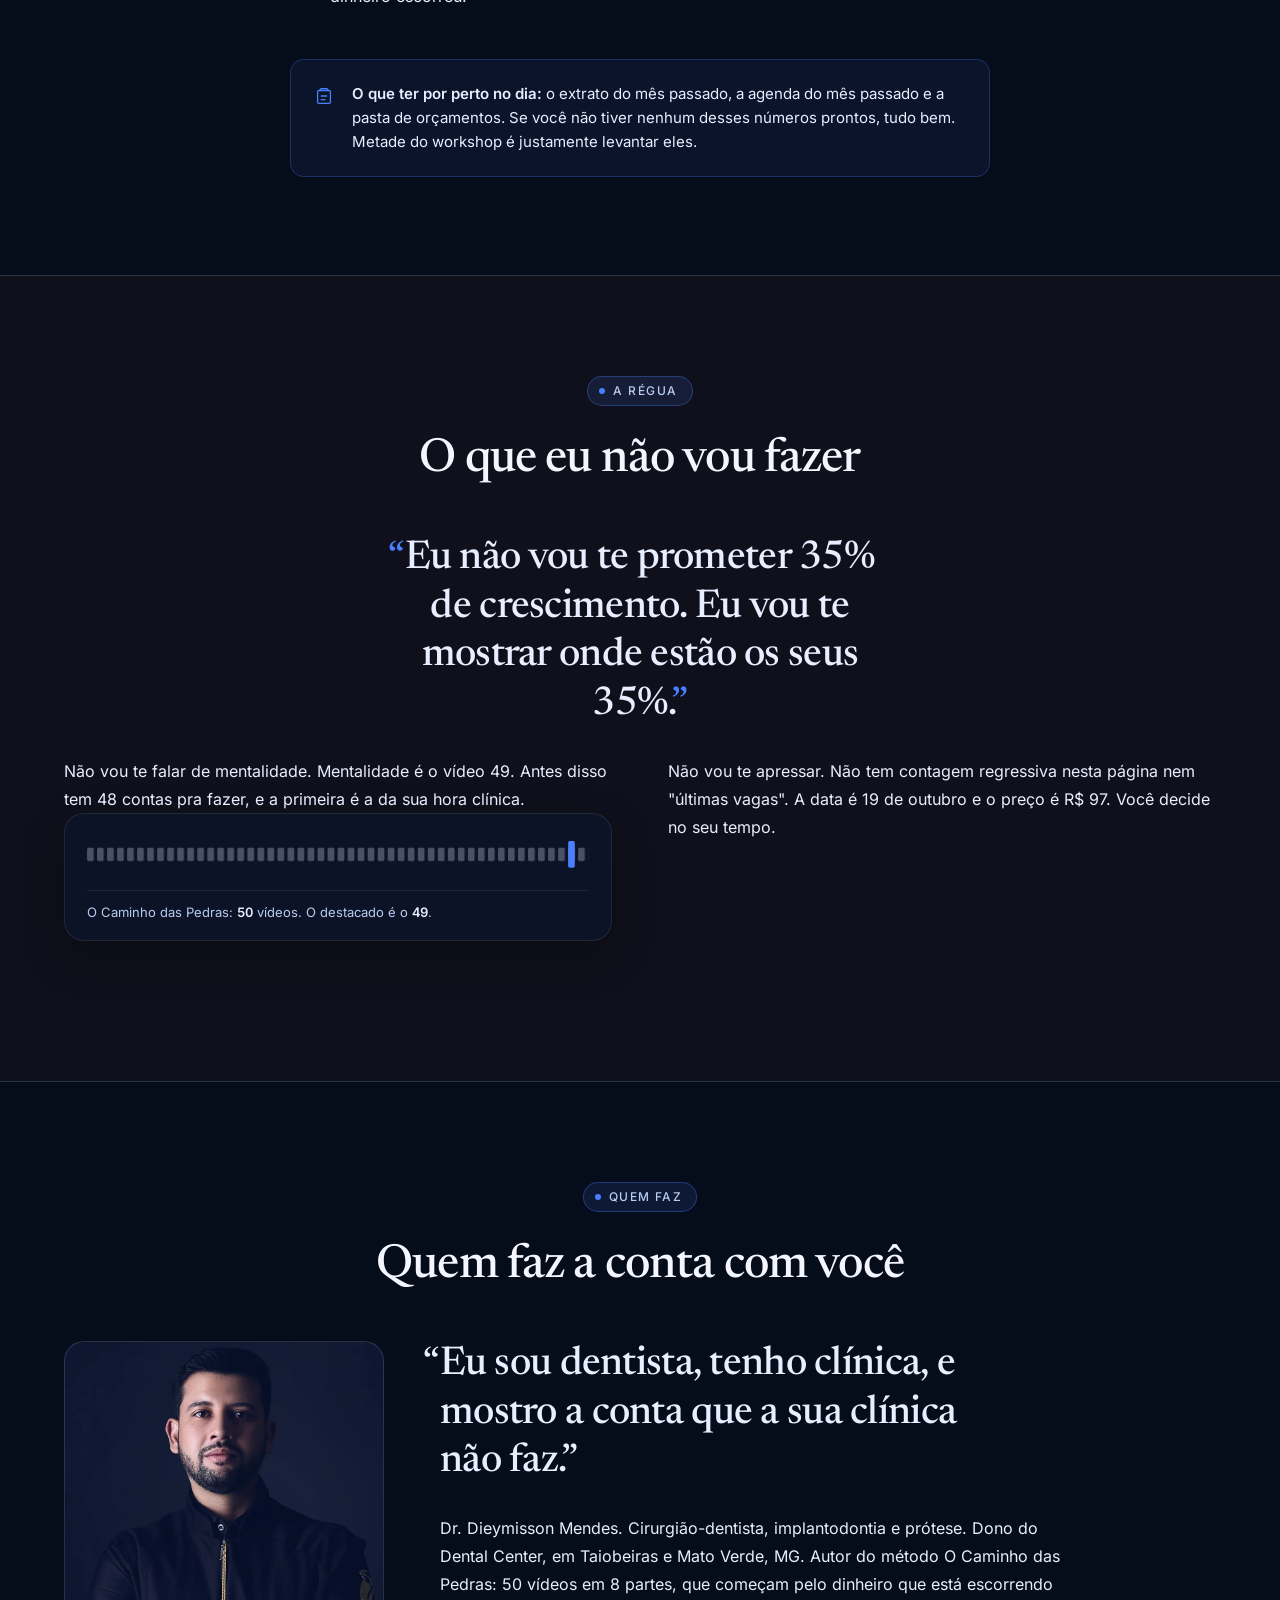
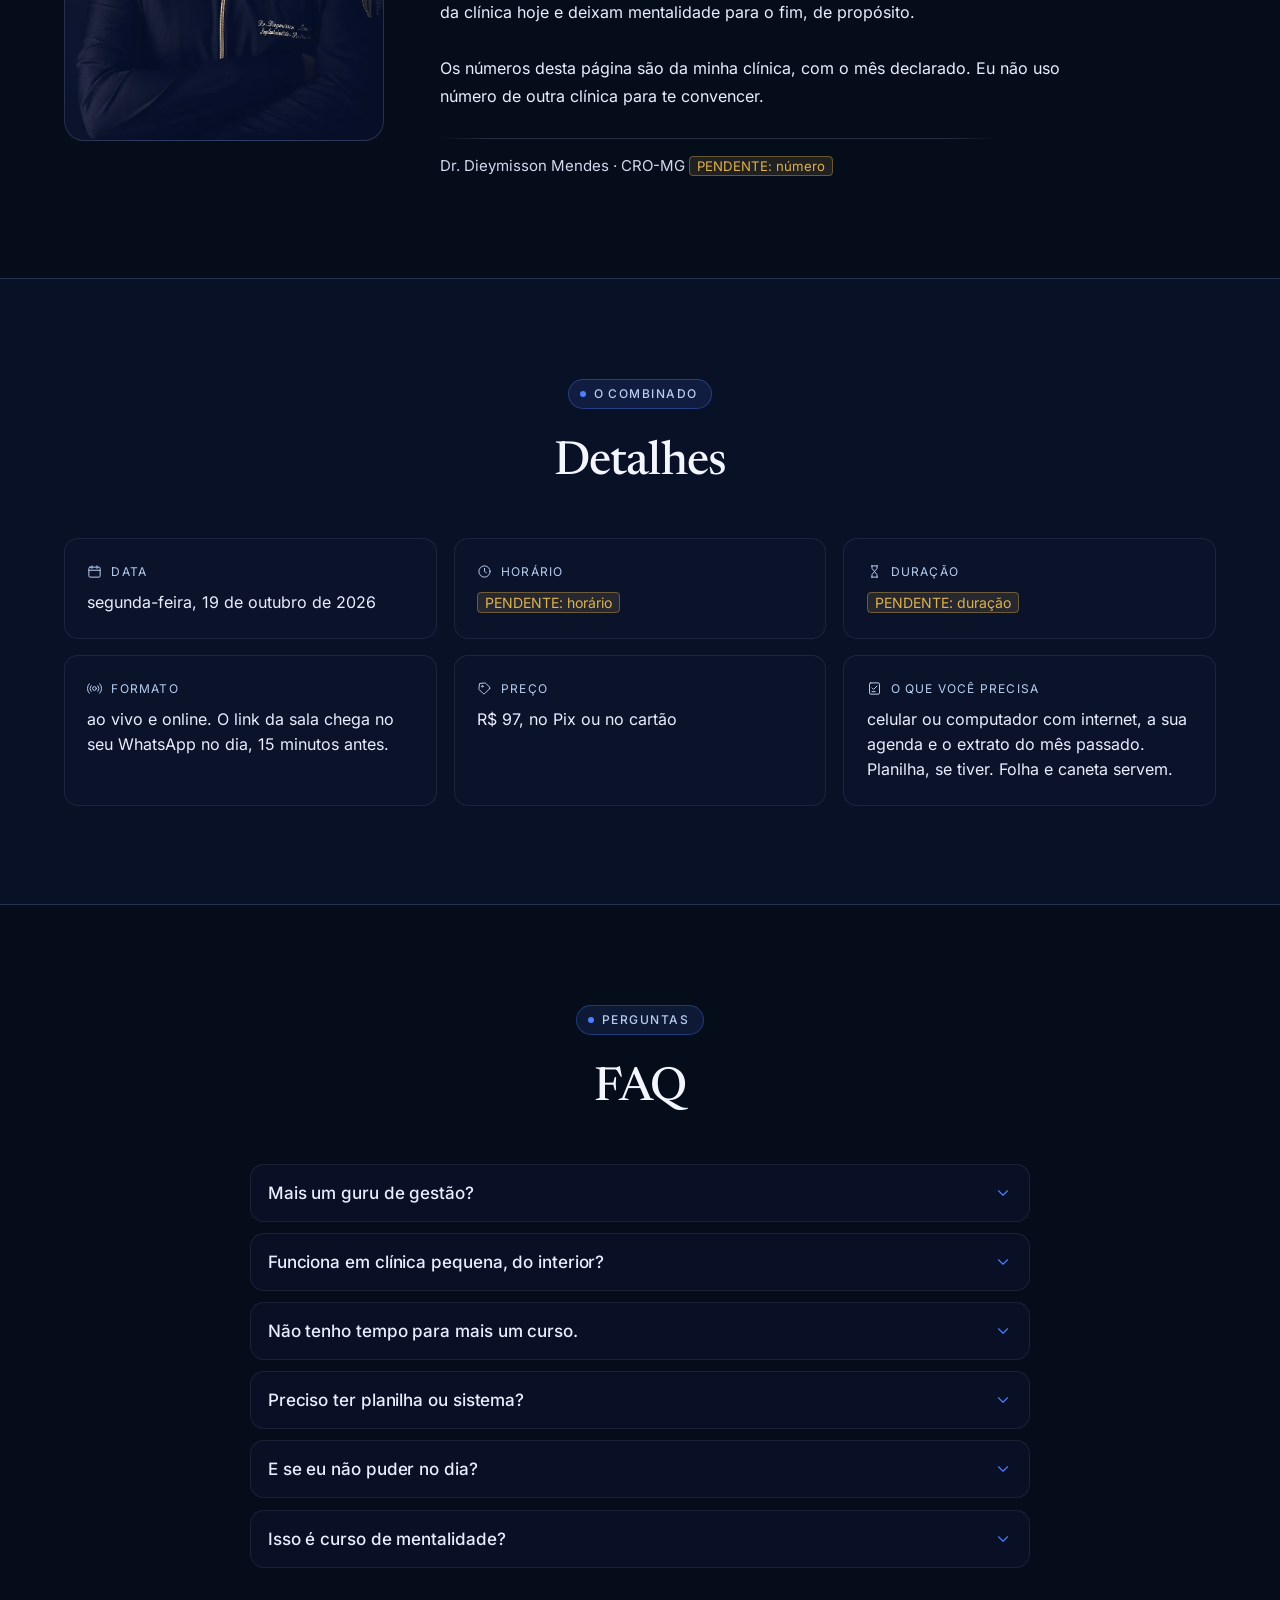
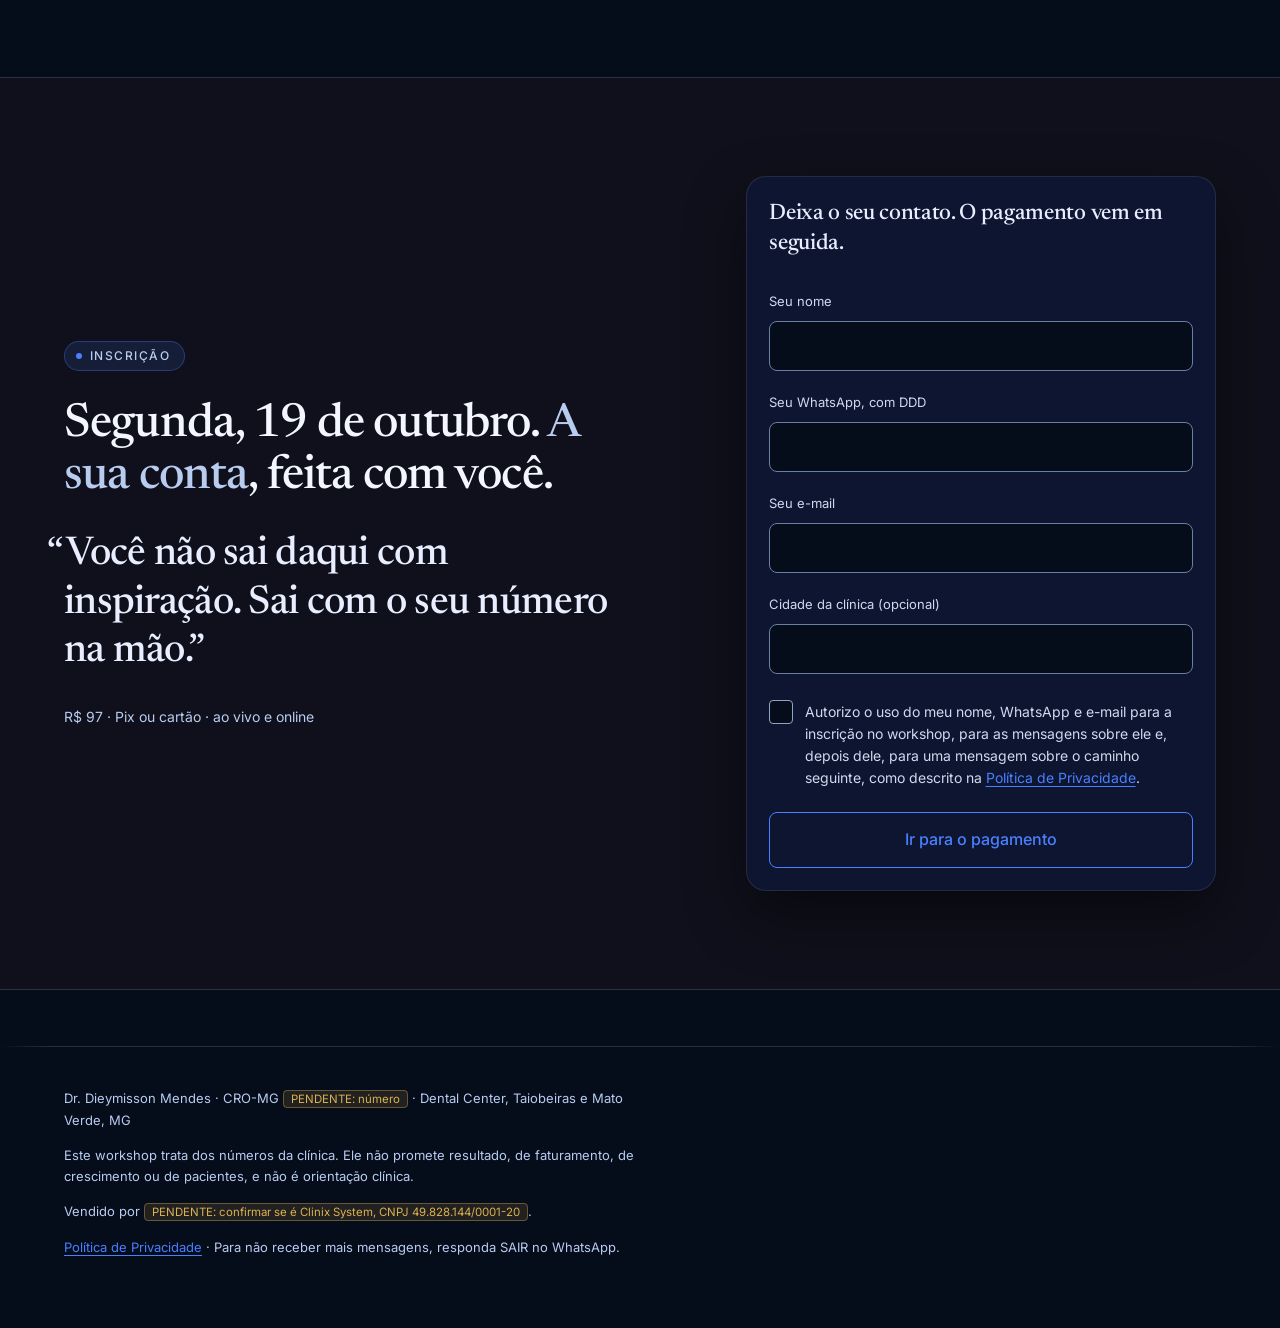
==== commit c24bff95: "O retrato do Dr. Dieymisson entrou na página, tratado para a paleta - foto enviada pelo Jean no Tele" ====
--- a/index.html
+++ b/index.html
@@ -29,7 +29,7 @@
 
 <a class="pular" href="#conteudo">Pular para o conteúdo</a>
 
-<div class="faixa" role="note">VERSÃO DE TRABALHO · <span id="n-pendencias">11</span> pendências</div>
+<div class="faixa" role="note">VERSÃO DE TRABALHO · <span id="n-pendencias">10</span> pendências</div>
 
 <header class="cabecalho">
   <nav class="nav" aria-label="Identificação e inscrição">
@@ -397,16 +397,18 @@
         <h2 class="titulo" id="h-quem-faz">Quem faz a conta com você</h2>
       </div>
       <div class="autor">
-        <!-- ⛔ O retrato do Dr. Dieymisson NÃO existe no acervo (medido em 08/09).
-             Não entra rosto de banco de imagem nem gerado por IA no lugar dele:
-             a página nomeia a pessoa e põe o CRO ao lado. O que pedir a ele está
-             em rascunho/fotos-pedidas.md. -->
-        <figure class="retrato">
-          <span class="retrato-sigla" aria-hidden="true">DM</span>
-          <figcaption class="retrato-pe">
-            O retrato do Dr. Dieymisson entra aqui.<br>
-            <mark class="pendente">PENDENTE: foto (rascunho/fotos-pedidas.md)</mark>
-          </figcaption>
+        <!-- ✅ 08/09: o retrato CHEGOU. O Jean mandou pelo Telegram e a foto é do
+             próprio Dr. Dieymisson, profissional, fundo escuro, jaleco dele com o
+             nome bordado. O original está em rascunho/referencia/.
+             O tratamento de cor está em ferramentas/tratar-retrato.py e é
+             reproduzível: sombra puxada para o navy da página, realce esfriado de
+             leve, pele PROTEGIDA por máscara (rosto azulado é o defeito clássico
+             de grade em fundo frio, e num retrato de autoridade estraga justo o
+             que a foto existe para dizer). ⛔ Nada de rosto gerado por IA aqui. -->
+        <figure class="retrato retrato--foto">
+          <img src="assets/img/dieymisson.webp" width="900" height="1125" loading="lazy"
+               decoding="async"
+               alt="Dr. Dieymisson Mendes, cirurgião-dentista, de braços cruzados e jaleco escuro com o nome bordado.">
         </figure>
         <div>
           <blockquote class="citacao citacao--curta">Eu sou dentista, tenho clínica, e mostro a conta que a sua clínica não faz.</blockquote>
--- a/assets/estilo.css
+++ b/assets/estilo.css
@@ -1026,3 +1026,9 @@
 .politica .indice a { color: var(--color-neutral-200); }
 .politica .indice a:hover { color: var(--color-accent); }
 .politica .pendente { display: inline-block; margin-bottom: var(--leading); }
+
+/* A foto do Dr. Dieymisson chegou em 08/09. A placa tipográfica deixa de ser
+   usada; a regra dela fica no arquivo porque o slot volta a ser placa se um dia
+   a foto sair. */
+.retrato--foto { padding: 0; display: block; overflow: hidden; }
+.retrato--foto img { width: 100%; height: auto; display: block; border-radius: inherit; }
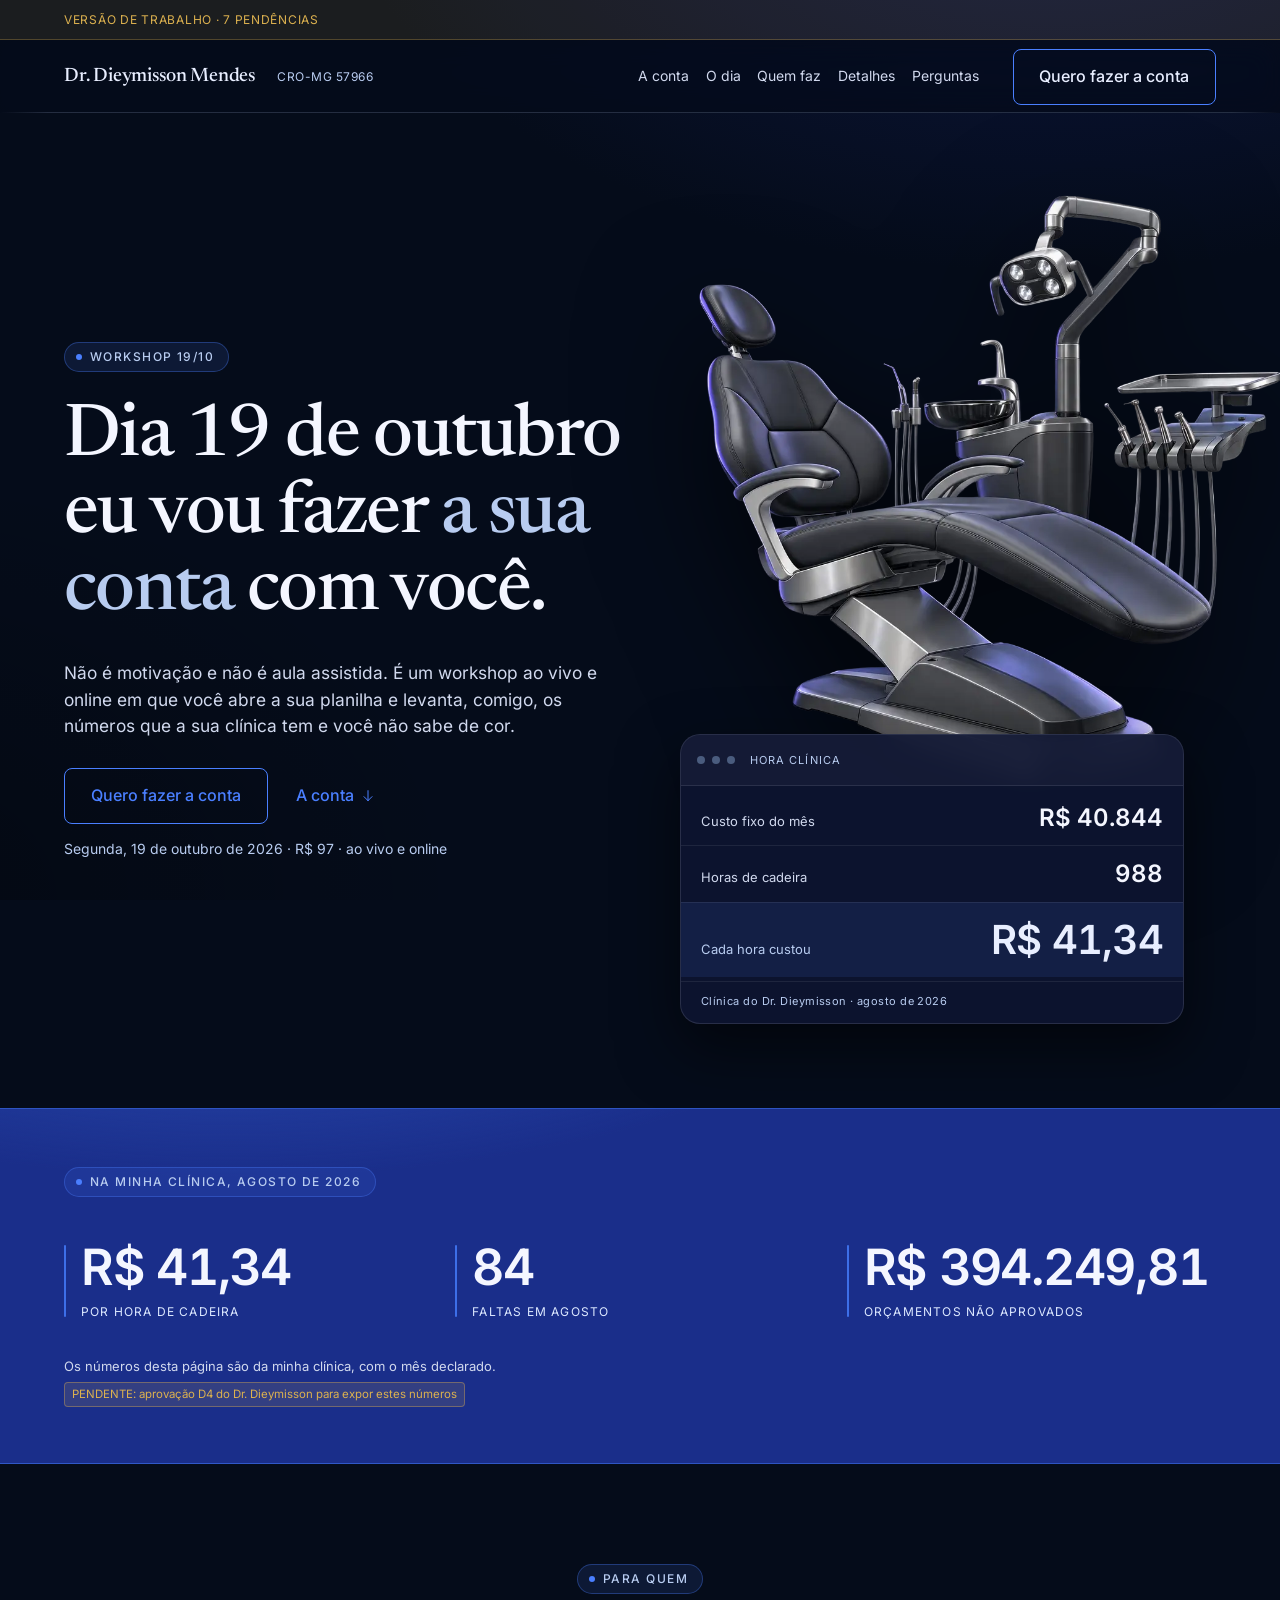
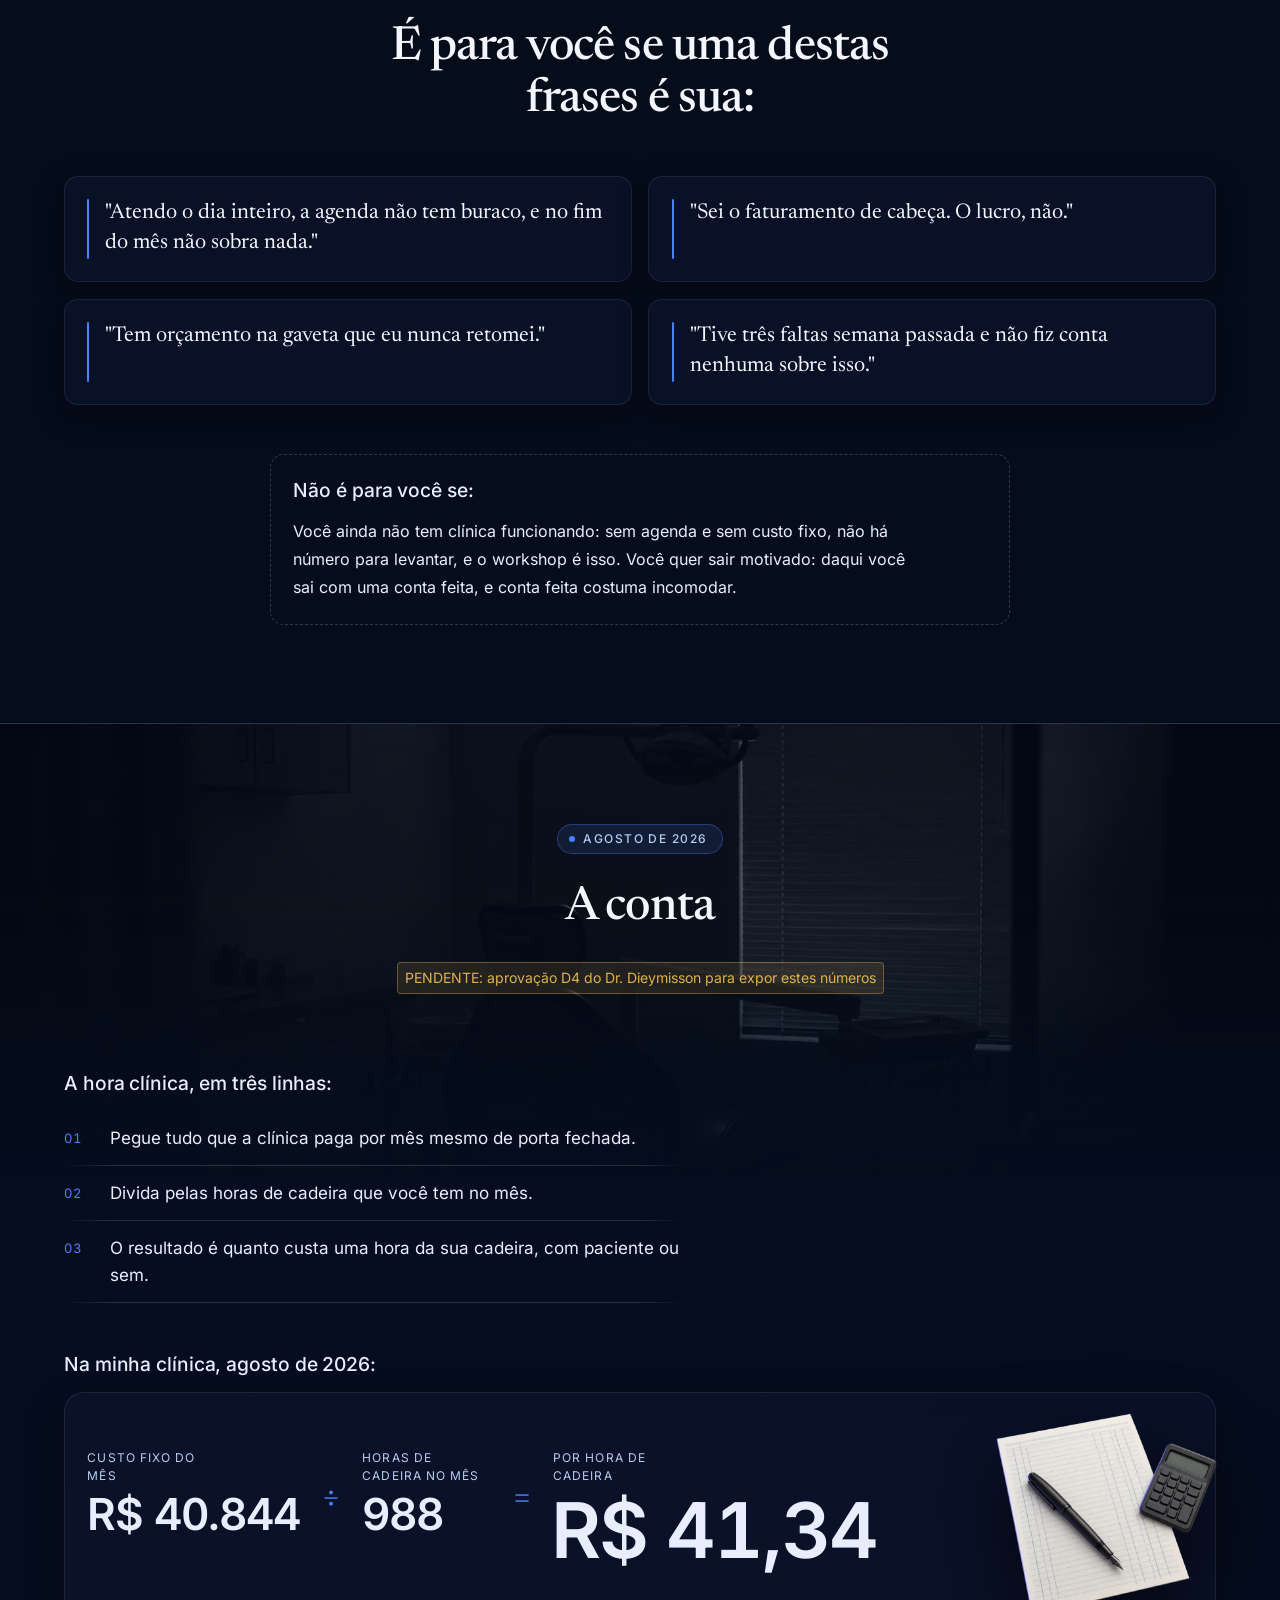
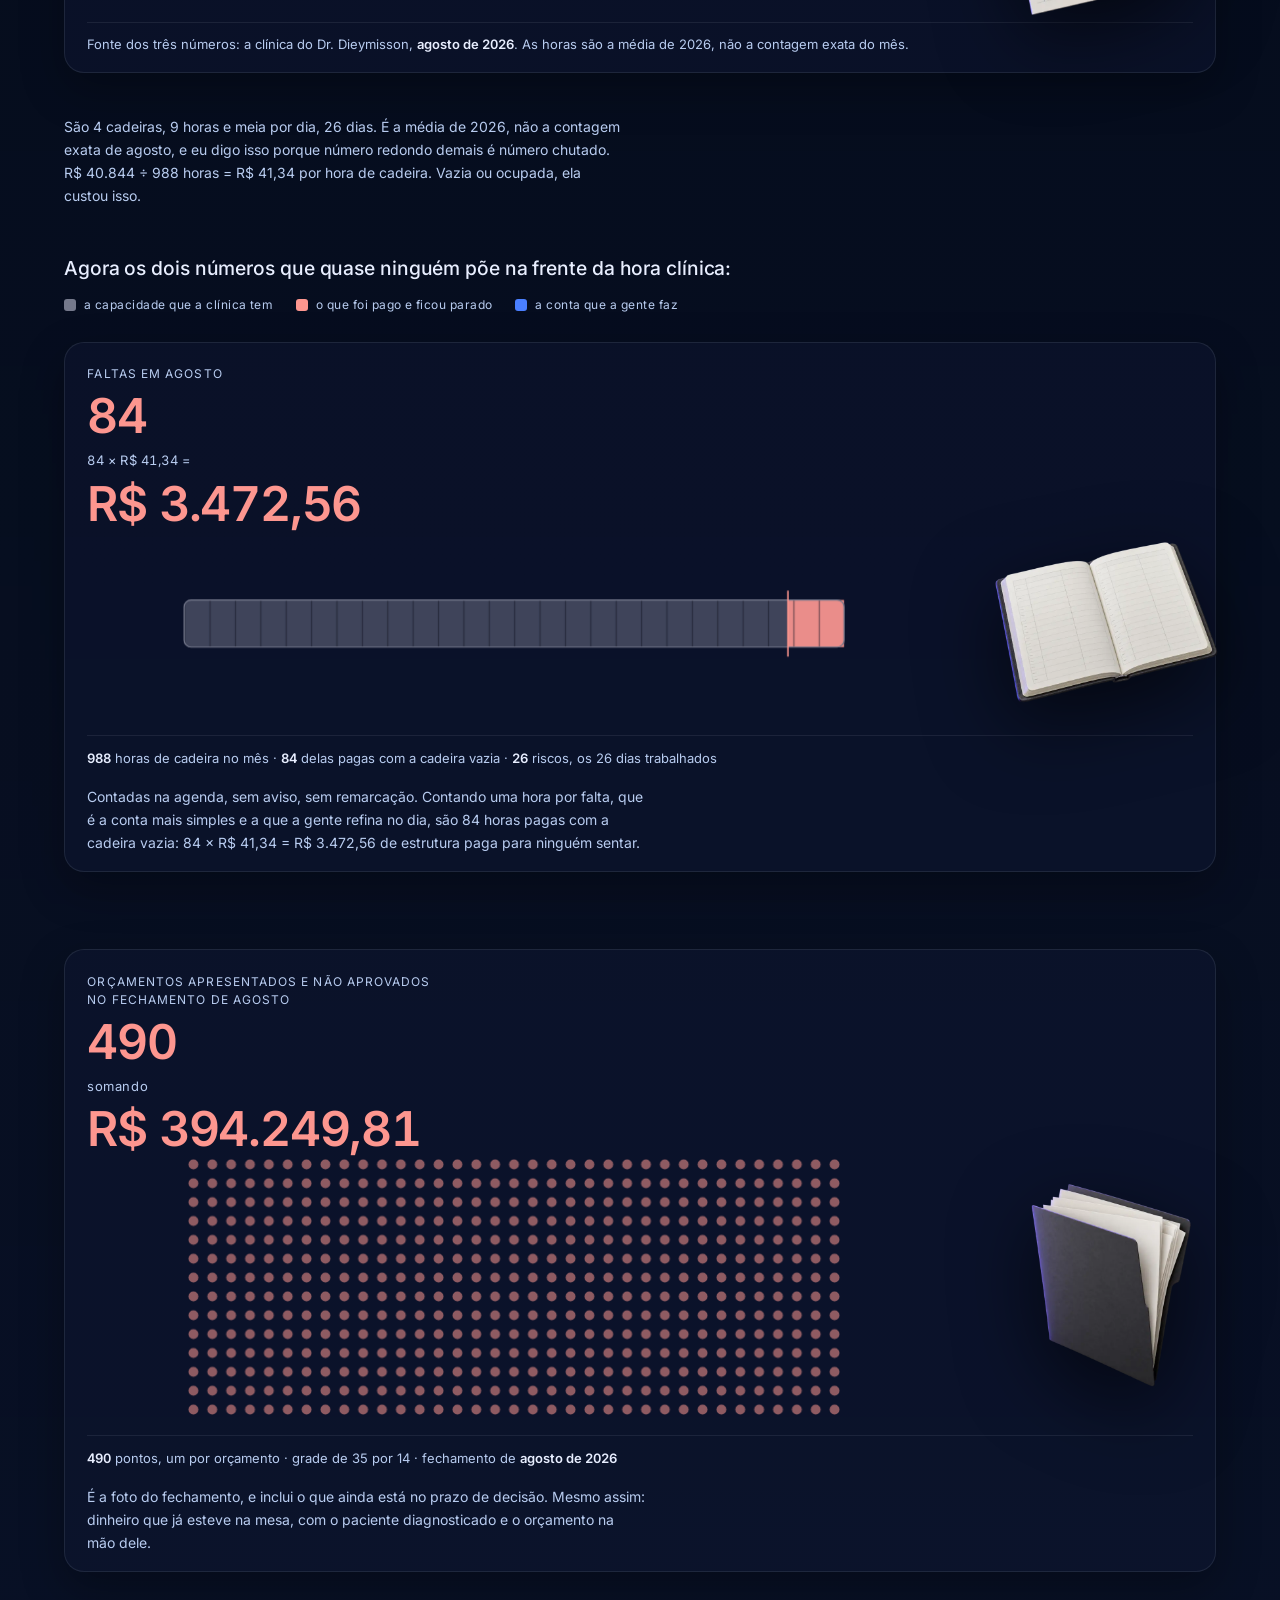
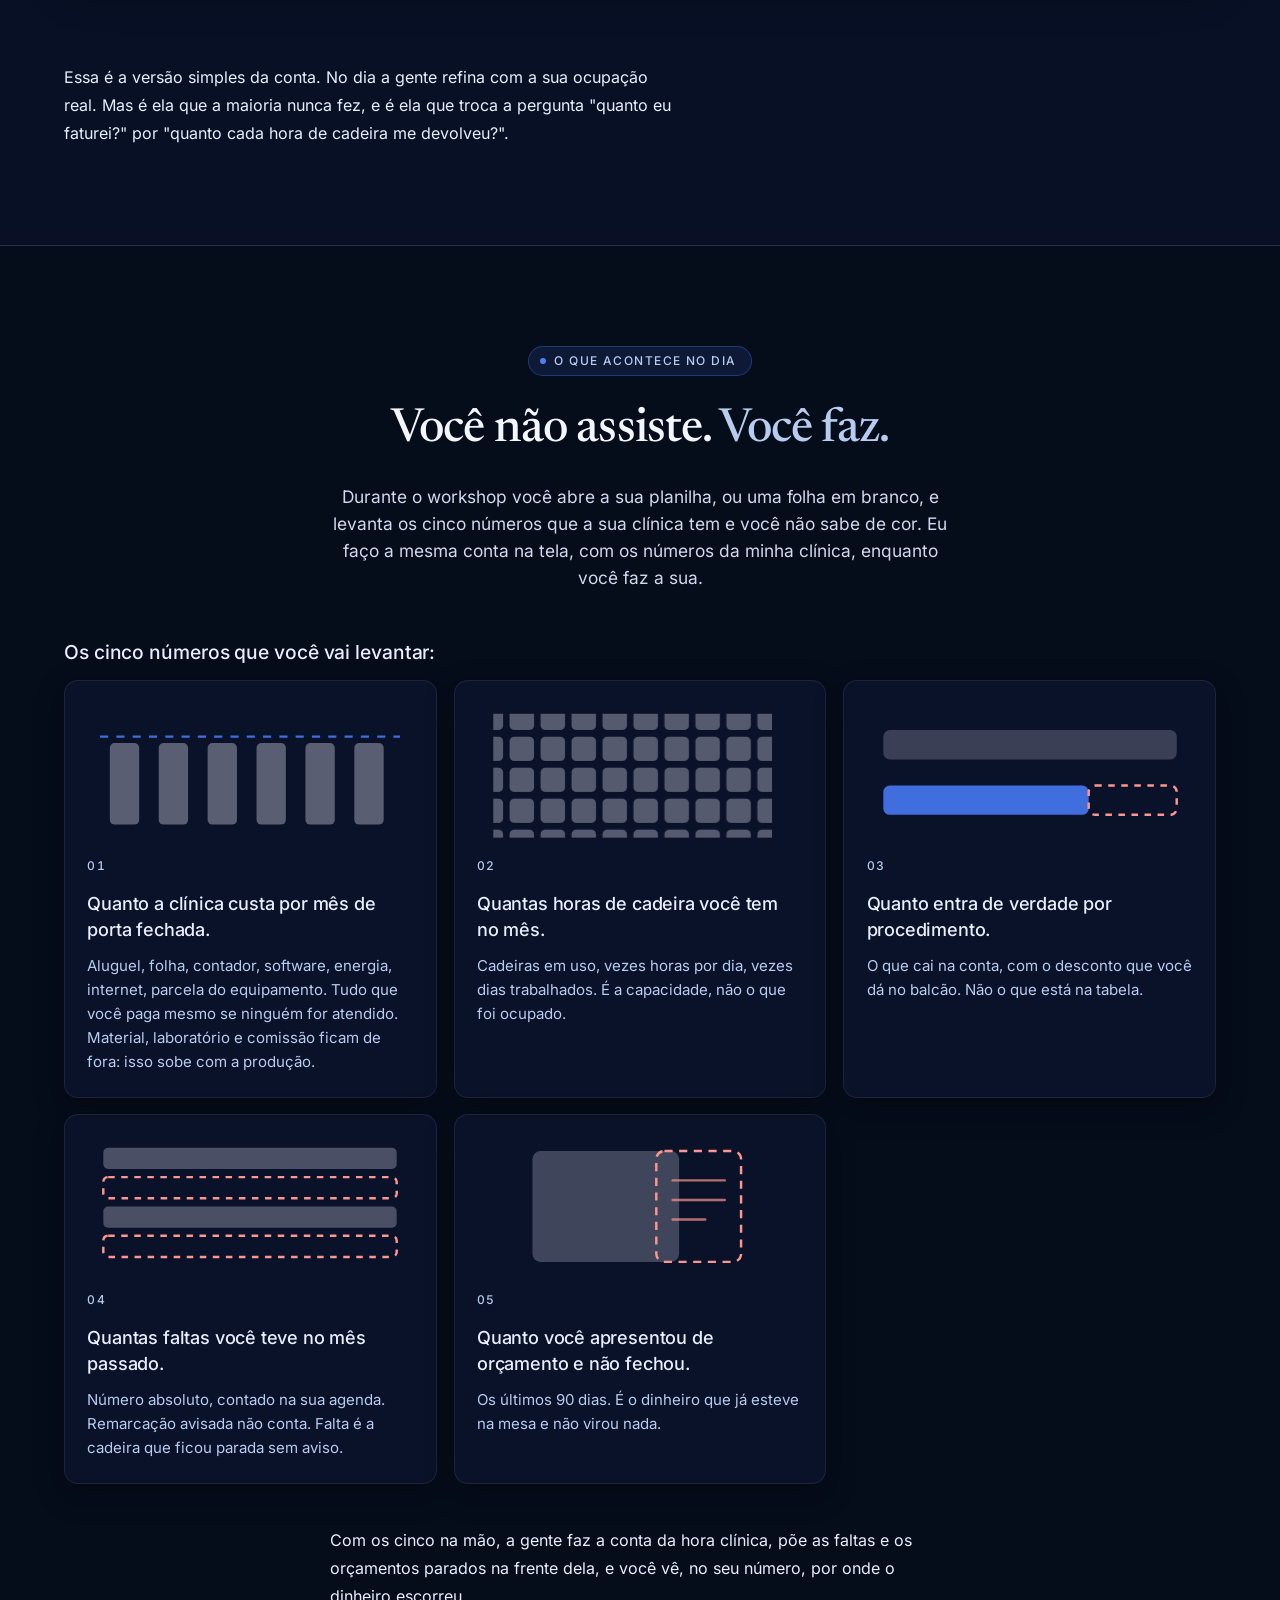
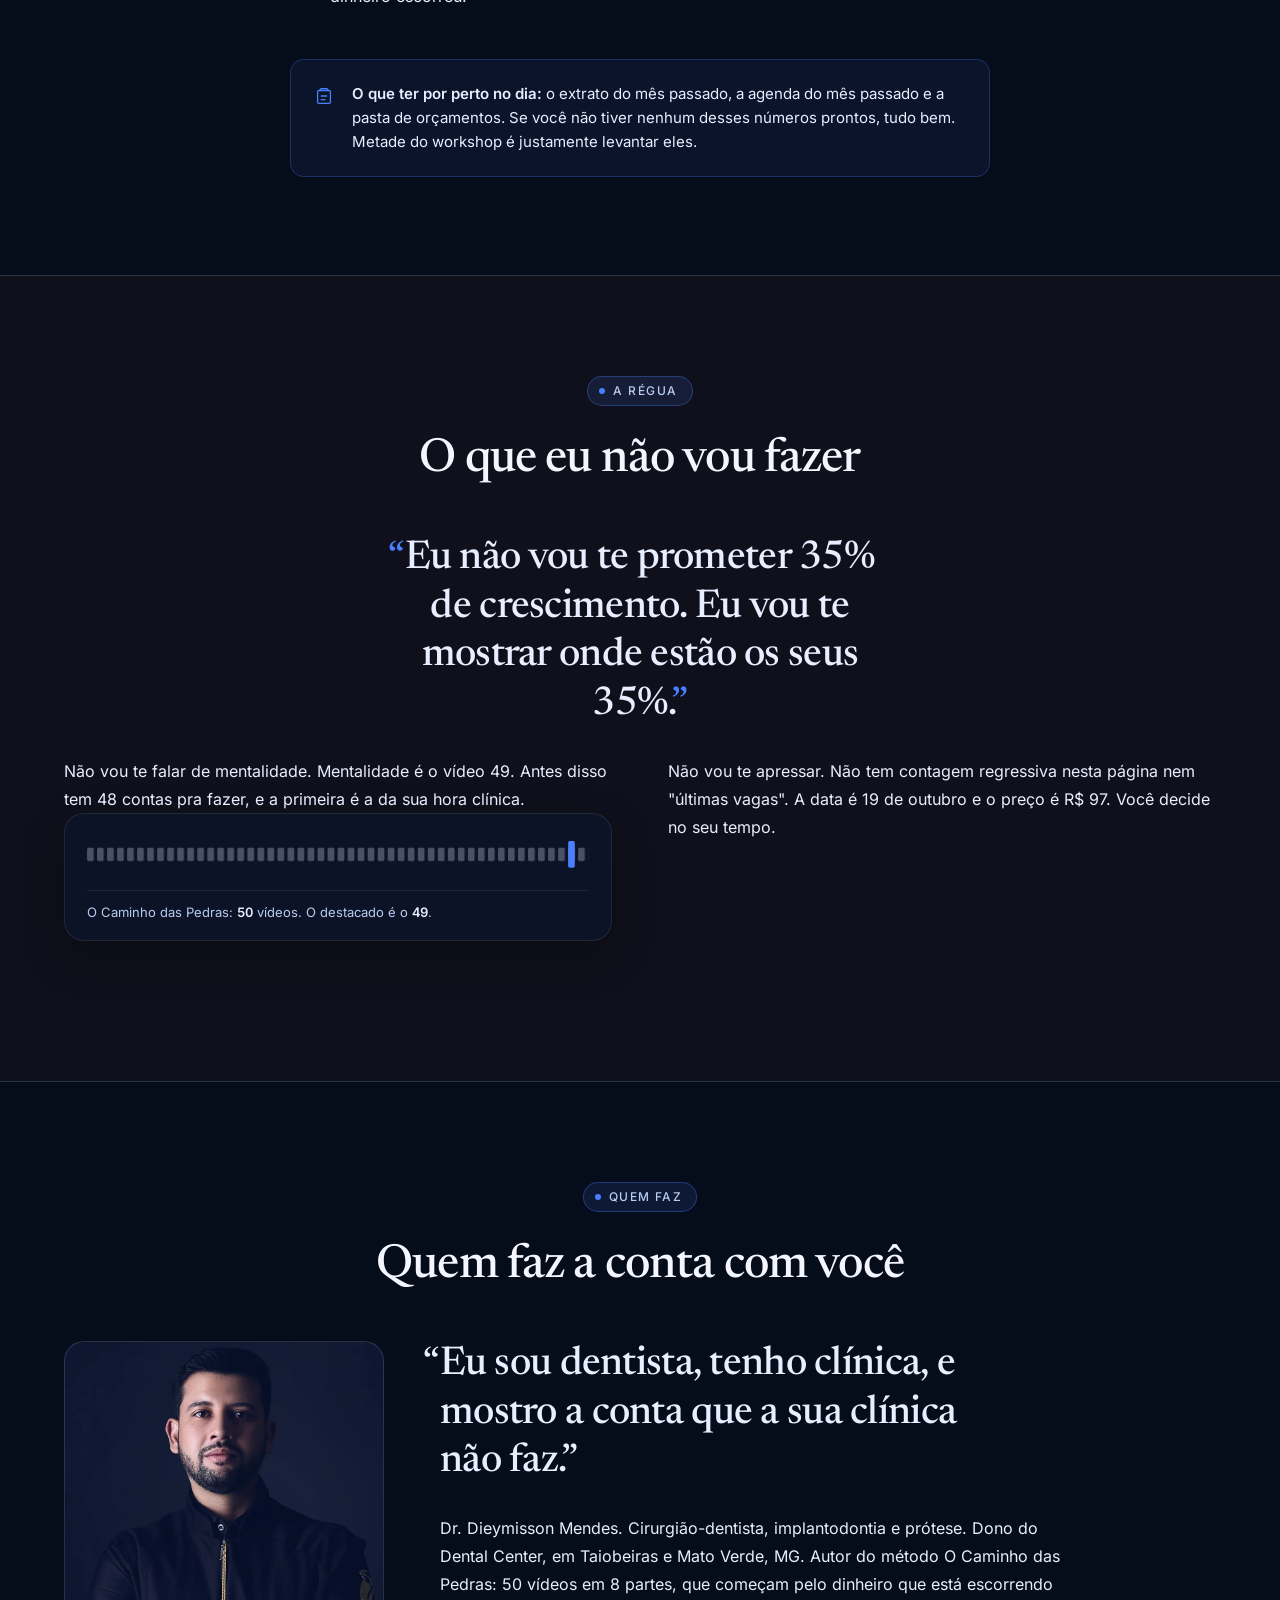
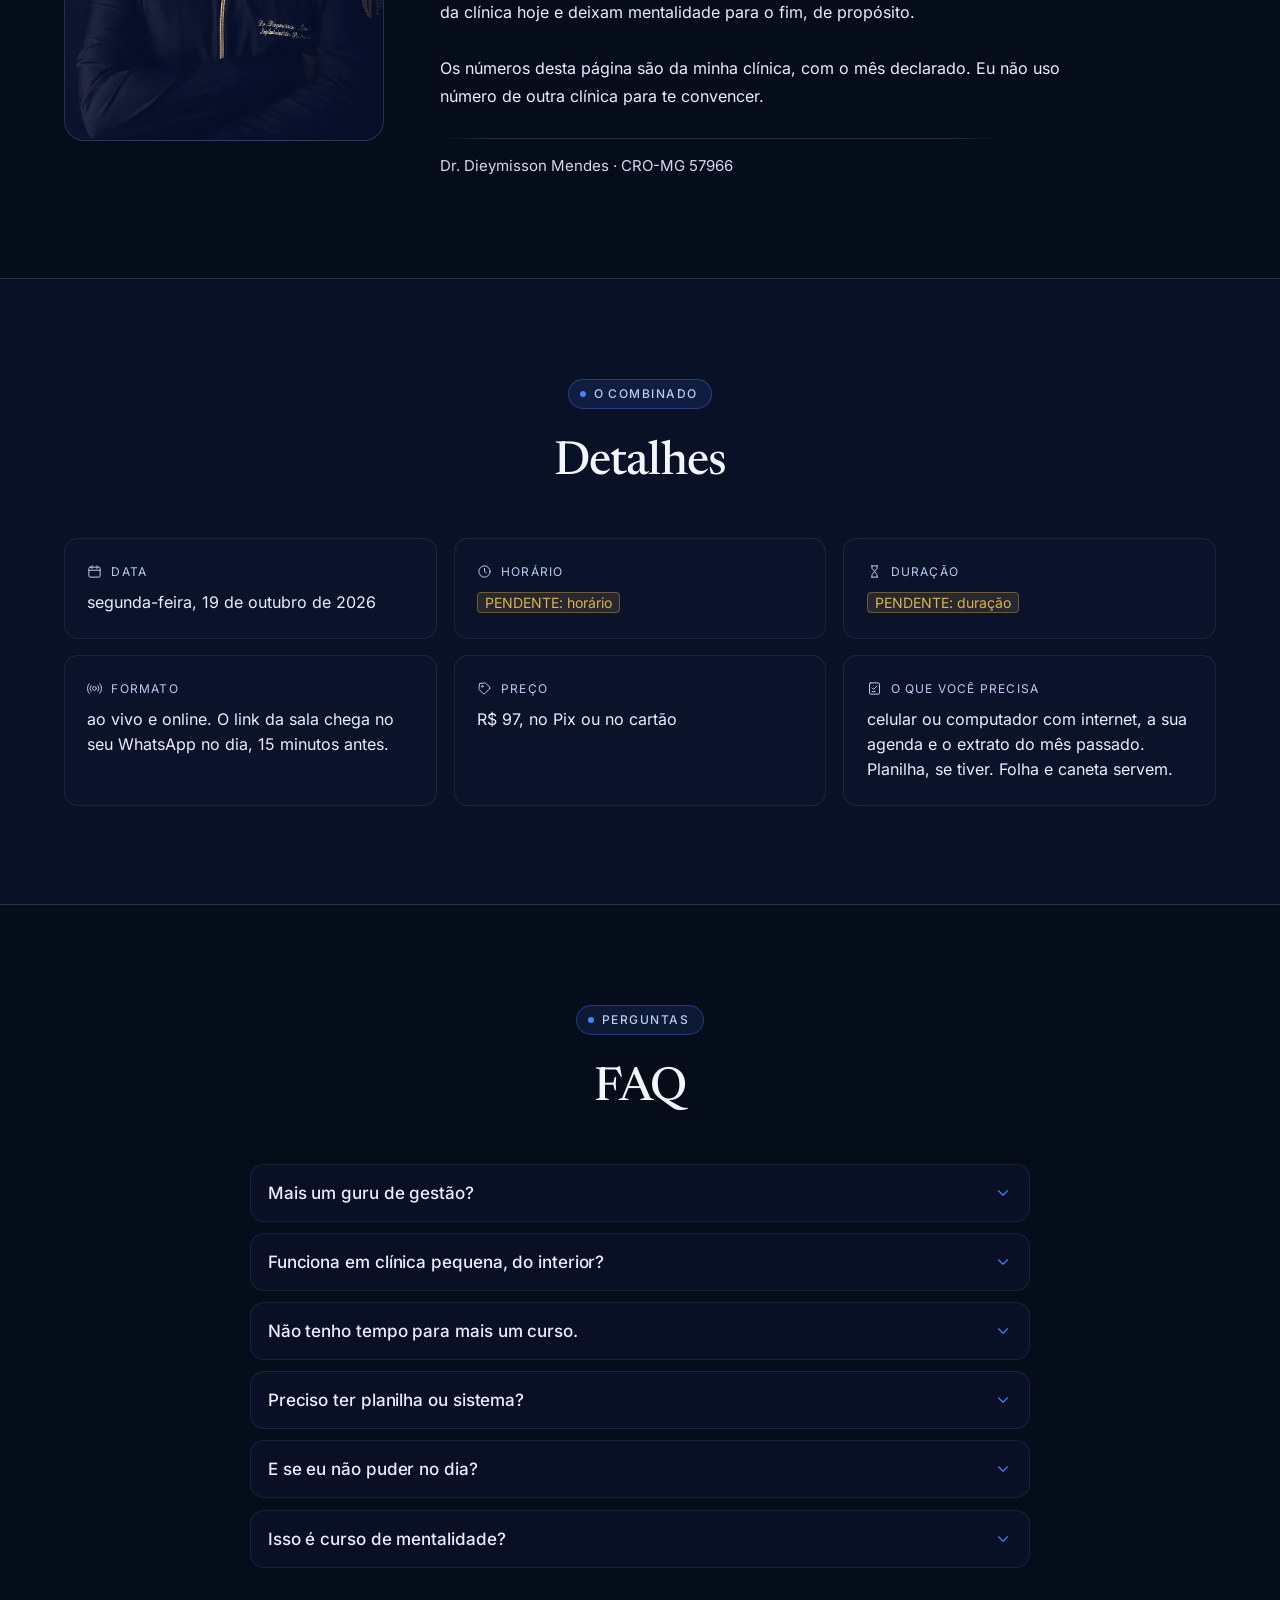
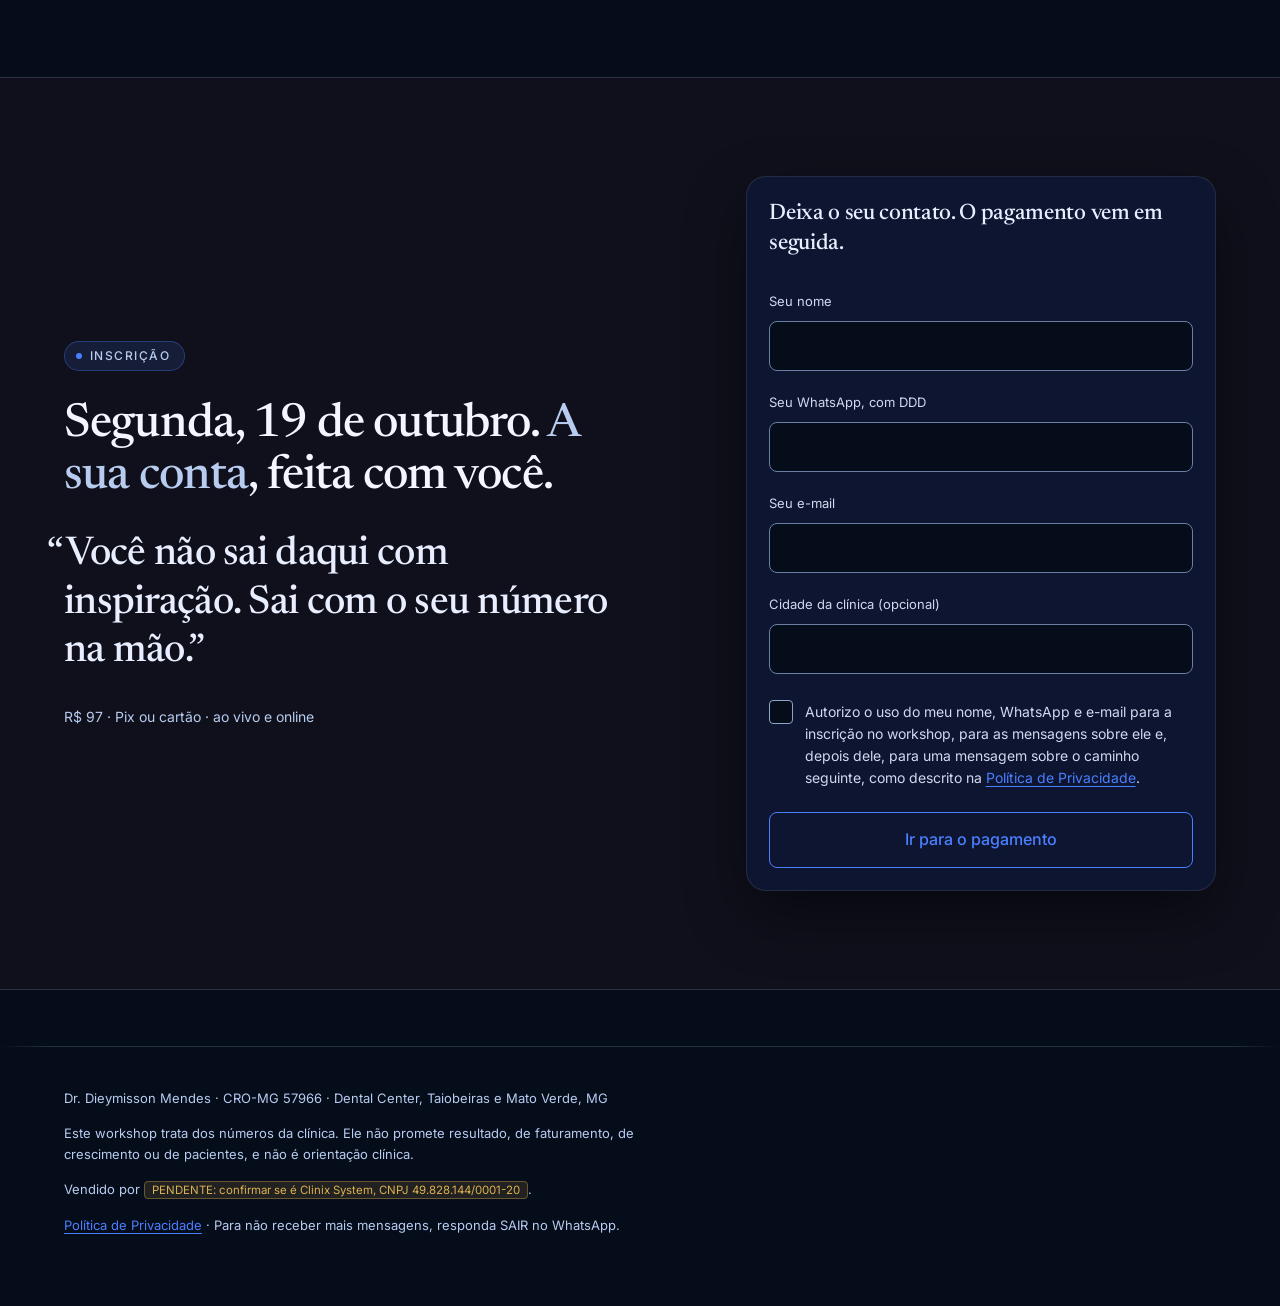
==== commit 7065fe84: "CRO-MG na pagina, e a faixa de pendencias passa a contar o DOM O numero do CRO-MG chegou pelo Jean e" ====
--- a/index.html
+++ b/index.html
@@ -24,17 +24,18 @@
 <link rel="stylesheet" href="nocturne/styles.css">
 <link rel="stylesheet" href="assets/estilo.css">
 <script src="assets/pagina.js" defer></script>
+<script src="assets/faixa.js" defer></script>
 </head>
 <body class="venda" data-pixel-id="">
 
 <a class="pular" href="#conteudo">Pular para o conteúdo</a>
 
-<div class="faixa" role="note">VERSÃO DE TRABALHO · <span id="n-pendencias">10</span> pendências</div>
+<div class="faixa" role="note">VERSÃO DE TRABALHO · <span id="n-pendencias">0</span> <span id="n-pendencias-palavra">pendências</span></div>
 
 <header class="cabecalho">
   <nav class="nav" aria-label="Identificação e inscrição">
     <span class="nav-brand">Dr. Dieymisson Mendes</span>
-    <span class="nav-cro">CRO-MG <mark class="pendente">PENDENTE: número</mark></span>
+    <span class="nav-cro">CRO-MG 57966</span>
     <span class="nav-links">
       <a href="#a-conta">A conta</a>
       <a href="#o-que-acontece">O dia</a>
@@ -414,7 +415,7 @@
           <blockquote class="citacao citacao--curta">Eu sou dentista, tenho clínica, e mostro a conta que a sua clínica não faz.</blockquote>
           <p class="corpo">Dr. Dieymisson Mendes. Cirurgião-dentista, implantodontia e prótese. Dono do Dental Center, em Taiobeiras e Mato Verde, MG. Autor do método O Caminho das Pedras: 50 vídeos em 8 partes, que começam pelo dinheiro que está escorrendo da clínica hoje e deixam mentalidade para o fim, de propósito.</p>
           <p class="corpo">Os números desta página são da minha clínica, com o mês declarado. Eu não uso número de outra clínica para te convencer.</p>
-          <p class="assinatura">Dr. Dieymisson Mendes · CRO-MG <mark class="pendente">PENDENTE: número</mark></p>
+          <p class="assinatura">Dr. Dieymisson Mendes · CRO-MG 57966</p>
         </div>
       </div>
     </div>
@@ -543,7 +544,7 @@
 
 <footer class="rodape">
   <div class="wrap wrap--larga">
-    <p>Dr. Dieymisson Mendes · CRO-MG <mark class="pendente">PENDENTE: número</mark> · Dental Center, Taiobeiras e Mato Verde, MG</p>
+    <p>Dr. Dieymisson Mendes · CRO-MG 57966 · Dental Center, Taiobeiras e Mato Verde, MG</p>
     <p>Este workshop trata dos números da clínica. Ele não promete resultado, de faturamento, de crescimento ou de pacientes, e não é orientação clínica.</p>
     <p>Vendido por <mark class="pendente">PENDENTE: confirmar se é Clinix System, CNPJ 49.828.144/0001-20</mark>.</p>
     <p><a href="privacidade.html">Política de Privacidade</a> · Para não receber mais mensagens, responda SAIR no WhatsApp.</p>
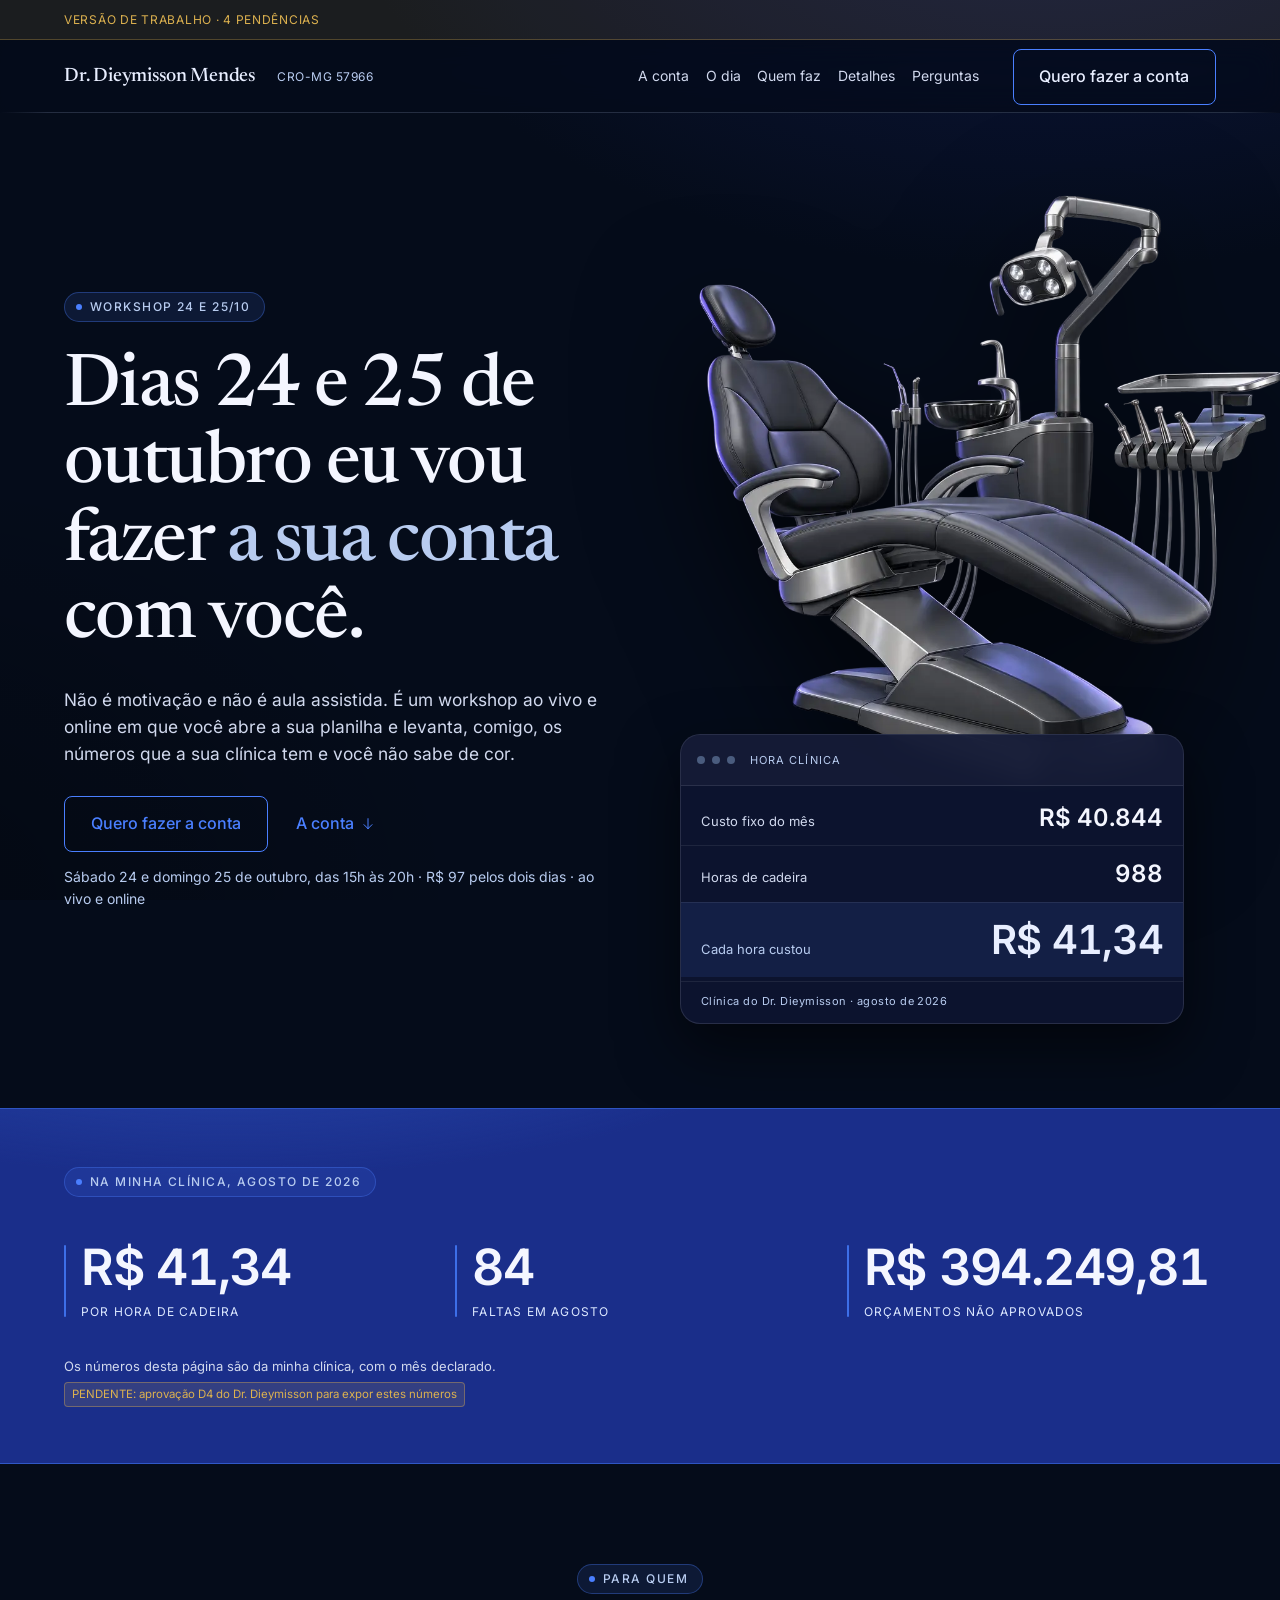
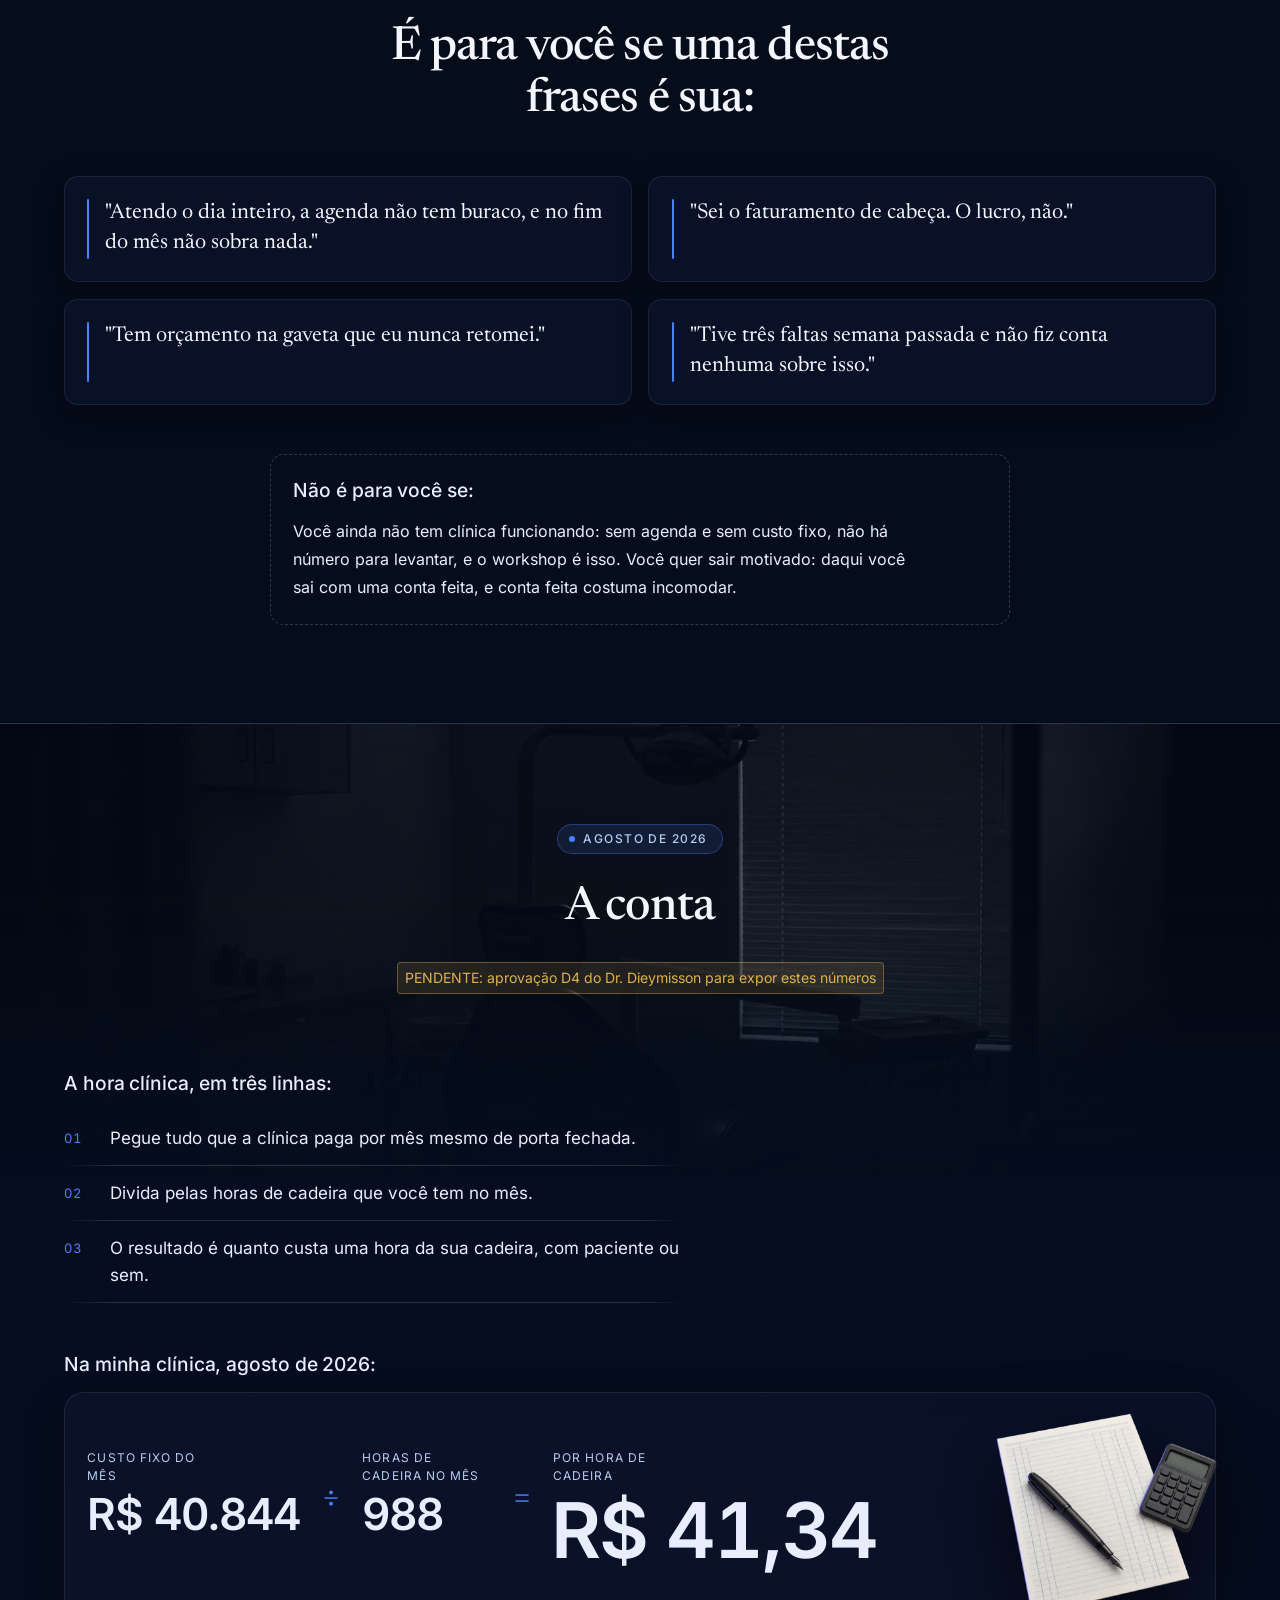
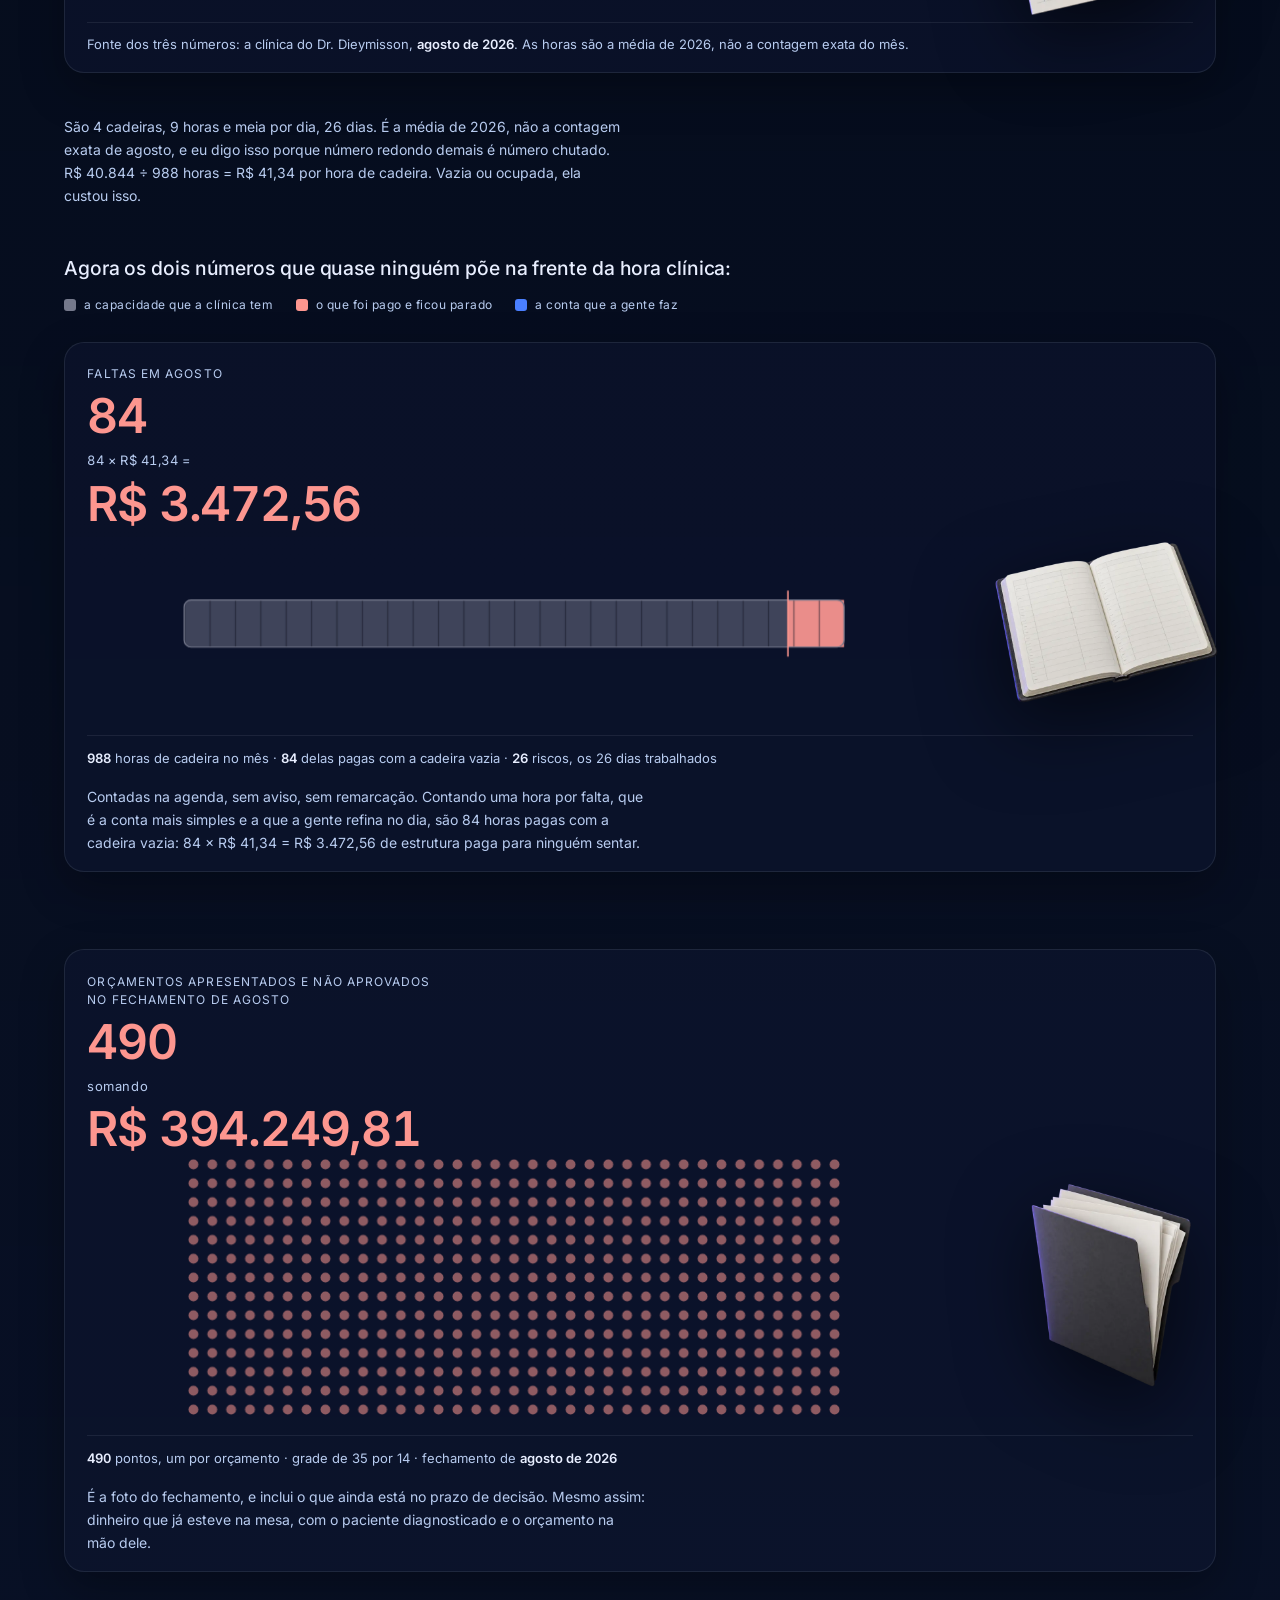
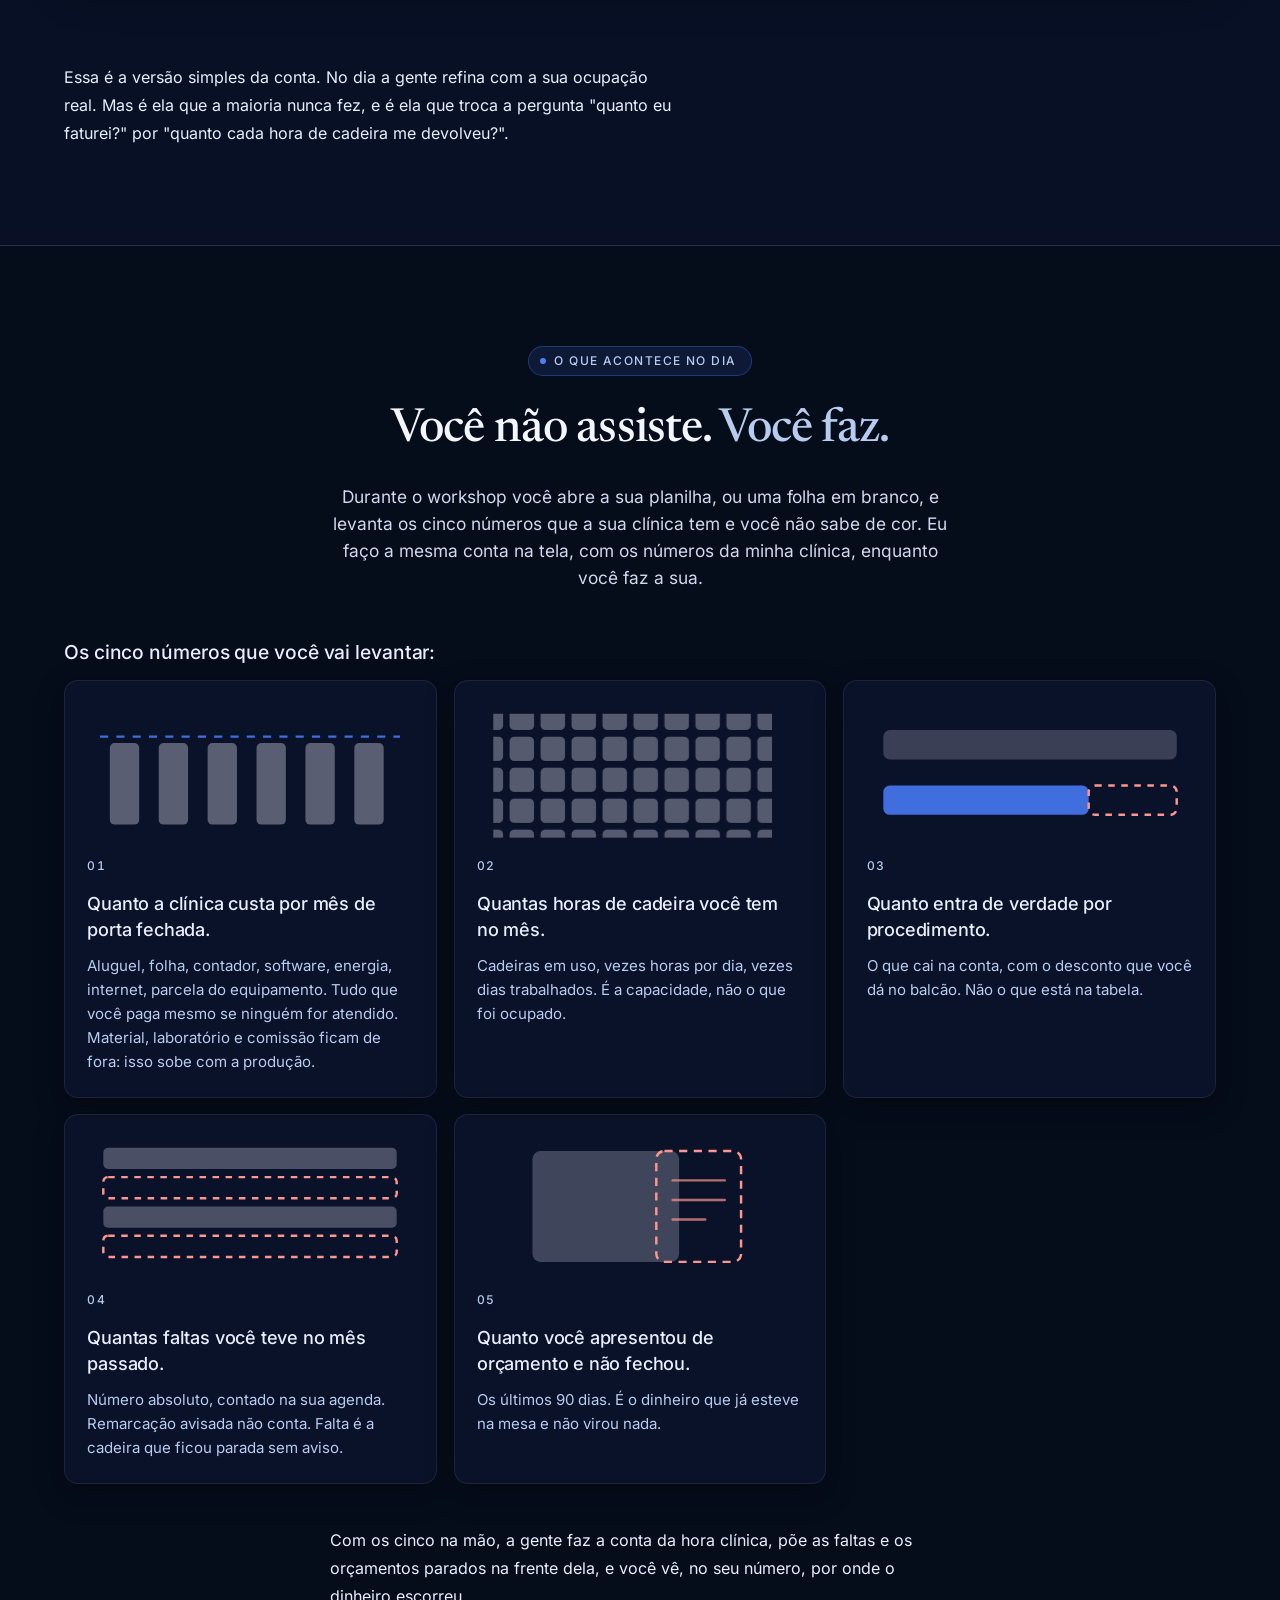
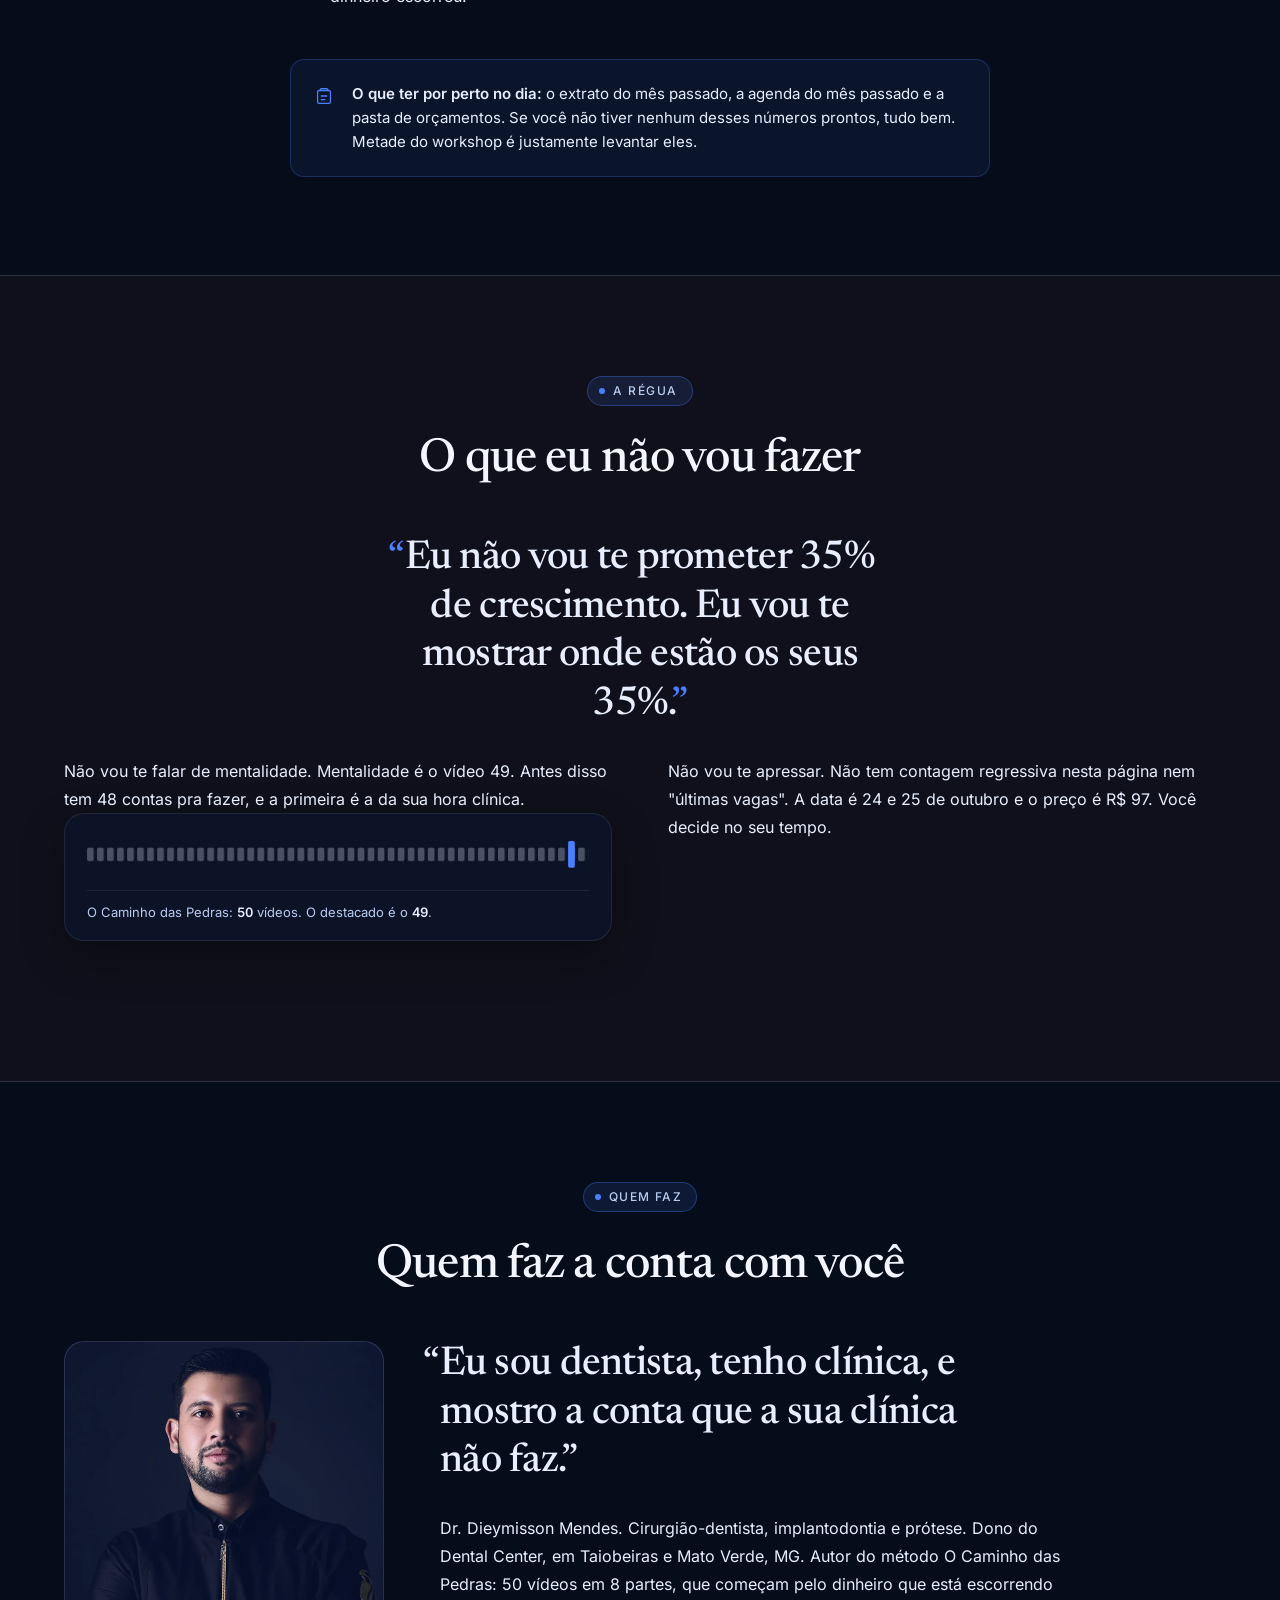
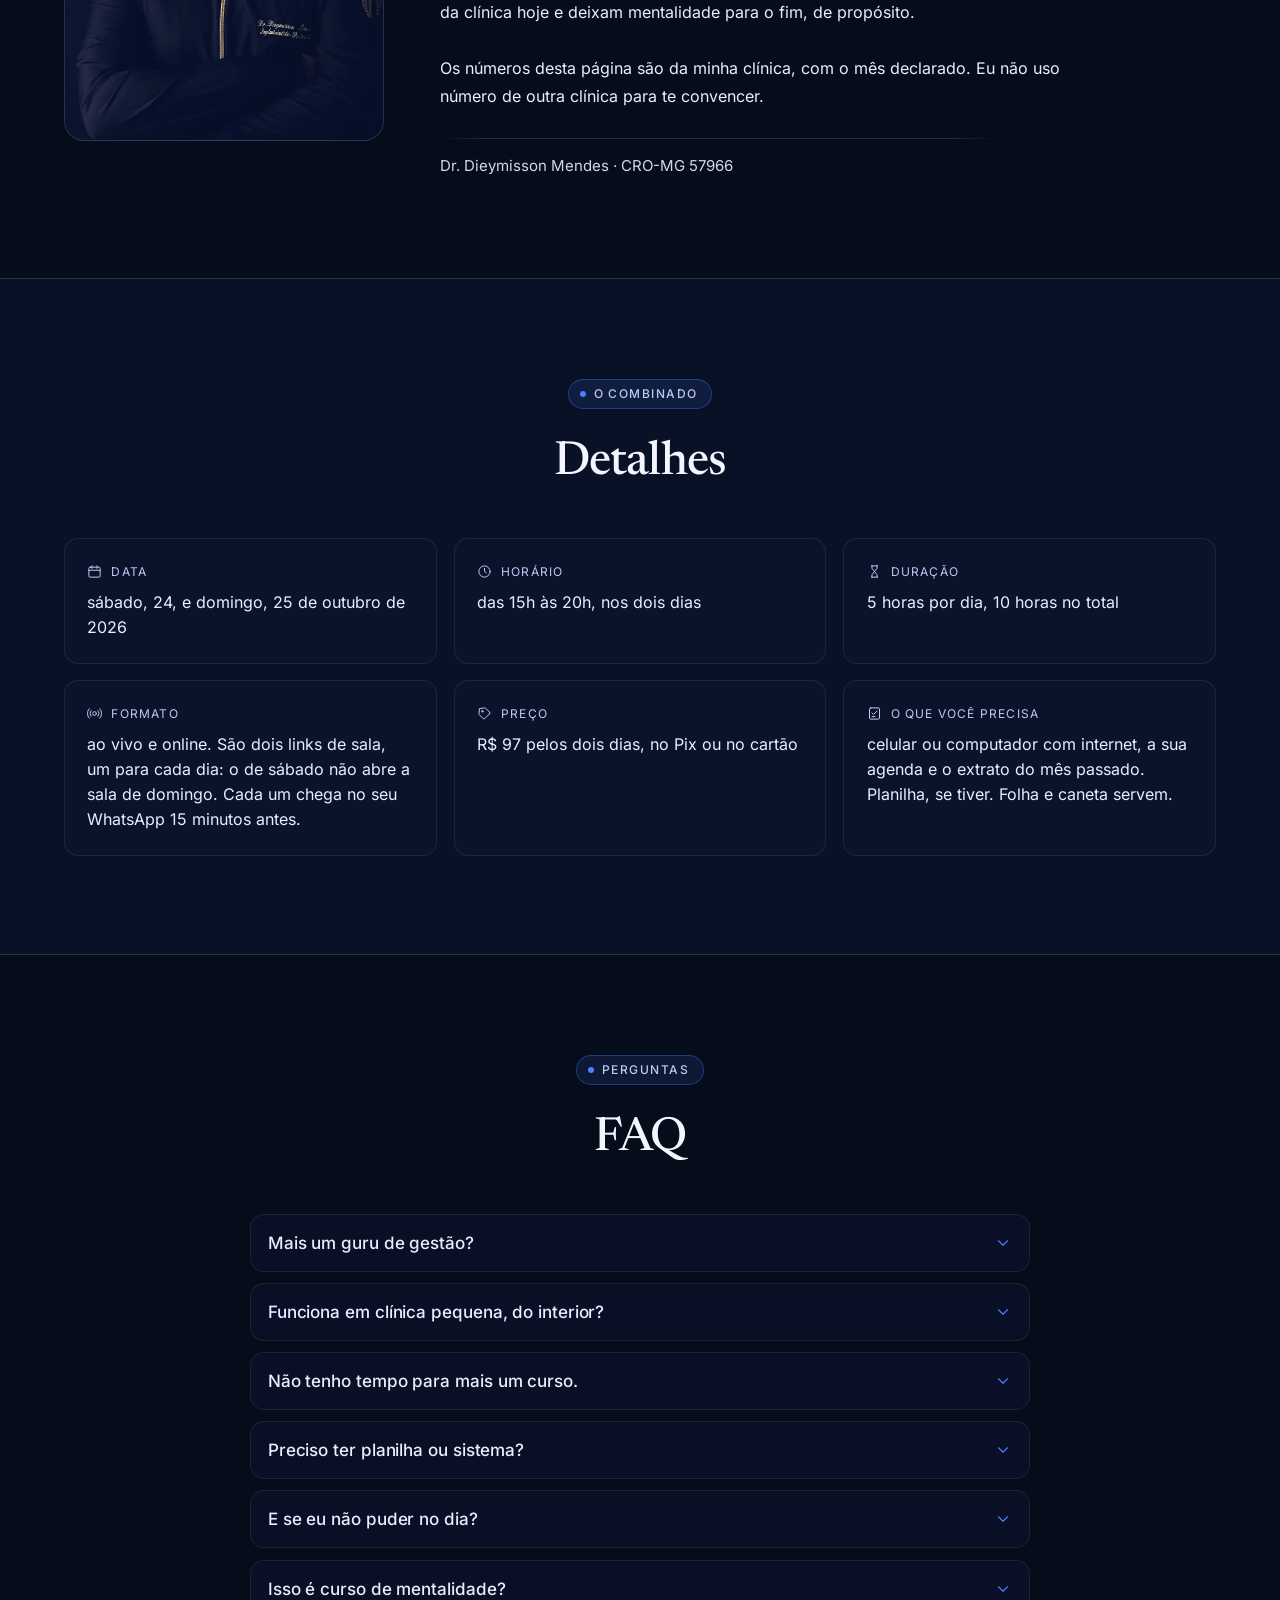
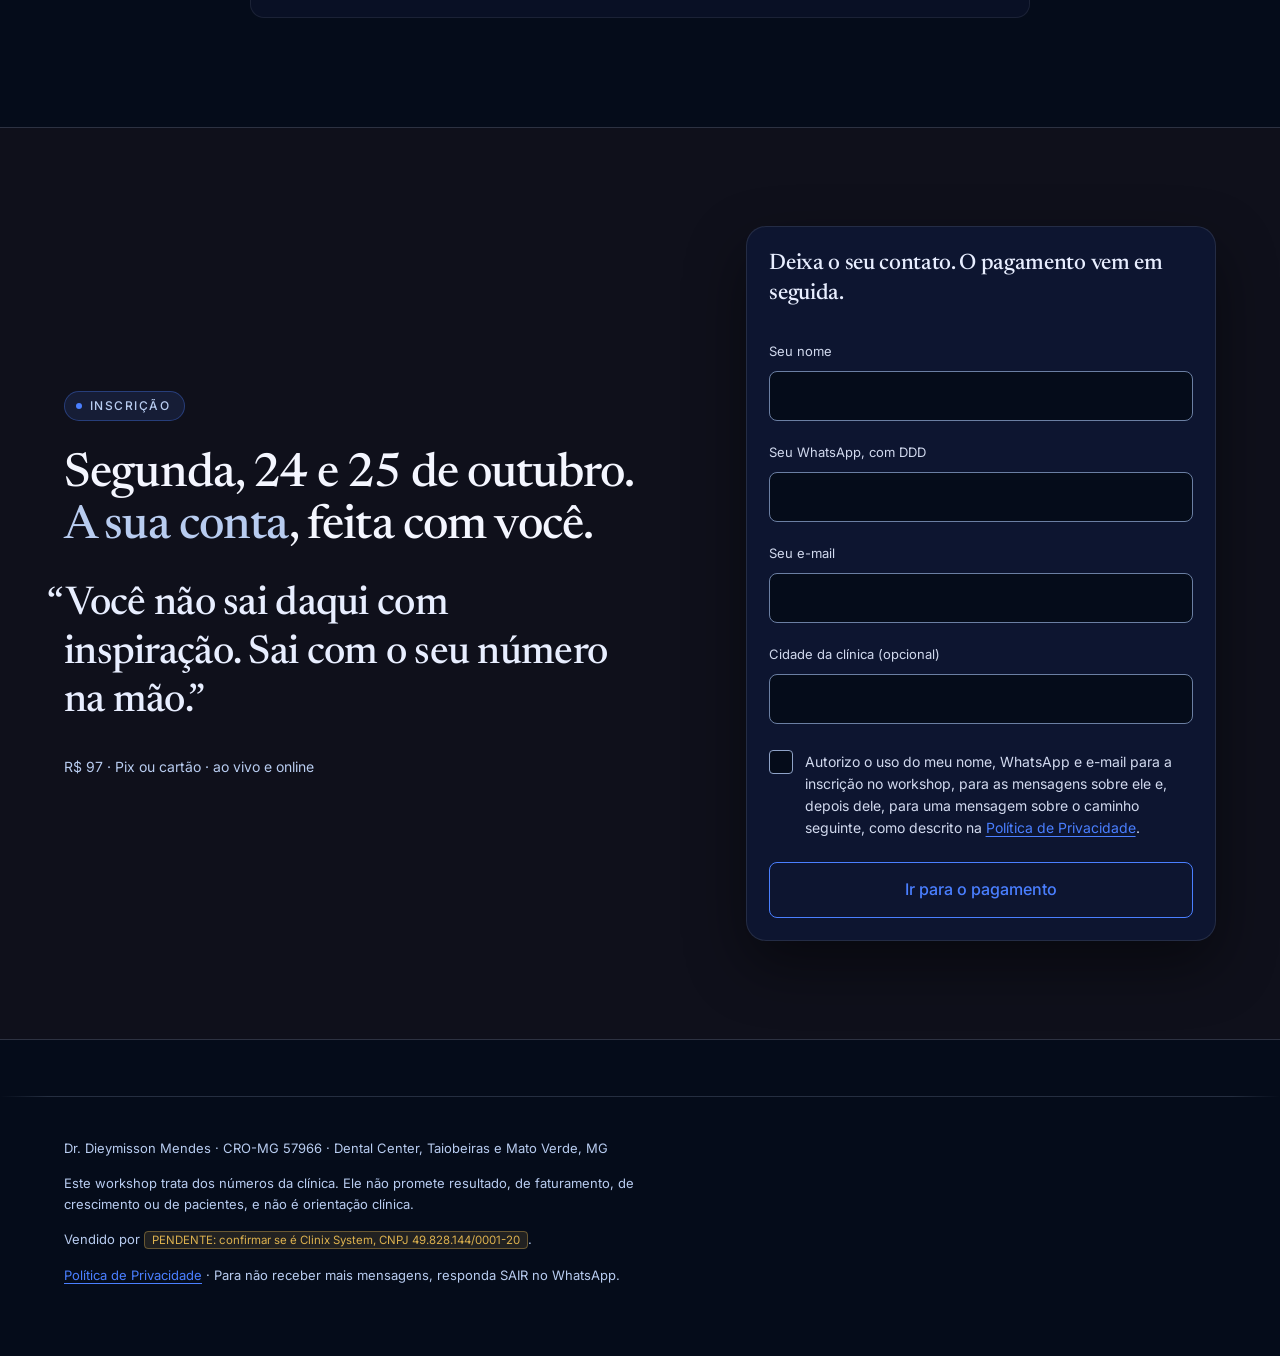
==== commit 39d1f17f: "site: data nova (24 e 25/10, 15h as 20h) e duas pendencias resolvidas A pagina estava PUBLICA com a " ====
--- a/index.html
+++ b/index.html
@@ -3,14 +3,14 @@
 <head>
 <meta charset="utf-8">
 <meta name="viewport" content="width=device-width, initial-scale=1">
-<title>Workshop 19/10 · R$ 97 · a conta que a sua clínica não faz</title>
-<meta name="description" content="Segunda, 19 de outubro, ao vivo e online. Você abre a sua planilha e faz, com o Dr. Dieymisson, a conta que a sua clínica não faz. R$ 97, Pix ou cartão.">
+<title>Workshop 24 e 25/10 · R$ 97 · a conta que a sua clínica não faz</title>
+<meta name="description" content="Segunda, 24 e 25 de outubro, ao vivo e online. Você abre a sua planilha e faz, com o Dr. Dieymisson, a conta que a sua clínica não faz. R$ 97, Pix ou cartão.">
 <meta name="robots" content="noindex,nofollow">
 <!-- <link rel="canonical" href=""> só entra quando o domínio existir (estrutura §4) -->
 <meta property="og:type" content="website">
 <meta property="og:locale" content="pt_BR">
-<meta property="og:title" content="Workshop 19/10 · R$ 97 · a conta que a sua clínica não faz">
-<meta property="og:description" content="Segunda, 19 de outubro, ao vivo e online. Você abre a sua planilha e faz, com o Dr. Dieymisson, a conta que a sua clínica não faz. R$ 97, Pix ou cartão.">
+<meta property="og:title" content="Workshop 24 e 25/10 · R$ 97 · a conta que a sua clínica não faz">
+<meta property="og:description" content="Segunda, 24 e 25 de outubro, ao vivo e online. Você abre a sua planilha e faz, com o Dr. Dieymisson, a conta que a sua clínica não faz. R$ 97, Pix ou cartão.">
 <meta property="og:image" content="assets/og.png"><!-- PENDENTE do endereço: trocar por URL absoluta (WhatsApp não lê caminho relativo) -->
 <!-- <meta property="og:url" content=""> pendente do endereço final (estrutura §4) -->
 <meta name="twitter:card" content="summary_large_image">
@@ -54,8 +54,8 @@
   <section class="secao hero" id="topo" aria-labelledby="h-topo">
     <div class="wrap wrap--larga hero-grade">
       <div class="hero-texto">
-        <p class="kicker">Workshop 19/10</p>
-        <h1 class="display" id="h-topo">Dia 19 de outubro eu vou fazer <em class="grifo">a sua conta</em> com você.</h1>
+        <p class="kicker">Workshop 24 e 25/10</p>
+        <h1 class="display" id="h-topo">Dias 24 e 25 de outubro eu vou fazer <em class="grifo">a sua conta</em> com você.</h1>
         <p class="lead">Não é motivação e não é aula assistida. É um workshop ao vivo e online em que você abre a sua planilha e levanta, comigo, os números que a sua clínica tem e você não sabe de cor.</p>
         <div class="botoes">
           <a class="btn btn-primary cta" id="cta-hero" href="#inscricao">Quero fazer a conta</a>
@@ -63,7 +63,7 @@
             <svg class="seta" viewBox="0 0 24 24" fill="none" stroke="currentColor" stroke-width="1.5" stroke-linecap="round" stroke-linejoin="round" aria-hidden="true"><path d="M12 4v15m0 0 6-6m-6 6-6-6"/></svg>
           </a>
         </div>
-        <p class="micro">Segunda, 19 de outubro de 2026 · R$ 97 · ao vivo e online</p>
+        <p class="micro">Sábado 24 e domingo 25 de outubro, das 15h às 20h · R$ 97 pelos dois dias · ao vivo e online</p>
       </div>
 
       <!-- O palco do topo. Um site de software põe o mockup do produto aqui; o
@@ -385,7 +385,7 @@
             <p class="quadro-legenda">O Caminho das Pedras: <b>50</b> vídeos. O destacado é o <b>49</b>.</p>
           </figure>
         </div>
-        <p class="corpo">Não vou te apressar. Não tem contagem regressiva nesta página nem "últimas vagas". A data é 19 de outubro e o preço é R$ 97. Você decide no seu tempo.</p>
+        <p class="corpo">Não vou te apressar. Não tem contagem regressiva nesta página nem "últimas vagas". A data é 24 e 25 de outubro e o preço é R$ 97. Você decide no seu tempo.</p>
       </div>
     </div>
   </section>
@@ -429,11 +429,11 @@
         <h2 class="titulo" id="h-detalhes">Detalhes</h2>
       </div>
       <dl class="detalhes">
-        <div><dt><svg viewBox="0 0 24 24" width="15" height="15" fill="none" stroke="currentColor" stroke-width="1.6" stroke-linecap="round" aria-hidden="true"><rect x="3" y="5" width="18" height="16" rx="2"/><path d="M8 3v4M16 3v4M3 10h18"/></svg>Data</dt><dd>segunda-feira, 19 de outubro de 2026</dd></div>
-        <div><dt><svg viewBox="0 0 24 24" width="15" height="15" fill="none" stroke="currentColor" stroke-width="1.6" stroke-linecap="round" aria-hidden="true"><circle cx="12" cy="12" r="9"/><path d="M12 7v5l3 2"/></svg>Horário</dt><dd><mark class="pendente">PENDENTE: horário</mark></dd></div>
-        <div><dt><svg viewBox="0 0 24 24" width="15" height="15" fill="none" stroke="currentColor" stroke-width="1.6" stroke-linecap="round" stroke-linejoin="round" aria-hidden="true"><path d="M7 3h10M7 21h10M8 3v4l4 5 4-5V3M8 21v-4l4-5 4 5v4"/></svg>Duração</dt><dd><mark class="pendente">PENDENTE: duração</mark></dd></div>
-        <div><dt><svg viewBox="0 0 24 24" width="15" height="15" fill="none" stroke="currentColor" stroke-width="1.6" stroke-linecap="round" aria-hidden="true"><circle cx="12" cy="12" r="3"/><path d="M6.5 7.5a7 7 0 0 0 0 9M17.5 7.5a7 7 0 0 1 0 9M3.5 4.5a11 11 0 0 0 0 15M20.5 4.5a11 11 0 0 1 0 15"/></svg>Formato</dt><dd>ao vivo e online. O link da sala chega no seu WhatsApp no dia, 15 minutos antes.</dd></div>
-        <div><dt><svg viewBox="0 0 24 24" width="15" height="15" fill="none" stroke="currentColor" stroke-width="1.6" stroke-linecap="round" stroke-linejoin="round" aria-hidden="true"><path d="M20 12.5 12.5 20a2 2 0 0 1-2.8 0l-6-6A2 2 0 0 1 3.1 12L4 4l8-.9a2 2 0 0 1 2 .6l6 6a2 2 0 0 1 0 2.8Z"/><circle cx="8.5" cy="8.5" r="1.2"/></svg>Preço</dt><dd>R$ 97, no Pix ou no cartão</dd></div>
+        <div><dt><svg viewBox="0 0 24 24" width="15" height="15" fill="none" stroke="currentColor" stroke-width="1.6" stroke-linecap="round" aria-hidden="true"><rect x="3" y="5" width="18" height="16" rx="2"/><path d="M8 3v4M16 3v4M3 10h18"/></svg>Data</dt><dd>sábado, 24, e domingo, 25 de outubro de 2026</dd></div>
+        <div><dt><svg viewBox="0 0 24 24" width="15" height="15" fill="none" stroke="currentColor" stroke-width="1.6" stroke-linecap="round" aria-hidden="true"><circle cx="12" cy="12" r="9"/><path d="M12 7v5l3 2"/></svg>Horário</dt><dd>das 15h às 20h, nos dois dias</dd></div>
+        <div><dt><svg viewBox="0 0 24 24" width="15" height="15" fill="none" stroke="currentColor" stroke-width="1.6" stroke-linecap="round" stroke-linejoin="round" aria-hidden="true"><path d="M7 3h10M7 21h10M8 3v4l4 5 4-5V3M8 21v-4l4-5 4 5v4"/></svg>Duração</dt><dd>5 horas por dia, 10 horas no total</dd></div>
+        <div><dt><svg viewBox="0 0 24 24" width="15" height="15" fill="none" stroke="currentColor" stroke-width="1.6" stroke-linecap="round" aria-hidden="true"><circle cx="12" cy="12" r="3"/><path d="M6.5 7.5a7 7 0 0 0 0 9M17.5 7.5a7 7 0 0 1 0 9M3.5 4.5a11 11 0 0 0 0 15M20.5 4.5a11 11 0 0 1 0 15"/></svg>Formato</dt><dd>ao vivo e online. São dois links de sala, um para cada dia: o de sábado não abre a sala de domingo. Cada um chega no seu WhatsApp 15 minutos antes.</dd></div>
+        <div><dt><svg viewBox="0 0 24 24" width="15" height="15" fill="none" stroke="currentColor" stroke-width="1.6" stroke-linecap="round" stroke-linejoin="round" aria-hidden="true"><path d="M20 12.5 12.5 20a2 2 0 0 1-2.8 0l-6-6A2 2 0 0 1 3.1 12L4 4l8-.9a2 2 0 0 1 2 .6l6 6a2 2 0 0 1 0 2.8Z"/><circle cx="8.5" cy="8.5" r="1.2"/></svg>Preço</dt><dd>R$ 97 pelos dois dias, no Pix ou no cartão</dd></div>
         <div><dt><svg viewBox="0 0 24 24" width="15" height="15" fill="none" stroke="currentColor" stroke-width="1.6" stroke-linecap="round" stroke-linejoin="round" aria-hidden="true"><rect x="4" y="3" width="16" height="18" rx="2"/><path d="m8 11 2.5 2.5L16 8M8 17h5"/></svg>O que você precisa</dt><dd>celular ou computador com internet, a sua agenda e o extrato do mês passado. Planilha, se tiver. Folha e caneta servem.</dd></div>
       </dl>
     </div>
@@ -457,7 +457,7 @@
         </details>
         <details>
           <summary><h3>Não tenho tempo para mais um curso.</h3><svg class="chev" viewBox="0 0 24 24" fill="none" stroke="currentColor" stroke-width="1.5" stroke-linecap="round" stroke-linejoin="round" aria-hidden="true"><path d="m6 9 6 6 6-6"/></svg></summary>
-          <div class="resposta"><p>Não é curso. É uma conta, feita numa segunda-feira, em <mark class="pendente">PENDENTE: duração</mark>. Você já assistiu a muito conteúdo de gestão e concordou com quase tudo. Não mudou nada porque assistir não muda número. Aqui você faz a conta.</p></div>
+          <div class="resposta"><p>Não é curso. É uma conta, feita num sábado e num domingo, das 15h às 20h: cinco horas por dia, dez no total. É mais tempo do que assistir a um vídeo, e eu prefiro te dizer isso antes de você pagar. Ficou fora do dia de semana, e isso não é detalhe: a segunda-feira do dono de clínica costuma ser de paciente. Você já assistiu a muito conteúdo de gestão e concordou com quase tudo. Não mudou nada porque assistir não muda número. Aqui você faz a conta.</p></div>
         </details>
         <details>
           <summary><h3>Preciso ter planilha ou sistema?</h3><svg class="chev" viewBox="0 0 24 24" fill="none" stroke="currentColor" stroke-width="1.5" stroke-linecap="round" stroke-linejoin="round" aria-hidden="true"><path d="m6 9 6 6 6-6"/></svg></summary>
@@ -481,7 +481,7 @@
       <div class="inscricao-grade">
         <div>
           <p class="kicker">Inscrição</p>
-          <h2 class="titulo" id="h-inscricao">Segunda, 19 de outubro. <em class="grifo">A sua conta</em>, feita com você.</h2>
+          <h2 class="titulo" id="h-inscricao">Segunda, 24 e 25 de outubro. <em class="grifo">A sua conta</em>, feita com você.</h2>
           <blockquote class="citacao citacao--curta">Você não sai daqui com inspiração. Sai com o seu número na mão.</blockquote>
           <p class="miudo">R$ 97 · Pix ou cartão · ao vivo e online</p>
         </div>
